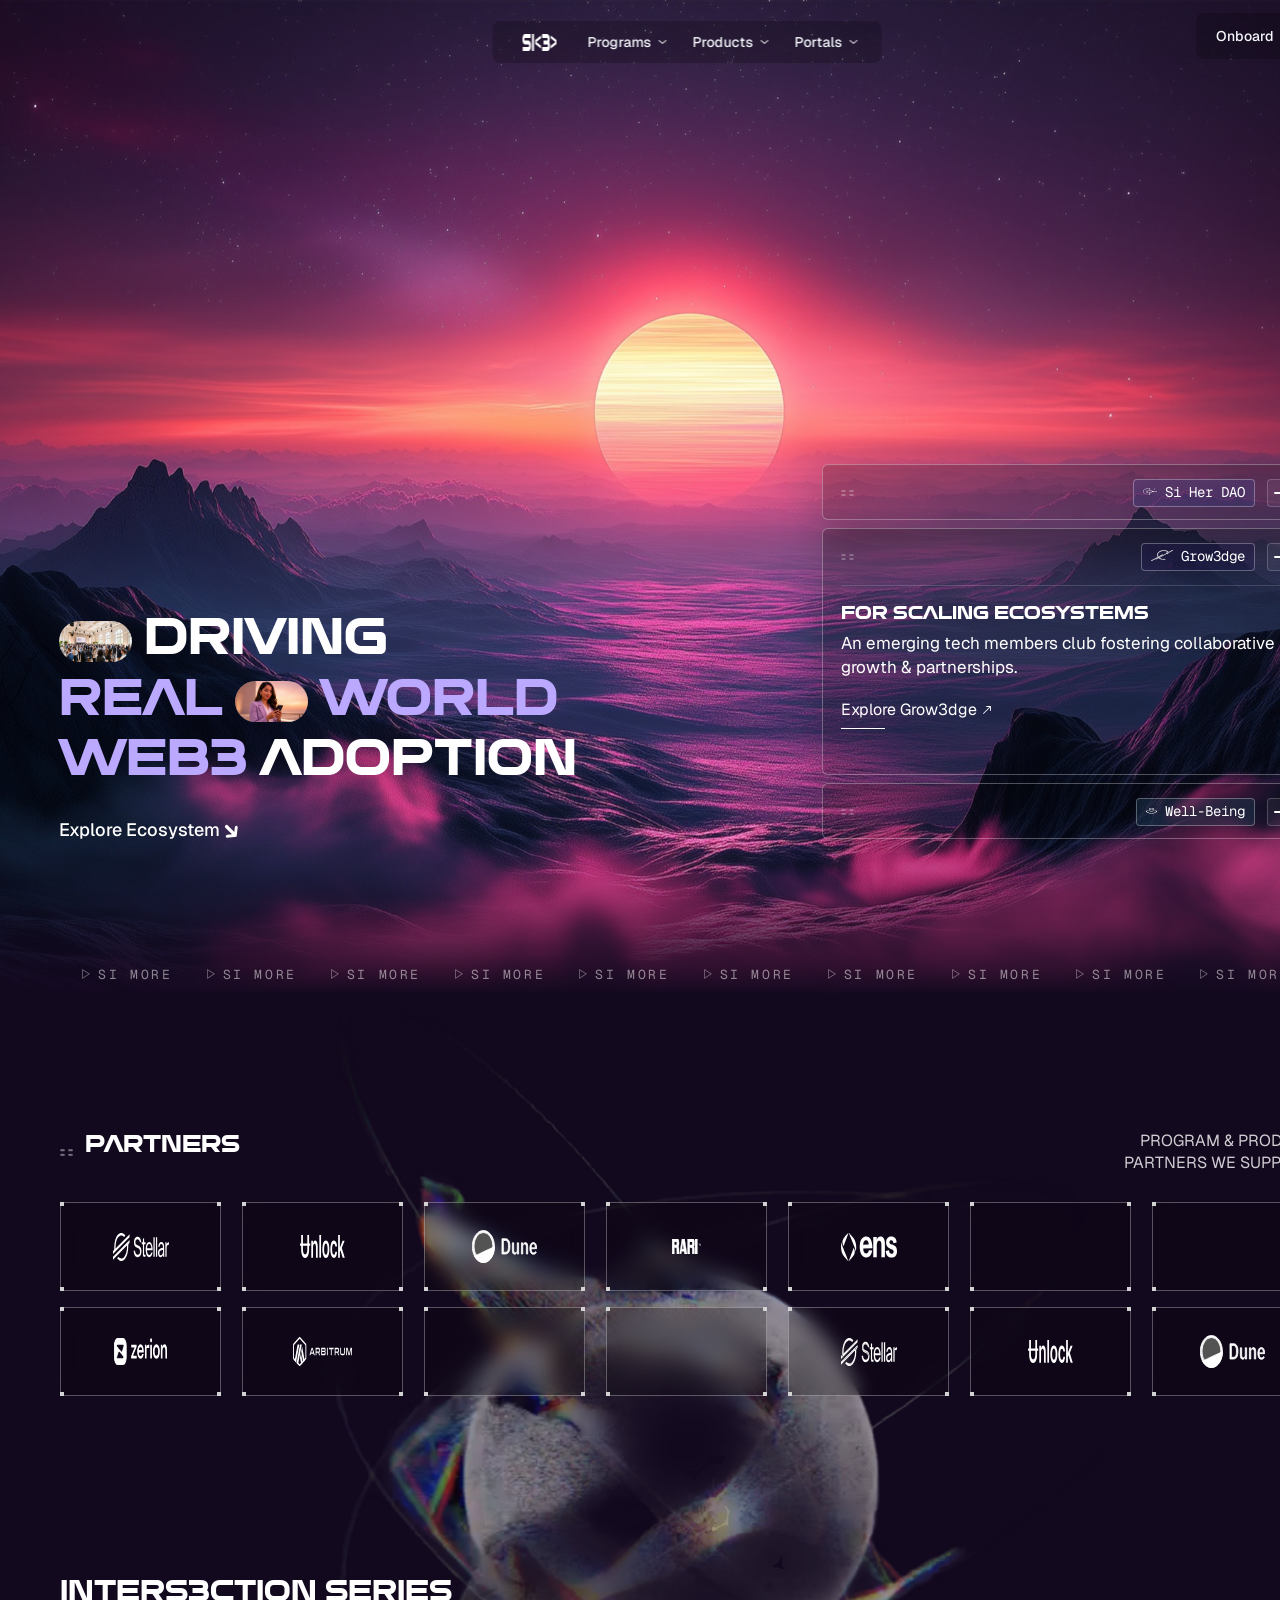
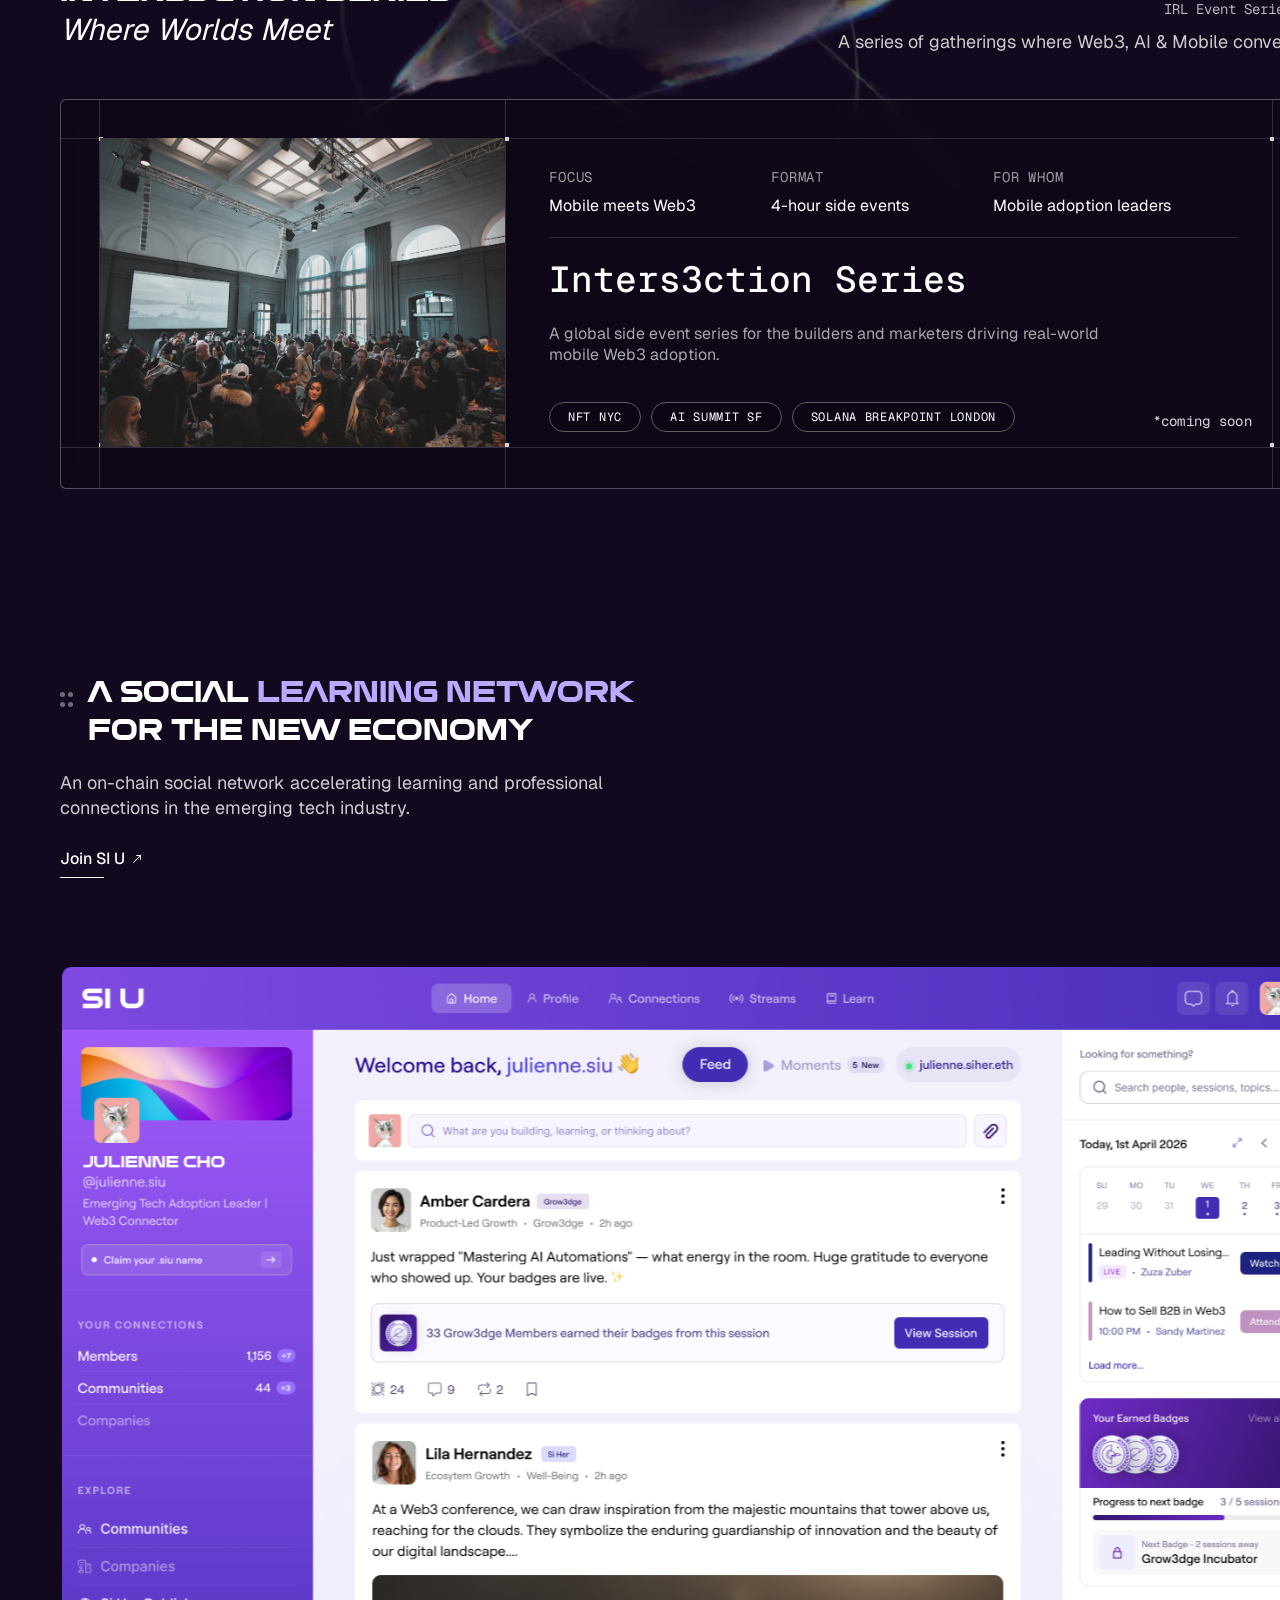
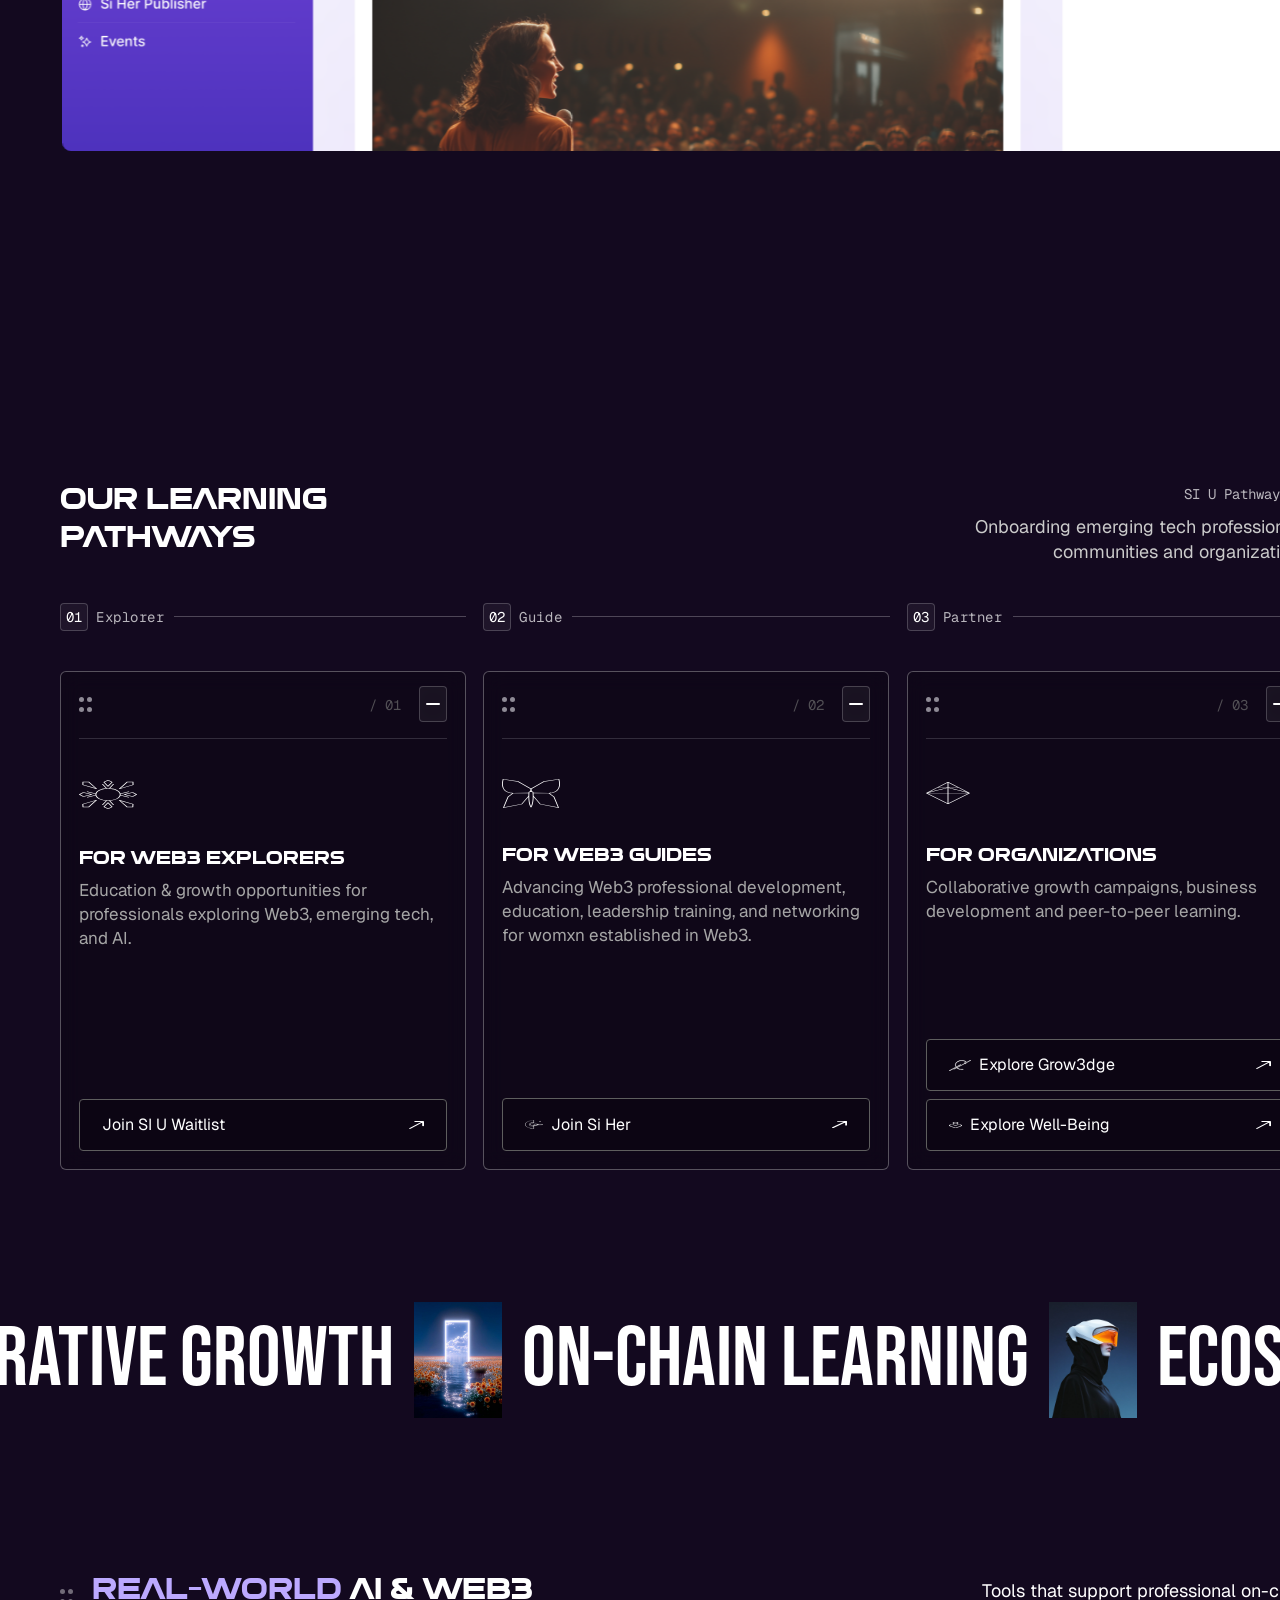
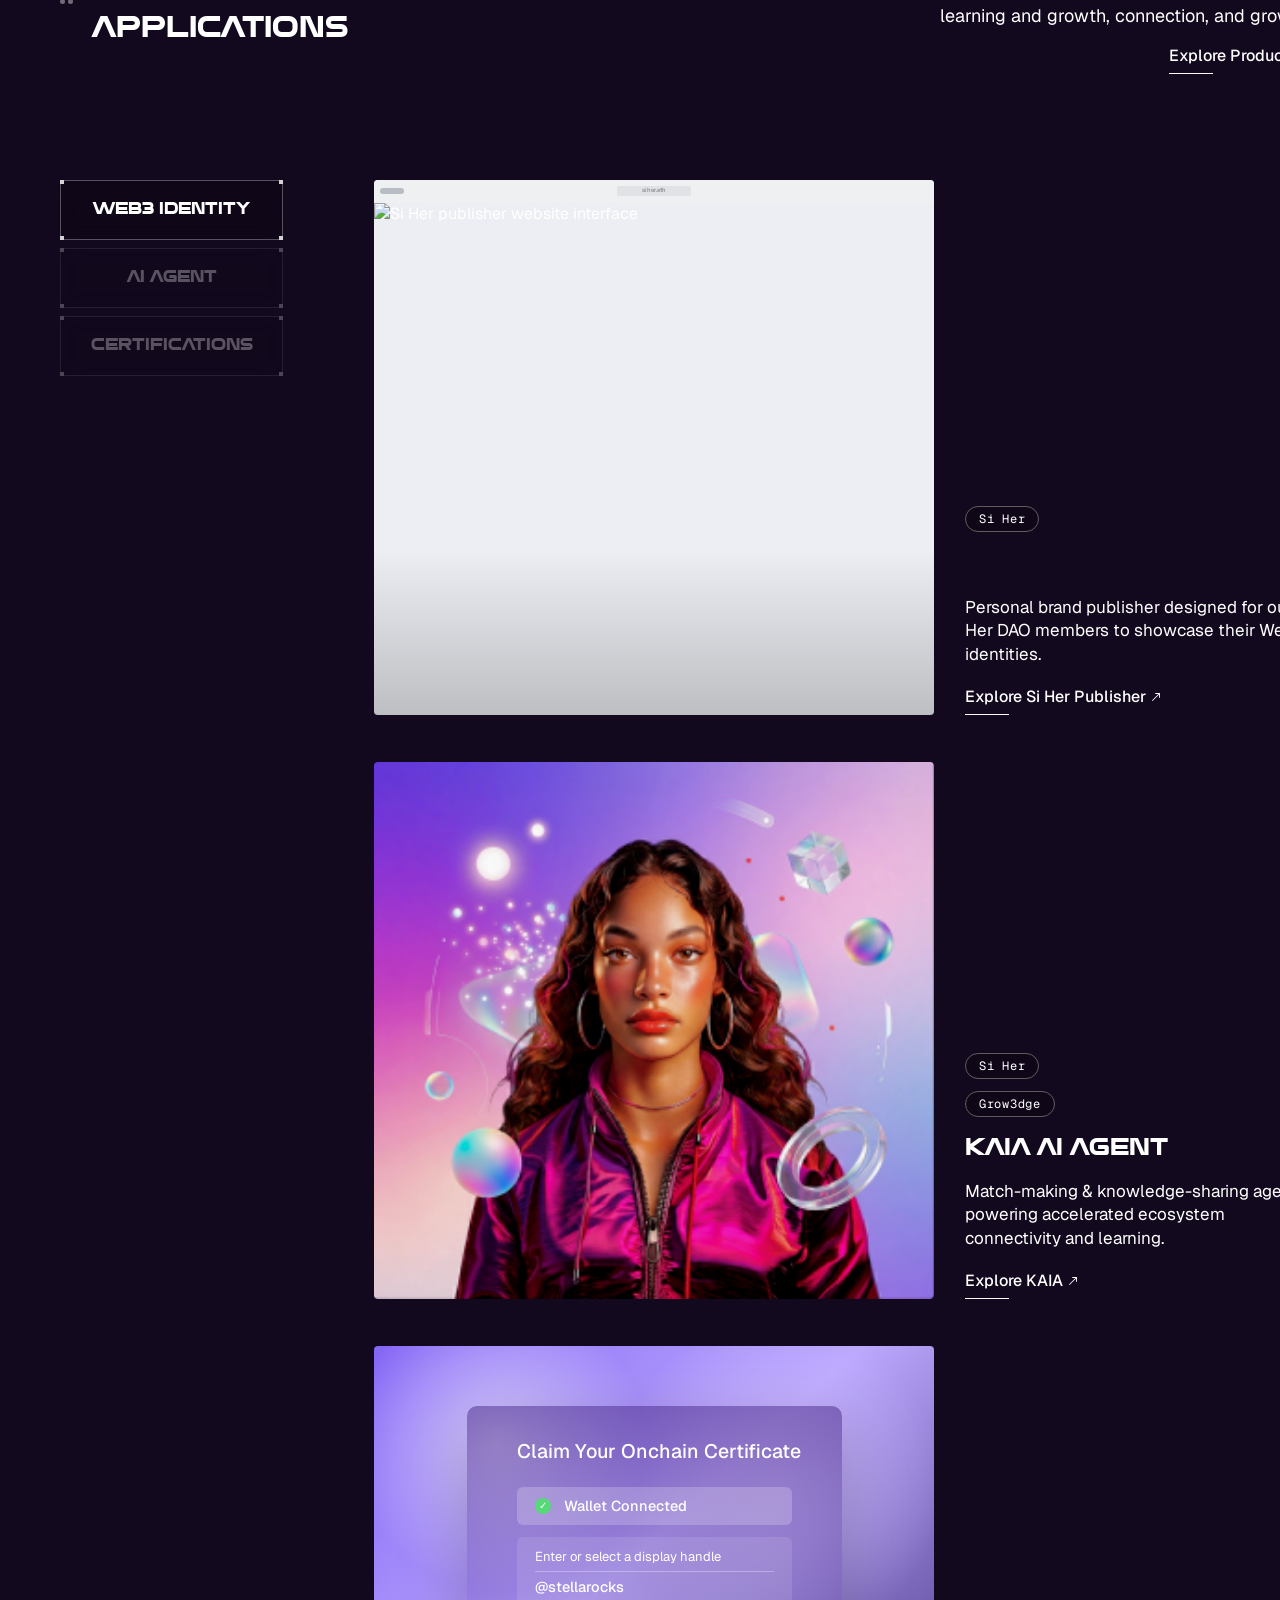
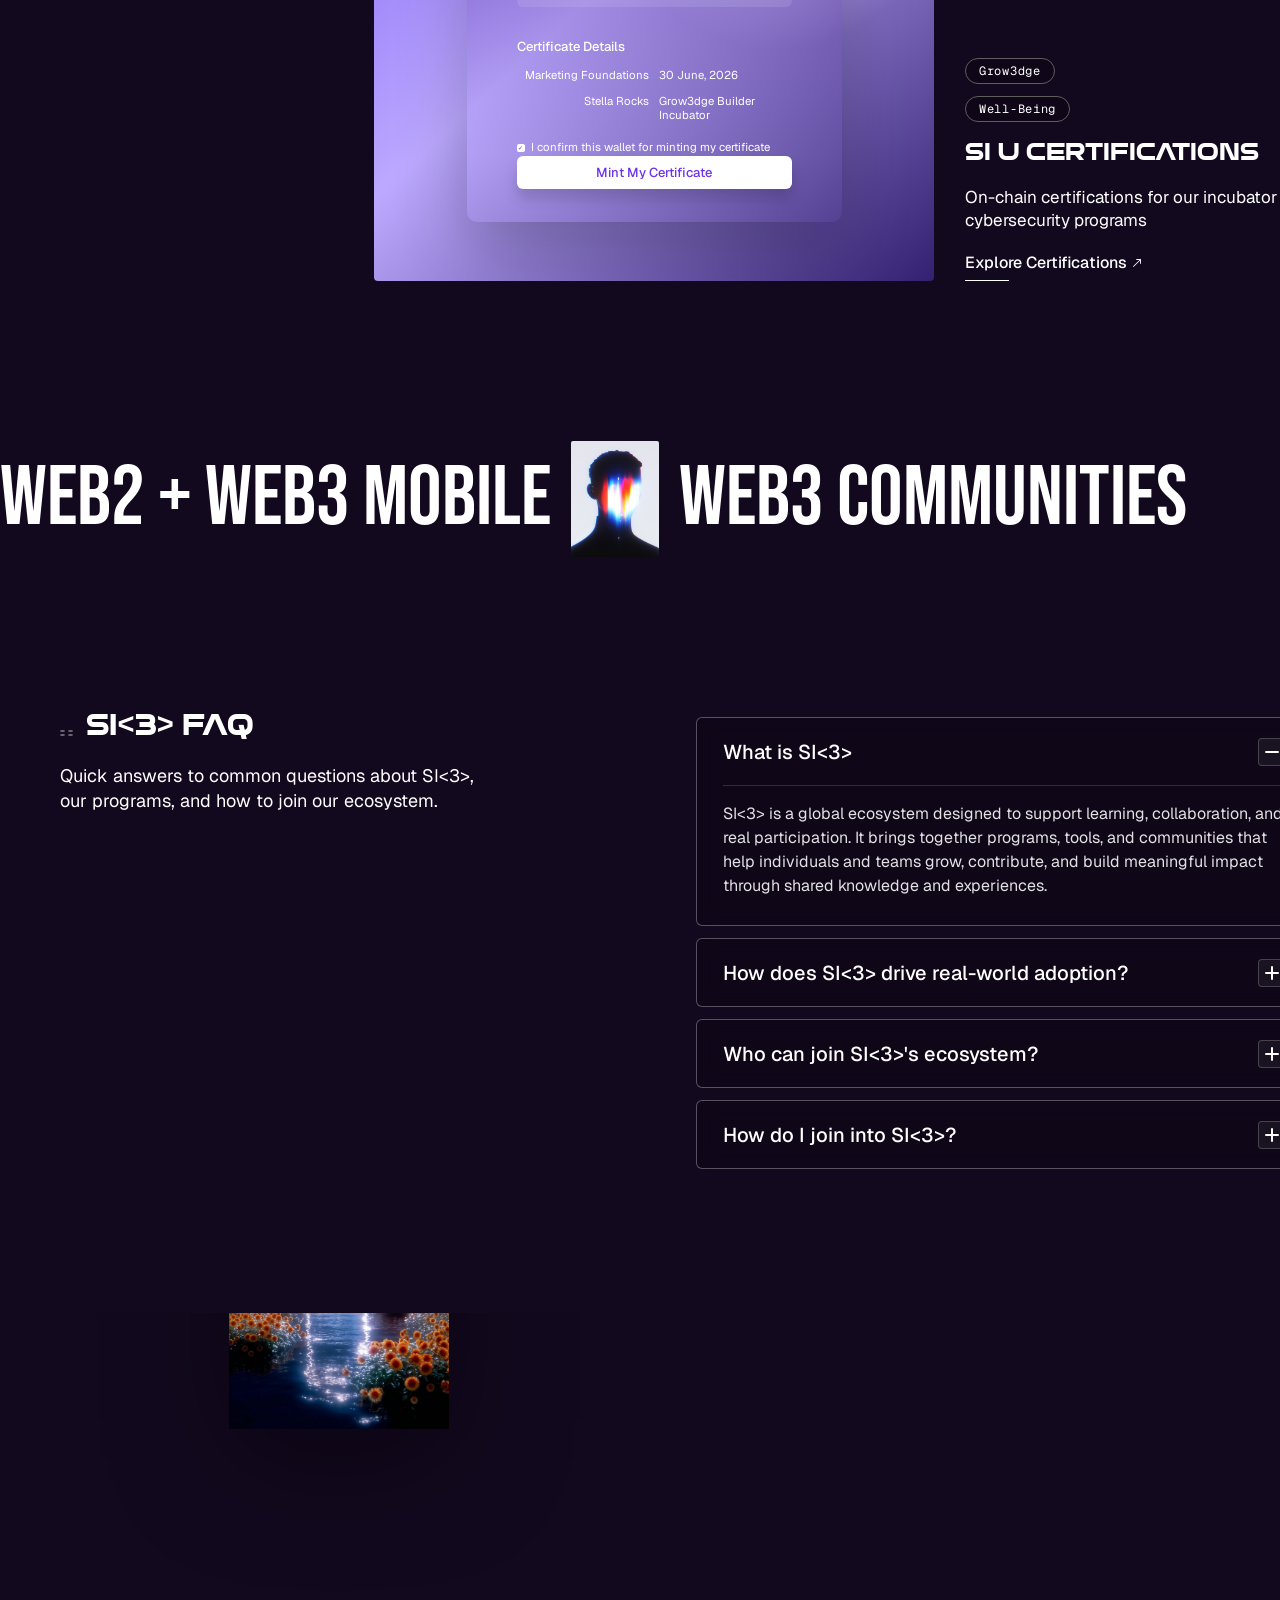
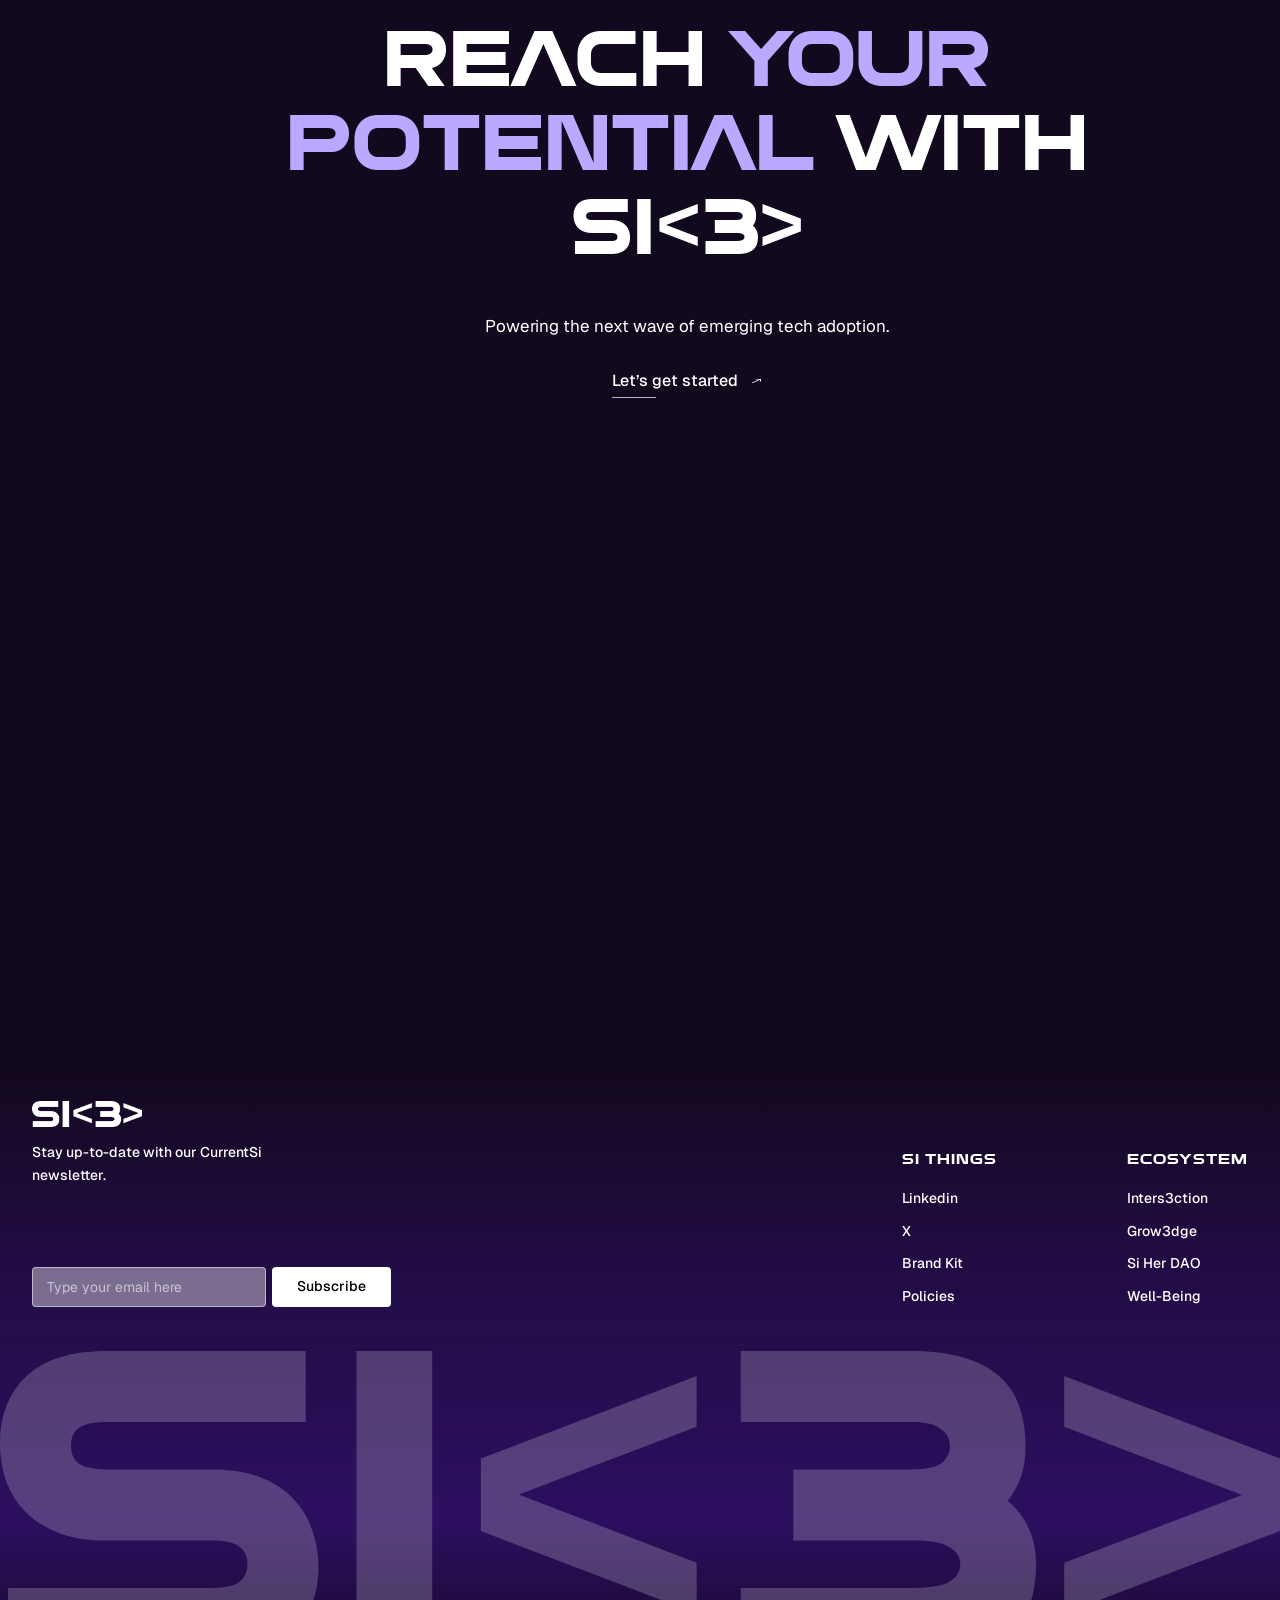
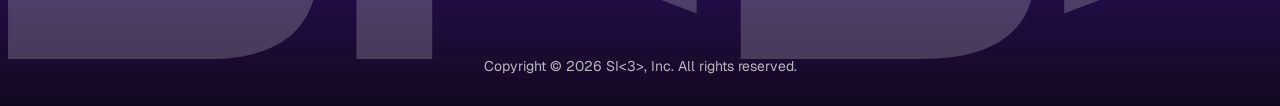
==== index.html @ c91e66c2 "feat: scramble-in the nav dropdown row titles as each panel opens Wires the existing scramble engine" ====
<!doctype html>
<html lang="en">
  <head>
    <meta charset="utf-8" />
    <meta name="viewport" content="width=device-width, initial-scale=1" />
    <title>SI Website Sections Preview</title>
    <link rel="stylesheet" href="./components/SiAudienceCards.module.css" />
    <link rel="stylesheet" href="./components/PartnerSection.module.css" />
    <link rel="stylesheet" href="./components/LoadingScreen.css" />
    <style>
      @import url("https://fonts.googleapis.com/css2?family=Bebas+Neue&family=Geist:wght@100..900&family=Geist+Mono:wght@100..900&display=swap");

      /* Local display font for headings — Clesmont Demo. The file ships
         a single regular cut; we accept any requested weight so font-weight
         declarations on .hero-title etc. don't trigger fake-bold synthesis. */
      @font-face {
        font-family: "Clesmont";
        src: url("./si-assets/clesmont.ttf") format("truetype");
        font-weight: 100 900;
        font-style: normal;
        font-display: swap;
      }

      :root {
        --font-geist: "Geist";
        --font-geist-mono: "Geist Mono";

        /* Page background — single source of truth for the dark surface. */
        --page-bg: #13091F;
        --page-bg-rgb: 19, 9, 31;

        /* Motion tokens — keep all animation timing/easing references here so
           variants can be A/B-tested by overriding under body.variant-X. */
        --ease-out-cubic: cubic-bezier(0.215, 0.61, 0.355, 1);
        --ease-out-quart: cubic-bezier(0.165, 0.84, 0.44, 1);
        --ease-in-out-cubic: cubic-bezier(0.645, 0.045, 0.355, 1);
        --ease-out-expo: cubic-bezier(0.19, 1, 0.22, 1);

        --motion-fast: 220ms;
        --motion-md: 600ms;
        --motion-slow: 720ms;

        --motion-rise-sm: 12px;
        --motion-rise-md: 24px;
        --motion-rise-lg: 48px;

        --reveal-stagger: 80ms;
      }

      /* Variant overrides land here, e.g.:
         body.variant-b { --motion-md: 600ms; --motion-rise-md: 32px; } */

      * {
        box-sizing: border-box;
      }

      /* ---------- Reveal-on-scroll primitives ----------
         Tag any element with data-anim="fade-up" (or "fade-in", "rise",
         "scale-in") to opt into a reveal animation. JS adds .is-revealed
         when the element enters the viewport. Variants can override timing
         via the tokens above without touching markup. */
      [data-anim] {
        opacity: 0;
        filter: blur(var(--anim-blur, 6px));
        transition:
          opacity var(--anim-duration, var(--motion-md)) var(--ease-out-cubic),
          transform var(--anim-duration, var(--motion-md)) var(--ease-out-cubic),
          filter var(--anim-duration, var(--motion-md)) var(--ease-out-cubic);
        transition-delay: var(--anim-delay, 0ms);
        will-change: opacity, transform, filter;
      }
      [data-anim="fade-up"] { transform: translate3d(0, var(--motion-rise-md), 0); }
      [data-anim="fade-in"] { transform: none; }
      [data-anim="rise"] { transform: translate3d(0, var(--motion-rise-lg), 0); }
      [data-anim="scale-in"] { transform: scale(0.94); transform-origin: center; }
      [data-anim].is-revealed {
        opacity: 1;
        transform: none;
        filter: blur(0px);
      }

      /* Headings — ported from the BlurFade component (magicui/21st.dev):
         6px blur, 6px rise, 400ms ease-out, settling 6px ABOVE rest
         (hidden at +6px, visible at -6px) rather than at 0 — that's a
         quirk of the source component, kept intentionally since it's
         the reference being matched. Same specificity as the generic
         .is-revealed rule above, so source order (this comes after) is
         what makes the override win. */
      [data-anim="blur-fade"] {
        --anim-duration: 600ms;
        --anim-delay: 40ms;
        transform: translate3d(0, 6px, 0);
      }
      [data-anim="blur-fade"].is-revealed {
        transform: translate3d(0, -6px, 0);
      }

      @media (prefers-reduced-motion: reduce) {
        [data-anim] {
          opacity: 1;
          transform: none;
          filter: none;
          transition: none;
        }
      }
      /* ?motion=off URL override is applied via body.motion-off (see JS). */
      body.motion-off [data-anim] {
        opacity: 1;
        transform: none;
        filter: none;
        transition: none;
      }

      html,
      body {
        min-height: 100%;
        margin: 0;
        background: var(--page-bg);
        font-family: "Geist", system-ui, -apple-system, "Helvetica Neue", Arial, sans-serif;
        color: #fff;
      }

      body {
        display: block;
      }

      .preview-stack {
        display: grid;
        gap: 96px;
        width: 100%;
        padding-bottom: 96px;
      }

      .root {
        order: 4;
      }

      .hero-preview-band {
        position: relative;
        order: 1;
        min-height: 760px;
        overflow: hidden;
        background: var(--page-bg);
        color: #fff;
      }

      .hero-sticky-frame {
        position: relative;
        top: 0;
        min-height: 760px;
        height: 100vh;
        overflow: hidden;
      }

      .hero-preview-bg {
        position: absolute;
        inset: 0;
        width: 100%;
        height: 100%;
        object-fit: cover;
      }

      .hero-sticky-frame::before {
        content: "";
        position: absolute;
        inset: 0;
        background: rgba(0, 0, 0, 0.1);
      }

      .hero-sticky-frame::after {
        content: "";
        position: absolute;
        right: 0;
        bottom: 0;
        left: 0;
        height: 154px;
        background: linear-gradient(180deg, rgba(var(--page-bg-rgb), 0) 0%, var(--page-bg) 100%);
      }

      .hero-nav {
        position: relative;
        z-index: 3;
        display: flex;
        align-items: center;
        justify-content: flex-end;
        width: min(1255px, calc(100% - 32px));
        height: 65px;
        margin: 0 auto;
        padding-top: 6px;
      }

      /* Floating glass pills — brand+links pill is centered independently
         of the onboard pill, matching the Figma navbar (two separate
         capsules rather than one full-width bar). */
      .hero-nav-pill {
        display: flex;
        align-items: center;
        border-radius: 8px;
        background: rgba(0, 0, 0, 0.2);
        backdrop-filter: blur(10px);
        -webkit-backdrop-filter: blur(10px);
      }

      .hero-nav-pill-brand {
        position: absolute;
        left: 50%;
        top: 21px;
        transform: translateX(-50%);
        padding: 6px 12px;
      }

      .hero-logo {
        display: inline-flex;
        align-items: center;
        width: 71px;
        height: 17px;
        padding: 0 10px;
      }

      .hero-logo img {
        display: block;
        width: 100%;
        height: 100%;
        object-fit: contain;
      }

      .hero-nav-items {
        display: flex;
        align-items: center;
        gap: 2px;
      }

      .hero-nav-item {
        display: inline-flex;
        align-items: center;
        gap: 7px;
        padding: 8px 12px;
        border: 0;
        border-radius: 11px;
        background: transparent;
        font-family: Geist, Arial, sans-serif;
        font-size: 14px;
        font-weight: 500;
        line-height: 1;
        color: #f4f7fb;
        cursor: pointer;
        transition: background var(--motion-fast) var(--ease-out-cubic);
      }

      .hero-nav-item:hover,
      .hero-nav-item:focus-visible,
      .hero-nav-item[aria-expanded="true"] {
        background: rgba(255, 255, 255, 0.08);
      }

      .hero-nav-chev {
        width: 8px;
        height: 4px;
        transition: transform var(--motion-fast) var(--ease-out-cubic);
      }

      .hero-nav-item[aria-expanded="true"] .hero-nav-chev {
        transform: rotate(180deg);
      }

      .hero-nav-pill-onboard,
      .hero-ecosystem-cta,
      .hero-card-cta {
        color: inherit;
        text-decoration: none;
      }

      .hero-nav-pill-onboard {
        gap: 2px;
        padding: 14px 20px;
        font-family: Geist, Arial, sans-serif;
        font-size: 14px;
        font-weight: 500;
        line-height: 1;
        color: #f4f7fb;
      }

      /* Fixed "stage" the arrow flies within — sized and clipped to match
         Figma (18px box around a ~6.5px glyph) so the hover swoosh below
         has the same runway and the same clip-at-the-edge look. */
      .hero-nav-onboard-icon {
        display: flex;
        flex: 0 0 auto;
        align-items: center;
        justify-content: center;
        width: 18px;
        height: 18px;
        overflow: hidden;
      }

      .hero-nav-onboard-arrow {
        width: 6.5px;
        height: 6.5px;
      }

      /* ---------- Nav dropdown panel ----------
         Hover/focus is driven by JS (see "Section: hero nav dropdown"),
         which toggles .is-open and aria-expanded — no gap-flicker between
         the trigger and panel since JS uses a grace-period timer rather
         than relying on continuous CSS :hover coverage.

         Motion tracks Figma node 76:3 exactly: the panel is a pure
         translateY slide (-100% -> 0, 400ms expo-out) clipped by an
         overflow:hidden wrapper — not a fade — so it reads as unrolling
         from behind the navbar. Rows + the preview pane cascade in on
         top of that with their own staggered fade/rise (120/180/240ms
         delays), so content is still settling in after the panel itself
         has finished sliding. Closing isn't in the Figma export — it
         reverses the slide but skips the stagger for a clean, quick
         close instead of replaying it backwards. */
      .hero-nav-panel-clip {
        position: absolute;
        z-index: 5;
        top: calc(100% + 8px);
        left: 50%;
        transform: translateX(-50%);
        width: 746px;
        max-width: calc(100vw - 32px);
        height: 300px;
        overflow: hidden;
        border-radius: 8px;
        pointer-events: none;
      }

      .hero-nav-panel {
        display: flex;
        align-items: stretch;
        width: 100%;
        height: 100%;
        border: 1px solid rgba(255, 255, 255, 0.3);
        border-radius: 8px;
        background: rgba(0, 0, 0, 0.4);
        backdrop-filter: blur(10px);
        -webkit-backdrop-filter: blur(10px);
        overflow: hidden;
        visibility: hidden;
        pointer-events: none;
        transform: translateY(-100%);
        transition: transform 0.12s var(--ease-out-cubic), visibility 0s linear 0.12s;
      }

      .hero-nav-panel.is-open {
        visibility: visible;
        pointer-events: auto;
        transform: translateY(0);
        transition: transform 0.4s cubic-bezier(0.16, 1, 0.3, 1), visibility 0s;
      }

      .hero-nav-panel-list {
        display: flex;
        flex: 0 0 auto;
        flex-direction: column;
        gap: 2px;
        width: 446px;
        padding: 22px 14px 22px 22px;
      }

      .hero-nav-row {
        display: flex;
        align-items: center;
        gap: 14px;
        padding: 13px 14px;
        border-radius: 6px;
        color: inherit;
        text-decoration: none;
        opacity: 0;
        transform: translateY(12px);
        transition: opacity 0.1s ease, transform 0.1s ease, background 0.18s ease;
      }

      .hero-nav-panel.is-open .hero-nav-row {
        opacity: 1;
        transform: translateY(0);
        transition: opacity 0.3s linear, transform 0.32s cubic-bezier(0.16, 1, 0.3, 1), background 0.18s ease;
      }

      .hero-nav-panel.is-open .hero-nav-row:nth-child(1) { transition-delay: 0.12s, 0.12s, 0s; }
      .hero-nav-panel.is-open .hero-nav-row:nth-child(2) { transition-delay: 0.18s, 0.18s, 0s; }
      .hero-nav-panel.is-open .hero-nav-row:nth-child(3) { transition-delay: 0.24s, 0.24s, 0s; }

      /* Default: every row's title is pure white. Hovering the list dims
         every row except the one under the pointer. */
      .hero-nav-panel-list:hover .hero-nav-row:not(:hover) {
        opacity: 0.6;
      }

      .hero-nav-row:hover {
        background: rgba(255, 255, 255, 0.07);
      }

      .hero-nav-row-text {
        display: flex;
        flex-direction: column;
        gap: 2px;
        white-space: nowrap;
      }

      .hero-nav-row-title {
        font-family: Geist, Arial, sans-serif;
        font-size: 15px;
        font-weight: 600;
        letter-spacing: 0.1px;
        color: #f4f7fb;
      }

      .hero-nav-row-desc {
        font-family: Geist, Arial, sans-serif;
        font-size: 12px;
        line-height: 18px;
        color: rgba(244, 247, 251, 0.62);
      }

      .hero-nav-row-rule {
        flex: 1 0 0;
        min-width: 12px;
        height: 1px;
        background: rgba(255, 255, 255, 0.12);
      }

      .hero-nav-row-arrow {
        flex: 0 0 auto;
        width: 14px;
        height: 14px;
        opacity: 0;
        transform: rotate(45deg) translate(-2px, 2px);
        transition: opacity 0.18s ease, transform 0.18s ease;
      }

      .hero-nav-row:hover .hero-nav-row-arrow {
        opacity: 1;
        transform: rotate(45deg) translate(0, 0);
      }

      .hero-nav-panel-preview {
        display: flex;
        flex: 1;
        flex-direction: column;
        gap: 14px;
        padding: 18px;
        border-left: 1px solid rgba(255, 255, 255, 0.08);
        opacity: 0;
        transform: translateY(15px);
        transition: opacity 0.1s ease, transform 0.1s ease;
      }

      .hero-nav-panel.is-open .hero-nav-panel-preview {
        opacity: 1;
        transform: translateY(0);
        transition: opacity 0.28s linear 0.18s, transform 0.3s cubic-bezier(0.16, 1, 0.3, 1) 0.18s;
      }

      .hero-nav-preview-stage {
        position: relative;
        height: 200px;
        border: 1px solid rgba(255, 255, 255, 0.08);
        border-radius: 6px;
        overflow: hidden;
        background: linear-gradient(180deg, #1a1030 0%, #0c0720 100%);
      }

      .hero-nav-preview-img {
        position: absolute;
        inset: 0;
        width: 100%;
        height: 100%;
        object-fit: cover;
      }

      .hero-nav-preview-tag {
        position: absolute;
        left: 13px;
        bottom: 13px;
        padding: 4px 9px;
        border-radius: 6px;
        background: rgba(0, 0, 0, 0.35);
        font-family: Clesmont, "Clesmont Demo", Geist, Arial, sans-serif;
        font-size: 20px;
        color: rgba(255, 255, 255, 0.9);
      }

      .hero-nav-preview-copy {
        width: 264px;
        max-width: 100%;
        margin: 0;
        font-family: Geist, Arial, sans-serif;
        font-size: 12.5px;
        line-height: 19px;
        color: rgba(255, 255, 255, 0.8);
      }

      @media (max-width: 900px) {
        .hero-nav-panel-preview {
          display: none;
        }
        .hero-nav-panel-clip {
          width: 380px;
          height: auto;
        }
        .hero-nav-panel {
          height: auto;
        }
        .hero-nav-panel-list {
          width: 100%;
        }
      }

      .hero-content {
        position: relative;
        z-index: 2;
        display: flex;
        align-items: flex-end;
        gap: 155px;
        width: min(1255px, calc(100% - 32px));
        margin: 0 auto;
        padding-top: 399px;
        padding-bottom: 88px;
      }

      .hero-copy {
        display: flex;
        flex-direction: column;
        gap: 28px;
        width: 608px;
        max-width: 100%;
      }

      .hero-title {
        margin: 0;
        font-family: Clesmont, "Clesmont Demo", Geist, Arial, sans-serif;
        font-size: clamp(42px, 4.3vw, 62px);
        font-weight: 700;
        line-height: 1.1;
        text-transform: uppercase;
      }

      .hero-title-line {
        display: flex;
        align-items: center;
        gap: 12px;
      }

      .hero-purple {
        color: #bba9ff;
      }

      .hero-title-image {
        display: inline-flex;
        flex: 0 0 auto;
        width: 73px;
        height: 41px;
        overflow: hidden;
        border-radius: 999px;
        vertical-align: middle;
        box-shadow: inset 0 0 0 1px rgba(255, 255, 255, 0.2);
      }

      .hero-title-image img {
        display: block;
        width: 100%;
        height: 100%;
        object-fit: cover;
      }

      .hero-ecosystem-cta {
        display: inline-flex;
        align-items: flex-end;
        gap: 3px;
        width: max-content;
        font-family: Geist, Arial, sans-serif;
        font-size: 18px;
        font-weight: 500;
        line-height: 1;
        color: #fff;
      }

      .hero-ecosystem-cta img {
        /* Figma asset is a solid up-arrow; rotated 135° clockwise so it
           points down-right (↘) — doubles as a "scroll to next section"
           hint without needing motion. */
        width: 16px;
        height: 16px;
        transform: rotate(135deg);
      }

      .hero-accordion {
        display: flex;
        flex-direction: column;
        gap: 8px;
        width: 492px;
        max-width: 100%;
      }

      .hero-card {
        height: 56px;
        overflow: hidden;
        border: 1px solid rgba(255, 255, 255, 0.3);
        border-radius: 6px;
        background: rgba(0, 0, 0, 0.2);
        color: #fff;
        box-shadow: 0 18px 44px rgba(0, 0, 0, 0.22);
        backdrop-filter: blur(10px);
        transition: height 300ms ease;
      }

      .hero-card.is-open {
        height: 247px;
      }

      .hero-card-trigger {
        display: flex;
        align-items: center;
        justify-content: space-between;
        width: 100%;
        height: 56px;
        padding: 14px 18px;
        border: 0;
        background: transparent;
        color: inherit;
        cursor: pointer;
      }

      .hero-card-mark {
        width: 13px;
        height: 15px;
        object-fit: contain;
        opacity: 0.7;
      }

      .hero-card-actions {
        display: inline-flex;
        align-items: center;
        gap: 12px;
        margin-left: auto;
      }

      .hero-card-pill {
        display: inline-flex;
        align-items: flex-end;
        gap: 8px;
        height: 28px;
        padding: 6px 9px 7px;
        border: 1px solid rgba(255, 255, 255, 0.3);
        border-radius: 4px;
        font-family: "Geist Mono", monospace;
        font-size: 14px;
        line-height: 1;
        color: #fff;
        backdrop-filter: blur(10px);
      }

      .hero-card-pill.si-her {
        background: rgba(77, 90, 197, 0.2);
      }

      .hero-card-pill.grow3dge {
        background: rgba(46, 25, 109, 0.2);
      }

      .hero-card-pill.well-being {
        background: rgba(42, 104, 134, 0.2);
      }

      .hero-card-pill img {
        flex: 0 0 auto;
        object-fit: contain;
      }

      .hero-card-icon-si-her {
        width: 14px;
        height: 15px;
      }

      .hero-card-icon-grow3dge {
        width: 22px;
        height: 15px;
      }

      .hero-card-icon-well-being {
        width: 11px;
        height: 14px;
      }

      .hero-card-toggle {
        position: relative;
        display: grid;
        width: 28px;
        height: 28px;
        place-items: center;
        border: 1px solid rgba(255, 255, 255, 0.2);
        border-radius: 4px;
        background: rgba(255, 255, 255, 0.05);
      }

      .hero-card-toggle::before,
      .hero-card-toggle::after {
        content: "";
        position: absolute;
        border-radius: 10px;
        background: #fff;
      }

      .hero-card-toggle::before {
        width: 14px;
        height: 2px;
      }

      .hero-card-toggle::after {
        width: 2px;
        height: 14px;
      }

      .hero-card.is-open .hero-card-toggle::after {
        display: none;
      }

      .hero-card-body {
        padding: 0 18px 20px;
      }

      .hero-card-divider {
        height: 1px;
        background: rgba(255, 255, 255, 0.15);
      }

      .hero-card-copy {
        padding-top: 16px;
      }

      .hero-card-copy h2 {
        margin: 0;
        font-family: Clesmont, "Clesmont Demo", Geist, Arial, sans-serif;
        font-size: 20px;
        font-weight: 700;
        line-height: 1.2;
        text-transform: uppercase;
      }

      .hero-card-copy p {
        margin: 6px 0 0;
        font-family: Geist, Arial, sans-serif;
        font-size: 17px;
        line-height: 1.4;
      }

      .hero-card-cta {
        display: inline-flex;
        flex-direction: column;
        align-items: flex-start;
        gap: 10px;
        margin-top: 22px;
        font-family: Geist, Arial, sans-serif;
        font-size: 16px;
        line-height: 1;
        color: #fff;
      }

      .hero-card-cta span:first-child {
        display: inline-flex;
        align-items: center;
        gap: 6px;
      }

      .hero-card-cta img {
        width: 8px;
        height: 8px;
      }

      .hero-card-cta-line {
        width: 44px;
        height: 1px;
        background: #fff;
      }

      .hero-ticker {
        position: absolute;
        right: 0;
        bottom: 12px;
        left: 0;
        z-index: 2;
        display: flex;
        align-items: center;
        justify-content: center;
        gap: 34px;
        height: 16px;
        overflow: hidden;
        opacity: 0.5;
        white-space: nowrap;
      }

      .hero-ticker span {
        display: inline-flex;
        align-items: center;
        gap: 8px;
        font-family: "Geist Mono", monospace;
        font-size: 13px;
        line-height: 1;
        letter-spacing: 2.6px;
        color: #fff;
      }

      .hero-ticker img {
        width: 8px;
        height: 10px;
      }

      .crystal-content-stage {
        position: relative;
        order: 2;
        margin-top: -96px;
        isolation: isolate;
        display: grid;
        gap: 96px;
        background: var(--page-bg);
        padding-bottom: 96px;
      }

      .crystal-backdrop-frame {
        position: sticky;
        top: 0;
        z-index: 0;
        order: 0;
        display: grid;
        height: 100vh;
        min-height: 760px;
        margin-bottom: calc(-100vh - 96px);
        place-items: center;
        overflow: hidden;
        pointer-events: none;
      }

      .crystal-sticky-asset {
        width: min(82vw, 860px);
        height: min(82vw, 860px);
        opacity: var(--sticky-crystal-opacity, 0.18);
        transform: translateY(var(--sticky-crystal-y, 190px)) scale(var(--sticky-crystal-scale, 0.42));
        transition: transform 200ms ease-out, opacity 200ms ease-out;
        will-change: transform, opacity;
      }

      .crystal-sticky-asset img {
        display: block;
        width: 100%;
        height: 100%;
        object-fit: contain;
      }

      .crystal-content-stage > :not(.crystal-backdrop-frame) {
        position: relative;
        z-index: 1;
      }

      .crystal-content-stage .partner-preview-band,
      .crystal-content-stage .inters3ction-preview-band,
      .crystal-content-stage .si-u-preview-band,
      .crystal-content-stage .growth-ticker-preview-band,
      .crystal-content-stage .products-preview-band,
      .crystal-content-stage .applications-ticker-band,
      .crystal-content-stage .faq-preview-band,
      .crystal-content-stage .cta-preview-band,
      .crystal-content-stage .root,
      .crystal-content-stage .partnerSection {
        background: transparent;
      }

      @media (min-width: 1101px) {
        .hero-sticky-frame {
          min-height: 994px;
        }
      }

      .partner-preview-band {
        order: 1;
        width: 100%;
        padding: 40px 60px;
      }

      .inters3ction-preview-band {
        order: 2;
        width: 100%;
        padding: 48px 60px;
      }

      .inters3ction-preview {
        display: flex;
        flex-direction: column;
        gap: 45px;
        max-width: 1254px;
        margin: 0 auto;
        color: #fff;
      }

      .inters3ction-header {
        display: flex;
        align-items: flex-end;
        justify-content: space-between;
        gap: 48px;
      }

      .inters3ction-title {
        margin: 0;
        font-family: Clesmont, "Clesmont Demo", Geist, Arial, sans-serif;
        font-weight: 700;
        line-height: 1.2;
        text-transform: uppercase;
        white-space: nowrap;
      }

      .inters3ction-title span:first-child {
        display: block;
        font-size: 32px;
      }

      .inters3ction-title span:last-child {
        display: block;
        font-family: Geist, Arial, sans-serif;
        font-size: 30px;
        font-style: italic;
        font-weight: 400;
        text-transform: none;
      }

      .inters3ction-copy {
        display: flex;
        flex-direction: column;
        align-items: flex-end;
        gap: 12px;
        width: 493px;
        max-width: 100%;
      }

      .inters3ction-eyebrow {
        display: inline-flex;
        align-items: center;
        gap: 8px;
        font-family: "Geist Mono", monospace;
        font-size: 14px;
        line-height: 1;
        color: rgba(255, 255, 255, 0.7);
        white-space: nowrap;
      }

      .inters3ction-eyebrow img {
        width: 13px;
        height: 15px;
      }

      .inters3ction-copy p {
        margin: 0;
        font-family: Geist, Arial, sans-serif;
        font-size: 18px;
        line-height: 1.4;
        color: #cbcbcb;
        text-align: right;
      }

      .inters3ction-card {
        position: relative;
        display: grid;
        grid-template-columns: 405px minmax(0, 1fr);
        gap: 44px;
        height: 390px;
        overflow: hidden;
        padding: 38px 39px 40px;
        border: 1px solid rgba(255, 255, 255, 0.3);
        border-radius: 6px;
        background: rgba(0, 0, 0, 0.2);
        backdrop-filter: blur(10px);
      }

      .inters3ction-card::before,
      .inters3ction-card::after {
        content: "";
        position: absolute;
        right: 0;
        left: 0;
        height: 1px;
        background: rgba(255, 255, 255, 0.15);
      }

      .inters3ction-card::before {
        top: 38px;
      }

      .inters3ction-card::after {
        bottom: 40px;
      }

      .inters3ction-vline {
        position: absolute;
        top: 0;
        bottom: 0;
        width: 1px;
        background: rgba(255, 255, 255, 0.15);
      }

      .inters3ction-vline.left {
        left: 38px;
      }

      .inters3ction-vline.middle {
        left: 444px;
      }

      .inters3ction-vline.right {
        right: 39px;
      }

      .inters3ction-corner {
        position: absolute;
        width: 4px;
        height: 4px;
        background: #d3d3d3;
      }

      .inters3ction-corner.one {
        top: 37px;
        left: 38px;
      }

      .inters3ction-corner.two {
        bottom: 41px;
        left: 38px;
      }

      .inters3ction-corner.three {
        top: 37px;
        left: 444px;
      }

      .inters3ction-corner.four {
        bottom: 41px;
        left: 444px;
      }

      .inters3ction-corner.five {
        top: 37px;
        right: 38px;
      }

      .inters3ction-corner.six {
        bottom: 41px;
        right: 38px;
      }

      .inters3ction-image,
      .inters3ction-content {
        position: relative;
        z-index: 1;
      }

      .inters3ction-image img {
        display: block;
        width: 405px;
        height: 309px;
        object-fit: cover;
      }

      .inters3ction-content {
        display: flex;
        flex-direction: column;
        min-width: 0;
        padding-top: 32px;
      }

      .inters3ction-stats {
        display: grid;
        grid-template-columns: repeat(3, minmax(0, 1fr));
        gap: 34px;
        max-width: 632px;
      }

      .inters3ction-stat {
        display: flex;
        flex-direction: column;
        gap: 14px;
      }

      .inters3ction-stat span:first-child {
        font-family: "Geist Mono", monospace;
        font-size: 14px;
        line-height: 1;
        letter-spacing: 0.84px;
        color: #9a9a9b;
      }

      .inters3ction-stat span:last-child {
        font-family: Geist, Arial, sans-serif;
        font-size: 16px;
        line-height: 1;
        color: #fff;
        white-space: nowrap;
      }

      .inters3ction-divider {
        width: 100%;
        max-width: 689px;
        height: 1px;
        margin-top: 23px;
        background: rgba(255, 255, 255, 0.15);
      }

      .inters3ction-content h3 {
        margin: 24px 0 0;
        font-family: "Geist Mono", monospace;
        font-size: 36px;
        font-weight: 500;
        line-height: normal;
      }

      .inters3ction-content p {
        width: 565px;
        max-width: 100%;
        margin: 15px 0 0;
        font-family: Geist, Arial, sans-serif;
        font-size: 16px;
        line-height: 1.3;
        color: #a7a7a7;
      }

      .inters3ction-tags {
        display: flex;
        flex-wrap: wrap;
        gap: 10px;
        margin-top: 36px;
        padding-right: 86px;
      }

      .inters3ction-tags span {
        display: inline-flex;
        align-items: center;
        justify-content: center;
        height: 30px;
        padding: 0 18px;
        border: 1px solid #5e5e5e;
        border-radius: 100px;
        background: rgba(0, 0, 0, 0.2);
        font-family: "Geist Mono", monospace;
        font-size: 12px;
        line-height: 1;
        letter-spacing: 0.72px;
        color: #fff;
        white-space: nowrap;
      }

      .inters3ction-coming-soon {
        position: absolute;
        right: 60px;
        bottom: 60px;
        z-index: 2;
        font-family: "Geist Mono", ui-monospace, SFMono-Regular, Menlo, monospace;
        font-size: 14px;
        font-weight: 400;
        line-height: 1;
        letter-spacing: 0.02em;
        color: rgba(255, 255, 255, 0.85);
        white-space: nowrap;
      }

      .si-u-preview-band {
        order: 3;
        width: 100%;
        min-height: 145vh;
        padding: 48px 60px;
      }

      .si-u-preview {
        display: flex;
        align-items: flex-start;
        gap: 92px;
        max-width: 1254px;
        margin: 0 auto;
        color: #fff;
      }

      @media (min-width: 1101px) {
        .si-u-preview {
          position: sticky;
          top: 12vh;
        }
      }

      .si-u-copy {
        display: flex;
        flex-direction: column;
        gap: 31px;
        width: 582px;
        max-width: 100%;
      }

      .si-u-text {
        display: flex;
        flex-direction: column;
        gap: 12px;
      }

      .si-u-title-wrap {
        position: relative;
      }

      .si-u-title-wrap img {
        position: absolute;
        top: 11px;
        left: 0;
        width: 13px;
        height: 15px;
      }

      .si-u-title {
        margin: 0;
        padding-left: 28px;
        font-family: Clesmont, "Clesmont Demo", Geist, Arial, sans-serif;
        font-size: 32px;
        font-weight: 700;
        line-height: 1.2;
        text-transform: uppercase;
      }

      .si-u-title span {
        color: #bca9ff;
      }

      .si-u-copy p {
        margin: 0;
        font-family: Geist, Arial, sans-serif;
        font-size: 18px;
        line-height: 1.4;
        color: rgba(255, 255, 255, 0.8);
      }

      .si-u-cta {
        display: inline-flex;
        flex-direction: column;
        align-items: flex-start;
        gap: 10px;
        width: max-content;
        color: #fff;
        font-family: Geist, Arial, sans-serif;
        font-size: 16px;
        font-weight: 500;
        line-height: 1;
        text-decoration: none;
      }

      .si-u-cta span:first-child {
        display: inline-flex;
        align-items: center;
        gap: 8px;
      }

      .si-u-cta img {
        width: 8px;
        height: 8px;
      }

      .si-u-cta-line {
        display: block;
        width: 44px;
        height: 1px;
        background: #fff;
      }

      .si-u-feed-shell {
        width: 579px;
        height: 1070px;
        flex: 0 0 auto;
        margin-left: auto;
      }

      .si-u-feed {
        width: 579px;
        height: 363px;
        overflow: hidden;
        margin-left: auto;
        border-radius: 4px;
        transform: translateY(var(--si-u-feed-y, 0px)) scale(var(--si-u-feed-scale, 1));
        transform-origin: right top;
        transition: transform 75ms ease-out;
        z-index: 1;
        will-change: transform;
      }

      .si-u-feed img {
        display: block;
        width: 100%;
        height: 113.65%;
        object-fit: cover;
        object-position: top;
      }

      .growth-ticker-preview-band {
        order: 5;
        width: 100%;
        overflow: hidden;
        padding: 16px 0;
      }

      .growth-ticker-track {
        display: flex;
        align-items: center;
        gap: 20px;
        width: max-content;
        transform: translateX(-232px);
        color: #fff;
      }

      .growth-ticker-track p {
        flex: 0 0 auto;
        margin: 0;
        font-family: "Bebas Neue", Clesmont, "Clesmont Demo", Geist, Arial, sans-serif;
        font-size: 84px;
        font-weight: 400;
        line-height: 1;
        text-transform: uppercase;
        white-space: nowrap;
      }

      .growth-ticker-track img {
        display: block;
        width: 88px;
        height: 116px;
        flex: 0 0 auto;
        object-fit: cover;
      }

      .products-preview-band {
        order: 6;
        width: 100%;
        padding: 48px 60px;
      }

      .products-preview {
        display: flex;
        flex-direction: column;
        gap: 106px;
        max-width: 1256px;
        margin: 0 auto;
        color: #fff;
      }

      .products-header {
        display: flex;
        align-items: flex-start;
        justify-content: space-between;
        gap: 48px;
      }

      .products-title-wrap {
        position: relative;
        width: 488px;
        max-width: 100%;
      }

      .products-title-wrap img {
        position: absolute;
        top: 11px;
        left: 0;
        width: 13px;
        height: 15px;
      }

      .products-title {
        margin: 0;
        padding-left: 32px;
        font-family: Clesmont, "Clesmont Demo", Geist, Arial, sans-serif;
        font-size: 32px;
        font-weight: 700;
        line-height: 1.2;
        text-transform: uppercase;
      }

      .products-title span {
        color: #bca9ff;
      }

      .products-copy {
        display: flex;
        flex-direction: column;
        align-items: flex-end;
        gap: 20px;
        width: 379px;
        max-width: 100%;
      }

      .products-copy p {
        margin: 0;
        font-family: Geist, Arial, sans-serif;
        font-size: 18px;
        line-height: 1.4;
        text-align: right;
      }

      .product-link {
        display: inline-flex;
        flex-direction: column;
        align-items: flex-start;
        gap: 9px;
        width: max-content;
        color: #fff;
        font-family: Geist, Arial, sans-serif;
        font-size: 16px;
        font-weight: 500;
        line-height: 1;
        text-decoration: none;
      }

      .product-link span:first-child {
        display: inline-flex;
        align-items: center;
        gap: 6px;
      }

      .product-link img {
        width: 8px;
        height: 8px;
        transition: transform 150ms ease;
      }

      .product-link:hover img,
      .product-link:focus-visible img {
        transform: translate(2px, -2px);
      }

      .product-link-line {
        width: 44px;
        height: 1px;
        background: #fff;
        transition: width 150ms ease;
      }

      .product-link:hover .product-link-line,
      .product-link:focus-visible .product-link-line {
        width: 100%;
      }

      .products-body {
        display: flex;
        align-items: flex-start;
        gap: 91px;
      }

      .products-tabs {
        position: sticky;
        top: 96px;
        display: flex;
        width: 223px;
        flex: 0 0 auto;
        flex-direction: column;
        gap: 8px;
      }

      .product-tab {
        position: relative;
        width: 223px;
        height: 60px;
        border: 1px solid rgba(255, 255, 255, 0.3);
        background: rgba(0, 0, 0, 0.2);
        backdrop-filter: blur(10px);
        color: #fff;
        font-family: Clesmont, "Clesmont Demo", Geist, Arial, sans-serif;
        font-size: 18px;
        line-height: 1.3;
        text-transform: uppercase;
      }

      .product-tab.is-muted {
        opacity: 0.3;
      }

      .product-corner {
        position: absolute;
        width: 4px;
        height: 4px;
        background: #d3d3d3;
      }

      .product-corner.top-left {
        top: -1px;
        left: -1px;
      }

      .product-corner.top-right {
        top: -1px;
        right: -1px;
      }

      .product-corner.bottom-left {
        bottom: -1px;
        left: -1px;
      }

      .product-corner.bottom-right {
        right: -1px;
        bottom: -1px;
      }

      .products-list {
        display: flex;
        min-width: 0;
        flex: 1;
        flex-direction: column;
        gap: 47px;
      }

      .product-row {
        display: grid;
        grid-template-columns: minmax(360px, 562px) minmax(260px, 348px);
        align-items: end;
        gap: 31px;
      }

      .product-visual {
        position: relative;
        width: 100%;
        max-width: 562px;
        overflow: hidden;
        border-radius: 4px;
      }

      .product-browser {
        aspect-ratio: 562 / 537;
        background: #eceef3;
      }

      .product-browser-top {
        position: relative;
        height: 23px;
        background: #eef0f2;
      }

      .product-browser-dots {
        position: absolute;
        top: 8px;
        left: 6px;
        width: 24px;
        height: 6px;
        border-radius: 999px;
        background: #b8bcc5;
      }

      .product-browser-address {
        position: absolute;
        top: 6px;
        left: 50%;
        width: 74px;
        height: 10px;
        transform: translateX(-50%);
        border-radius: 2px;
        background: #e0e2e6;
      }

      .product-browser-url {
        position: absolute;
        top: 7px;
        left: 50%;
        transform: translateX(-50%);
        color: rgba(0, 0, 0, 0.4);
        font-family: Geist, Arial, sans-serif;
        font-size: 6px;
        font-weight: 500;
        line-height: 1;
      }

      .product-browser-body {
        position: relative;
        height: calc(100% - 23px);
      }

      .product-browser-body img,
      .product-kaia img {
        display: block;
        width: 100%;
        height: 100%;
        object-fit: cover;
      }

      .product-browser-body img {
        object-position: top;
      }

      .product-browser-fade {
        position: absolute;
        right: 0;
        bottom: 0;
        left: 0;
        height: 166px;
        background: linear-gradient(180deg, rgba(0, 0, 0, 0) 0%, rgba(0, 0, 0, 0.2) 100%);
      }

      .product-kaia {
        aspect-ratio: 562 / 539;
        background: #a78eff;
      }

      .product-certificate {
        display: grid;
        aspect-ratio: 562 / 537;
        place-items: center;
        background:
          radial-gradient(circle at 22% 18%, rgba(255, 255, 255, 0.56), transparent 24%),
          radial-gradient(circle at 72% 26%, rgba(207, 188, 255, 0.78), transparent 29%),
          linear-gradient(137deg, #8465f5 0%, #bca9ff 43%, #332070 100%);
      }

      .certificate-form {
        position: relative;
        display: flex;
        width: 375px;
        max-width: 78%;
        height: 416px;
        flex-direction: column;
        padding: 33px 50px;
        border-radius: 10px;
        background: linear-gradient(180deg, rgba(51, 17, 113, 0.45) 0%, rgba(167, 142, 255, 0) 84%);
        box-shadow: 0 24px 70px rgba(0, 0, 0, 0.24);
        color: #fff;
      }

      .certificate-form h3 {
        margin: 0;
        font-family: Geist, Arial, sans-serif;
        font-size: 19.5px;
        font-weight: 500;
        line-height: 1.25;
        white-space: nowrap;
      }

      .certificate-wallet {
        display: flex;
        align-items: center;
        gap: 13px;
        height: 38px;
        margin-top: 24px;
        padding: 0 18px;
        border-radius: 6px;
        background: rgba(255, 255, 255, 0.2);
        font-family: Geist, Arial, sans-serif;
        font-size: 14.5px;
        font-weight: 500;
      }

      .certificate-wallet span {
        display: grid;
        width: 16px;
        height: 16px;
        place-items: center;
        border-radius: 999px;
        background: #58d979;
        font-size: 10px;
      }

      .certificate-handle {
        margin-top: 12px;
        padding: 13px 18px;
        border-radius: 6px;
        background: rgba(255, 255, 255, 0.1);
        font-family: Geist, Arial, sans-serif;
      }

      .certificate-handle p {
        margin: 0;
        font-size: 13px;
        line-height: 1;
      }

      .certificate-handle p:last-child {
        font-size: 14.5px;
        font-weight: 500;
      }

      .certificate-handle-line {
        height: 1px;
        margin: 8px 0;
        background: rgba(255, 255, 255, 0.3);
      }

      .certificate-details {
        display: grid;
        grid-template-columns: 1fr 1fr;
        gap: 12px 10px;
        margin-top: 32px;
        font-family: Geist, Arial, sans-serif;
        font-size: 11.4px;
        line-height: 1.25;
      }

      .certificate-details p {
        margin: 0;
      }

      .certificate-details p:first-child {
        grid-column: 1 / -1;
        font-size: 13px;
        font-weight: 500;
      }

      .certificate-details p:nth-child(even) {
        text-align: right;
      }

      .certificate-confirm {
        display: inline-flex;
        align-items: center;
        gap: 6px;
        margin-top: 20px;
        font-family: Geist, Arial, sans-serif;
        font-size: 11.4px;
        line-height: 1;
      }

      .certificate-confirm span {
        display: grid;
        width: 8px;
        height: 8px;
        place-items: center;
        border-radius: 2px;
        background: #fff;
        color: #6d32ea;
        font-size: 6px;
      }

      .certificate-button {
        height: 33px;
        margin-top: auto;
        border: 0;
        border-radius: 6px;
        background: #fff;
        box-shadow: 0 10px 13px rgba(0, 0, 0, 0.15);
        color: #6d32ea;
        font-family: Geist, Arial, sans-serif;
        font-size: 13px;
        font-weight: 500;
      }

      .product-info {
        display: flex;
        width: 100%;
        flex-direction: column;
        align-items: flex-start;
        gap: 22px;
      }

      .product-tags {
        display: flex;
        flex-direction: column;
        align-items: flex-start;
        gap: 12px;
      }

      .product-tag {
        display: inline-flex;
        align-items: center;
        justify-content: center;
        height: 26px;
        border: 1px solid #5e5e5e;
        border-radius: 999px;
        background: rgba(0, 0, 0, 0.2);
        padding: 0 13px;
        font-family: "Geist Mono", monospace;
        font-size: 12px;
        line-height: 1;
        letter-spacing: 0.72px;
      }

      .product-info h3 {
        margin: 0;
        font-family: Clesmont, "Clesmont Demo", Geist, Arial, sans-serif;
        font-size: 26px;
        font-weight: 700;
        line-height: 1.2;
        text-transform: uppercase;
      }

      .product-info p {
        margin: 10px 0 0;
        font-family: Geist, Arial, sans-serif;
        font-size: 17px;
        line-height: 1.4;
      }

      @media (max-width: 1100px) {
        .hero-content {
          flex-direction: column;
          align-items: flex-start;
          gap: 40px;
          padding-top: 260px;
        }

        .hero-accordion {
          width: 100%;
        }

        .inters3ction-header {
          align-items: flex-start;
          flex-direction: column;
        }

        .inters3ction-copy {
          align-items: flex-start;
        }

        .inters3ction-copy p {
          text-align: left;
        }

        .inters3ction-card {
          display: flex;
          flex-direction: column;
          height: auto;
          gap: 0;
          padding: 0;
        }

        .inters3ction-card::before,
        .inters3ction-card::after,
        .inters3ction-vline,
        .inters3ction-corner {
          display: none;
        }

        .inters3ction-image img {
          width: 100%;
          height: auto;
          aspect-ratio: 405 / 309;
        }

        .inters3ction-content {
          padding: 24px;
        }

        .inters3ction-stats {
          gap: 18px;
        }

        .inters3ction-tags {
          margin-top: 28px;
          padding-right: 0;
        }

        .inters3ction-coming-soon {
          position: static;
          margin: 20px 0 0;
        }

        .si-u-preview {
          flex-direction: column;
          gap: 40px;
        }

        .si-u-feed-shell {
          width: 100%;
          max-width: 579px;
          height: auto;
          margin-left: auto;
        }

        .si-u-feed {
          width: 100%;
          height: auto;
        }

        .si-u-feed img {
          aspect-ratio: 579 / 363;
          height: auto;
        }

        .growth-ticker-track {
          transform: none;
        }

        .growth-ticker-track p {
          font-size: 64px;
        }

        .products-preview {
          gap: 56px;
        }

        .products-header,
        .products-body {
          flex-direction: column;
        }

        .products-copy {
          align-items: flex-start;
        }

        .products-copy p {
          text-align: left;
        }

        .products-tabs {
          position: static;
          width: 100%;
          flex-direction: row;
          overflow-x: auto;
        }

        .product-row {
          grid-template-columns: minmax(0, 1fr);
          align-items: start;
        }

        .product-info {
          max-width: 562px;
        }
      }

      @media (max-width: 640px) {
        .hero-preview-band {
          min-height: 920px;
        }

        .hero-sticky-frame {
          min-height: 920px;
        }

        .hero-nav-items,
        .hero-nav-pill-onboard {
          display: none;
        }

        .hero-content {
          padding-top: 250px;
          padding-bottom: 72px;
        }

        .hero-title {
          font-size: 42px;
        }

        .hero-title-image,
        .hero-ticker {
          display: none;
        }

        .hero-card-pill {
          max-width: 190px;
          overflow: hidden;
          text-overflow: ellipsis;
          white-space: nowrap;
        }

        .partner-preview-band,
        .inters3ction-preview-band,
        .si-u-preview-band,
        .products-preview-band {
          padding-inline: 16px;
        }

        .growth-ticker-track p {
          font-size: 52px;
        }

        .growth-ticker-track img {
          width: 70px;
          height: 92px;
        }

        .inters3ction-title span:first-child,
        .si-u-title,
        .products-title {
          font-size: 30px;
        }

        .inters3ction-title span:last-child {
          font-size: 26px;
        }

        .inters3ction-stats {
          grid-template-columns: 1fr;
        }

        .inters3ction-content h3 {
          font-size: 29px;
        }

        .certificate-form {
          width: 88%;
          max-width: 88%;
          height: auto;
          padding: 28px;
        }

        .certificate-form h3 {
          font-size: 16px;
          white-space: normal;
        }
      }

      /* ---------- Applications ticker (after products) ---------- */
      .applications-ticker-band {
        order: 7;
        width: 100%;
        overflow: hidden;
        padding: 16px 0;
      }
      .applications-ticker-track {
        display: flex;
        align-items: center;
        gap: 20px;
        width: max-content;
        color: #fff;
        animation: applications-ticker-marquee 38s linear infinite;
        will-change: transform;
      }
      .applications-ticker-track p {
        flex: 0 0 auto;
        margin: 0;
        font-family: "Bebas Neue", Clesmont, "Clesmont Demo", Geist, Arial, sans-serif;
        font-size: 84px;
        font-weight: 400;
        line-height: 1;
        text-transform: uppercase;
        white-space: nowrap;
      }
      .applications-ticker-track img {
        display: block;
        width: 88px;
        height: 116px;
        flex: 0 0 auto;
        object-fit: cover;
        border-radius: 2px;
      }
      @keyframes applications-ticker-marquee {
        from { transform: translateX(0); }
        to   { transform: translateX(-50%); }
      }
      @media (prefers-reduced-motion: reduce) {
        .applications-ticker-track {
          animation: none;
          transform: translateX(-232px);
        }
      }

      /* ---------- FAQ section ---------- */
      .faq-preview-band {
        order: 8;
        width: 100%;
        padding: 48px 60px;
      }
      .faq-preview {
        display: grid;
        grid-template-columns: 1fr;
        gap: 48px;
        max-width: 1269px;
        margin: 0 auto;
        color: #fff;
      }
      @media (min-width: 981px) {
        .faq-preview {
          grid-template-columns: 430px 1fr;
          gap: 206px;
        }
      }
      .faq-intro {
        display: flex;
        flex-direction: column;
        align-items: flex-start;
        gap: 14px;
        width: 100%;
        max-width: 430px;
      }
      .faq-intro-title {
        display: flex;
        align-items: center;
        gap: 13px;
      }
      .faq-intro-title img {
        display: block;
        width: 13px;
        height: 15px;
        flex-shrink: 0;
        object-fit: contain;
      }
      .faq-intro-title h2 {
        margin: 0;
        font-family: "Clesmont", "Clesmont Demo", "Geist", Arial, sans-serif;
        font-size: 32px;
        font-weight: 700;
        line-height: 1;
        text-transform: uppercase;
        color: #fff;
      }
      .faq-intro p {
        margin: 0;
        font-family: "Geist", system-ui, -apple-system, "Helvetica Neue", Arial, sans-serif;
        font-size: 18px;
        font-weight: 400;
        line-height: 1.4;
        color: #fff;
      }

      .faq-list {
        display: flex;
        flex-direction: column;
        gap: 12px;
        width: 100%;
      }
      .faq-item {
        position: relative;
        width: 100%;
        margin: 0;
        border: 1px solid rgba(255, 255, 255, 0.3);
        border-radius: 6px;
        background: rgba(0, 0, 0, 0.2);
        backdrop-filter: blur(10px);
        -webkit-backdrop-filter: blur(10px);
        padding: 0;
        overflow: hidden;
      }
      .faq-item > summary {
        display: flex;
        align-items: center;
        justify-content: space-between;
        gap: 16px;
        padding: 20px 26px 19px;
        cursor: pointer;
        list-style: none;
        outline: none;
      }
      .faq-item > summary::-webkit-details-marker { display: none; }
      .faq-item > summary::marker { content: ""; }
      .faq-question {
        margin: 0;
        font-family: "Geist", system-ui, -apple-system, "Helvetica Neue", Arial, sans-serif;
        font-size: 20px;
        font-weight: 500;
        line-height: 1.4;
        color: #fff;
        flex: 1 1 auto;
      }
      .faq-toggle {
        position: relative;
        width: 28px;
        height: 28px;
        flex-shrink: 0;
        border: 1px solid rgba(255, 255, 255, 0.2);
        border-radius: 4px;
        background: rgba(255, 255, 255, 0.05);
        backdrop-filter: blur(10px);
        -webkit-backdrop-filter: blur(10px);
      }
      .faq-toggle::before,
      .faq-toggle::after {
        content: "";
        position: absolute;
        background: #fff;
        border-radius: 10px;
        top: 50%;
        left: 50%;
      }
      .faq-toggle::before {
        width: 14px;
        height: 2px;
        transform: translate(-50%, -50%);
      }
      .faq-toggle::after {
        width: 2px;
        height: 14px;
        transform: translate(-50%, -50%);
        transition: opacity 0.15s ease;
      }
      .faq-item[open] .faq-toggle::after { opacity: 0; }
      .faq-answer-wrap {
        padding: 0 26px 27px;
      }
      .faq-answer-wrap hr {
        margin: 0 0 16px;
        border: 0;
        border-top: 1px solid rgba(255, 255, 255, 0.15);
      }
      .faq-answer {
        margin: 0;
        font-family: "Geist", system-ui, -apple-system, "Helvetica Neue", Arial, sans-serif;
        font-size: 16px;
        font-weight: 400;
        line-height: 1.5;
        color: rgba(255, 255, 255, 0.88);
      }

      @media (max-width: 720px) {
        .faq-preview-band { padding: 32px 24px; }
        .faq-intro-title h2 { font-size: 26px; }
        .faq-question { font-size: 17px; }
        .faq-item > summary { padding: 16px 20px 15px; }
        .faq-answer-wrap { padding: 0 20px 20px; }
        .applications-ticker-track p { font-size: 56px; }
        .applications-ticker-track img { width: 60px; height: 80px; }
      }

      /* ---------- Final CTA section ("Reach your potential with SI<3>") ---------- */
      .cta-preview-band {
        order: 9;
        position: relative;
        width: 100%;
        padding: 96px 60px 120px;
        overflow: hidden;
      }
      .cta-preview {
        position: relative;
        max-width: 1440px;
        margin: 0 auto;
        min-height: 920px;
      }
      .cta-text {
        position: relative;
        z-index: 2;
        width: 100%;
        max-width: 830px;
        margin: 220px auto 0;
        display: flex;
        flex-direction: column;
        align-items: center;
        gap: 34px;
        text-align: center;
        color: #fff;
      }
      .cta-title {
        margin: 0;
        font-family: "Clesmont", "Clesmont Demo", "Geist", Arial, sans-serif;
        font-size: 84px;
        font-weight: 700;
        line-height: 1;
        text-transform: uppercase;
        letter-spacing: 0;
        color: #fff;
        word-break: break-word;
      }
      .cta-title .cta-accent { color: #bba9ff; }
      .cta-subtitle {
        margin: 0;
        font-family: "Geist", system-ui, -apple-system, "Helvetica Neue", Arial, sans-serif;
        font-size: 17px;
        font-weight: 400;
        line-height: 1.4;
        color: #fff;
      }
      .cta-action {
        display: inline-flex;
        flex-direction: column;
        align-items: flex-start;
        gap: 8px;
        text-decoration: none;
        color: #fff;
      }
      .cta-action-link {
        display: inline-flex;
        align-items: center;
        gap: 14px;
        font-family: "Geist", system-ui, -apple-system, "Helvetica Neue", Arial, sans-serif;
        font-size: 16px;
        font-weight: 500;
        line-height: 1;
        color: #fff;
      }
      .cta-action-link img {
        display: block;
        width: 9px;
        height: 9px;
        object-fit: contain;
        filter: brightness(0) invert(1);
      }
      .cta-action-line {
        display: block;
        width: 44px;
        height: 1px;
        background: rgba(255, 255, 255, 0.7);
      }

      .cta-floating {
        position: absolute;
        z-index: 1;
        pointer-events: none;
        display: block;
        object-fit: cover;
        will-change: transform;
        filter: drop-shadow(0 30px 60px rgba(0, 0, 0, 0.45));
      }
      .cta-img-1 { /* VR portrait — top-left */
        left: 11.4%;
        top: 0;
        width: 171px;
        height: 227px;
      }
      .cta-img-2 { /* Saturn alien — right side */
        right: 6.5%;
        top: 230px;
        width: 276px;
        height: 276px;
      }
      .cta-img-3 { /* Sunflowers portal — bottom-left */
        left: 13.5%;
        top: 460px;
        width: 220px;
        height: 293px;
      }
      .cta-img-4 { /* Sunset profile — bottom-center */
        left: 46.8%;
        top: 588px;
        width: 92px;
        height: 115px;
      }

      @media (max-width: 1100px) {
        .cta-title { font-size: 64px; }
        .cta-text { margin-top: 160px; }
        .cta-preview { min-height: 820px; }
        .cta-img-1 { width: 130px; height: 173px; left: 4%; }
        .cta-img-2 { width: 210px; height: 210px; right: 3%; top: 200px; }
        .cta-img-3 { width: 170px; height: 226px; left: 5%; top: 430px; }
        .cta-img-4 { width: 76px; height: 95px; top: 560px; }
      }

      @media (max-width: 720px) {
        .cta-preview-band { padding: 64px 24px 80px; }
        .cta-title { font-size: 44px; }
        .cta-subtitle { font-size: 15px; }
        .cta-text { margin-top: 120px; max-width: none; gap: 24px; }
        .cta-preview { min-height: 720px; }
        .cta-img-1 { width: 96px; height: 128px; left: 4%; top: 0; }
        .cta-img-2 { width: 140px; height: 140px; right: 4%; top: 100px; }
        .cta-img-3 { width: 120px; height: 160px; left: 6%; top: 470px; }
        .cta-img-4 { width: 60px; height: 75px; left: 60%; top: 580px; }
      }

      /* When the stack is followed by the site footer, drop its trailing
         padding — the footer handles its own top spacing. Using an explicit
         class instead of :has() so the rule survives future DOM changes. */
      .preview-stack.has-footer {
        padding-bottom: 0;
      }

      /* Smooth-scroll target hygiene */
      #after-hero {
        scroll-margin-top: 32px;
      }
      #after-hero:focus {
        outline: none; /* programmatic focus shouldn't draw a ring */
      }

      .site-footer {
        position: relative;
        display: flex;
        flex-direction: column;
        align-items: center;
        margin-top: -96px;
        padding: 32px 0 0;
        background: linear-gradient(
          180deg,
          rgba(51, 17, 113, 0) 0%,
          rgba(51, 17, 113, 0.45) 30%,
          rgba(51, 17, 113, 0.8) 70.68%,
          rgba(51, 17, 113, 0) 100%
        );
        color: #fff;
        overflow: hidden;
      }

      .footer-inner {
        width: min(1264px, calc(100% - 64px));
        display: flex;
        align-items: flex-end;
        justify-content: space-between;
        gap: 48px;
      }

      .footer-brand {
        display: flex;
        flex-direction: column;
        gap: 81px;
        max-width: 359px;
      }

      .footer-brand-top {
        display: flex;
        flex-direction: column;
        gap: 14px;
        width: 295px;
        max-width: 100%;
      }

      .footer-brand-logo {
        width: 110px;
        height: 26px;
        display: inline-flex;
      }

      .footer-brand-logo img {
        display: block;
        width: 100%;
        height: 100%;
        object-fit: contain;
      }

      .footer-brand-tagline {
        margin: 0;
        font-family: Geist, Arial, sans-serif;
        font-size: 14px;
        font-weight: 500;
        line-height: 1.6;
        color: #fff;
      }

      .footer-newsletter {
        position: relative;
        display: flex;
        align-items: center;
        gap: 6px;
        width: 359px;
        max-width: 100%;
      }

      .footer-newsletter-input {
        flex: 1 1 auto;
        height: 40px;
        padding: 0 14px;
        border: 1px solid rgba(255, 255, 255, 0.5);
        border-radius: 4px;
        background: rgba(255, 255, 255, 0.4);
        backdrop-filter: blur(3px);
        -webkit-backdrop-filter: blur(3px);
        font-family: Geist, Arial, sans-serif;
        font-size: 14px;
        line-height: 1.25;
        color: #fff;
        outline: none;
        transition: border-color 0.2s ease, background 0.2s ease;
      }

      .footer-newsletter-input::placeholder {
        color: rgba(255, 255, 255, 0.6);
      }

      .footer-newsletter-input:focus {
        border-color: rgba(255, 255, 255, 0.9);
        background: rgba(255, 255, 255, 0.5);
      }

      .footer-newsletter-submit {
        flex: 0 0 auto;
        width: 119px;
        height: 40px;
        border: 1px solid rgba(255, 255, 255, 0.5);
        border-radius: 4px;
        background: #fff;
        font-family: Geist, Arial, sans-serif;
        font-size: 14px;
        font-weight: 500;
        line-height: 1.25;
        color: #000;
        cursor: pointer;
        transition: transform 0.2s ease, background 0.2s ease;
      }

      .footer-newsletter-submit:hover {
        background: rgba(255, 255, 255, 0.92);
        transform: translateY(-1px);
      }

      .footer-links {
        display: flex;
        align-items: flex-start;
        justify-content: space-between;
        gap: 60px;
        width: 346px;
      }

      .footer-links-col {
        display: flex;
        flex-direction: column;
        gap: 18px;
      }

      .footer-links-col-title {
        margin: 0;
        font-family: Clesmont, "Bebas Neue", Geist, Arial, sans-serif;
        font-size: 16px;
        font-weight: 400;
        line-height: 1.1;
        letter-spacing: 0.06em;
        text-transform: uppercase;
        color: #fff;
      }

      .footer-links-col ul {
        display: flex;
        flex-direction: column;
        gap: 10px;
        margin: 0;
        padding: 0;
        list-style: none;
      }

      .footer-links-col a {
        font-family: Geist, Arial, sans-serif;
        font-size: 14px;
        font-weight: 500;
        line-height: 1.6;
        color: #fff;
        text-decoration: none;
        transition: opacity 0.2s ease;
      }

      .footer-links-col a:hover {
        opacity: 0.7;
      }

      .footer-watermark {
        position: relative;
        display: block;
        width: 100%;
        margin-top: 44px;
        line-height: 0;
        pointer-events: none;
        user-select: none;
      }

      .footer-watermark img {
        display: block;
        width: 100%;
        height: auto;
        aspect-ratio: 1439 / 346;
      }

      .footer-copyright {
        margin: 0 0 32px;
        font-family: Geist, Arial, sans-serif;
        font-size: 14px;
        font-weight: 400;
        line-height: 1.1;
        color: rgba(255, 255, 255, 0.7);
        text-align: center;
      }

      @media (max-width: 900px) {
        .site-footer { padding-top: 64px; }
        .footer-inner {
          flex-direction: column;
          align-items: stretch;
          gap: 56px;
        }
        .footer-brand { gap: 36px; max-width: none; }
        .footer-brand-top { width: 100%; }
        .footer-newsletter { width: 100%; }
        .footer-links { width: 100%; }
      }

      @media (max-width: 480px) {
        .site-footer { padding-top: 48px; }
        .footer-newsletter { flex-direction: column; align-items: stretch; gap: 10px; }
        .footer-newsletter-submit { width: 100%; }
        .footer-links { gap: 32px; }
      }
    </style>
  </head>
  <body>
    <div id="si3-loading-screen" aria-hidden="true">
      <div class="si3-loader-row" id="si3-loader-row">
        <span>Driving Real-World Adoption</span>
        <span id="si3-loader-count">0</span>
      </div>
      <div class="si3-loader-frame">
        <img data-role="tekegram" src="./si-assets/loading-screen/tekegram-post.jpg" alt="" />
        <img data-role="sunset-2" src="./si-assets/loading-screen/sunset-mirror-2.jpg" alt="" />
        <img data-role="mirror" src="./si-assets/loading-screen/mirror-dreamy-landscape.jpg" alt="" />
        <img data-role="sunset-3" src="./si-assets/loading-screen/sunset-mirror-3.jpg" alt="" />
        <img data-role="sunset-4" src="./si-assets/loading-screen/sunset-mirror-4.jpg" alt="" />
      </div>
    </div>
    <noscript>
      <style>
        #si3-loading-screen {
          display: none !important;
        }
        [data-anim] {
          opacity: 1 !important;
          transform: none !important;
          filter: none !important;
        }
      </style>
    </noscript>
    <script>
      (function () {
        // Hero elements are tagged [data-anim-group="hero"] and stay hidden
        // (see the [data-anim] CSS) until this fires, right as the loader
        // dissolves. The loader plays on every load — no session skip.
        function revealHero() {
          document.querySelectorAll('[data-anim-group="hero"]').forEach(function (el) {
            el.classList.add("is-revealed");
          });
          document.dispatchEvent(new CustomEvent("si:hero-revealed"));
        }

        var root = document.getElementById("si3-loading-screen");
        if (!root) return;

        document.body.classList.add("si3-loading");

        var D = 3950; // total timeline duration, ms — matches Figma "SI<3> Animations" node 19:2
        var EASE_A = "cubic-bezier(0.5,0,0.5,1)";
        var EASE_B = "cubic-bezier(0.16,1,0.3,1)";
        var EASE_C = "cubic-bezier(0.7,0,0.84,0)";

        function img(role) {
          return root.querySelector('[data-role="' + role + '"]');
        }

        function play(el, prop, offsets, values, easings) {
          if (!el) return;
          var frames = offsets.map(function (offset, i) {
            var frame = { offset: offset };
            frame[prop] = prop === "opacity" ? values[i] : "translateY(" + values[i] + "px)";
            if (easings[i]) frame.easing = easings[i];
            return frame;
          });
          el.animate(frames, { duration: D, fill: "forwards", easing: "linear" });
        }

        // Tekegram Post — first frame, rises into place, holds, then fades out with the rest of the stack.
        play(img("tekegram"), "opacity", [0, 0.0094, 0.0997, 0.6595, 0.7149, 1], [0, 0.8, 1, 1, 0, 0], [EASE_A, EASE_B, "linear", EASE_A, "linear"]);
        play(img("tekegram"), "transform", [0, 0.0997, 1], [372, 0, 0], [EASE_B, "linear"]);

        // Crossfade sequence — each image hard-cuts in on top of the last, then the whole stack fades out together.
        play(img("sunset-2"), "opacity", [0, 0.2281, 0.2282, 0.6595, 0.7149, 1], [0, 0, 1, 1, 0, 0], ["linear", "linear", "linear", EASE_A, "linear"]);
        play(img("mirror"), "opacity", [0, 0.3446, 0.3447, 0.6595, 0.7149, 1], [0, 0, 1, 1, 0, 0], ["linear", "linear", "linear", EASE_A, "linear"]);
        play(img("sunset-3"), "opacity", [0, 0.461, 0.4611, 0.6595, 0.7149, 1], [0, 0, 1, 1, 0, 0], ["linear", "linear", "linear", EASE_A, "linear"]);

        // Final image — hard-cuts in on top, holds, then accelerates up and out (no separate hero frame anymore).
        play(img("sunset-4"), "opacity", [0, 0.5776, 0.5777, 0.7343, 0.8608, 1], [0, 0, 1, 1, 0, 0], ["linear", EASE_B, "linear", EASE_C, "linear"]);
        play(img("sunset-4"), "transform", [0, 0.5776, 0.5777, 0.5778, 0.7343, 0.8608, 1], [0, 0, 60, 0, 0, -187, -187], ["linear", "linear", "linear", "linear", EASE_C, "linear"]);

        // Label row: rises into place immediately, holds, exits with the counter at the end.
        var row = document.getElementById("si3-loader-row");
        requestAnimationFrame(function () {
          row.classList.add("si3-loader-row-in");
        });

        // Counter ticks 0 -> 100 on the same cadence as the Figma tick marks (~134ms/step).
        var counter = document.getElementById("si3-loader-count");
        var ticks = [0, 311, 445, 580, 715, 849, 984, 1119, 1253, 1388, 1523, 1657, 1792, 1927, 2061, 2196, 2331, 2465, 2600, 2735, 2869];
        var values = ["0", "5", "10", "15", "20", "25", "30", "35", "40", "45", "50", "55", "60", "65", "70", "75", "80", "85", "90", "95", "100"];
        var timers = ticks.map(function (t, i) {
          return setTimeout(function () {
            counter.textContent = values[i];
          }, t);
        });

        // Exit: label + counter fade/rise out together, then the whole overlay dissolves.
        setTimeout(function () {
          row.classList.remove("si3-loader-row-in");
          row.classList.add("si3-loader-row-exit");
        }, 0.9215 * D);

        setTimeout(function () {
          root.classList.add("si3-loader-exit");
          document.body.classList.remove("si3-loading");
          revealHero();
          setTimeout(function () {
            root.remove();
          }, 400);
        }, D);
      })();
    </script>
    <main class="preview-stack has-footer">
      <section class="hero-preview-band" aria-labelledby="hero-preview-title">
        <div class="hero-sticky-frame">
          <img class="hero-preview-bg" src="./si-assets/hero-bg-home.jpg" alt=""  fetchpriority="high" decoding="sync" data-anim="fade-in" data-anim-group="hero" style="--anim-duration:900ms"/>
          <nav class="hero-nav" aria-label="Primary" data-anim="fade-up" data-anim-group="hero" style="--anim-delay:600ms;--anim-duration:700ms">
            <div class="hero-nav-pill hero-nav-pill-brand" data-nav-root>
              <a class="hero-logo" href="#" aria-label="SI home">
                <img src="./si-assets/nav-si3-logo.svg" alt="SI&lt;3"/>
              </a>
              <div class="hero-nav-items">
                <button class="hero-nav-item" type="button" data-nav-trigger="programs" aria-haspopup="true" aria-expanded="false">
                  <span>Programs</span>
                  <img class="hero-nav-chev" src="./si-assets/nav-chev.svg" alt="" aria-hidden="true"/>
                </button>
                <button class="hero-nav-item" type="button" data-nav-trigger="products" aria-haspopup="true" aria-expanded="false">
                  <span>Products</span>
                  <img class="hero-nav-chev" src="./si-assets/nav-chev.svg" alt="" aria-hidden="true"/>
                </button>
                <button class="hero-nav-item" type="button" data-nav-trigger="portals" aria-haspopup="true" aria-expanded="false">
                  <span>Portals</span>
                  <img class="hero-nav-chev" src="./si-assets/nav-chev.svg" alt="" aria-hidden="true"/>
                </button>
              </div>

              <div class="hero-nav-panel-clip">
              <div class="hero-nav-panel" data-nav-panel="programs" role="menu" aria-label="Programs">
                <div class="hero-nav-panel-list">
                  <a class="hero-nav-row" href="./grow3dge.html" role="menuitem">
                    <span class="hero-nav-row-text">
                      <span class="hero-nav-row-title">Grow3dge</span>
                      <span class="hero-nav-row-desc">Web3 builder growth &amp; incubation</span>
                    </span>
                    <span class="hero-nav-row-rule" aria-hidden="true"></span>
                    <img class="hero-nav-row-arrow" src="./si-assets/nav-panel-go-arrow.svg" alt="" aria-hidden="true"/>
                  </a>
                  <a class="hero-nav-row" href="#" role="menuitem">
                    <span class="hero-nav-row-text">
                      <span class="hero-nav-row-title">Well-Being</span>
                      <span class="hero-nav-row-desc">Workplace resilience &amp; safety</span>
                    </span>
                    <span class="hero-nav-row-rule" aria-hidden="true"></span>
                    <img class="hero-nav-row-arrow" src="./si-assets/nav-panel-go-arrow.svg" alt="" aria-hidden="true"/>
                  </a>
                  <a class="hero-nav-row" href="./dao.html" role="menuitem">
                    <span class="hero-nav-row-text">
                      <span class="hero-nav-row-title">Si Her DAO</span>
                      <span class="hero-nav-row-desc">Global community circles</span>
                    </span>
                    <span class="hero-nav-row-rule" aria-hidden="true"></span>
                    <img class="hero-nav-row-arrow" src="./si-assets/nav-panel-go-arrow.svg" alt="" aria-hidden="true"/>
                  </a>
                </div>
                <div class="hero-nav-panel-preview">
                  <div class="hero-nav-preview-stage">
                    <img class="hero-nav-preview-img" src="./si-assets/nav-panel-grow3dge-preview.jpg" alt=""/>
                    <span class="hero-nav-preview-tag">GROW3DGE</span>
                  </div>
                  <p class="hero-nav-preview-copy">A full-funnel growth engine for promising projects &amp; builders</p>
                </div>
              </div>
              </div>

              <div class="hero-nav-panel-clip">
              <div class="hero-nav-panel" data-nav-panel="products" role="menu" aria-label="Products">
                <div class="hero-nav-panel-list">
                  <a class="hero-nav-row" href="#products-preview-title" data-scroll-to="#products-preview-title" role="menuitem">
                    <span class="hero-nav-row-text">
                      <span class="hero-nav-row-title">KAIA AI Agent</span>
                      <span class="hero-nav-row-desc">AI-powered match-making &amp; learning</span>
                    </span>
                    <span class="hero-nav-row-rule" aria-hidden="true"></span>
                    <img class="hero-nav-row-arrow" src="./si-assets/nav-panel-go-arrow.svg" alt="" aria-hidden="true"/>
                  </a>
                  <a class="hero-nav-row" href="#products-preview-title" data-scroll-to="#products-preview-title" role="menuitem">
                    <span class="hero-nav-row-text">
                      <span class="hero-nav-row-title">SIHER.ETH</span>
                      <span class="hero-nav-row-desc">Web3 identity publisher for Si Her</span>
                    </span>
                    <span class="hero-nav-row-rule" aria-hidden="true"></span>
                    <img class="hero-nav-row-arrow" src="./si-assets/nav-panel-go-arrow.svg" alt="" aria-hidden="true"/>
                  </a>
                  <a class="hero-nav-row" href="#products-preview-title" data-scroll-to="#products-preview-title" role="menuitem">
                    <span class="hero-nav-row-text">
                      <span class="hero-nav-row-title">SI U Certifications</span>
                      <span class="hero-nav-row-desc">On-chain incubator certifications</span>
                    </span>
                    <span class="hero-nav-row-rule" aria-hidden="true"></span>
                    <img class="hero-nav-row-arrow" src="./si-assets/nav-panel-go-arrow.svg" alt="" aria-hidden="true"/>
                  </a>
                </div>
                <div class="hero-nav-panel-preview">
                  <div class="hero-nav-preview-stage">
                    <img class="hero-nav-preview-img" src="./si-assets/products-kaia-agent.png" alt=""/>
                    <span class="hero-nav-preview-tag">KAIA AGENT</span>
                  </div>
                  <p class="hero-nav-preview-copy">Match-making &amp; knowledge-sharing agent powering accelerated ecosystem connectivity and learning.</p>
                </div>
              </div>
              </div>

              <div class="hero-nav-panel-clip">
              <div class="hero-nav-panel" data-nav-panel="portals" role="menu" aria-label="Portals">
                <div class="hero-nav-panel-list">
                  <a class="hero-nav-row" href="#si-u-social-learning-preview-title" data-scroll-to="#si-u-social-learning-preview-title" role="menuitem">
                    <span class="hero-nav-row-text">
                      <span class="hero-nav-row-title">SI U</span>
                      <span class="hero-nav-row-desc">Social learning network for Web3</span>
                    </span>
                    <span class="hero-nav-row-rule" aria-hidden="true"></span>
                    <img class="hero-nav-row-arrow" src="./si-assets/nav-panel-go-arrow.svg" alt="" aria-hidden="true"/>
                  </a>
                  <a class="hero-nav-row" href="#inters3ction-preview-title" data-scroll-to="#inters3ction-preview-title" role="menuitem">
                    <span class="hero-nav-row-text">
                      <span class="hero-nav-row-title">Inters3ction</span>
                      <span class="hero-nav-row-desc">IRL gatherings across Web3, AI &amp; Mobile</span>
                    </span>
                    <span class="hero-nav-row-rule" aria-hidden="true"></span>
                    <img class="hero-nav-row-arrow" src="./si-assets/nav-panel-go-arrow.svg" alt="" aria-hidden="true"/>
                  </a>
                </div>
                <div class="hero-nav-panel-preview">
                  <div class="hero-nav-preview-stage">
                    <img class="hero-nav-preview-img" src="./si-assets/nav-panel-siu-preview.jpg" alt=""/>
                    <span class="hero-nav-preview-tag">SI U</span>
                  </div>
                  <p class="hero-nav-preview-copy">An on-chain social network accelerating learning and professional connections in emerging tech.</p>
                </div>
              </div>
              </div>
            </div>
            <a class="hero-nav-pill hero-nav-pill-onboard" href="#">
              <span>Onboard</span>
              <span class="hero-nav-onboard-icon">
                <img class="hero-nav-onboard-arrow" src="./si-assets/nav-onboard-arrow.svg" alt="" aria-hidden="true"/>
              </span>
            </a>
          </nav>

          <div class="hero-content">
            <div class="hero-copy" data-anim="fade-up" data-anim-group="hero" style="--anim-delay:260ms;--anim-duration:700ms">
              <h1 class="hero-title" id="hero-preview-title">
                <span class="hero-title-line">
                  <span class="hero-title-image"><img src="./si-assets/hero-title-vr-1.png" alt=""/></span>
                  <span>Driving</span>
                </span>
                <span class="hero-title-line hero-purple">
                  <span>Real</span>
                  <span class="hero-title-image"><img src="./si-assets/hero-title-planet-1.png" alt=""/></span>
                  <span>World</span>
                </span>
                <span class="hero-title-line">
                  <span class="hero-purple">Web3</span>
                  <span>Adoption</span>
                </span>
              </h1>
              <a
                class="hero-ecosystem-cta"
                href="#after-hero"
                data-scroll-to="#after-hero"
                aria-label="Explore Ecosystem — scroll to next section"
              >
                <span>Explore Ecosystem</span>
                <img src="./si-assets/hero-cta-arrow.svg" alt="" aria-hidden="true" />
              </a>
            </div>

            <div class="hero-accordion" data-hero-accordion data-anim="fade-up" data-anim-group="hero" style="--anim-delay:440ms;--anim-duration:700ms">
              <article class="hero-card" data-hero-card="si-her">
                <button class="hero-card-trigger" type="button" aria-expanded="false">
                  <img class="hero-card-mark" src="./si-assets/partner-mark.svg" alt=""/>
                  <span class="hero-card-actions">
                    <span class="hero-card-pill si-her">
                      <img class="hero-card-icon-si-her" src="./si-assets/cta-guide.svg" alt=""/>
                      <span data-scramble-hero>Si Her DAO</span>
                    </span>
                    <span class="hero-card-toggle" aria-hidden="true"></span>
                  </span>
                </button>
                <div class="hero-card-body">
                  <div class="hero-card-divider"></div>
                  <div class="hero-card-copy">
                    <h2>For Web3 Leaders</h2>
                    <p>Professional development, education and leadership paths for womxn established in Web3.</p>
                    <a class="hero-card-cta" href="./dao.html">
                      <span>Explore Si Her DAO <img src="./si-assets/si-inline-arrow.svg" alt=""/></span>
                      <span class="hero-card-cta-line" aria-hidden="true"></span>
                    </a>
                  </div>
                </div>
              </article>

              <article class="hero-card is-open" data-hero-card="grow3dge">
                <button class="hero-card-trigger" type="button" aria-expanded="true">
                  <img class="hero-card-mark" src="./si-assets/partner-mark.svg" alt=""/>
                  <span class="hero-card-actions">
                    <span class="hero-card-pill grow3dge">
                      <img class="hero-card-icon-grow3dge" src="./si-assets/cta-grow3dge.svg" alt=""/>
                      <span data-scramble-hero>Grow3dge</span>
                    </span>
                    <span class="hero-card-toggle" aria-hidden="true"></span>
                  </span>
                </button>
                <div class="hero-card-body">
                  <div class="hero-card-divider"></div>
                  <div class="hero-card-copy">
                    <h2>For Scaling Ecosystems</h2>
                    <p>An emerging tech members club fostering collaborative growth &amp; partnerships.</p>
                    <a class="hero-card-cta" href="#">
                      <span>Explore Grow3dge <img src="./si-assets/si-inline-arrow.svg" alt=""/></span>
                      <span class="hero-card-cta-line" aria-hidden="true"></span>
                    </a>
                  </div>
                </div>
              </article>

              <article class="hero-card" data-hero-card="well-being">
                <button class="hero-card-trigger" type="button" aria-expanded="false">
                  <img class="hero-card-mark" src="./si-assets/partner-mark.svg" alt=""/>
                  <span class="hero-card-actions">
                    <span class="hero-card-pill well-being">
                      <img class="hero-card-icon-well-being" src="./si-assets/cta-wellbeing.svg" alt=""/>
                      <span data-scramble-hero>Well-Being</span>
                    </span>
                    <span class="hero-card-toggle" aria-hidden="true"></span>
                  </span>
                </button>
                <div class="hero-card-body">
                  <div class="hero-card-divider"></div>
                  <div class="hero-card-copy">
                    <h2>For Sustainable Growth</h2>
                    <p>Programs and community experiences supporting well-being for builders in emerging tech.</p>
                    <a class="hero-card-cta" href="#">
                      <span>Explore Well-Being <img src="./si-assets/si-inline-arrow.svg" alt=""/></span>
                      <span class="hero-card-cta-line" aria-hidden="true"></span>
                    </a>
                  </div>
                </div>
              </article>
            </div>
          </div>

          <div class="hero-ticker" aria-hidden="true">
            <span><img src="./si-assets/hero-si-more-mark.svg" alt=""/>SI MORE</span>
            <span><img src="./si-assets/hero-si-more-mark.svg" alt=""/>SI MORE</span>
            <span><img src="./si-assets/hero-si-more-mark.svg" alt=""/>SI MORE</span>
            <span><img src="./si-assets/hero-si-more-mark.svg" alt=""/>SI MORE</span>
            <span><img src="./si-assets/hero-si-more-mark.svg" alt=""/>SI MORE</span>
            <span><img src="./si-assets/hero-si-more-mark.svg" alt=""/>SI MORE</span>
            <span><img src="./si-assets/hero-si-more-mark.svg" alt=""/>SI MORE</span>
            <span><img src="./si-assets/hero-si-more-mark.svg" alt=""/>SI MORE</span>
            <span><img src="./si-assets/hero-si-more-mark.svg" alt=""/>SI MORE</span>
            <span><img src="./si-assets/hero-si-more-mark.svg" alt=""/>SI MORE</span>
          </div>
        </div>
      </section>

      <div class="crystal-content-stage" id="after-hero" tabindex="-1">
        <div class="crystal-backdrop-frame" aria-hidden="true">
          <div class="crystal-sticky-asset" data-sticky-crystal>
            <img src="./si-assets/hero-sticky-crystal.png" alt=""  loading="lazy" decoding="async"/>
          </div>
        </div>

        <section class="root" aria-label="SI audience paths">
        <header class="pathwaysIntro">
          <h2 data-anim="blur-fade">
            OUR LEARNING
            <br />
            PATHWAYS
          </h2>
          <div class="pathwaysCopy">
            <div class="pathwaysEyebrow">
              <span data-scramble>SI U Pathways</span>
              <img src="./si-assets/partner-mark.svg" alt=""  loading="lazy" decoding="async"/>
            </div>
            <p>Onboarding emerging tech professionals, communities and organizations.</p>
          </div>
        </header>
        <div class="grid">
        <div class="column">
          <div class="sectionHeader">
            <div class="sectionTitle">
              <span class="sectionNumber">01</span>
              <span class="sectionLabel">Explorer</span>
            </div>
            <span class="sectionLine" aria-hidden="true"></span>
          </div>

          <article class="card">
            <div class="cardHeader">
              <div class="cardHeaderMain">
                <span class="dragDots" aria-hidden="true"><span></span><span></span><span></span><span></span></span>
                <span class="cardNumber">/ 01</span>
              </div>
              <button class="minimizeButton" type="button" aria-expanded="true" aria-label="Collapse Explorer card"><span></span></button>
            </div>
            <div class="cardDivider"></div>
            <div class="cardBody">
              <div class="copyBlock">
                <img
                  class="cardIcon iconExplorer"
                  src="./si-assets/card-explorer.svg"
                  alt=""
                 loading="lazy" decoding="async"/>
                <div class="textBlock">
                  <h3>FOR WEB3 EXPLORERS</h3>
                  <p>Education &amp; growth opportunities for professionals exploring Web3, emerging tech, and AI.</p>
                </div>
              </div>
              <div class="actions">
                <button class="actionButton" type="button">
                  <span class="actionLabelWrap"><span>Join SI U Waitlist</span></span>
                  <img class="arrowIcon" src="./si-assets/cta-arrow.svg" alt="" aria-hidden="true"  loading="lazy" decoding="async"/>
                </button>
              </div>
            </div>
          </article>
        </div>

        <div class="column">
          <div class="sectionHeader">
            <div class="sectionTitle">
              <span class="sectionNumber">02</span>
              <span class="sectionLabel">Guide</span>
            </div>
            <span class="sectionLine" aria-hidden="true"></span>
          </div>

          <article class="card">
            <div class="cardHeader">
              <div class="cardHeaderMain">
                <span class="dragDots" aria-hidden="true"><span></span><span></span><span></span><span></span></span>
                <span class="cardNumber">/ 02</span>
              </div>
              <button class="minimizeButton" type="button" aria-expanded="true" aria-label="Collapse Guide card"><span></span></button>
            </div>
            <div class="cardDivider"></div>
            <div class="cardBody">
              <div class="copyBlock">
                <img
                  class="cardIcon iconGuide"
                  src="./si-assets/card-guide.svg"
                  alt=""
                 loading="lazy" decoding="async"/>
                <div class="textBlock">
                  <h3>FOR WEB3 GUIDES</h3>
                  <p>
                    Advancing Web3 professional development, education, leadership training, and networking for womxn
                    established in Web3.
                  </p>
                </div>
              </div>
              <div class="actions">
                <button class="actionButton" type="button">
                  <span class="actionLabelWrap">
                    <img
                      class="actionIcon actionIconGuide"
                      src="./si-assets/cta-guide.svg"
                      alt=""
                     loading="lazy" decoding="async"/>
                    <span>Join Si Her</span>
                  </span>
                  <img class="arrowIcon" src="./si-assets/cta-arrow.svg" alt="" aria-hidden="true"  loading="lazy" decoding="async"/>
                </button>
              </div>
            </div>
          </article>
        </div>

        <div class="column">
          <div class="sectionHeader">
            <div class="sectionTitle">
              <span class="sectionNumber">03</span>
              <span class="sectionLabel">Partner</span>
            </div>
            <span class="sectionLine" aria-hidden="true"></span>
          </div>

          <article class="card">
            <div class="cardHeader">
              <div class="cardHeaderMain">
                <span class="dragDots" aria-hidden="true"><span></span><span></span><span></span><span></span></span>
                <span class="cardNumber">/ 03</span>
              </div>
              <button class="minimizeButton" type="button" aria-expanded="true" aria-label="Collapse Partner card"><span></span></button>
            </div>
            <div class="cardDivider"></div>
            <div class="cardBody">
              <div class="copyBlock">
                <img
                  class="cardIcon iconPartner"
                  src="./si-assets/card-partner.svg"
                  alt=""
                 loading="lazy" decoding="async"/>
                <div class="textBlock">
                  <h3>FOR ORGANIZATIONS</h3>
                  <p>Collaborative growth campaigns, business development and peer-to-peer learning.</p>
                </div>
              </div>
              <div class="actions">
                <button class="actionButton" type="button">
                  <span class="actionLabelWrap">
                    <img
                      class="actionIcon actionIconGrow"
                      src="./si-assets/cta-grow3dge.svg"
                      alt=""
                     loading="lazy" decoding="async"/>
                    <span>Explore Grow3dge</span>
                  </span>
                  <img class="arrowIcon" src="./si-assets/cta-arrow.svg" alt="" aria-hidden="true"  loading="lazy" decoding="async"/>
                </button>
                <button class="actionButton" type="button">
                  <span class="actionLabelWrap">
                    <img
                      class="actionIcon actionIconWellbeing"
                      src="./si-assets/cta-wellbeing.svg"
                      alt=""
                     loading="lazy" decoding="async"/>
                    <span>Explore Well-Being</span>
                  </span>
                  <img class="arrowIcon" src="./si-assets/cta-arrow.svg" alt="" aria-hidden="true"  loading="lazy" decoding="async"/>
                </button>
              </div>
            </div>
          </article>
        </div>
        </div>
      </section>

      <div class="partner-preview-band">
        <section class="partnerSection" aria-labelledby="partners-title">
          <header class="partnerHeader">
            <div class="titleWrap">
              <img class="sectionMark" src="./si-assets/partner-mark.svg" alt=""  loading="lazy" decoding="async"/>
              <h2 id="partners-title" data-anim="blur-fade">PARTNERS</h2>
            </div>
            <p>
              PROGRAM &amp; PRODUCT
              <br />
              PARTNERS WE SUPPORT
            </p>
          </header>

          <div class="logoGrid">
            <button class="logoTile" type="button" aria-label="Stellar">
              <span class="cornerTopLeft"></span><span class="cornerTopRight"></span><span class="cornerBottomLeft"></span><span class="cornerBottomRight"></span>
              <img class="logoImage logoStellar" src="./si-assets/logo-stellar.svg" alt="Stellar"  loading="lazy" decoding="async"/>
            </button>
            <button class="logoTile" type="button" aria-label="Unlock">
              <span class="cornerTopLeft"></span><span class="cornerTopRight"></span><span class="cornerBottomLeft"></span><span class="cornerBottomRight"></span>
              <img class="logoImage logoUnlock" src="./si-assets/logo-unlock.svg" alt="Unlock"  loading="lazy" decoding="async"/>
            </button>
            <button class="logoTile" type="button" aria-label="Dune">
              <span class="cornerTopLeft"></span><span class="cornerTopRight"></span><span class="cornerBottomLeft"></span><span class="cornerBottomRight"></span>
              <img class="logoImage logoDune" src="./si-assets/logo-dune.svg" alt="Dune"  loading="lazy" decoding="async"/>
            </button>
            <button class="logoTile" type="button" aria-label="RARI">
              <span class="cornerTopLeft"></span><span class="cornerTopRight"></span><span class="cornerBottomLeft"></span><span class="cornerBottomRight"></span>
              <img class="logoImage logoRari" src="./si-assets/logo-rari.svg" alt="RARI"  loading="lazy" decoding="async"/>
            </button>
            <button class="logoTile" type="button" aria-label="ENS">
              <span class="cornerTopLeft"></span><span class="cornerTopRight"></span><span class="cornerBottomLeft"></span><span class="cornerBottomRight"></span>
              <img class="logoImage logoEns" src="./si-assets/logo-ens.svg" alt="ENS"  loading="lazy" decoding="async"/>
            </button>
            <button class="logoTile" type="button" aria-label="Uniswap Foundation">
              <span class="cornerTopLeft"></span><span class="cornerTopRight"></span><span class="cornerBottomLeft"></span><span class="cornerBottomRight"></span>
              <img class="logoImage logoUniswap" src="./si-assets/logo-uniswap.png" alt="Uniswap Foundation"  loading="lazy" decoding="async"/>
            </button>
            <button class="logoTile" type="button" aria-label="Hacken">
              <span class="cornerTopLeft"></span><span class="cornerTopRight"></span><span class="cornerBottomLeft"></span><span class="cornerBottomRight"></span>
              <img class="logoImage logoHacken" src="./si-assets/logo-hacken.png" alt="Hacken"  loading="lazy" decoding="async"/>
            </button>
            <button class="logoTile" type="button" aria-label="Zerion">
              <span class="cornerTopLeft"></span><span class="cornerTopRight"></span><span class="cornerBottomLeft"></span><span class="cornerBottomRight"></span>
              <img class="logoImage logoZerion" src="./si-assets/logo-zerion.svg" alt="Zerion"  loading="lazy" decoding="async"/>
            </button>
            <button class="logoTile" type="button" aria-label="Arbitrum">
              <span class="cornerTopLeft"></span><span class="cornerTopRight"></span><span class="cornerBottomLeft"></span><span class="cornerBottomRight"></span>
              <img class="logoImage logoArbitrum" src="./si-assets/logo-arbitrum.svg" alt="Arbitrum"  loading="lazy" decoding="async"/>
            </button>
            <button class="logoTile" type="button" aria-label="MoonDAO">
              <span class="cornerTopLeft"></span><span class="cornerTopRight"></span><span class="cornerBottomLeft"></span><span class="cornerBottomRight"></span>
              <span class="logoMoonDao">
                <img class="logoMoonDaoMark" src="./si-assets/logo-moondao-mark.png" alt=""  loading="lazy" decoding="async"/>
                <img class="logoMoonDaoWordmark" src="./si-assets/logo-moondao-wordmark.png" alt="MoonDAO"  loading="lazy" decoding="async"/>
              </span>
            </button>
            <button class="logoTile" type="button" aria-label="Starknet">
              <span class="cornerTopLeft"></span><span class="cornerTopRight"></span><span class="cornerBottomLeft"></span><span class="cornerBottomRight"></span>
              <img class="logoImage logoStarknet" src="./si-assets/logo-starknet.png" alt="Starknet"  loading="lazy" decoding="async"/>
            </button>
            <button class="logoTile" type="button" aria-label="Stellar">
              <span class="cornerTopLeft"></span><span class="cornerTopRight"></span><span class="cornerBottomLeft"></span><span class="cornerBottomRight"></span>
              <img class="logoImage logoStellar" src="./si-assets/logo-stellar-repeat.svg" alt="Stellar"  loading="lazy" decoding="async"/>
            </button>
            <button class="logoTile" type="button" aria-label="Unlock">
              <span class="cornerTopLeft"></span><span class="cornerTopRight"></span><span class="cornerBottomLeft"></span><span class="cornerBottomRight"></span>
              <img class="logoImage logoUnlock" src="./si-assets/logo-unlock.svg" alt="Unlock"  loading="lazy" decoding="async"/>
            </button>
            <button class="logoTile" type="button" aria-label="Dune">
              <span class="cornerTopLeft"></span><span class="cornerTopRight"></span><span class="cornerBottomLeft"></span><span class="cornerBottomRight"></span>
              <img class="logoImage logoDune" src="./si-assets/logo-dune.svg" alt="Dune"  loading="lazy" decoding="async"/>
            </button>
          </div>
        </section>
      </div>

      <div class="inters3ction-preview-band">
        <section class="inters3ction-preview" aria-labelledby="inters3ction-preview-title">
          <header class="inters3ction-header">
            <h2 class="inters3ction-title" id="inters3ction-preview-title" data-anim="blur-fade">
              <span>INTERS3CTION SERIES</span>
              <span>Where Worlds Meet</span>
            </h2>
            <div class="inters3ction-copy">
              <div class="inters3ction-eyebrow">
                <span data-scramble>IRL Event Series</span>
                <img src="./si-assets/partner-mark.svg" alt=""  loading="lazy" decoding="async"/>
              </div>
              <p>A series of gatherings where Web3, AI &amp; Mobile converge.</p>
            </div>
          </header>

          <article class="inters3ction-card">
            <span class="inters3ction-vline left" aria-hidden="true"></span>
            <span class="inters3ction-vline middle" aria-hidden="true"></span>
            <span class="inters3ction-vline right" aria-hidden="true"></span>
            <span class="inters3ction-corner one" aria-hidden="true"></span>
            <span class="inters3ction-corner two" aria-hidden="true"></span>
            <span class="inters3ction-corner three" aria-hidden="true"></span>
            <span class="inters3ction-corner four" aria-hidden="true"></span>
            <span class="inters3ction-corner five" aria-hidden="true"></span>
            <span class="inters3ction-corner six" aria-hidden="true"></span>

            <div class="inters3ction-image">
              <img src="./si-assets/inters3ction-event.jpg" alt="Inters3ction event gathering"  loading="lazy" decoding="async"/>
            </div>
            <div class="inters3ction-content">
              <div class="inters3ction-stats">
                <div class="inters3ction-stat">
                  <span>FOCUS</span>
                  <span>Mobile meets Web3</span>
                </div>
                <div class="inters3ction-stat">
                  <span>FORMAT</span>
                  <span>4-hour side events</span>
                </div>
                <div class="inters3ction-stat">
                  <span>FOR WHOM</span>
                  <span>Mobile adoption leaders</span>
                </div>
              </div>
              <div class="inters3ction-divider" aria-hidden="true"></div>
              <h3 data-anim="blur-fade">Inters3ction Series</h3>
              <p>A global side event series for the builders and marketers driving real-world mobile Web3 adoption.</p>
              <div class="inters3ction-tags">
                <span>NFT NYC</span>
                <span>AI SUMMIT SF</span>
                <span>SOLANA BREAKPOINT LONDON</span>
              </div>
            </div>
            <span class="inters3ction-coming-soon" aria-label="Coming soon">*coming soon</span>
          </article>
        </section>
      </div>

      <div class="si-u-preview-band">
        <section class="si-u-preview" aria-labelledby="si-u-social-learning-preview-title">
          <div class="si-u-copy">
            <div class="si-u-text">
              <div class="si-u-title-wrap">
                <img src="./si-assets/si-section-mark.svg" alt=""  loading="lazy" decoding="async"/>
                <h2 class="si-u-title" id="si-u-social-learning-preview-title" data-anim="blur-fade">
                  A Social <span>Learning Network</span> For The New Economy
                </h2>
              </div>
              <p>
                An on-chain social network accelerating learning and professional connections in the emerging tech
                industry.
              </p>
            </div>
            <a class="si-u-cta" href="#">
              <span>
                Join SI U
                <img src="./si-assets/si-inline-arrow.svg" alt=""  loading="lazy" decoding="async"/>
              </span>
              <span class="si-u-cta-line" aria-hidden="true"></span>
            </a>
          </div>
          <div class="si-u-feed-shell">
            <div class="si-u-feed">
              <img src="./si-assets/si-u-feed.png" alt="SI U social learning feed interface"  loading="lazy" decoding="async"/>
            </div>
          </div>
        </section>
      </div>

      <div class="growth-ticker-preview-band">
        <section class="growth-ticker-preview" aria-label="SI growth themes">
          <div class="growth-ticker-track">
            <p>COLLABORATIVE GROWTH</p>
            <img src="./si-assets/ticker-collaborative-growth.png" alt=""  loading="lazy" decoding="async"/>
            <p>ON-CHAIN LEARNING</p>
            <img src="./si-assets/ticker-onchain-learning.png" alt=""  loading="lazy" decoding="async"/>
            <p>ECOSYSTEM PARTNERSHIPS</p>
          </div>
        </section>
      </div>

      <div class="products-preview-band">
        <section class="products-preview" aria-labelledby="products-preview-title">
          <header class="products-header">
            <div class="products-title-wrap">
              <img src="./si-assets/partner-mark.svg" alt=""  loading="lazy" decoding="async"/>
              <h2 class="products-title" id="products-preview-title" data-anim="blur-fade">
                <span>REAL-WORLD</span> AI &amp; WEB3
                <br />
                APPLICATIONS
              </h2>
            </div>
            <div class="products-copy">
              <p>Tools that support professional on-chain learning and growth, connection, and growth.</p>
              <a class="product-link" href="#">
                <span>
                  Explore Products
                  <img src="./si-assets/si-inline-arrow.svg" alt=""  loading="lazy" decoding="async"/>
                </span>
                <span class="product-link-line" aria-hidden="true"></span>
              </a>
            </div>
          </header>

          <div class="products-body">
            <div class="products-tabs" aria-label="Product categories">
              <button class="product-tab" type="button" aria-pressed="true">
                <span class="product-corner top-left"></span>
                <span class="product-corner top-right"></span>
                <span class="product-corner bottom-left"></span>
                <span class="product-corner bottom-right"></span>
                WEB3 IDENTITY
              </button>
              <button class="product-tab is-muted" type="button" aria-pressed="false">
                <span class="product-corner top-left"></span>
                <span class="product-corner top-right"></span>
                <span class="product-corner bottom-left"></span>
                <span class="product-corner bottom-right"></span>
                AI AGENT
              </button>
              <button class="product-tab is-muted" type="button" aria-pressed="false">
                <span class="product-corner top-left"></span>
                <span class="product-corner top-right"></span>
                <span class="product-corner bottom-left"></span>
                <span class="product-corner bottom-right"></span>
                CERTIFICATIONS
              </button>
            </div>

            <div class="products-list">
              <article class="product-row">
                <div class="product-visual product-browser">
                  <div class="product-browser-top">
                    <span class="product-browser-dots" aria-hidden="true"></span>
                    <span class="product-browser-address" aria-hidden="true"></span>
                    <span class="product-browser-url">siher.eth</span>
                  </div>
                  <div class="product-browser-body">
                    <img src="./si-assets/products-siher-publisher.png" alt="Si Her publisher website interface"  loading="lazy" decoding="async"/>
                    <span class="product-browser-fade" aria-hidden="true"></span>
                  </div>
                </div>
                <div class="product-info">
                  <div class="product-tags"><span class="product-tag">Si Her</span></div>
                  <div>
                    <h3 data-anim="blur-fade">SIHER.ETH</h3>
                    <p>Personal brand publisher designed for our Si Her DAO members to showcase their Web3 identities.</p>
                  </div>
                  <a class="product-link" href="#">
                    <span>
                      Explore Si Her Publisher
                      <img src="./si-assets/si-inline-arrow.svg" alt=""  loading="lazy" decoding="async"/>
                    </span>
                    <span class="product-link-line" aria-hidden="true"></span>
                  </a>
                </div>
              </article>

              <article class="product-row">
                <div class="product-visual product-kaia">
                  <img src="./si-assets/products-kaia-agent.png" alt="KAIA AI agent portrait"  loading="lazy" decoding="async"/>
                </div>
                <div class="product-info">
                  <div class="product-tags">
                    <span class="product-tag">Si Her</span>
                    <span class="product-tag">Grow3dge</span>
                  </div>
                  <div>
                    <h3 data-anim="blur-fade">KAIA AI AGENT</h3>
                    <p>Match-making &amp; knowledge-sharing agent powering accelerated ecosystem connectivity and learning.</p>
                  </div>
                  <a class="product-link" href="#">
                    <span>
                      Explore KAIA
                      <img src="./si-assets/si-inline-arrow.svg" alt=""  loading="lazy" decoding="async"/>
                    </span>
                    <span class="product-link-line" aria-hidden="true"></span>
                  </a>
                </div>
              </article>

              <article class="product-row">
                <div class="product-visual product-certificate">
                  <div class="certificate-form">
                    <h3>Claim Your Onchain Certificate</h3>
                    <div class="certificate-wallet"><span>&#10003;</span> Wallet Connected</div>
                    <div class="certificate-handle">
                      <p>Enter or select a display handle</p>
                      <div class="certificate-handle-line" aria-hidden="true"></div>
                      <p>@stellarocks</p>
                    </div>
                    <div class="certificate-details">
                      <p>Certificate Details</p>
                      <p>Marketing Foundations</p>
                      <p>30 June, 2026</p>
                      <p>Stella Rocks</p>
                      <p>Grow3dge Builder Incubator</p>
                    </div>
                    <div class="certificate-confirm"><span>&#10003;</span> I confirm this wallet for minting my certificate</div>
                    <button class="certificate-button" type="button">Mint My Certificate</button>
                  </div>
                </div>
                <div class="product-info">
                  <div class="product-tags">
                    <span class="product-tag">Grow3dge</span>
                    <span class="product-tag">Well-Being</span>
                  </div>
                  <div>
                    <h3 data-anim="blur-fade">SI U CERTIFICATIONS</h3>
                    <p>On-chain certifications for our incubator and cybersecurity programs</p>
                  </div>
                  <a class="product-link" href="#">
                    <span>
                      Explore Certifications
                      <img src="./si-assets/si-inline-arrow.svg" alt=""  loading="lazy" decoding="async"/>
                    </span>
                    <span class="product-link-line" aria-hidden="true"></span>
                  </a>
                </div>
              </article>
            </div>
          </div>
        </section>
      </div>

      <div class="applications-ticker-band">
        <section class="applications-ticker" aria-label="SI applications themes">
          <div class="applications-ticker-track">
            <p>WEB2 + WEB3 MOBILE</p>
            <img src="./si-assets/ticker-web3-mobile-head.png" alt=""  loading="lazy" decoding="async"/>
            <p>WEB3 COMMUNITIES</p>
            <img src="./si-assets/ticker-emerging-tech-window.png" alt=""  loading="lazy" decoding="async"/>
            <p>EMERGING TECH ECOSYSTEMS</p>
            <img src="./si-assets/ticker-web3-mobile-head.png" alt="" aria-hidden="true"  loading="lazy" decoding="async"/>
            <p aria-hidden="true">WEB2 + WEB3 MOBILE</p>
            <img src="./si-assets/ticker-emerging-tech-window.png" alt="" aria-hidden="true"  loading="lazy" decoding="async"/>
            <p aria-hidden="true">WEB3 COMMUNITIES</p>
            <img src="./si-assets/ticker-web3-mobile-head.png" alt="" aria-hidden="true"  loading="lazy" decoding="async"/>
            <p aria-hidden="true">EMERGING TECH ECOSYSTEMS</p>
            <img src="./si-assets/ticker-emerging-tech-window.png" alt="" aria-hidden="true"  loading="lazy" decoding="async"/>
          </div>
        </section>
      </div>

      <div class="faq-preview-band">
        <section class="faq-preview" aria-labelledby="faq-title">
          <header class="faq-intro">
            <div class="faq-intro-title">
              <img src="./si-assets/faq-mark.svg" alt=""  loading="lazy" decoding="async"/>
              <h2 id="faq-title" data-anim="blur-fade">SI&lt;3&gt; FAQ</h2>
            </div>
            <p>Quick answers to common questions about SI&lt;3&gt;, our programs, and how to join our ecosystem.</p>
          </header>

          <div class="faq-list">
            <details class="faq-item" open>
              <summary>
                <span class="faq-question">What is SI&lt;3&gt;</span>
                <span class="faq-toggle" aria-hidden="true"></span>
              </summary>
              <div class="faq-answer-wrap">
                <hr />
                <p class="faq-answer">SI&lt;3&gt; is a global ecosystem designed to support learning, collaboration, and real participation. It brings together programs, tools, and communities that help individuals and teams grow, contribute, and build meaningful impact through shared knowledge and experiences.</p>
              </div>
            </details>

            <details class="faq-item">
              <summary>
                <span class="faq-question">How does SI&lt;3&gt; drive real-world adoption?</span>
                <span class="faq-toggle" aria-hidden="true"></span>
              </summary>
              <div class="faq-answer-wrap">
                <hr />
                <p class="faq-answer">SI&lt;3&gt; drives adoption through partner programs, IRL event series, and on-chain learning paths that move people from curiosity to active contribution across Web3, AI, and emerging tech.</p>
              </div>
            </details>

            <details class="faq-item">
              <summary>
                <span class="faq-question">Who can join SI&lt;3&gt;'s ecosystem?</span>
                <span class="faq-toggle" aria-hidden="true"></span>
              </summary>
              <div class="faq-answer-wrap">
                <hr />
                <p class="faq-answer">Web3 explorers, established Web3 builders and Si Her members, and partner organizations looking for collaborative growth, education, and peer-to-peer learning.</p>
              </div>
            </details>

            <details class="faq-item">
              <summary>
                <span class="faq-question">How do I join into SI&lt;3&gt;?</span>
                <span class="faq-toggle" aria-hidden="true"></span>
              </summary>
              <div class="faq-answer-wrap">
                <hr />
                <p class="faq-answer">Start by joining the SI U waitlist or exploring a pathway that fits you — Explorer, Guide, or Partner. Each path opens onboarding into the relevant communities, programs, and on-chain credentials.</p>
              </div>
            </details>
          </div>
        </section>
      </div>

      <div class="cta-preview-band" data-cta-parallax>
        <section class="cta-preview" aria-labelledby="cta-final-title">
          <img class="cta-floating cta-img-1" data-parallax-speed="0.20" src="./si-assets/cta-vr-portrait.png" alt="" aria-hidden="true"  loading="lazy" decoding="async"/>
          <img class="cta-floating cta-img-2" data-parallax-speed="-0.16" src="./si-assets/cta-saturn-alien.png" alt="" aria-hidden="true"  loading="lazy" decoding="async"/>
          <img class="cta-floating cta-img-3" data-parallax-speed="0.12" src="./si-assets/cta-sunflowers-portal.png" alt="" aria-hidden="true"  loading="lazy" decoding="async"/>
          <img class="cta-floating cta-img-4" data-parallax-speed="-0.08" src="./si-assets/cta-sunset-profile.png" alt="" aria-hidden="true"  loading="lazy" decoding="async"/>

          <div class="cta-text">
            <h2 class="cta-title" id="cta-final-title" data-anim="blur-fade">
              REACH <span class="cta-accent">YOUR<br />POTENTIAL</span> WITH<br />SI&lt;3&gt;
            </h2>
            <p class="cta-subtitle">Powering the next wave of emerging tech adoption.</p>
            <a class="cta-action" href="#">
              <span class="cta-action-link">
                <span>Let&rsquo;s get started</span>
                <img src="./si-assets/cta-arrow-up-right.svg" alt="" aria-hidden="true"  loading="lazy" decoding="async"/>
              </span>
              <span class="cta-action-line" aria-hidden="true"></span>
            </a>
          </div>
        </section>
      </div>
      </div>
    </main>
    <footer class="site-footer" aria-labelledby="footer-newsletter-title">
      <div class="footer-inner">
        <div class="footer-brand">
          <div class="footer-brand-top">
            <span class="footer-brand-logo" aria-label="SI<3>">
              <img src="./si-assets/hero-logo.png" alt="SI<3>" />
            </span>
            <p class="footer-brand-tagline" id="footer-newsletter-title">
              Stay up-to-date with our CurrentSi newsletter.
            </p>
          </div>
          <form class="footer-newsletter" novalidate>
            <label class="sr-only" for="footer-email" style="position:absolute;width:1px;height:1px;overflow:hidden;clip:rect(0 0 0 0);">Email</label>
            <input
              id="footer-email"
              class="footer-newsletter-input"
              type="email"
              placeholder="Type your email here"
              autocomplete="email"
            />
            <button class="footer-newsletter-submit" type="submit">Subscribe</button>
          </form>
        </div>
        <nav class="footer-links" aria-label="Footer">
          <div class="footer-links-col">
            <h3 class="footer-links-col-title">SI Things</h3>
            <ul>
              <li><a href="#">Linkedin</a></li>
              <li><a href="#">X</a></li>
              <li><a href="#">Brand Kit</a></li>
              <li><a href="#">Policies</a></li>
            </ul>
          </div>
          <div class="footer-links-col">
            <h3 class="footer-links-col-title">Ecosystem</h3>
            <ul>
              <li><a href="#">Inters3ction</a></li>
              <li><a href="./grow3dge.html">Grow3dge</a></li>
              <li><a href="./dao.html">Si Her DAO</a></li>
              <li><a href="#">Well-Being</a></li>
            </ul>
          </div>
        </nav>
      </div>
      <div class="footer-watermark" aria-hidden="true">
        <img src="./si-assets/footer-si3-wordmark.svg" alt=""  loading="lazy" decoding="async"/>
      </div>
      <p class="footer-copyright">Copyright &copy; 2026 SI&lt;3&gt;, Inc. All rights reserved.</p>
    </footer>
    <script>
      /* ============================================================
         window.SI — site-wide animation, motion, and A/B toolkit.

         Goals:
           1. ONE shared rAF + scroll listener pool (not N per section).
           2. ONE consistent prefers-reduced-motion policy: in reduced-motion
              the per-section "rest" state is applied via opts.atRest(), then
              we bail. No section is ever left in a half-animated state.
           3. IntersectionObserver activation — off-screen sections don't run
              progress math, so adding more animations stays cheap.
           4. A/B variant hooks (URL ?variant=… + localStorage stable bucket)
              expose `body.variant-X` plus per-experiment `body.exp-NAME-X`
              classes so CSS can fork without touching markup.
           5. URL overrides for QA: ?motion=off forces reduced-motion,
              ?motion=on overrides the OS preference (useful when testing
              animations on a machine that has them disabled).
           6. Reveal-on-scroll for any element tagged with [data-anim] —
              just add the attribute, no JS required per section.

         Read SI.* anywhere. Don't reimplement scroll listeners.
         ============================================================ */
      (() => {
        const params = new URLSearchParams(location.search);
        const motionParam = params.get("motion");
        const variantParam = params.get("variant");

        const prefersReduced =
          motionParam === "off"
            ? true
            : motionParam === "on"
              ? false
              : window.matchMedia("(prefers-reduced-motion: reduce)").matches;

        if (motionParam === "off") {
          document.body.classList.add("motion-off");
        }

        // ----- A/B variant bucketing -----
        // Visitors get a stable bucket in localStorage. `?variant=…` overrides
        // for QA but is NOT persisted, so designers can preview without
        // contaminating the user's real bucket.
        const VARIANT_KEY = "si.variant";
        const VARIANTS = ["a", "b"];
        let storedVariant = null;
        try {
          storedVariant = localStorage.getItem(VARIANT_KEY);
        } catch (_) {
          /* private mode etc. — fall through to fresh pick */
        }
        let variant = variantParam && VARIANTS.includes(variantParam) ? variantParam : storedVariant;
        if (!variant || !VARIANTS.includes(variant)) {
          variant = VARIANTS[Math.floor(Math.random() * VARIANTS.length)];
          try {
            localStorage.setItem(VARIANT_KEY, variant);
          } catch (_) {
            /* ignore */
          }
        }
        document.body.classList.add(`variant-${variant}`);
        document.body.dataset.variant = variant;

        // ----- Shared scroll/resize rAF pump -----
        // Every progress task registers a tick fn here. We only listen to
        // scroll/resize once for the whole page and coalesce into a single
        // animation frame. Tasks gated by IntersectionObserver are skipped
        // when off-screen.
        const tasks = new Set();
        let frame = 0;
        const flush = () => {
          frame = 0;
          tasks.forEach((task) => {
            if (task._active) task._tick();
          });
        };
        const requestFlush = () => {
          if (frame) return;
          frame = requestAnimationFrame(flush);
        };
        window.addEventListener("scroll", requestFlush, { passive: true });
        window.addEventListener("resize", requestFlush);

        // ----- onScrollProgress(target, opts) -----
        // Registers a task that gets called with progress 0→1 as `target`
        // moves through the viewport. opts:
        //   start, end:  fns receiving (rect, vh) and returning progress 0..1.
        //                Default: section bottom enters → section top exits.
        //   onProgress:  callback(progress, eased, rect)
        //   ease:        progress → eased (default: easeOutCubic)
        //   atRest:      callback() applied once when reduced-motion is on,
        //                so the section settles at its "after" state.
        //   skipReducedMotion: if true, do nothing under reduced-motion.
        const easeOutCubic = (p) => 1 - Math.pow(1 - p, 3);
        const clamp01 = (v) => Math.min(Math.max(v, 0), 1);

        function onScrollProgress(target, opts) {
          if (!target) return null;
          const ease = opts.ease || easeOutCubic;
          const compute = opts.compute; // (rect, vh) => progress 0..1

          if (prefersReduced) {
            if (typeof opts.atRest === "function") opts.atRest();
            return null;
          }

          // `clamp` defaults to true (treat compute as 0..1 progress).
          // Set to false for drift/parallax math that needs negative values.
          const shouldClamp = opts.clamp !== false;
          const task = {
            _active: true, // toggled by IO
            _tick() {
              const rect = target.getBoundingClientRect();
              const vh = window.innerHeight || 1;
              const computed = compute(rect, vh);
              const raw = shouldClamp ? clamp01(computed) : computed;
              const eased = ease(raw);
              opts.onProgress(raw, eased, rect);
            },
          };
          tasks.add(task);

          // IntersectionObserver gates the task so off-screen work is free.
          // We expand the rootMargin so tasks fire slightly before they need
          // to (avoids a "snap" at the entry threshold). On leave, we tick
          // ONCE more so the section settles into whichever endpoint state
          // its compute() resolves to off-screen — this prevents sections
          // from being frozen mid-animation when the user scrolls fast.
          if ("IntersectionObserver" in window) {
            task._active = false;
            const io = new IntersectionObserver(
              (entries) => {
                entries.forEach((e) => {
                  if (e.isIntersecting) {
                    task._active = true;
                    requestFlush();
                  } else {
                    // settle, then deactivate
                    task._tick();
                    task._active = false;
                  }
                });
              },
              { rootMargin: "200px 0px 200px 0px" },
            );
            io.observe(target);
          }

          task._tick();
          return task;
        }

        // ----- Reveal-on-scroll for [data-anim] -----
        // Anything tagged with data-anim="…" fades/rises in once when it
        // first crosses the viewport. Optional data-anim-delay="120" adds
        // a per-element delay in ms; CSS reads it via --anim-delay.
        // SI.refreshReveals(root) lets dynamically-injected content
        // (e.g., an A/B variant swapped in after load) pick up reveals.
        let revealIO = null;
        function ensureRevealIO() {
          if (revealIO || prefersReduced) return revealIO;
          revealIO = new IntersectionObserver(
            (entries) => {
              entries.forEach((e) => {
                if (!e.isIntersecting) return;
                const delay = e.target.dataset.animDelay;
                if (delay) e.target.style.setProperty("--anim-delay", `${delay}ms`);
                e.target.classList.add("is-revealed");
                revealIO.unobserve(e.target);
              });
            },
            { rootMargin: "0px 0px -8% 0px", threshold: 0.05 },
          );
          return revealIO;
        }
        function refreshReveals(root) {
          const scope = root || document;
          // Hero elements are revealed by the loading-screen script directly
          // (they're above the fold and shouldn't wait on IntersectionObserver).
          const els = scope.querySelectorAll('[data-anim]:not(.is-revealed):not([data-anim-group="hero"])');
          if (!els.length) return 0;
          if (prefersReduced || document.body.classList.contains("motion-off")) {
            els.forEach((el) => el.classList.add("is-revealed"));
            return els.length;
          }
          const io = ensureRevealIO();
          els.forEach((el) => io.observe(el));
          return els.length;
        }

        // ----- Experiment helper -----
        // SI.experiment("hero-headline", ["control", "variantB"]) returns
        // the bucketed variant and adds body.exp-hero-headline-VARIANT.
        // Stored independently from the master variant so experiments can
        // overlap without colliding.
        function experiment(name, variants) {
          if (!Array.isArray(variants) || !variants.length) return null;
          const key = `si.exp.${name}`;
          let picked = null;
          try {
            picked = localStorage.getItem(key);
          } catch (_) {
            /* ignore */
          }
          const urlPick = params.get(`exp.${name}`);
          if (urlPick && variants.includes(urlPick)) picked = urlPick;
          if (!picked || !variants.includes(picked)) {
            picked = variants[Math.floor(Math.random() * variants.length)];
            try {
              localStorage.setItem(key, picked);
            } catch (_) {
              /* ignore */
            }
          }
          document.body.classList.add(`exp-${name}-${picked}`);
          return picked;
        }

        window.SI = {
          prefersReducedMotion: prefersReduced,
          variant,
          experiment,
          onScrollProgress,
          refreshReveals,
          easings: { easeOutCubic, clamp01 },
          // Expose flush so a section that just mutated layout can ask for a
          // tick without waiting for the next scroll event.
          tick: requestFlush,
        };

        // ----- Auto-tag card grids for reveal-on-scroll -----
        // Below-the-fold repeating cards opt into [data-anim] automatically
        // (with a small per-card stagger) instead of hand-tagging each one.
        function autoTagCardReveals() {
          const groups = [
            { sel: '.root[aria-label="SI audience paths"] .card', stagger: 90 },
            { sel: ".partnerSection .logoTile", stagger: 35 },
            { sel: ".faq-item", stagger: 70 },
            { sel: ".inters3ction-stat", stagger: 90 },
          ];
          groups.forEach(({ sel, stagger }) => {
            document.querySelectorAll(sel).forEach((el, i) => {
              if (el.hasAttribute("data-anim")) return;
              el.setAttribute("data-anim", "fade-up");
              el.style.setProperty("--anim-delay", `${i * stagger}ms`);
            });
          });
        }

        function init() {
          autoTagCardReveals();
          refreshReveals();
        }

        if (document.readyState === "loading") {
          document.addEventListener("DOMContentLoaded", init);
        } else {
          init();
        }
      })();

      /* ---------- Section: hero nav dropdown ----------
         Hover-driven (per spec) with a short close grace-period so moving
         the pointer from the trigger down into the panel — across the
         gap between them — doesn't flicker-close it. Keyboard focus opens
         it too. Triggers without a matching [data-nav-panel] (Products,
         Portals — no content yet) are left as inert buttons. */
      (() => {
        const root = document.querySelector("[data-nav-root]");
        if (!root) return;

        const triggers = Array.from(root.querySelectorAll("[data-nav-trigger]"));
        const panels = Array.from(root.querySelectorAll("[data-nav-panel]"));
        let closeTimer = null;

        function openPanel(name) {
          clearTimeout(closeTimer);
          triggers.forEach((t) => t.setAttribute("aria-expanded", String(t.dataset.navTrigger === name)));
          panels.forEach((p) => p.classList.toggle("is-open", p.dataset.navPanel === name));
          document.dispatchEvent(new CustomEvent("si:nav-panel-opened", { detail: { name } }));
        }

        function scheduleClose() {
          clearTimeout(closeTimer);
          closeTimer = setTimeout(() => {
            triggers.forEach((t) => t.setAttribute("aria-expanded", "false"));
            panels.forEach((p) => p.classList.remove("is-open"));
          }, 150);
        }

        triggers.forEach((trigger) => {
          const name = trigger.dataset.navTrigger;
          if (!root.querySelector(`[data-nav-panel="${name}"]`)) return;
          trigger.addEventListener("mouseenter", () => openPanel(name));
          trigger.addEventListener("focus", () => openPanel(name));
        });

        panels.forEach((panel) => {
          panel.addEventListener("mouseenter", () => clearTimeout(closeTimer));
          panel.addEventListener("mouseleave", scheduleClose);
        });

        root.addEventListener("mouseleave", scheduleClose);
        root.addEventListener("focusout", (e) => {
          if (!root.contains(e.relatedTarget)) scheduleClose();
        });
      })();

      /* ---------- Section: onboard CTA arrow swoosh (Figma 82:544) -----
         On hover the arrow flies out along its own diagonal (0,0 -> 14,-14),
         holds for an instant, teleports to the opposite corner (-14,14) —
         no visible transition, matching the Figma keyframe's near-zero-
         duration jump — then slides back to rest. The 18px icon box clips
         it the same way Figma's does, so mid-flight it's mostly hidden and
         only peeks in at the edges. One-shot per hover-enter, not a loop. */
      (() => {
        const pill = document.querySelector(".hero-nav-pill-onboard");
        const arrow = document.querySelector(".hero-nav-onboard-arrow");
        if (!pill || !arrow) return;

        let anim = null;
        pill.addEventListener("mouseenter", () => {
          if (anim) anim.cancel();
          anim = arrow.animate(
            [
              { offset: 0, transform: "translate(0px, 0px)", easing: "cubic-bezier(0.4,0,0.2,1)" },
              { offset: 0.225, transform: "translate(14px, -14px)", easing: "linear" },
              { offset: 0.2374, transform: "translate(14px, -14px)", easing: "linear" },
              { offset: 0.2375, transform: "translate(-14px, 14px)", easing: "cubic-bezier(0.15,0.9,0.3,1)" },
              { offset: 0.475, transform: "translate(0px, 0px)", easing: "linear" },
              { offset: 1, transform: "translate(0px, 0px)" },
            ],
            { duration: 800, fill: "forwards" },
          );
        });
      })();

      /* ---------- Section: scramble-reveal text (ports ScrambleHover) ----
         Three triggers, one engine: the hero pill labels (Si Her DAO /
         Grow3dge / Well-Being) fire once on the "si:hero-revealed" event
         the loader dispatches when it hands off — delayed 500ms so they
         start scrambling only once .hero-accordion has actually faded
         into view, not while it's still hidden behind opacity/blur.
         [data-scramble] (the small eyebrow labels) fires once on scroll
         via the same IntersectionObserver pattern used elsewhere on the
         page. Nav dropdown row titles fire on "si:nav-panel-opened" —
         unlike the other two, this one REPLAYS every time a panel opens
         (hover in/out is repeatable), staggered to match the CSS
         entrance delay already on those rows (120/180/240ms), so the
         text is still resolving as the row fades into place rather than
         popping in fully-formed and then scrambling.
         useOriginalCharsOnly-style throughout: the scramble pool is
         drawn from the string's own letters, not a random symbol set. */
      (() => {
        const reduced = (window.SI && window.SI.prefersReducedMotion) || document.body.classList.contains("motion-off");

        function scramble(el, speed, maxIterations) {
          if (reduced) return;
          if (el._scrambleCancel) el._scrambleCancel();
          // Cache the true final text on first run — if this element gets
          // re-triggered while mid-scramble, el.textContent would otherwise
          // read back a scrambled snapshot instead of the real word.
          if (!el.dataset.scrambleText) el.dataset.scrambleText = el.textContent;
          const finalText = el.dataset.scrambleText;
          const pool = finalText.replace(/\s/g, "").split("");
          const length = finalText.length;
          let iteration = 0;
          let cancelled = false;
          let timer = null;
          el._scrambleCancel = () => {
            cancelled = true;
            clearTimeout(timer);
          };
          (function frame() {
            if (cancelled) return;
            const revealCount = Math.floor((iteration / maxIterations) * length);
            let out = "";
            for (let i = 0; i < length; i++) {
              if (finalText[i] === " ") {
                out += " ";
                continue;
              }
              out += i < revealCount ? finalText[i] : pool[Math.floor(Math.random() * pool.length)];
            }
            el.textContent = out;
            iteration++;
            if (iteration <= maxIterations) {
              timer = setTimeout(frame, speed);
            } else {
              el.textContent = finalText;
            }
          })();
        }

        if (!reduced) {
          const scrollTargets = document.querySelectorAll("[data-scramble]");
          if (scrollTargets.length && "IntersectionObserver" in window) {
            const io = new IntersectionObserver(
              (entries) => {
                entries.forEach((entry) => {
                  if (!entry.isIntersecting) return;
                  scramble(entry.target, 50, 8);
                  io.unobserve(entry.target);
                });
              },
              { rootMargin: "0px 0px -8% 0px", threshold: 0.05 },
            );
            scrollTargets.forEach((el) => io.observe(el));
          }
        }

        document.addEventListener("si:hero-revealed", () => {
          setTimeout(() => {
            document.querySelectorAll("[data-scramble-hero]").forEach((el) => scramble(el, 50, 8));
          }, 500);
        });

        document.addEventListener("si:nav-panel-opened", (e) => {
          if (reduced) return;
          const panel = document.querySelector(`[data-nav-panel="${e.detail.name}"]`);
          if (!panel) return;
          const rowDelays = [120, 180, 240];
          panel.querySelectorAll(".hero-nav-row-title").forEach((el, i) => {
            if (el._scrambleStartTimer) clearTimeout(el._scrambleStartTimer);
            el._scrambleStartTimer = setTimeout(() => scramble(el, 50, 8), rowDelays[i] || 240);
          });
        });
      })();

      /* ---------- Section: sticky crystal ---------- */
      (() => {
        const section = document.querySelector(".crystal-content-stage");
        const crystal = document.querySelector("[data-sticky-crystal]");
        if (!section || !crystal) return;

        const setRest = () => {
          crystal.style.setProperty("--sticky-crystal-scale", "1");
          crystal.style.setProperty("--sticky-crystal-y", "0px");
          crystal.style.setProperty("--sticky-crystal-opacity", "1");
        };

        SI.onScrollProgress(section, {
          atRest: setRest,
          compute: (rect, vh) => (vh * 0.84 - rect.top) / (vh * 0.34),
          onProgress: (_raw, eased) => {
            crystal.style.setProperty("--sticky-crystal-scale", String(0.42 + eased * 0.58));
            crystal.style.setProperty("--sticky-crystal-y", `${(1 - eased) * 190}px`);
            crystal.style.setProperty("--sticky-crystal-opacity", String(0.18 + eased * 0.82));
          },
        });
      })();

      /* ---------- Section: hero accordion (no animation, just behavior) ---------- */
      (() => {
        const accordion = document.querySelector("[data-hero-accordion]");
        if (!accordion) return;

        const cards = Array.from(accordion.querySelectorAll("[data-hero-card]"));
        cards.forEach((card) => {
          const trigger = card.querySelector(".hero-card-trigger");
          trigger?.addEventListener("click", () => {
            const shouldOpen = !card.classList.contains("is-open");
            cards.forEach((item) => {
              item.classList.remove("is-open");
              item.querySelector(".hero-card-trigger")?.setAttribute("aria-expanded", "false");
            });

            if (shouldOpen) {
              card.classList.add("is-open");
              trigger.setAttribute("aria-expanded", "true");
            }
          });
        });
      })();

      /* ---------- Section: si-u feed scale ---------- */
      (() => {
        const section = document.querySelector(".si-u-preview-band");
        const image = document.querySelector(".si-u-feed");
        if (!section || !image) return;

        const setRest = () => {
          image.style.setProperty("--si-u-feed-scale", "1");
          image.style.setProperty("--si-u-feed-y", "0px");
        };
        setRest(); // initialize default before any motion runs

        SI.onScrollProgress(section, {
          atRest: setRest,
          compute: (rect, vh) => {
            const scrollRange = Math.max(rect.height - vh * 0.45, 1);
            const raw = (vh * 0.72 - rect.top) / scrollRange;
            // gate the lower 14% out, then re-normalize — preserves original
            // visual behavior exactly.
            return (SI.easings.clamp01(raw) - 0.14) / 0.86;
          },
          onProgress: (_raw, eased) => {
            image.style.setProperty("--si-u-feed-scale", String(1 + eased * 1.16));
            image.style.setProperty("--si-u-feed-y", `${eased * 286}px`);
          },
        });
      })();

      /* ---------- Section: CTA parallax floaters ---------- */
      (() => {
        const band = document.querySelector("[data-cta-parallax]");
        if (!band) return;
        const images = Array.from(band.querySelectorAll(".cta-floating"));
        if (!images.length) return;

        const setRest = () => {
          images.forEach((img) => {
            img.style.transform = "translate3d(0, 0, 0)";
          });
        };

        SI.onScrollProgress(band, {
          atRest: setRest,
          // This effect is a drift (not a 0..1 progress) — section center
          // moves through viewport center, value can be negative or >1.
          // Disable clamping so negative offsets reach the callback.
          clamp: false,
          ease: (p) => p,
          compute: (rect, vh) => {
            const sectionCenter = rect.top + rect.height / 2;
            const offset = vh / 2 - sectionCenter;
            return offset / vh; // normalized; recover px = value * vh
          },
          onProgress: (raw) => {
            const vh = window.innerHeight || 1;
            const offsetPx = raw * vh;
            images.forEach((img) => {
              const speed = parseFloat(img.dataset.parallaxSpeed || "0.1");
              img.style.transform = `translate3d(0, ${(offsetPx * speed).toFixed(2)}px, 0)`;
            });
          },
        });
      })();

      /* ---------- Smooth scroll for [data-scroll-to] ---------- */
      (() => {
        const links = document.querySelectorAll("[data-scroll-to]");
        if (!links.length) return;
        links.forEach((link) => {
          link.addEventListener("click", (e) => {
            const sel = link.getAttribute("data-scroll-to") || link.getAttribute("href");
            if (!sel || !sel.startsWith("#")) return;
            const target = document.querySelector(sel);
            if (!target) return;
            e.preventDefault();
            const reduced = SI?.prefersReducedMotion || document.body.classList.contains("motion-off");
            target.scrollIntoView({
              behavior: reduced ? "auto" : "smooth",
              block: "start",
            });
            // Keep the URL hash in sync without an additional scroll jump.
            history.replaceState(null, "", sel);
            // Move focus to the target for keyboard/screen-reader users.
            if (typeof target.focus === "function") {
              target.focus({ preventScroll: true });
            }
          });
        });
      })();

      /* ---------- Footer: newsletter form ---------- */
      (() => {
        const form = document.querySelector(".footer-newsletter");
        if (!form) return;
        form.addEventListener("submit", (e) => {
          e.preventDefault();
          // Hook for the real subscribe handler. Until that's wired up we
          // just keep the page from doing a GET-reload and losing state.
          const input = form.querySelector(".footer-newsletter-input");
          if (input && input.value) {
            // TODO: POST to subscribe endpoint.
            input.value = "";
          }
        });
      })();

      /* ---------- Section: SI audience pathway cards (collapse/expand) ---------- */
      (() => {
        const root = document.querySelector('.root[aria-label="SI audience paths"]');
        if (!root) return;
        const buttons = root.querySelectorAll(".minimizeButton");
        buttons.forEach((btn) => {
          const card = btn.closest(".card");
          if (!card) return;
          btn.addEventListener("click", () => {
            const expanded = btn.getAttribute("aria-expanded") !== "false";
            const next = !expanded;
            btn.setAttribute("aria-expanded", next ? "true" : "false");
            card.classList.toggle("isCollapsed", !next);
            const labelBase = (btn.getAttribute("aria-label") || "")
              .replace(/^Collapse\s+/i, "")
              .replace(/^Expand\s+/i, "");
            btn.setAttribute(
              "aria-label",
              (next ? "Collapse " : "Expand ") + labelBase
            );
          });
        });
      })();
    </script>
  </body>
</html>
---- components/SiAudienceCards.module.css ----
/* Reconstructed from tailwind-handoff/SiAudienceCardsTailwind.tsx.
   All rules scoped to .root[aria-label="SI audience paths"] so generic
   class names (.card, .grid, .column, etc.) do not leak elsewhere. */

.root[aria-label="SI audience paths"] {
  width: 100%;
  background: transparent;
  color: #fff;
  padding: 40px 16px;
  box-sizing: border-box;
}

@media (min-width: 640px) {
  .root[aria-label="SI audience paths"] { padding-left: 24px; padding-right: 24px; }
}

@media (min-width: 1024px) {
  .root[aria-label="SI audience paths"] { padding: 53px 60px 20px; }
}

.root[aria-label="SI audience paths"] .pathwaysIntro {
  max-width: 1255px;
  margin: 0 auto 38px;
  display: flex;
  flex-direction: column;
  align-items: flex-start;
  justify-content: space-between;
  gap: 24px;
}

@media (min-width: 820px) {
  .root[aria-label="SI audience paths"] .pathwaysIntro {
    flex-direction: row;
    align-items: flex-end;
  }
}

.root[aria-label="SI audience paths"] .pathwaysIntro h2 {
  margin: 0;
  white-space: nowrap;
  font-family: "Clesmont", "Geist", Arial, sans-serif;
  font-size: 32px;
  font-weight: 700;
  line-height: 1.2;
  text-transform: uppercase;
  color: #fff;
}

.root[aria-label="SI audience paths"] .pathwaysCopy {
  display: flex;
  flex-direction: column;
  align-items: flex-start;
  gap: 12px;
  width: 100%;
  max-width: 364px;
}

@media (min-width: 820px) {
  .root[aria-label="SI audience paths"] .pathwaysCopy { align-items: flex-end; }
}

.root[aria-label="SI audience paths"] .pathwaysEyebrow {
  display: flex;
  align-items: flex-start;
  gap: 12px;
}

.root[aria-label="SI audience paths"] .pathwaysEyebrow span {
  white-space: nowrap;
  text-align: right;
  font-family: var(--font-geist-mono), "Geist Mono", ui-monospace, monospace;
  font-size: 14px;
  line-height: 1;
  color: rgba(255, 255, 255, 0.7);
}

.root[aria-label="SI audience paths"] .pathwaysEyebrow img {
  width: 13px;
  height: 15px;
  object-fit: contain;
}

.root[aria-label="SI audience paths"] .pathwaysCopy p {
  margin: 0;
  font-family: var(--font-geist), "Geist", Arial, sans-serif;
  font-size: 18px;
  line-height: 1.4;
  color: #cbcbcb;
}

@media (min-width: 820px) {
  .root[aria-label="SI audience paths"] .pathwaysCopy p { text-align: right; }
}

.root[aria-label="SI audience paths"] .grid {
  max-width: 1255px;
  margin: 0 auto;
  display: grid;
  grid-template-columns: 1fr;
  gap: 17px;
  justify-content: center;
}

@media (min-width: 981px) {
  .root[aria-label="SI audience paths"] .grid {
    grid-template-columns: repeat(3, minmax(0, 1fr));
  }
}

.root[aria-label="SI audience paths"] .column {
  display: grid;
  grid-template-rows: 28px auto;
  gap: 24px;
  min-width: 0;
}

@media (min-width: 981px) {
  .root[aria-label="SI audience paths"] .column { gap: 40px; }
}

.root[aria-label="SI audience paths"] .sectionHeader {
  display: flex;
  align-items: center;
  gap: 10px;
  min-width: 0;
}

.root[aria-label="SI audience paths"] .sectionTitle {
  display: inline-flex;
  align-items: center;
  gap: 8px;
  flex-shrink: 0;
}

.root[aria-label="SI audience paths"] .sectionNumber {
  display: grid;
  place-items: center;
  width: 28px;
  height: 28px;
  border-radius: 4px;
  border: 1px solid rgba(255, 255, 255, 0.2);
  background: rgba(255, 255, 255, 0.05);
  backdrop-filter: blur(10px);
  -webkit-backdrop-filter: blur(10px);
  font-family: var(--font-geist-mono), "Geist Mono", ui-monospace, monospace;
  font-size: 14px;
  line-height: 1;
  color: #fff;
}

.root[aria-label="SI audience paths"] .sectionLabel {
  font-family: var(--font-geist-mono), "Geist Mono", ui-monospace, monospace;
  font-size: 14px;
  line-height: 1;
  letter-spacing: 0.56px;
  color: rgba(255, 255, 255, 0.7);
}

.root[aria-label="SI audience paths"] .sectionLine {
  height: 1px;
  min-width: 40px;
  flex: 1;
  background: rgba(255, 255, 255, 0.25);
}

.root[aria-label="SI audience paths"] .card {
  display: flex;
  flex-direction: column;
  min-height: 499px;
  border-radius: 6px;
  border: 1px solid rgba(255, 255, 255, 0.3);
  background: rgba(0, 0, 0, 0.2);
  padding: 14px 18px 18px;
  color: #fff;
  backdrop-filter: blur(10px);
  -webkit-backdrop-filter: blur(10px);
  box-sizing: border-box;
}

.root[aria-label="SI audience paths"] .cardHeader {
  display: flex;
  align-items: center;
  gap: 18px;
}

.root[aria-label="SI audience paths"] .cardHeaderMain {
  display: flex;
  flex: 1;
  min-width: 0;
  align-items: flex-end;
  justify-content: space-between;
}

.root[aria-label="SI audience paths"] .dragDots {
  display: grid;
  grid-template-columns: repeat(2, 1fr);
  column-gap: 3px;
  row-gap: 5px;
  width: 13px;
  height: 15px;
}

.root[aria-label="SI audience paths"] .dragDots > span {
  width: 5px;
  height: 5px;
  border-radius: 9999px;
  background: #8e8a95;
}

.root[aria-label="SI audience paths"] .cardNumber {
  white-space: nowrap;
  font-family: var(--font-geist-mono), "Geist Mono", ui-monospace, monospace;
  font-size: 14px;
  line-height: 1;
  color: rgba(109, 109, 110, 0.7);
}

.root[aria-label="SI audience paths"] .minimizeButton {
  display: flex;
  align-items: center;
  justify-content: center;
  width: 28px;
  height: 36px;
  border-radius: 4px;
  border: 1px solid rgba(255, 255, 255, 0.2);
  background: rgba(255, 255, 255, 0.05);
  padding: 0;
  cursor: pointer;
  backdrop-filter: blur(10px);
  -webkit-backdrop-filter: blur(10px);
  transition: background 160ms ease, border-color 160ms ease;
}

.root[aria-label="SI audience paths"] .minimizeButton:hover,
.root[aria-label="SI audience paths"] .minimizeButton:focus-visible {
  background: rgba(255, 255, 255, 0.1);
  border-color: rgba(255, 255, 255, 0.35);
}

/* The button's child span is the horizontal bar of the icon; the ::before
   pseudo on it is the vertical bar that only appears when the card is
   collapsed, turning the minus into a plus. */
.root[aria-label="SI audience paths"] .minimizeButton > span {
  position: relative;
  display: block;
  width: 14px;
  height: 2px;
  border-radius: 10px;
  background: #fff;
}

.root[aria-label="SI audience paths"] .minimizeButton > span::before {
  content: "";
  position: absolute;
  top: 50%;
  left: 50%;
  width: 2px;
  height: 14px;
  border-radius: 10px;
  background: #fff;
  transform: translate(-50%, -50%) scaleY(0);
  transform-origin: center;
  transition: transform 200ms ease;
}

.root[aria-label="SI audience paths"] .card.isCollapsed .minimizeButton > span::before {
  transform: translate(-50%, -50%) scaleY(1);
}

/* Collapse the card body to just the header row. The column it sits in
   is a single-cell grid that would otherwise stretch the card to fill;
   align-self:start releases it so the card actually shrinks. */
.root[aria-label="SI audience paths"] .card.isCollapsed {
  min-height: 0;
  align-self: start;
}

.root[aria-label="SI audience paths"] .card.isCollapsed .cardDivider,
.root[aria-label="SI audience paths"] .card.isCollapsed .cardBody {
  display: none;
}

.root[aria-label="SI audience paths"] .cardDivider {
  margin-top: 16px;
  width: 100%;
  height: 1px;
  background: rgba(255, 255, 255, 0.15);
}

.root[aria-label="SI audience paths"] .cardBody {
  display: flex;
  flex: 1;
  flex-direction: column;
  justify-content: space-between;
  gap: 32px;
  padding-top: 28px;
}

.root[aria-label="SI audience paths"] .copyBlock {
  display: flex;
  flex-direction: column;
  align-items: flex-start;
  gap: 25px;
}

.root[aria-label="SI audience paths"] .cardIcon {
  display: block;
  object-fit: contain;
}

.root[aria-label="SI audience paths"] .iconExplorer { width: 58px; height: 55px; }
.root[aria-label="SI audience paths"] .iconGuide    { width: 58px; height: 52px; }
.root[aria-label="SI audience paths"] .iconPartner  { width: 44px; height: 52px; }

.root[aria-label="SI audience paths"] .textBlock {
  display: flex;
  flex-direction: column;
  gap: 8px;
  width: 100%;
}

.root[aria-label="SI audience paths"] .textBlock h3 {
  margin: 0;
  font-family: "Clesmont", "Geist", Arial, sans-serif;
  font-size: 20px;
  font-weight: 700;
  line-height: 1.2;
  text-transform: uppercase;
  color: #fff;
}

.root[aria-label="SI audience paths"] .textBlock p {
  margin: 0;
  max-width: 360px;
  font-family: var(--font-geist), "Geist", Arial, sans-serif;
  font-size: 17px;
  line-height: 1.4;
  color: #a6a6a6;
}

.root[aria-label="SI audience paths"] .actions {
  display: flex;
  flex-direction: column;
  gap: 8px;
}

.root[aria-label="SI audience paths"] .actionButton {
  display: flex;
  align-items: center;
  justify-content: space-between;
  width: 100%;
  min-height: 52px;
  border-radius: 4px;
  border: 1px solid #5e5e5e;
  background: rgba(0, 0, 0, 0.2);
  padding: 16px 22px;
  text-align: left;
  font-family: var(--font-geist), "Geist", Arial, sans-serif;
  font-size: 16px;
  line-height: 1;
  color: #fff;
  cursor: pointer;
  transition: background 0.15s ease;
  box-sizing: border-box;
}

.root[aria-label="SI audience paths"] .actionButton:hover,
.root[aria-label="SI audience paths"] .actionButton:focus-visible {
  background: rgba(41, 41, 41, 0.2);
  outline: none;
}

.root[aria-label="SI audience paths"] .actionLabelWrap {
  display: inline-flex;
  align-items: center;
  gap: 8px;
  min-width: 0;
}

.root[aria-label="SI audience paths"] .actionLabelWrap img {
  display: block;
  flex-shrink: 0;
  object-fit: contain;
}

.root[aria-label="SI audience paths"] .actionIcon         { display: block; flex-shrink: 0; object-fit: contain; }
.root[aria-label="SI audience paths"] .actionIconGuide     { width: 18px; height: 19px; }
.root[aria-label="SI audience paths"] .actionIconGrow      { width: 22px; height: 15px; }
.root[aria-label="SI audience paths"] .actionIconWellbeing { width: 13px; height: 16px; }

.root[aria-label="SI audience paths"] .arrowIcon {
  display: block;
  width: 15.578px;
  height: 15.578px;
  flex-shrink: 0;
  object-fit: contain;
}
---- components/PartnerSection.module.css ----
/* Reconstructed from tailwind-handoff/PartnerSectionTailwind.tsx. */

.partnerSection {
  width: 100%;
  max-width: 1253px;
  margin: 0 auto;
  background: transparent;
  color: #fff;
}

.partnerSection .partnerHeader {
  display: flex;
  flex-direction: column;
  align-items: flex-start;
  justify-content: space-between;
  gap: 14px;
  margin-bottom: 27px;
  width: 100%;
}

@media (min-width: 640px) {
  .partnerSection .partnerHeader {
    flex-direction: row;
    align-items: center;
    gap: 32px;
  }
}

.partnerSection .titleWrap {
  display: inline-flex;
  align-items: center;
  gap: 12px;
  min-width: 0;
}

.partnerSection .sectionMark {
  display: block;
  width: 13px;
  height: 15px;
  flex-shrink: 0;
  object-fit: contain;
}

.partnerSection .partnerHeader h2 {
  margin: 0;
  white-space: nowrap;
  font-family: "Clesmont", "Geist", Arial, sans-serif;
  font-size: 26px;
  font-weight: 700;
  line-height: 1.1;
  text-transform: uppercase;
  color: #fff;
}

@media (max-width: 420px) {
  .partnerSection .partnerHeader h2 { font-size: 24px; }
}

.partnerSection .partnerHeader p {
  margin: 0;
  white-space: nowrap;
  text-align: left;
  font-family: var(--font-geist), "Geist", Arial, sans-serif;
  font-size: 16px;
  line-height: 1.4;
  color: rgba(255, 255, 255, 0.8);
}

@media (min-width: 640px) {
  .partnerSection .partnerHeader p { text-align: right; }
}

@media (max-width: 420px) {
  .partnerSection .partnerHeader p { font-size: 14px; }
}

.partnerSection .logoGrid {
  display: grid;
  grid-template-columns: 1fr;
  gap: 14px;
  width: 100%;
}

@media (min-width: 421px) {
  .partnerSection .logoGrid { grid-template-columns: repeat(2, minmax(0, 1fr)); }
}

@media (min-width: 721px) {
  .partnerSection .logoGrid { grid-template-columns: repeat(4, minmax(0, 1fr)); }
}

@media (min-width: 1201px) {
  .partnerSection .logoGrid {
    grid-template-columns: repeat(7, minmax(0, 1fr));
    column-gap: 21px;
    row-gap: 16px;
  }
}

.partnerSection .logoTile {
  position: relative;
  display: grid;
  place-items: center;
  height: 89px;
  min-width: 0;
  border: 1px solid rgba(255, 255, 255, 0.3);
  background: rgba(0, 0, 0, 0.2);
  padding: 0;
  opacity: 1;
  cursor: pointer;
  font: inherit;
  color: inherit;
  backdrop-filter: blur(10px);
  -webkit-backdrop-filter: blur(10px);
  transition: opacity 0.2s ease;
}

.partnerSection .logoGrid:hover .logoTile { opacity: 0.4; }
.partnerSection .logoGrid:hover .logoTile:hover,
.partnerSection .logoTile:focus-visible { opacity: 1; }
.partnerSection .logoTile:focus-visible { outline: none; }

.partnerSection .cornerTopLeft,
.partnerSection .cornerTopRight,
.partnerSection .cornerBottomLeft,
.partnerSection .cornerBottomRight {
  position: absolute;
  width: 4px;
  height: 4px;
  background: #d3d3d3;
}

.partnerSection .cornerTopLeft    { top: -1px;    left: -1px;  }
.partnerSection .cornerTopRight   { top: -1px;    right: -1px; }
.partnerSection .cornerBottomLeft { bottom: -1px; left: -1px;  }
.partnerSection .cornerBottomRight{ bottom: -1px; right: -1px; }

.partnerSection .logoImage {
  display: block;
  max-width: calc(100% - 28px);
  object-fit: contain;
}

.partnerSection .logoStellar  { width: 106px;     height: 28px;     }
.partnerSection .logoUnlock   { width: 101.703px; height: 22.476px; }
.partnerSection .logoDune     { width: 94.071px;  height: 32.98px;  }
.partnerSection .logoRari     { width: 107.876px; height: 14.046px; }
.partnerSection .logoEns      { width: 94px;      height: 28px;     }
.partnerSection .logoUniswap  { width: 122.176px; height: 29px;     }
.partnerSection .logoHacken   { width: 115.048px; height: 32px;     }
.partnerSection .logoZerion   { width: 111.524px; height: 26.624px; }
.partnerSection .logoArbitrum { width: 115px;     height: 29.286px; }
.partnerSection .logoStarknet { width: 132px;     height: 35px;     }

.partnerSection .logoMoonDao {
  display: inline-grid;
  grid-template-columns: auto auto;
  align-items: center;
  justify-content: center;
  width: 123px;
  height: 24px;
}

.partnerSection .logoMoonDaoMark {
  display: block;
  width: 24.456px;
  height: 23.978px;
  object-fit: contain;
}

.partnerSection .logoMoonDaoWordmark {
  display: block;
  width: 98.539px;
  height: 14.434px;
  object-fit: contain;
}
---- components/LoadingScreen.css ----
/* Intro loading screen — ported from Figma "SI<3> Animations" node 19:2.
   Image crossfade timings/easings are driven from JS (Web Animations API)
   to match the exact Figma keyframes; this file only holds static layout. */

body.si3-loading {
  overflow: hidden;
}

#si3-loading-screen {
  position: fixed;
  inset: 0;
  z-index: 9999;
  display: flex;
  flex-direction: column;
  align-items: center;
  justify-content: center;
  gap: 12px;
  background: #0d0816;
  transition: opacity 0.4s ease;
}

#si3-loading-screen.si3-loader-exit {
  opacity: 0;
  pointer-events: none;
}

.si3-loader-row {
  display: flex;
  align-items: center;
  justify-content: space-between;
  width: min(320px, 70vw);
  font-family: var(--font-geist-mono, "Geist Mono", monospace);
  font-size: 12px;
  letter-spacing: 0.02em;
  text-transform: uppercase;
  color: #fff;
  transform: translateY(18px);
}

.si3-loader-row.si3-loader-row-in {
  transition: transform 0.2s cubic-bezier(0.16, 1, 0.3, 1);
  transform: translateY(0);
}

.si3-loader-row.si3-loader-row-exit {
  transition: opacity 0.145s cubic-bezier(0.5, 0, 0.5, 1), transform 0.145s cubic-bezier(0.5, 0, 0.5, 1);
  opacity: 0;
  transform: translateY(-23px);
}

.si3-loader-frame {
  position: relative;
  width: min(320px, 70vw);
  aspect-ratio: 318 / 404;
  overflow: hidden;
  background: #0d0816;
}

.si3-loader-frame img {
  position: absolute;
  inset: 0;
  width: 100%;
  height: 100%;
  object-fit: cover;
  opacity: 0;
  will-change: opacity, transform;
}
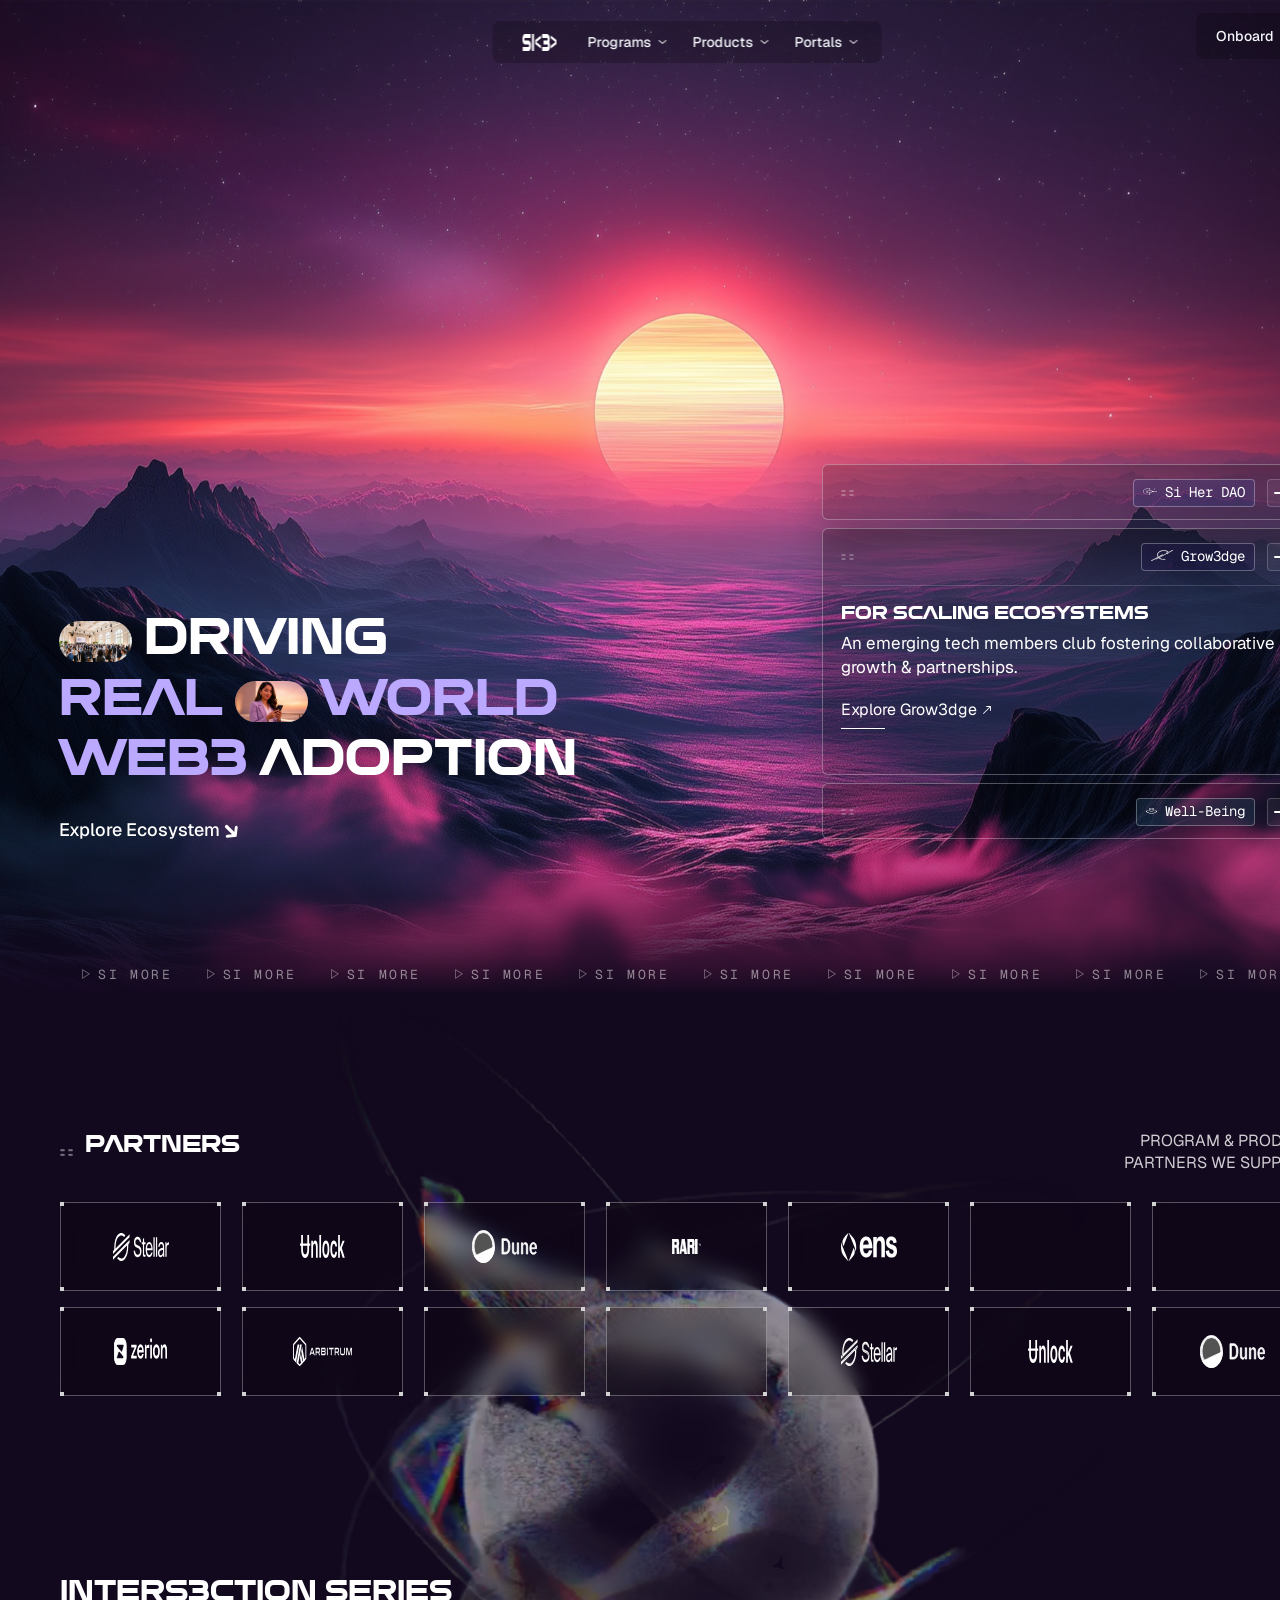
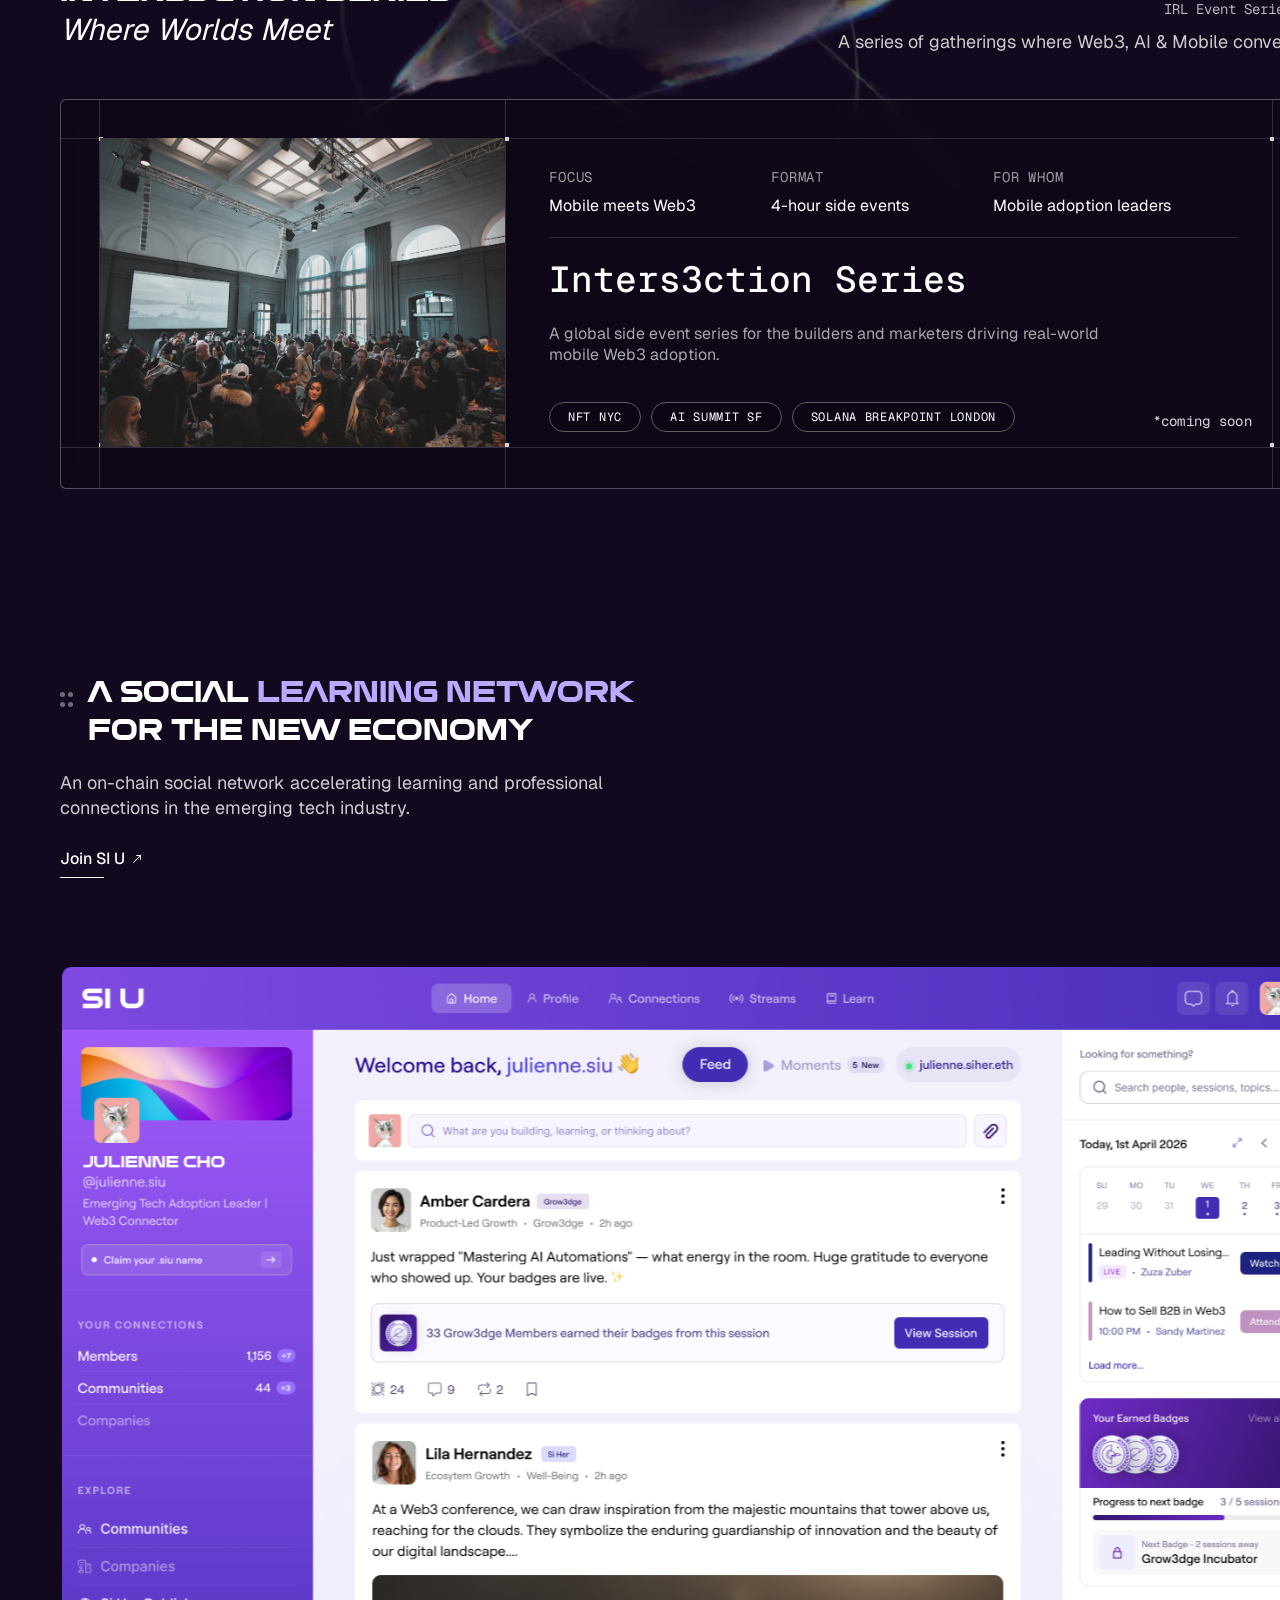
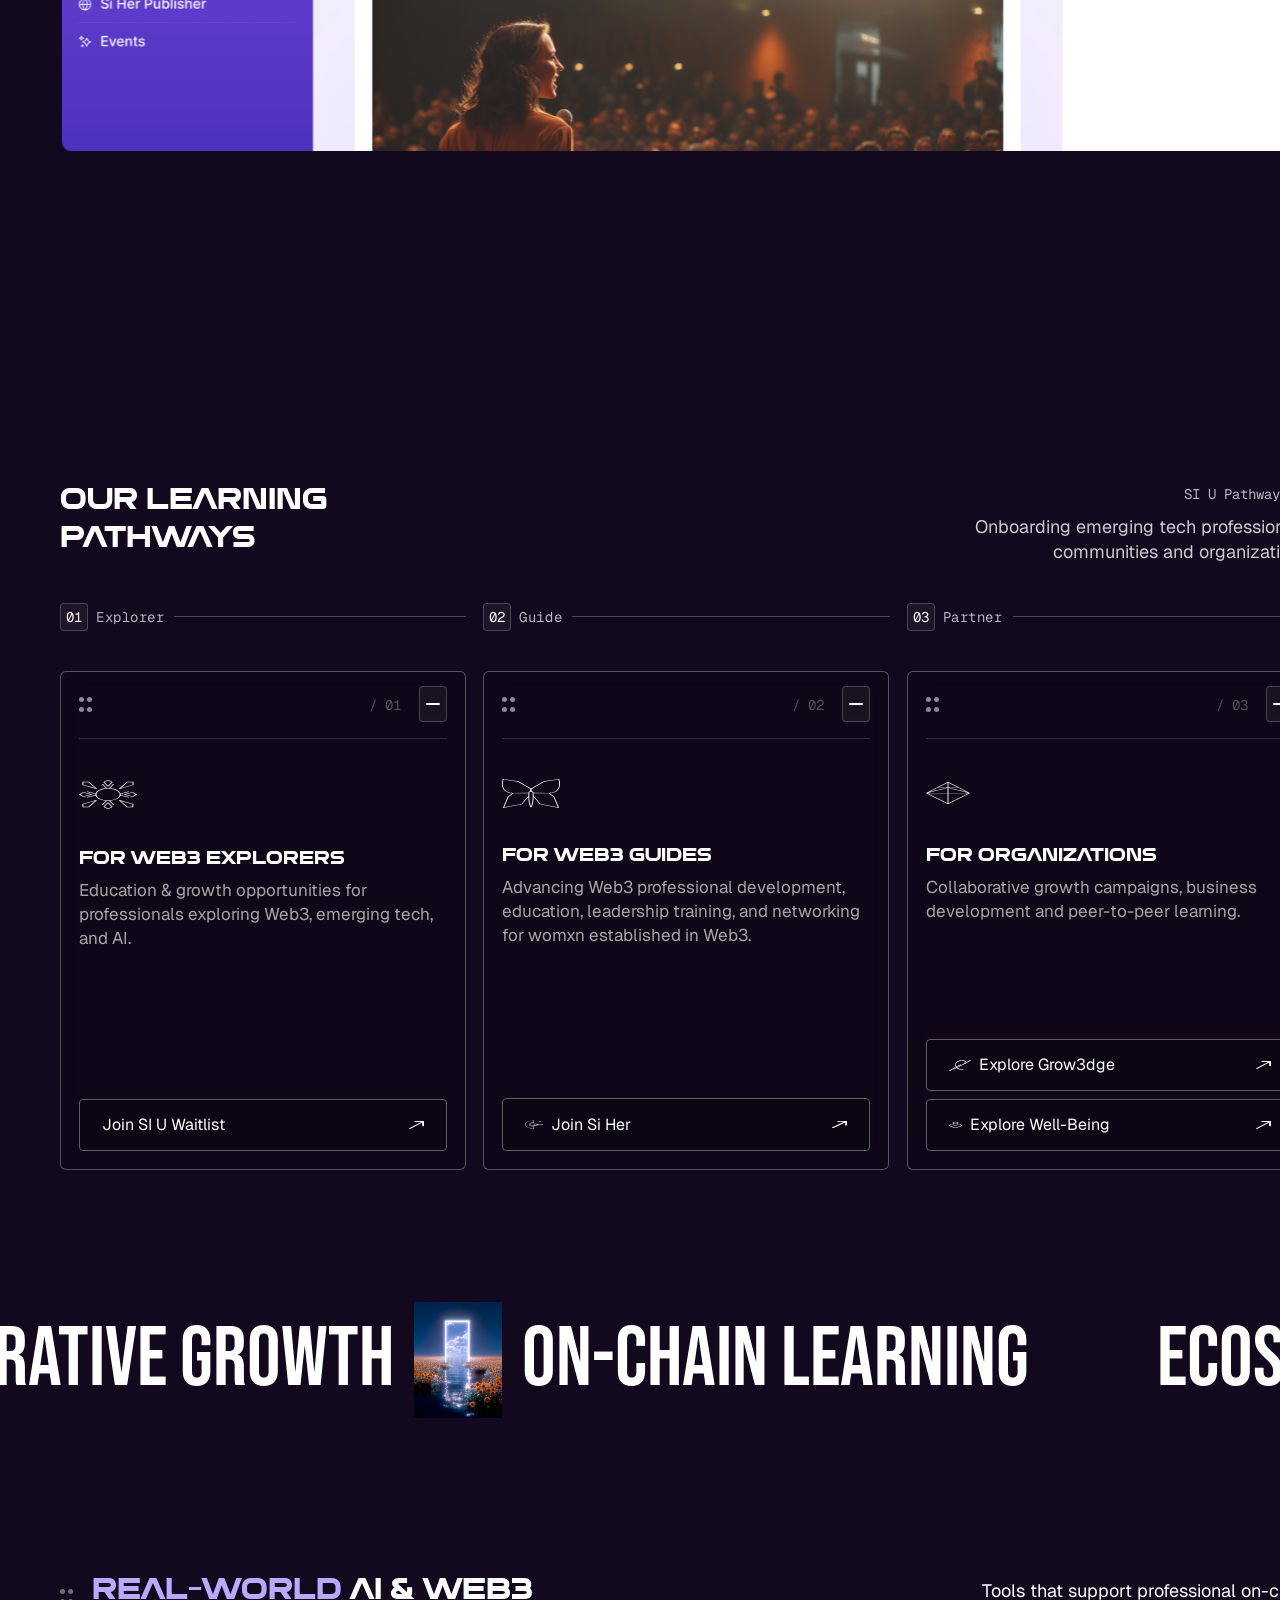
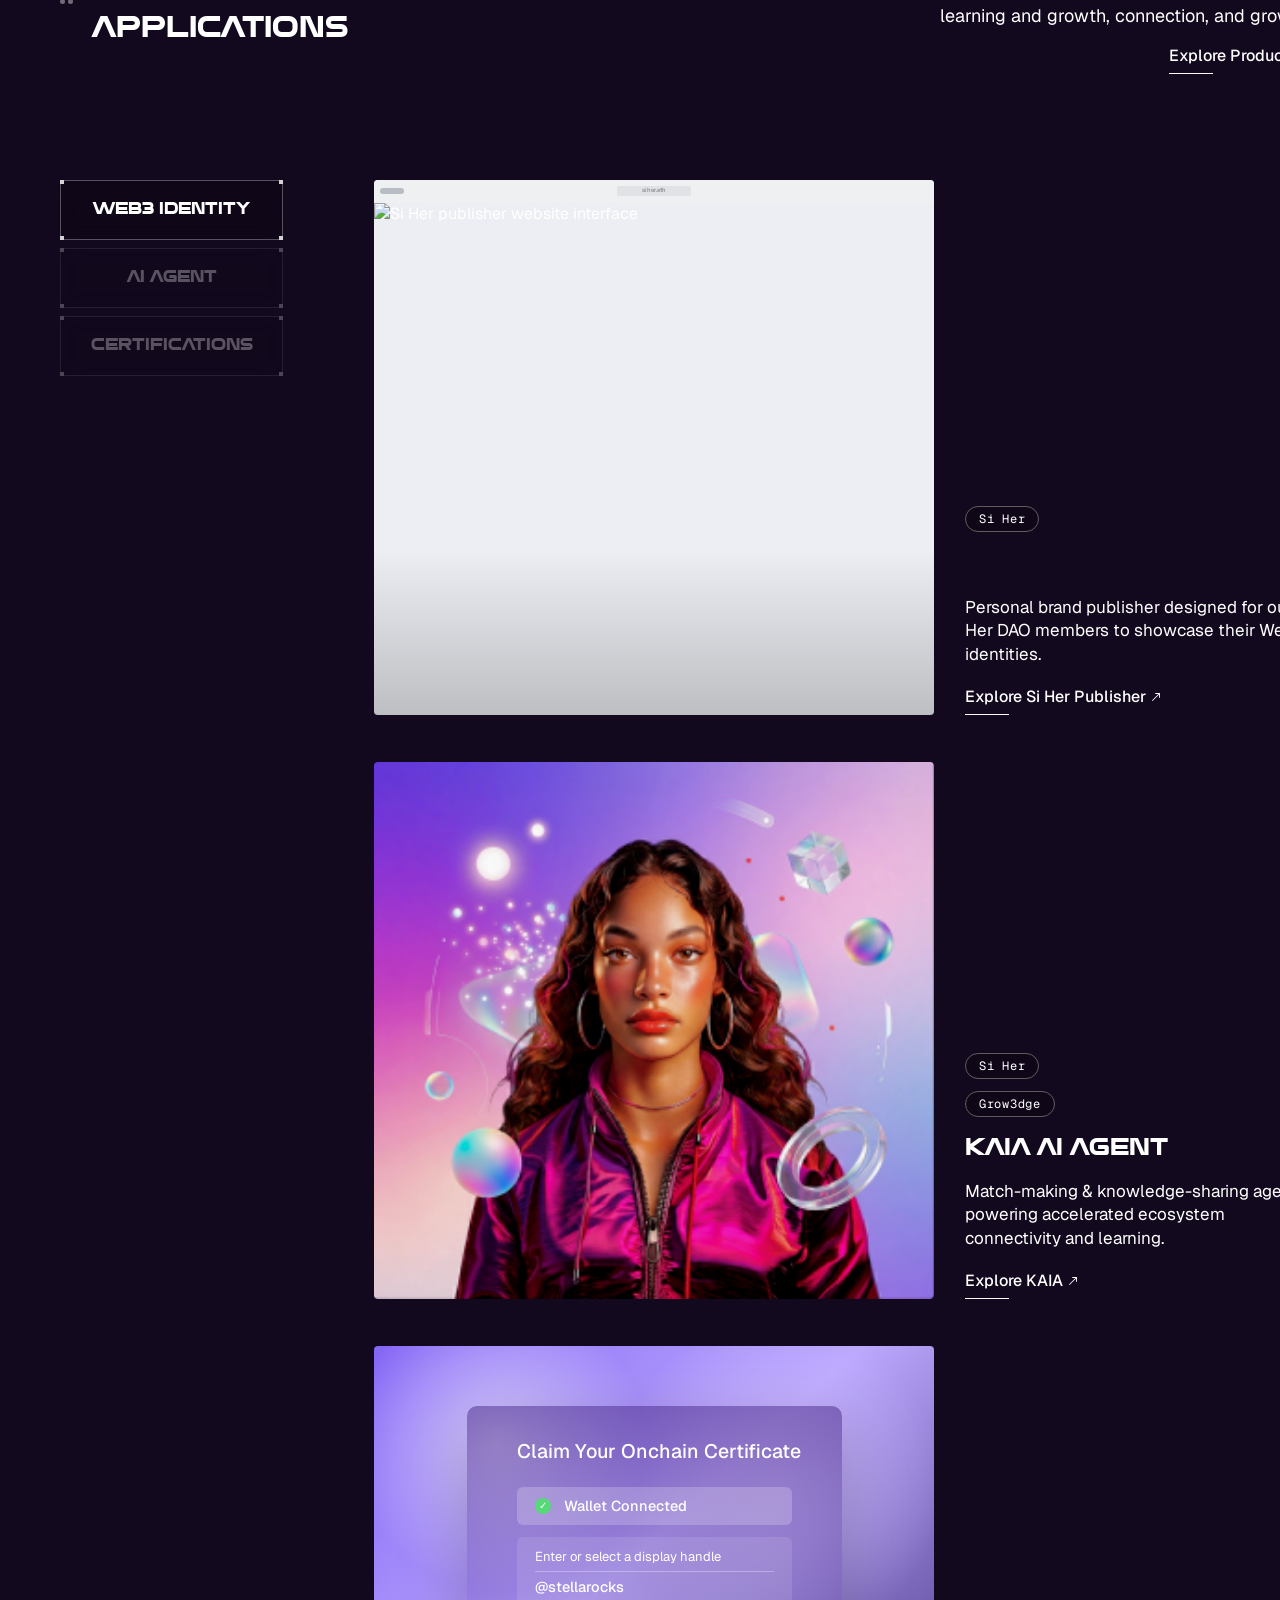
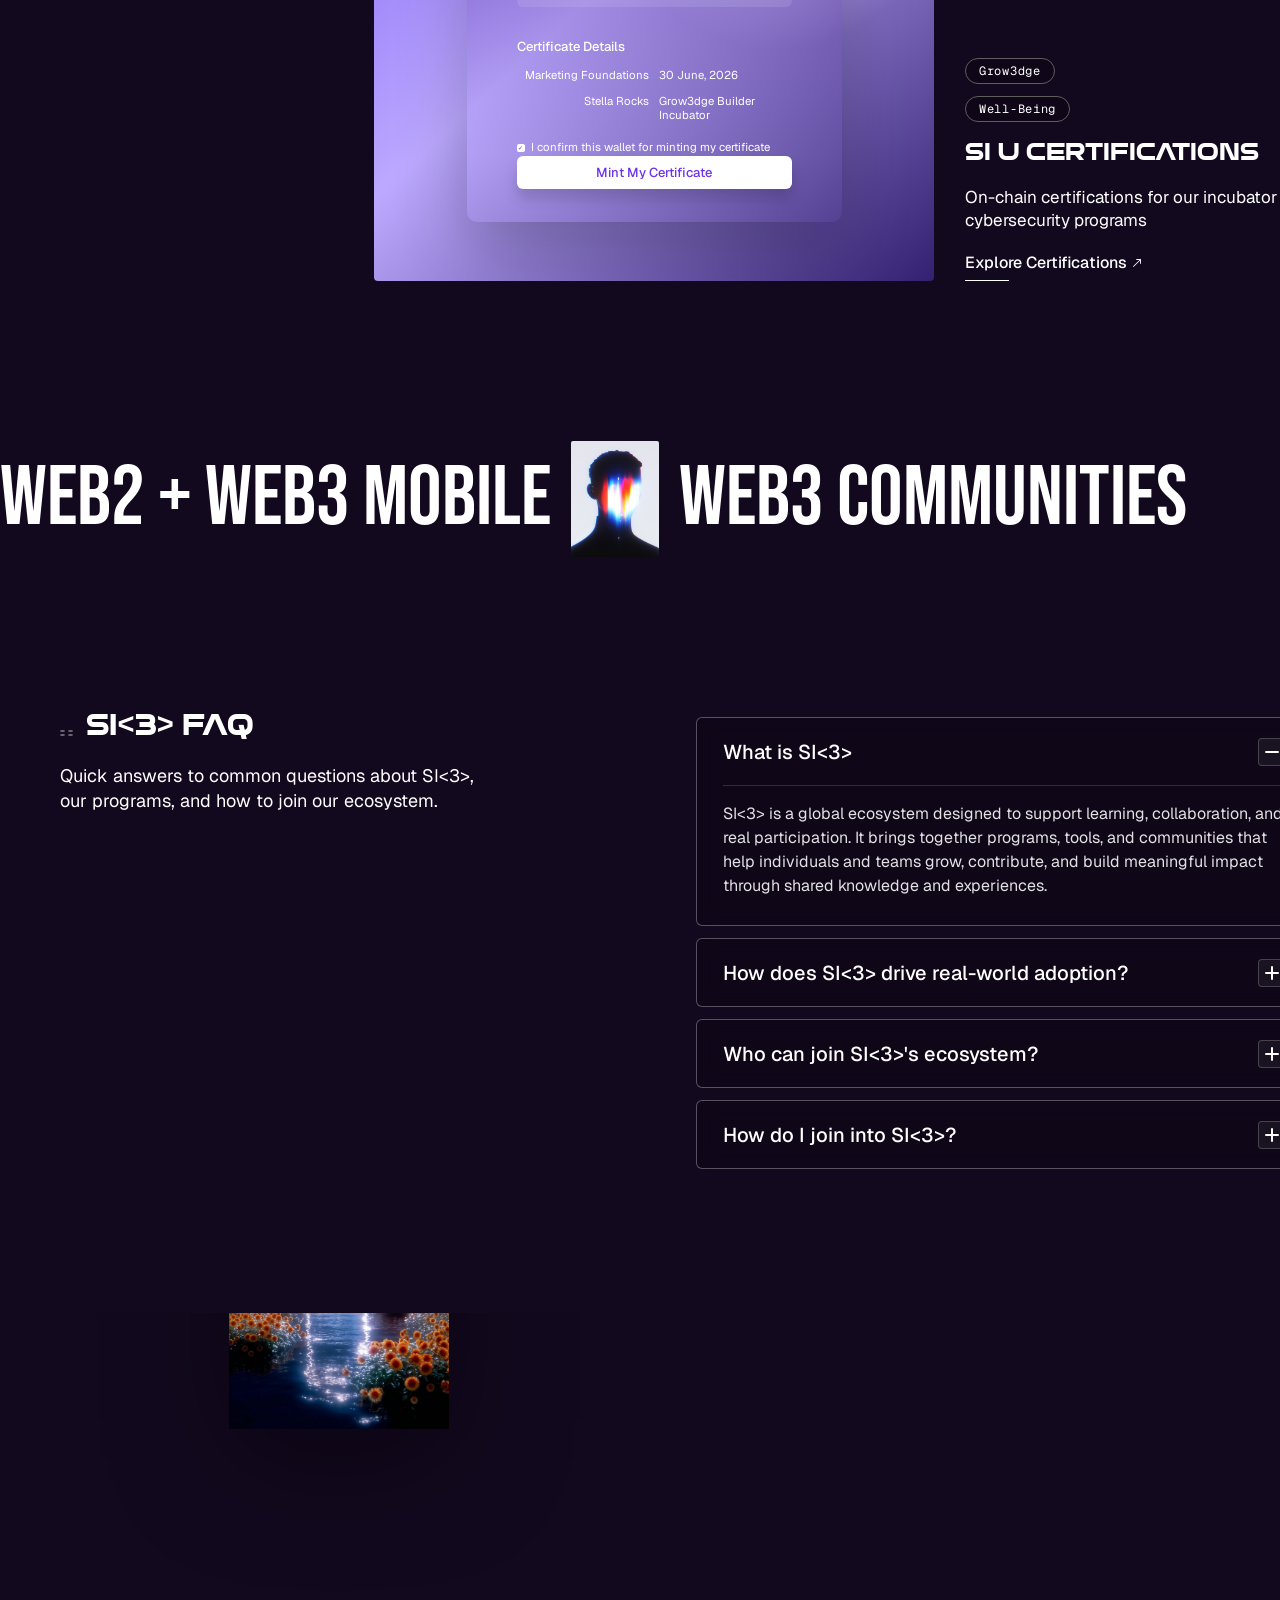
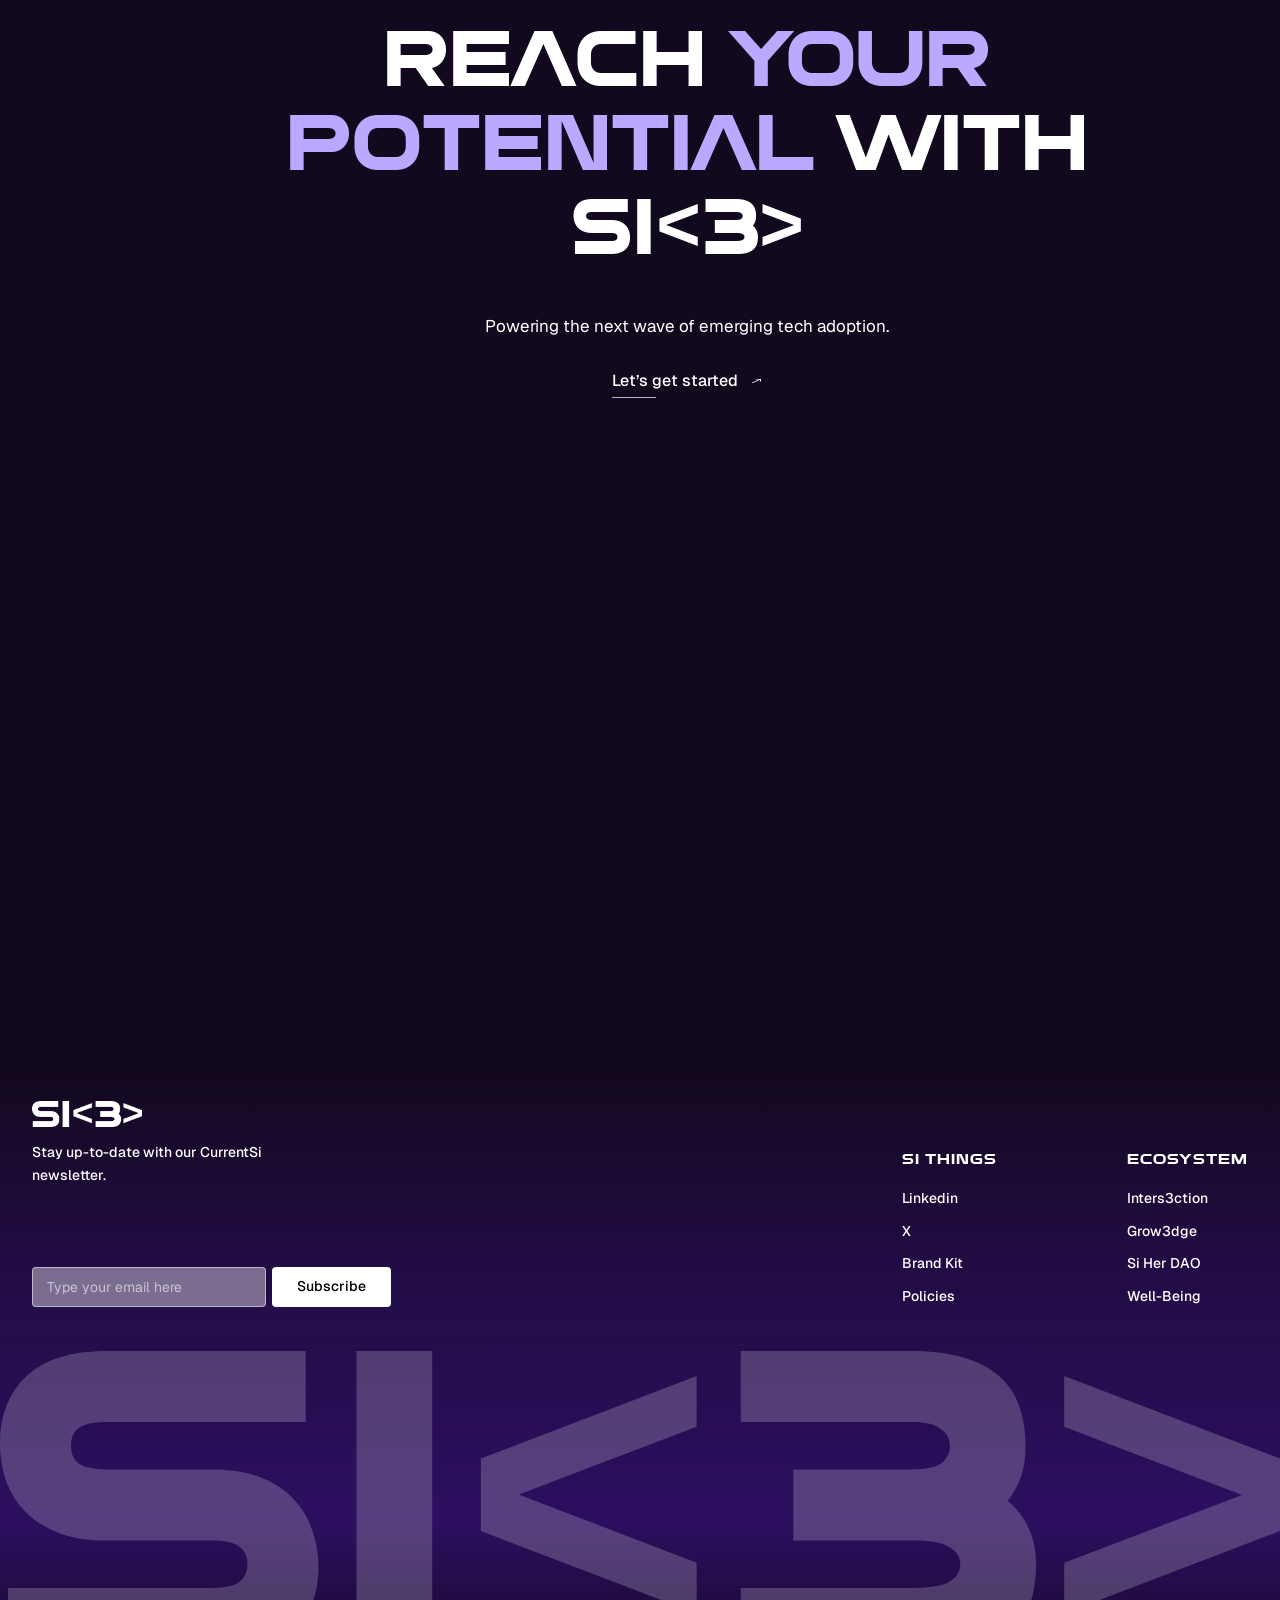
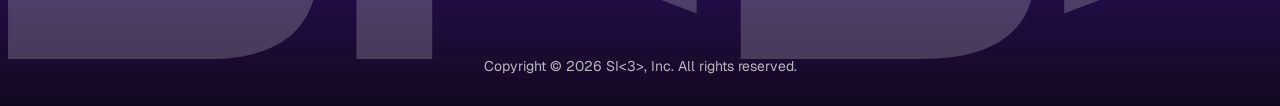
==== commit 6f0b82a6: "copy: update loading screen label to "CALIBRATING THE COSMOS" Co-Authored-By: Claude Sonnet 5 <norep" ====
--- a/index.html
+++ b/index.html
@@ -2561,7 +2561,7 @@
   <body>
     <div id="si3-loading-screen" aria-hidden="true">
       <div class="si3-loader-row" id="si3-loader-row">
-        <span>Driving Real-World Adoption</span>
+        <span>CALIBRATING THE COSMOS</span>
         <span id="si3-loader-count">0</span>
       </div>
       <div class="si3-loader-frame">
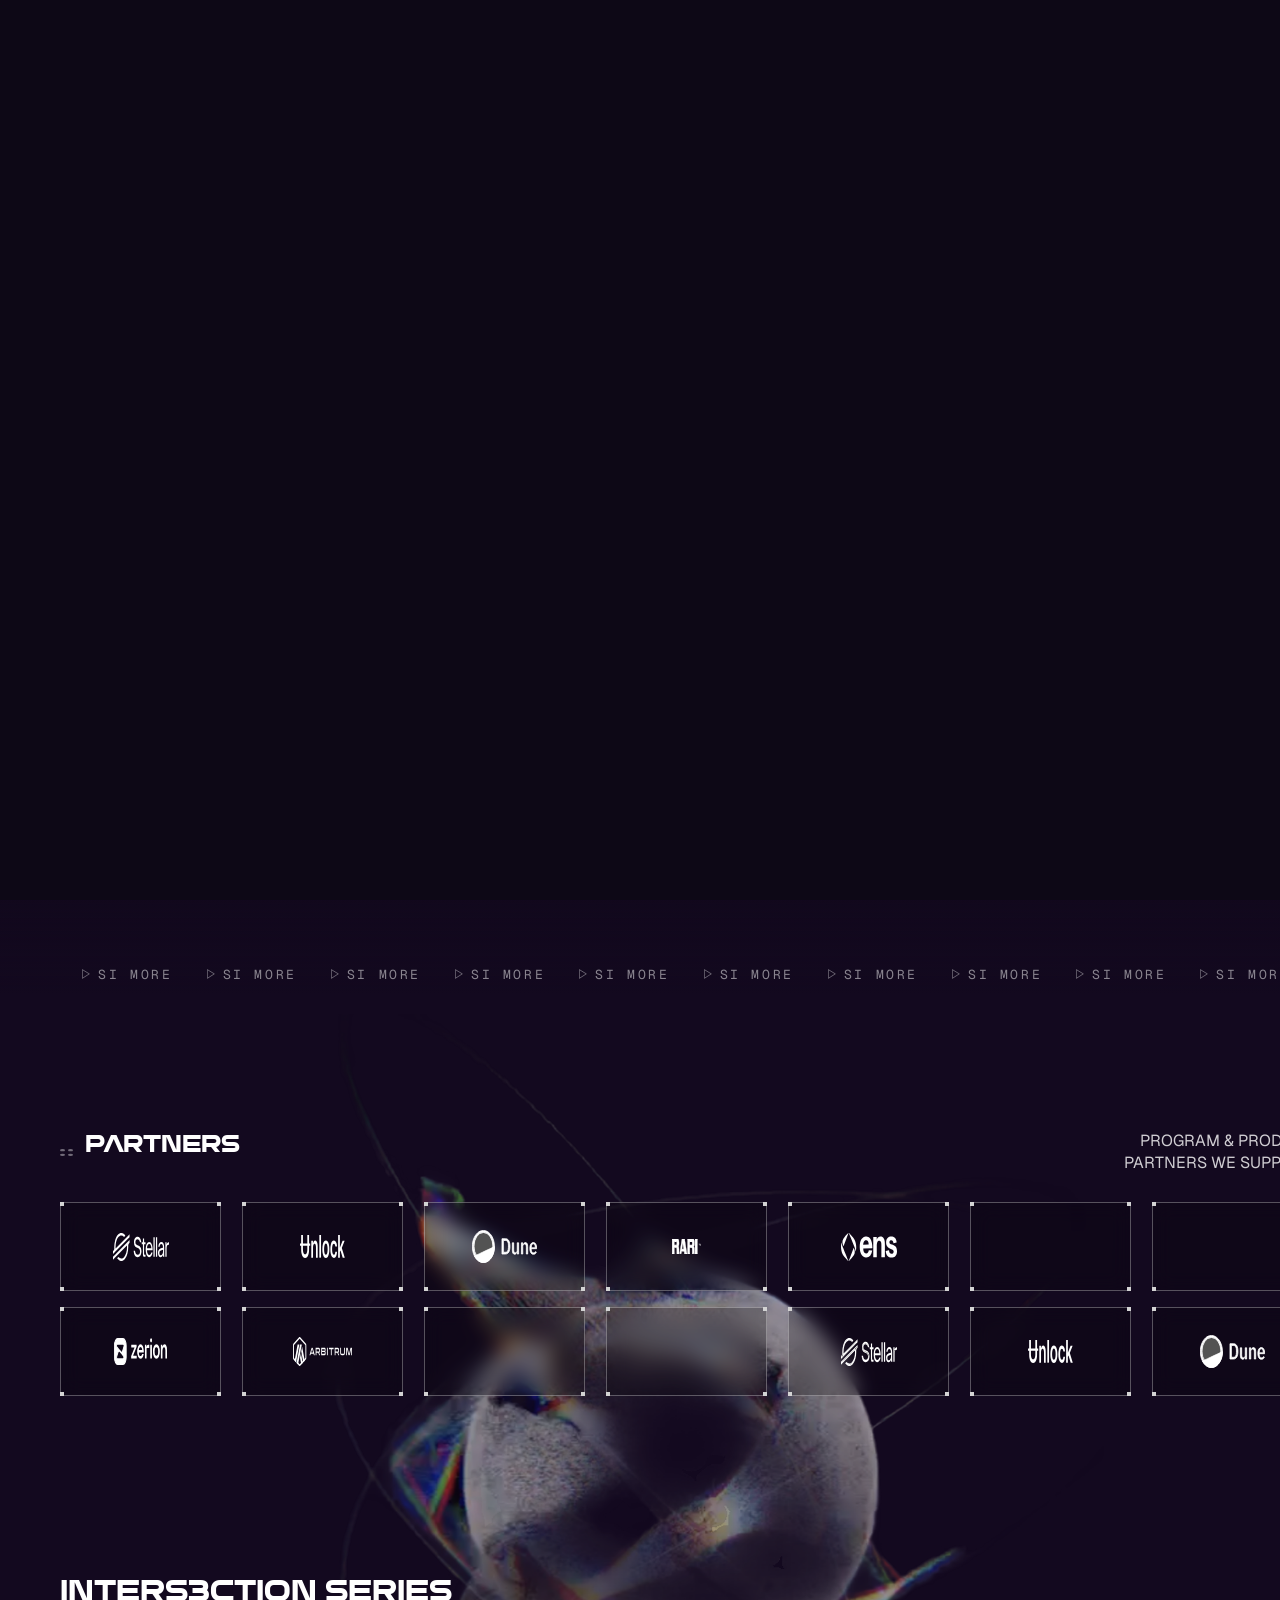
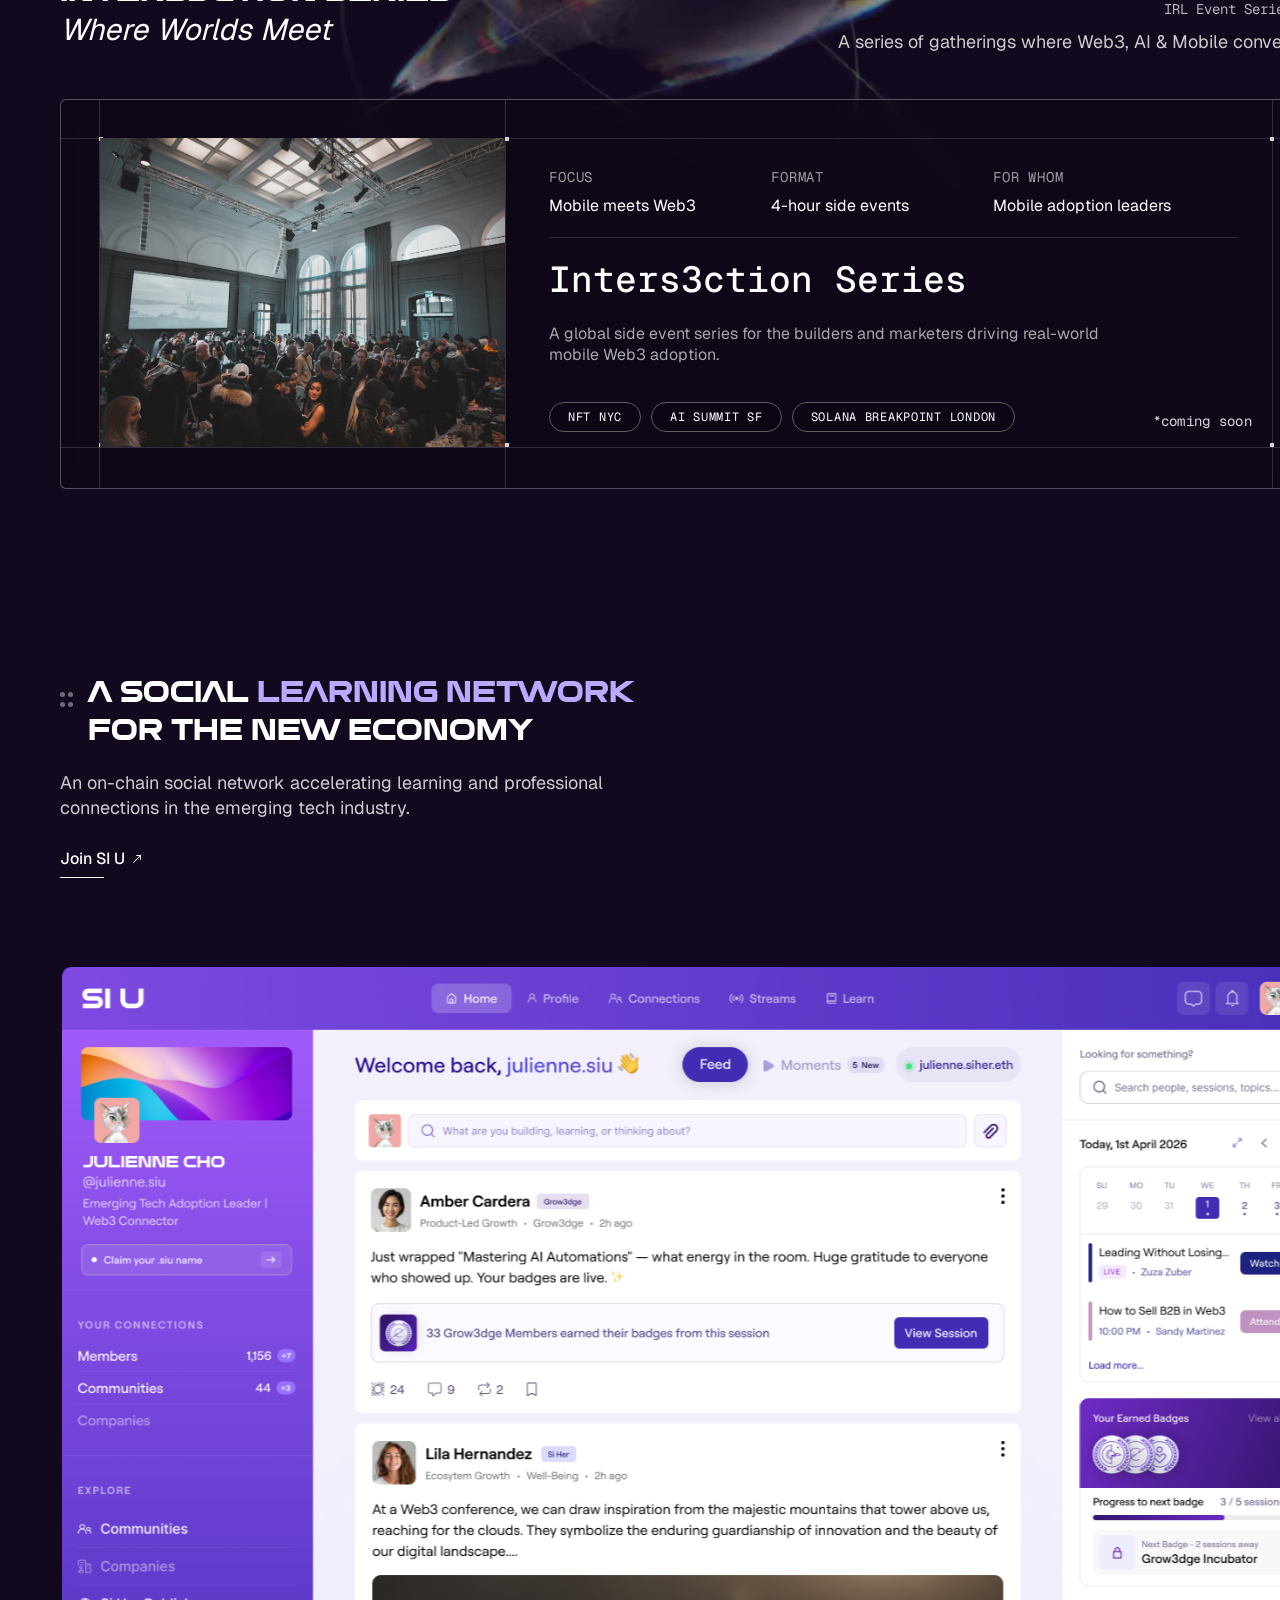
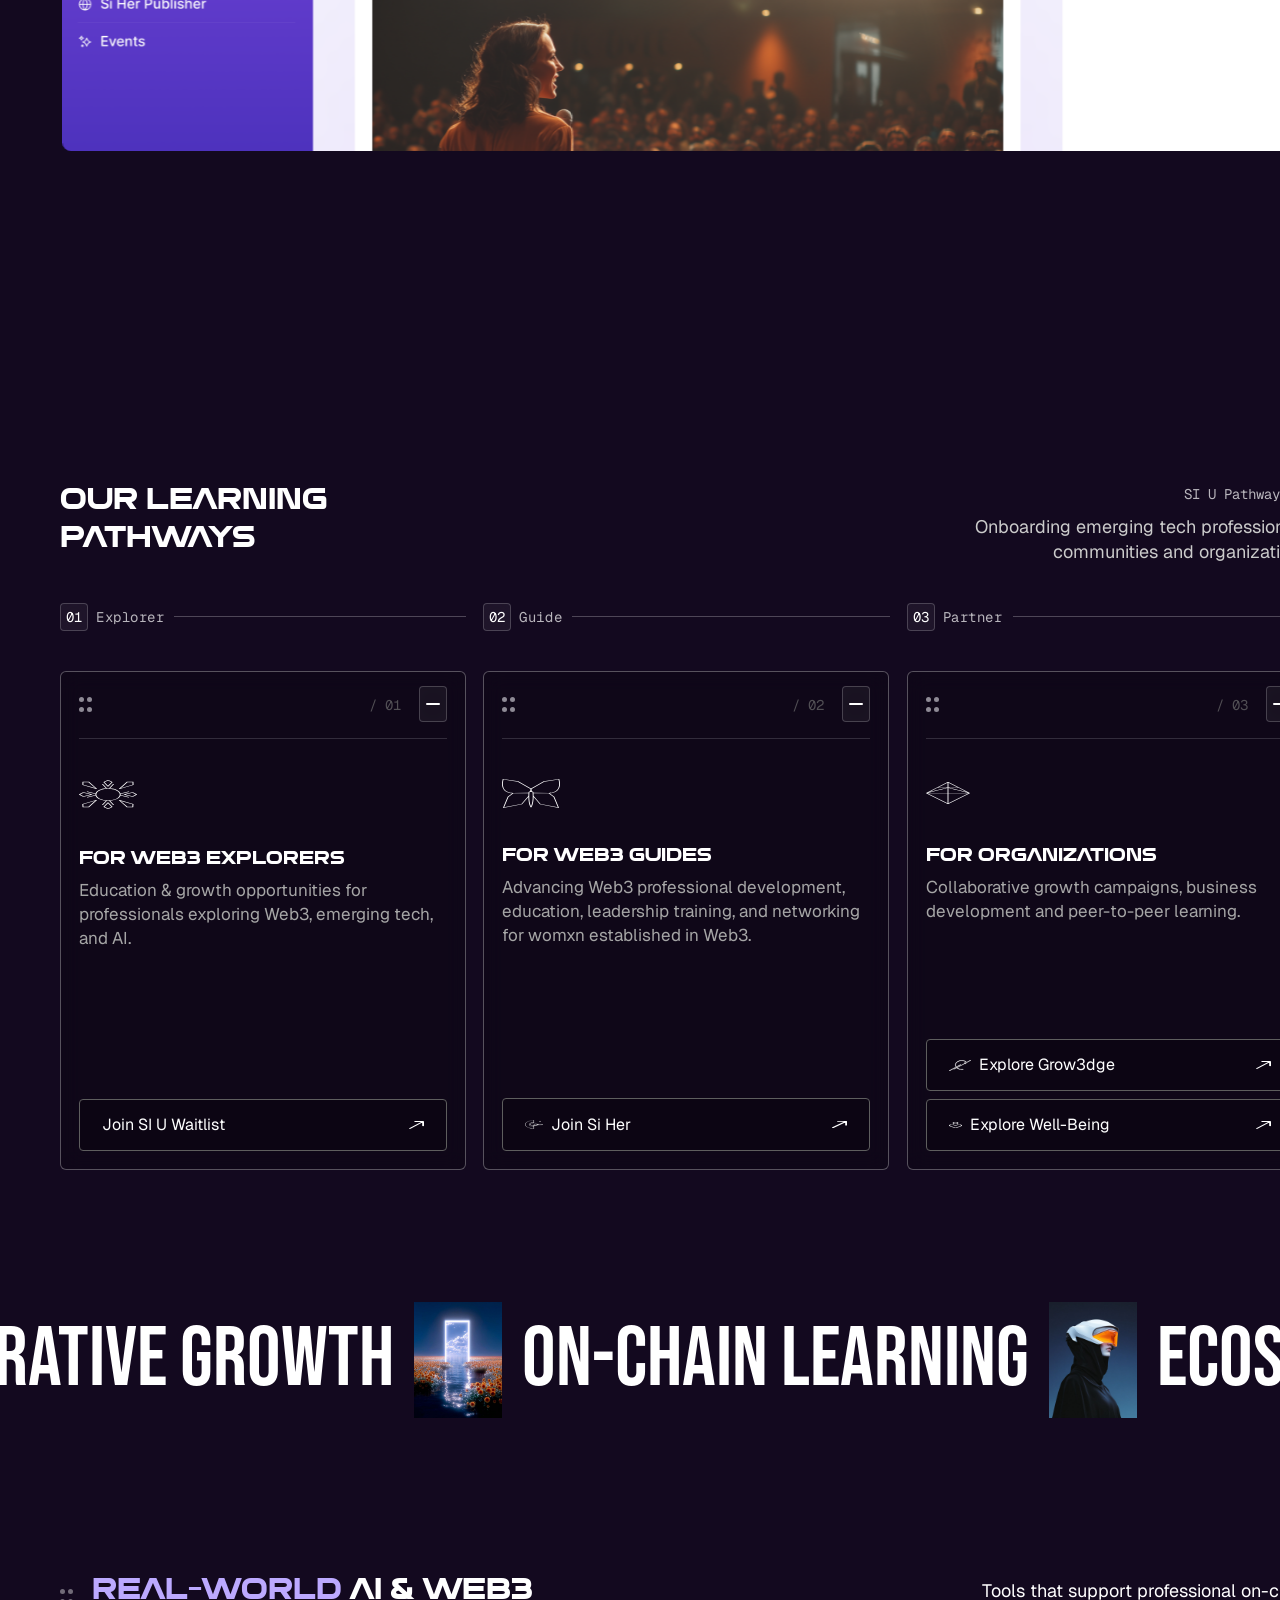
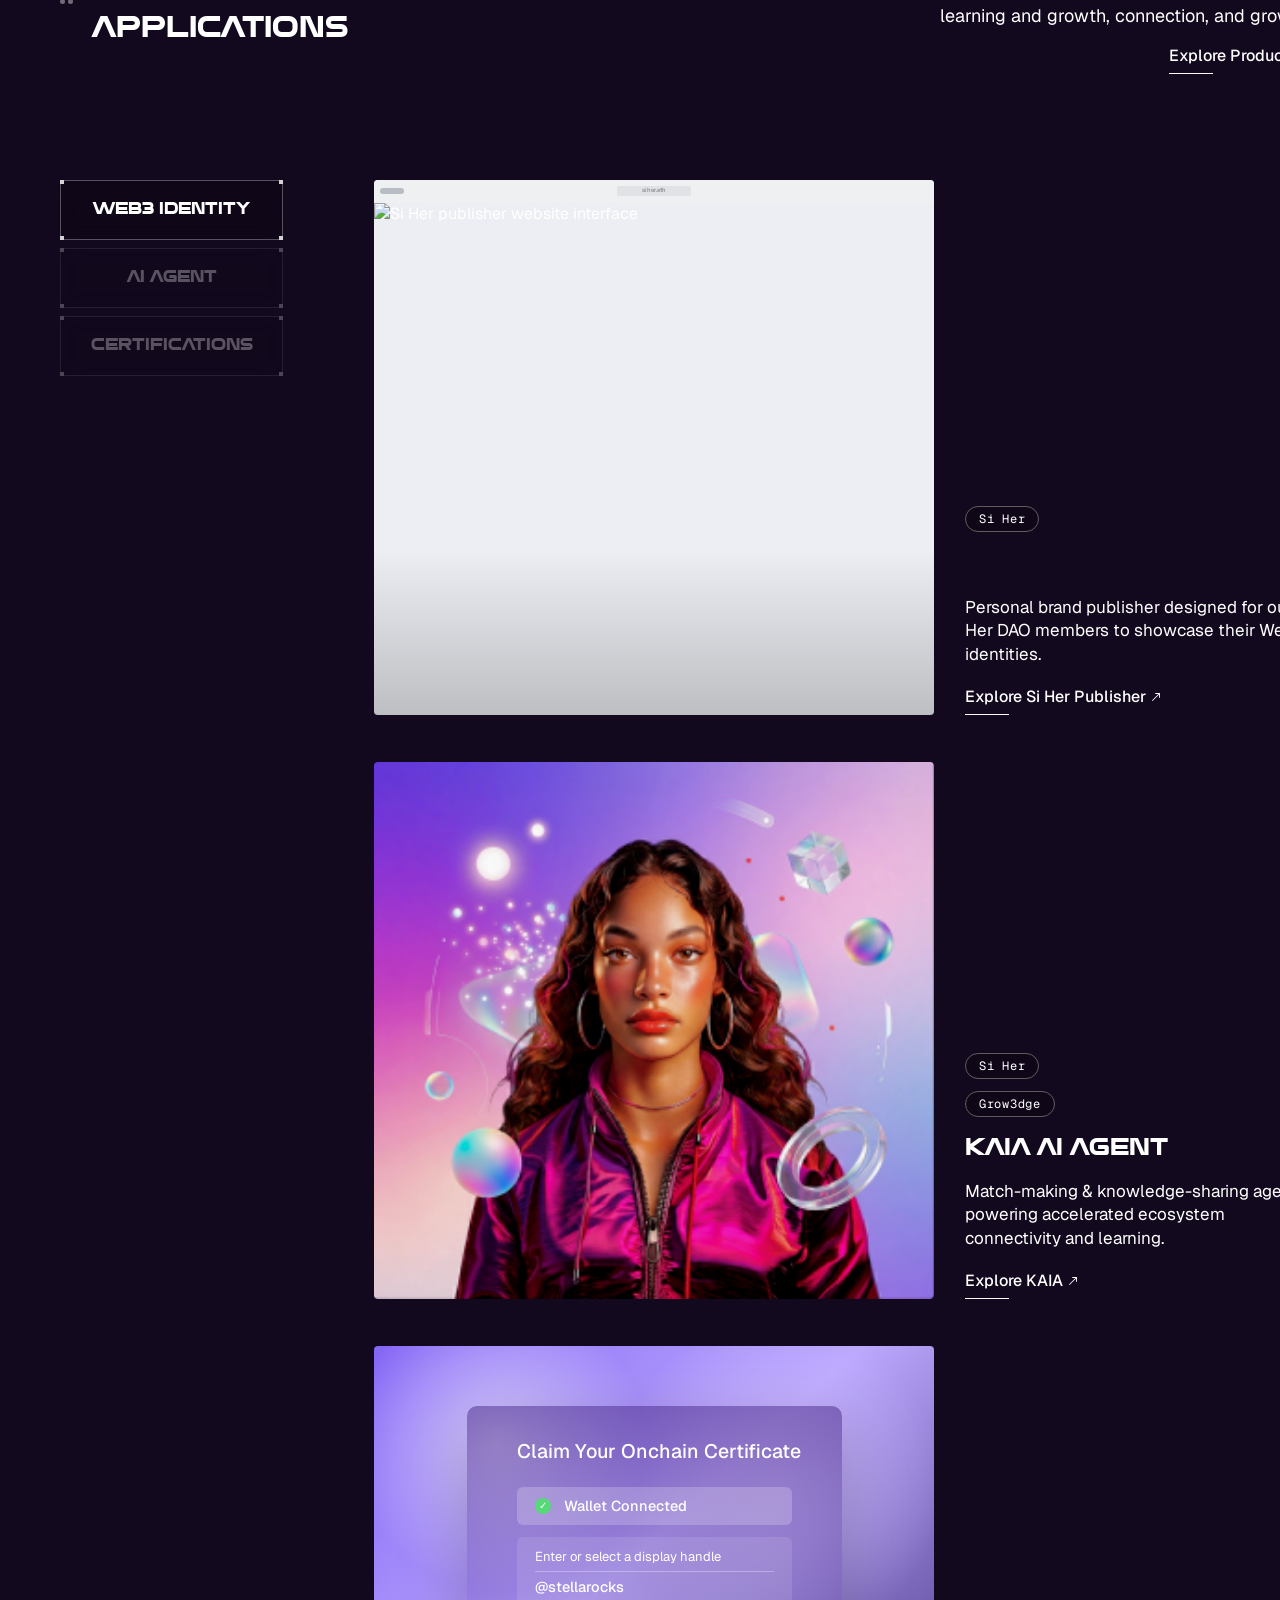
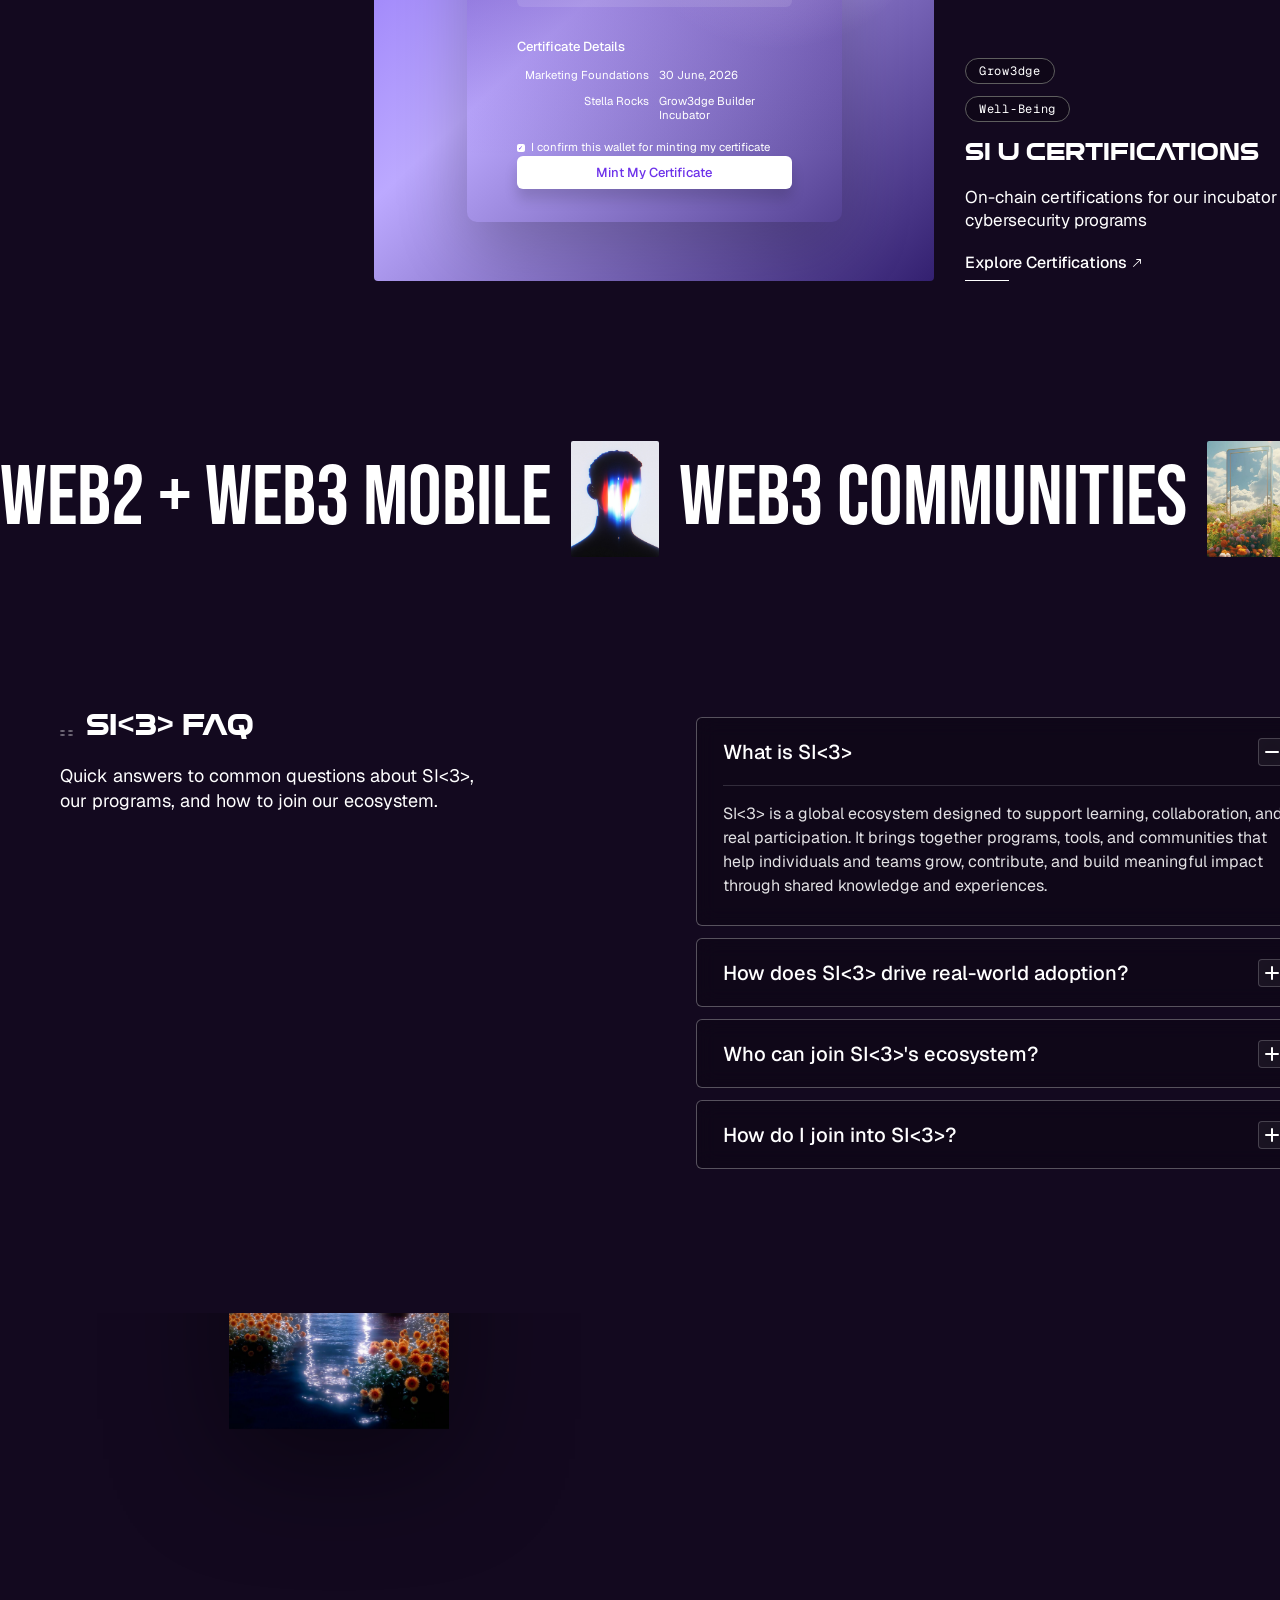
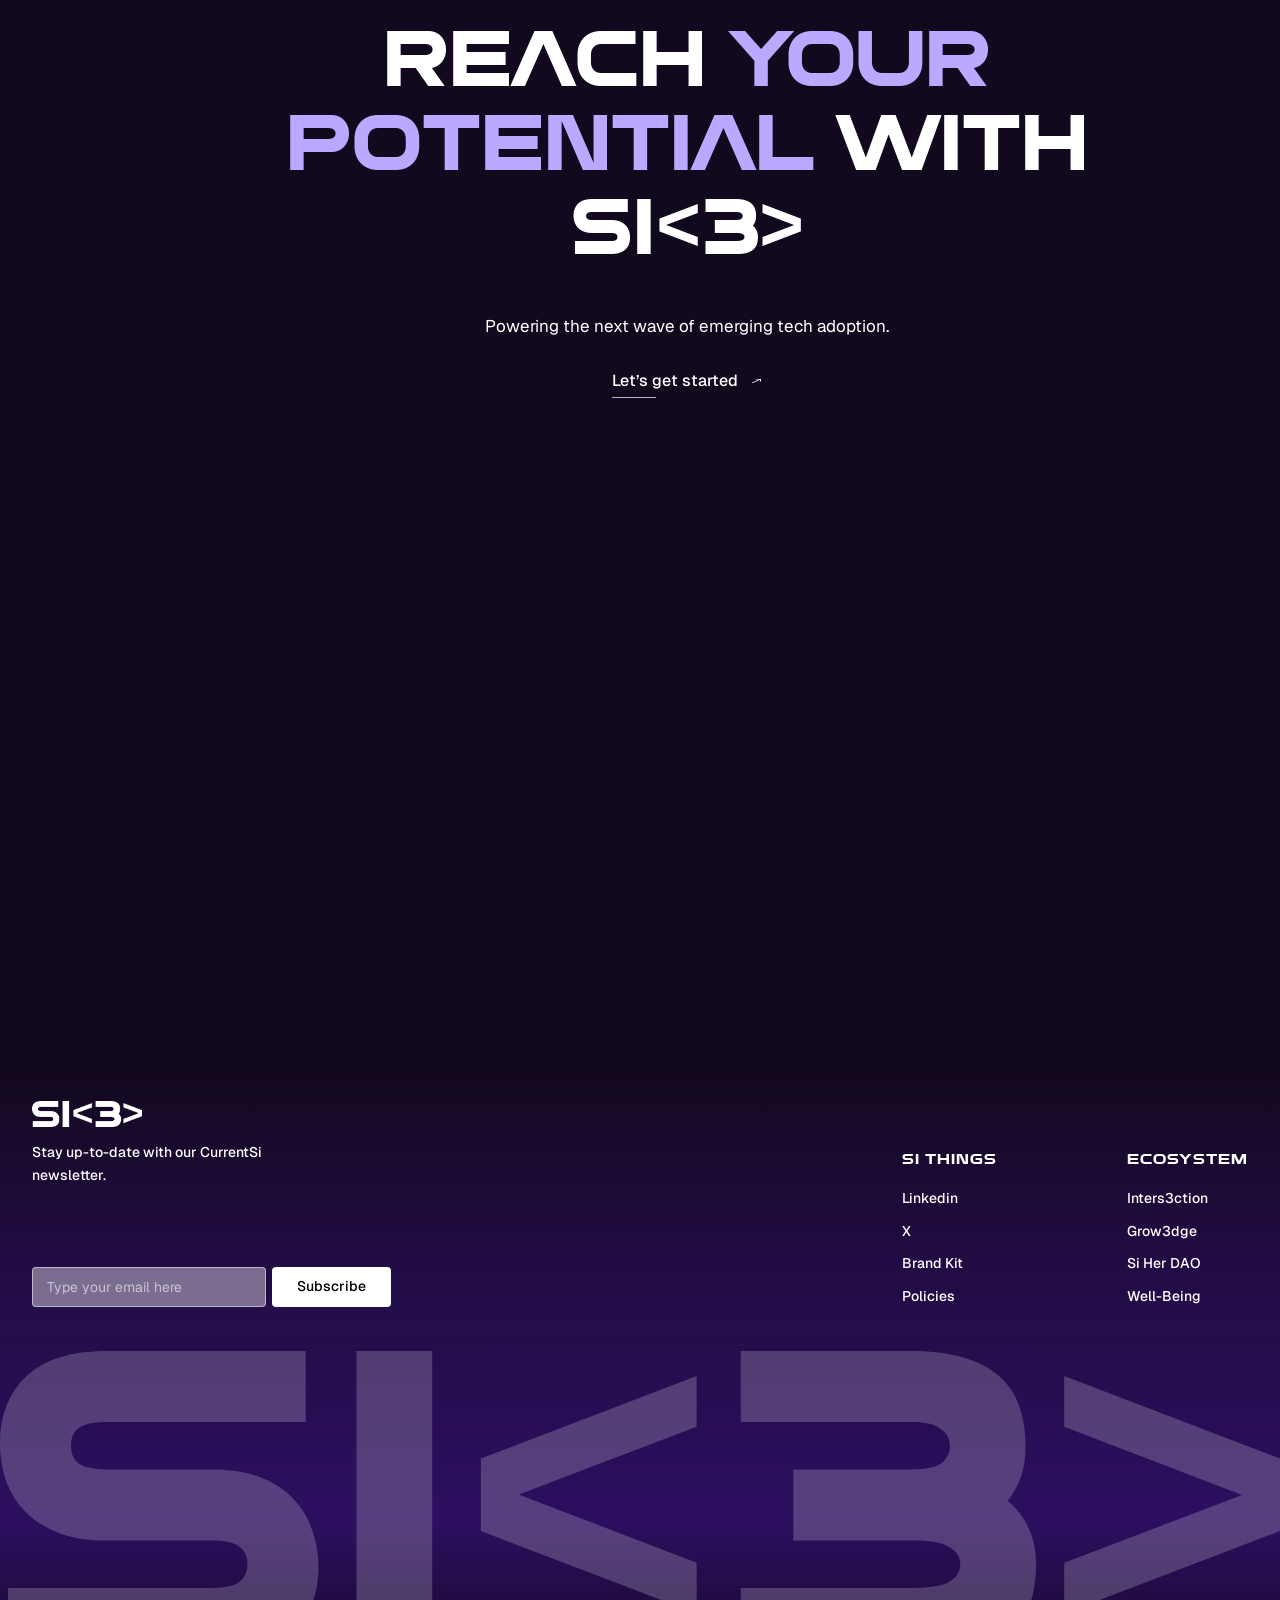
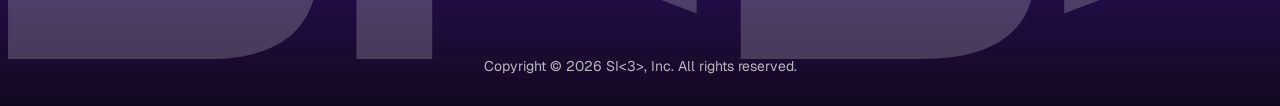
==== commit 2e1b60fd: "feat: delay hero pill scramble + re-scramble on hover The Si Her DAO / Grow3dge / Well-Being pill la" ====
--- a/index.html
+++ b/index.html
@@ -3979,10 +3979,19 @@
           }
         }
 
+        // Initial reveal — delayed 1200ms (was 500ms) so the pills have
+        // finished fading/blurring in from the hero cascade first; the
+        // scramble was previously firing while they were still invisible.
         document.addEventListener("si:hero-revealed", () => {
           setTimeout(() => {
             document.querySelectorAll("[data-scramble-hero]").forEach((el) => scramble(el, 50, 8));
-          }, 500);
+          }, 1200);
+        });
+
+        // Re-scramble a hero pill label whenever its pill is hovered.
+        document.querySelectorAll("[data-scramble-hero]").forEach((el) => {
+          const hoverTarget = el.closest(".hero-card-pill") || el;
+          hoverTarget.addEventListener("mouseenter", () => scramble(el, 50, 8));
         });
 
         document.addEventListener("si:nav-panel-opened", (e) => {
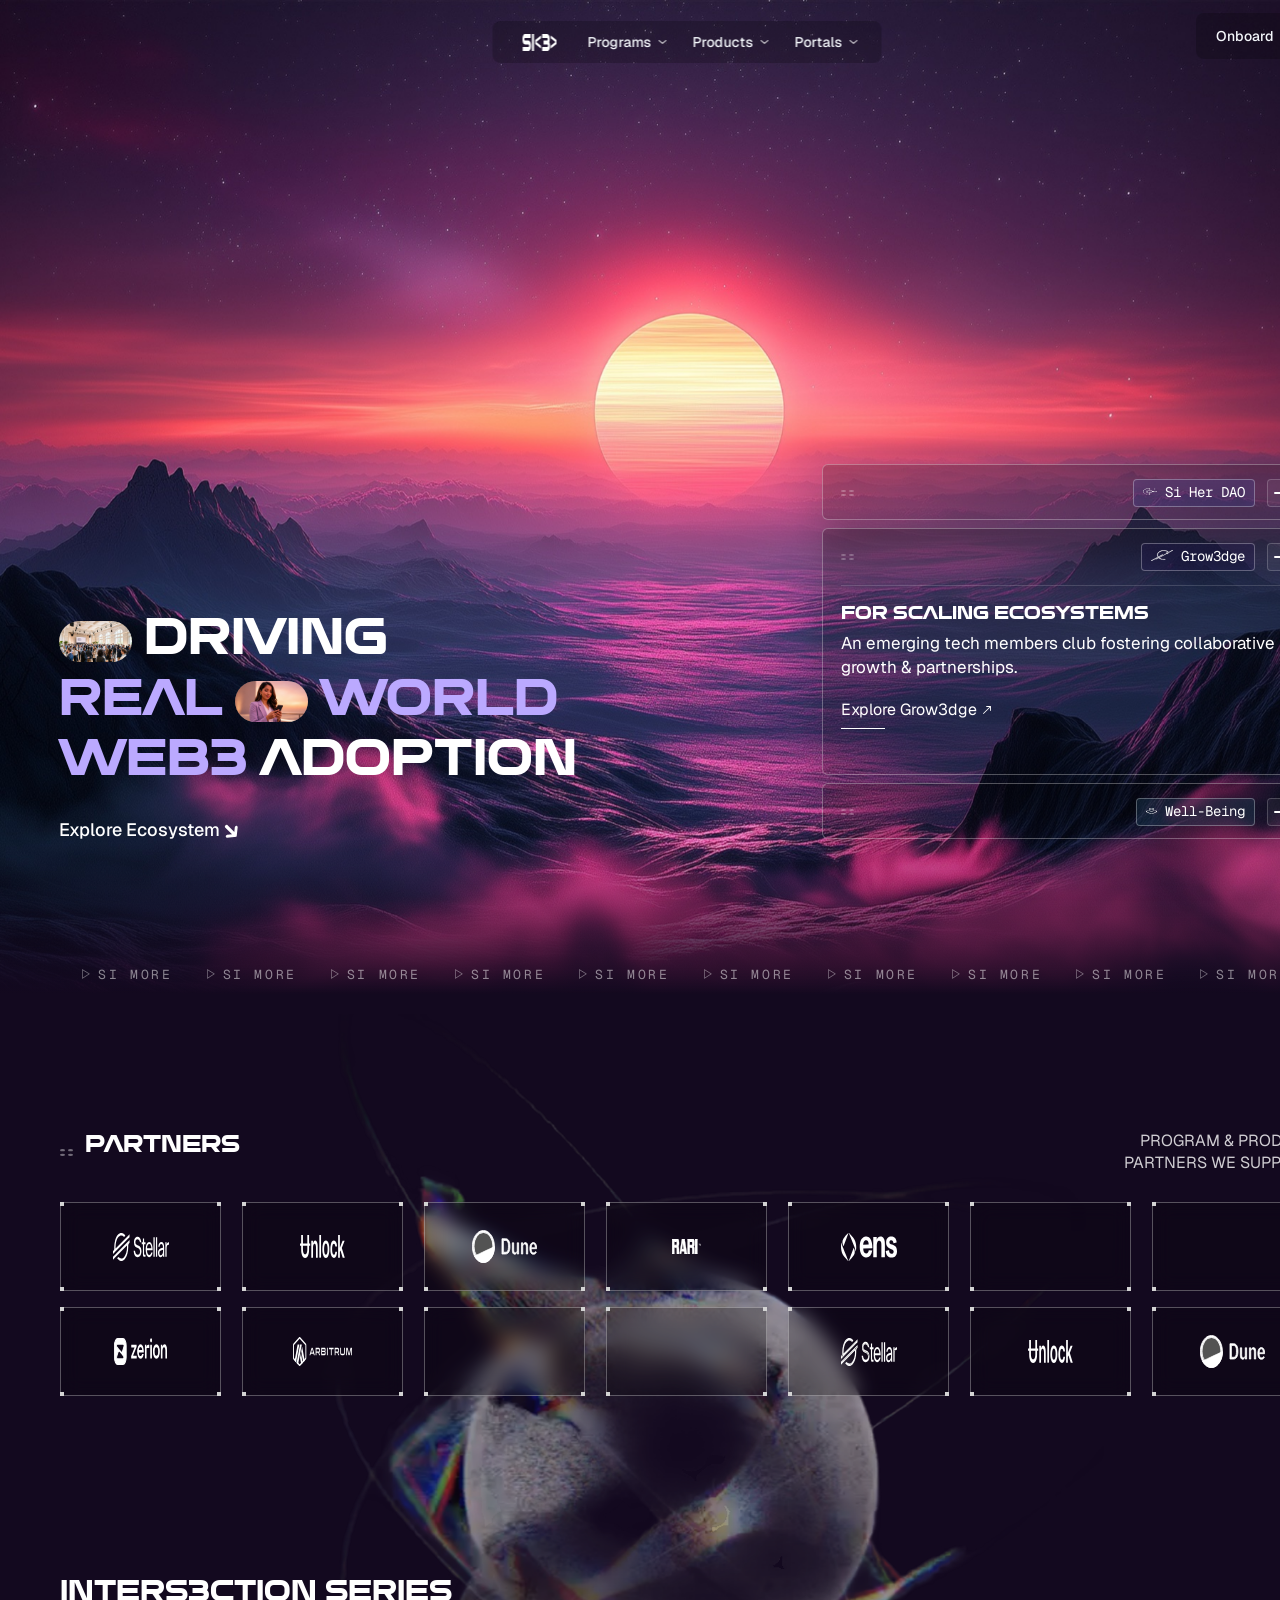
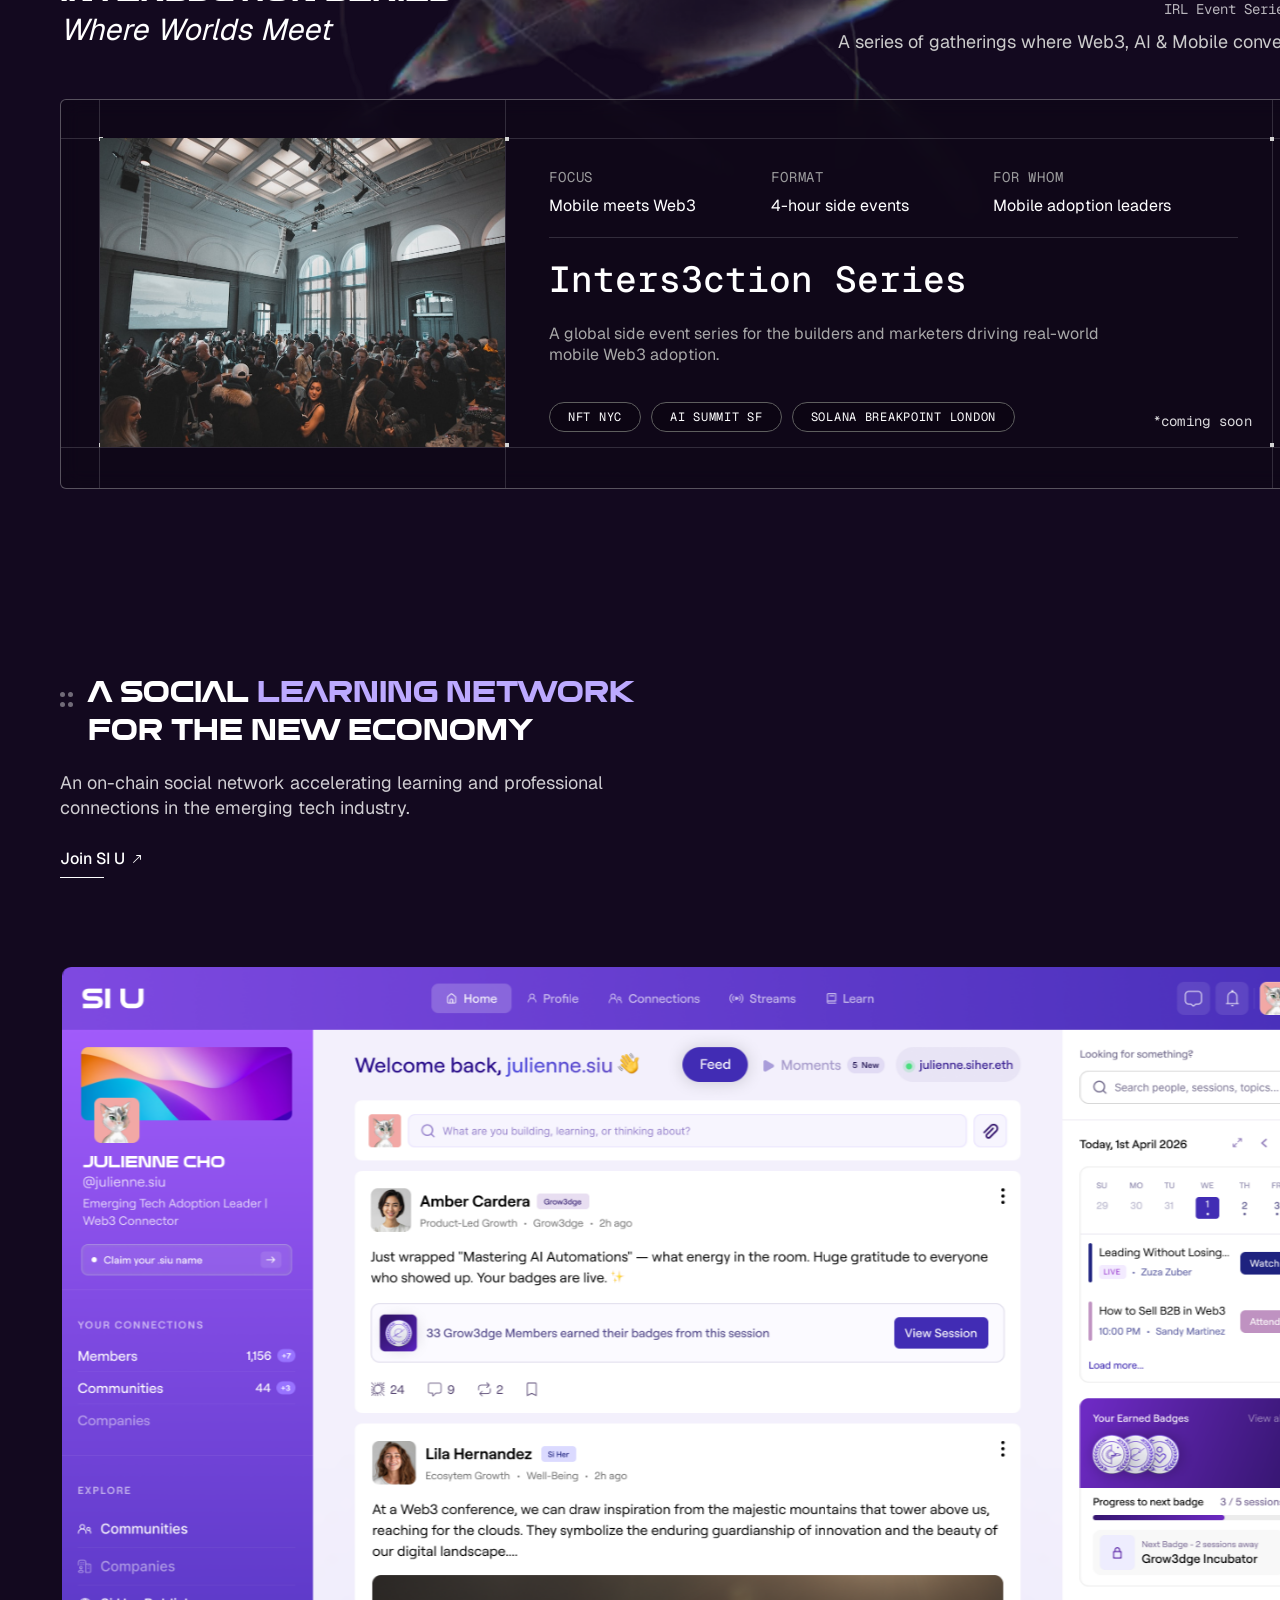
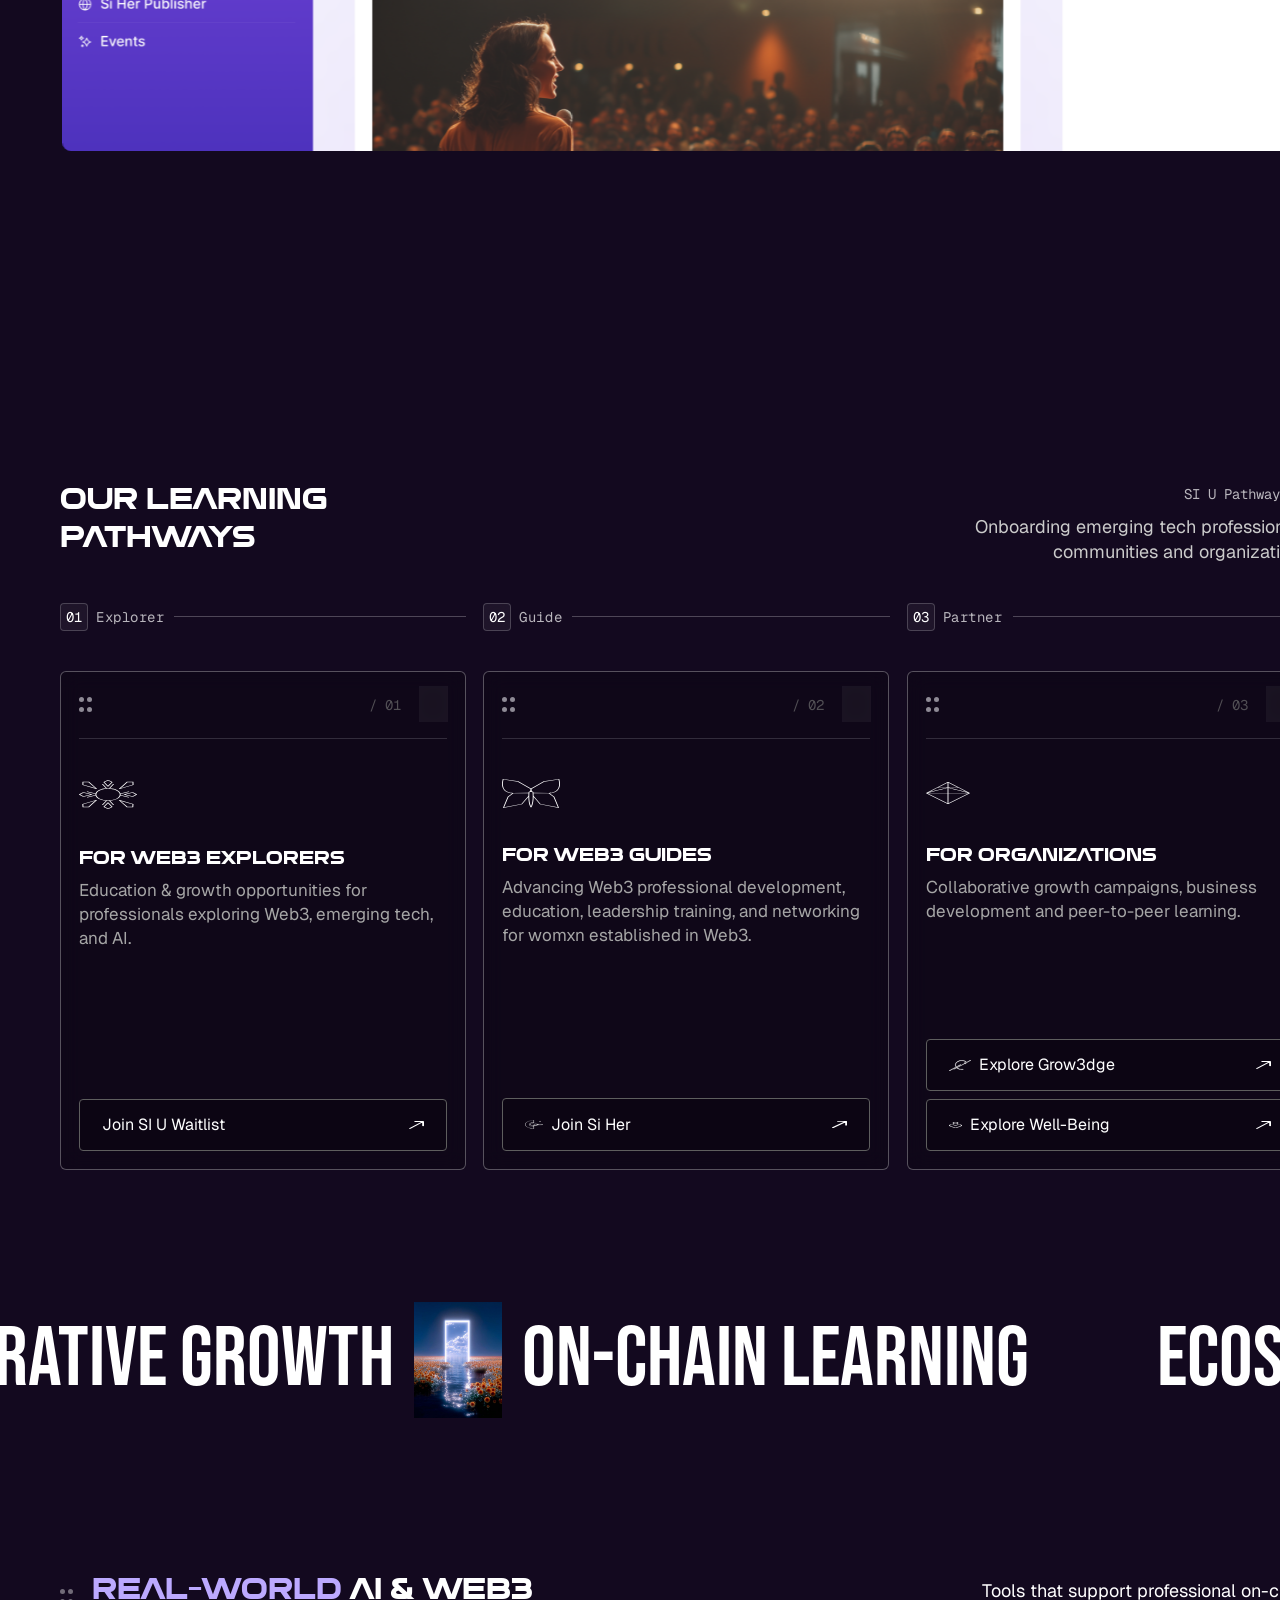
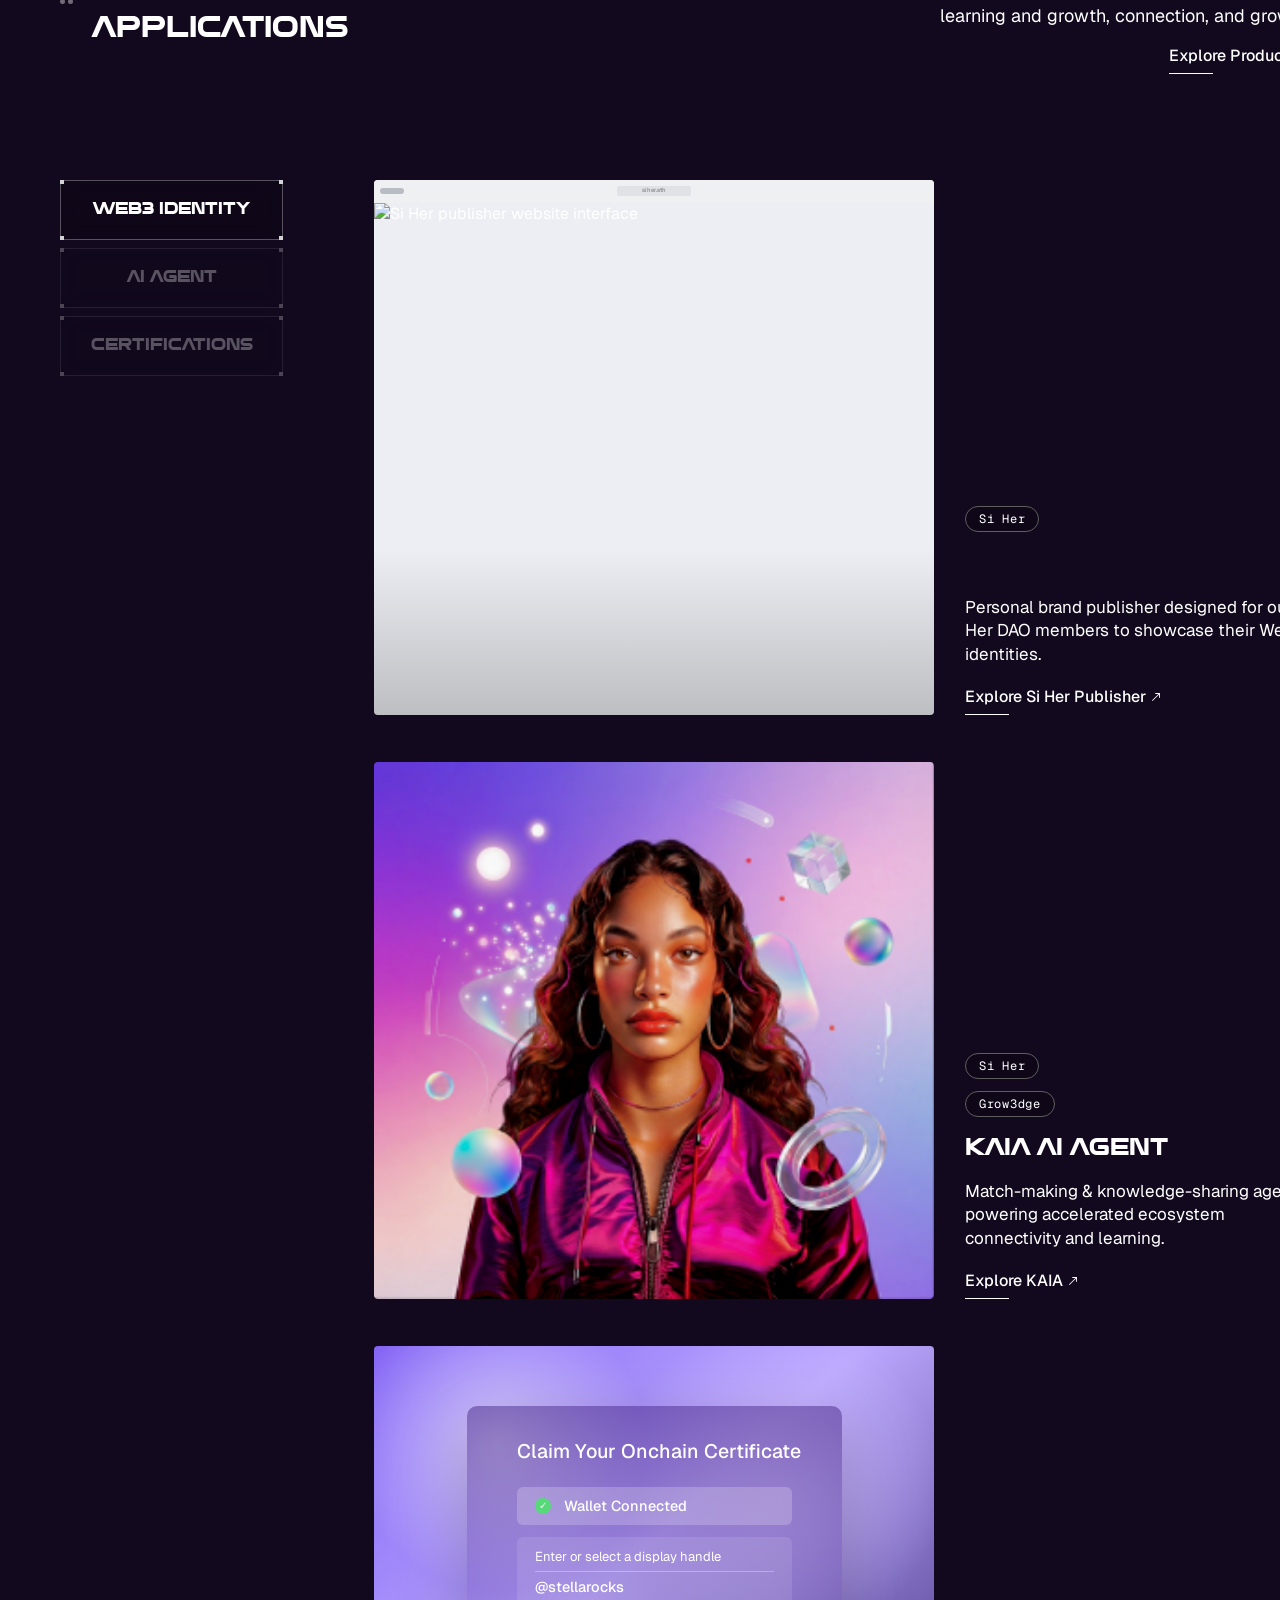
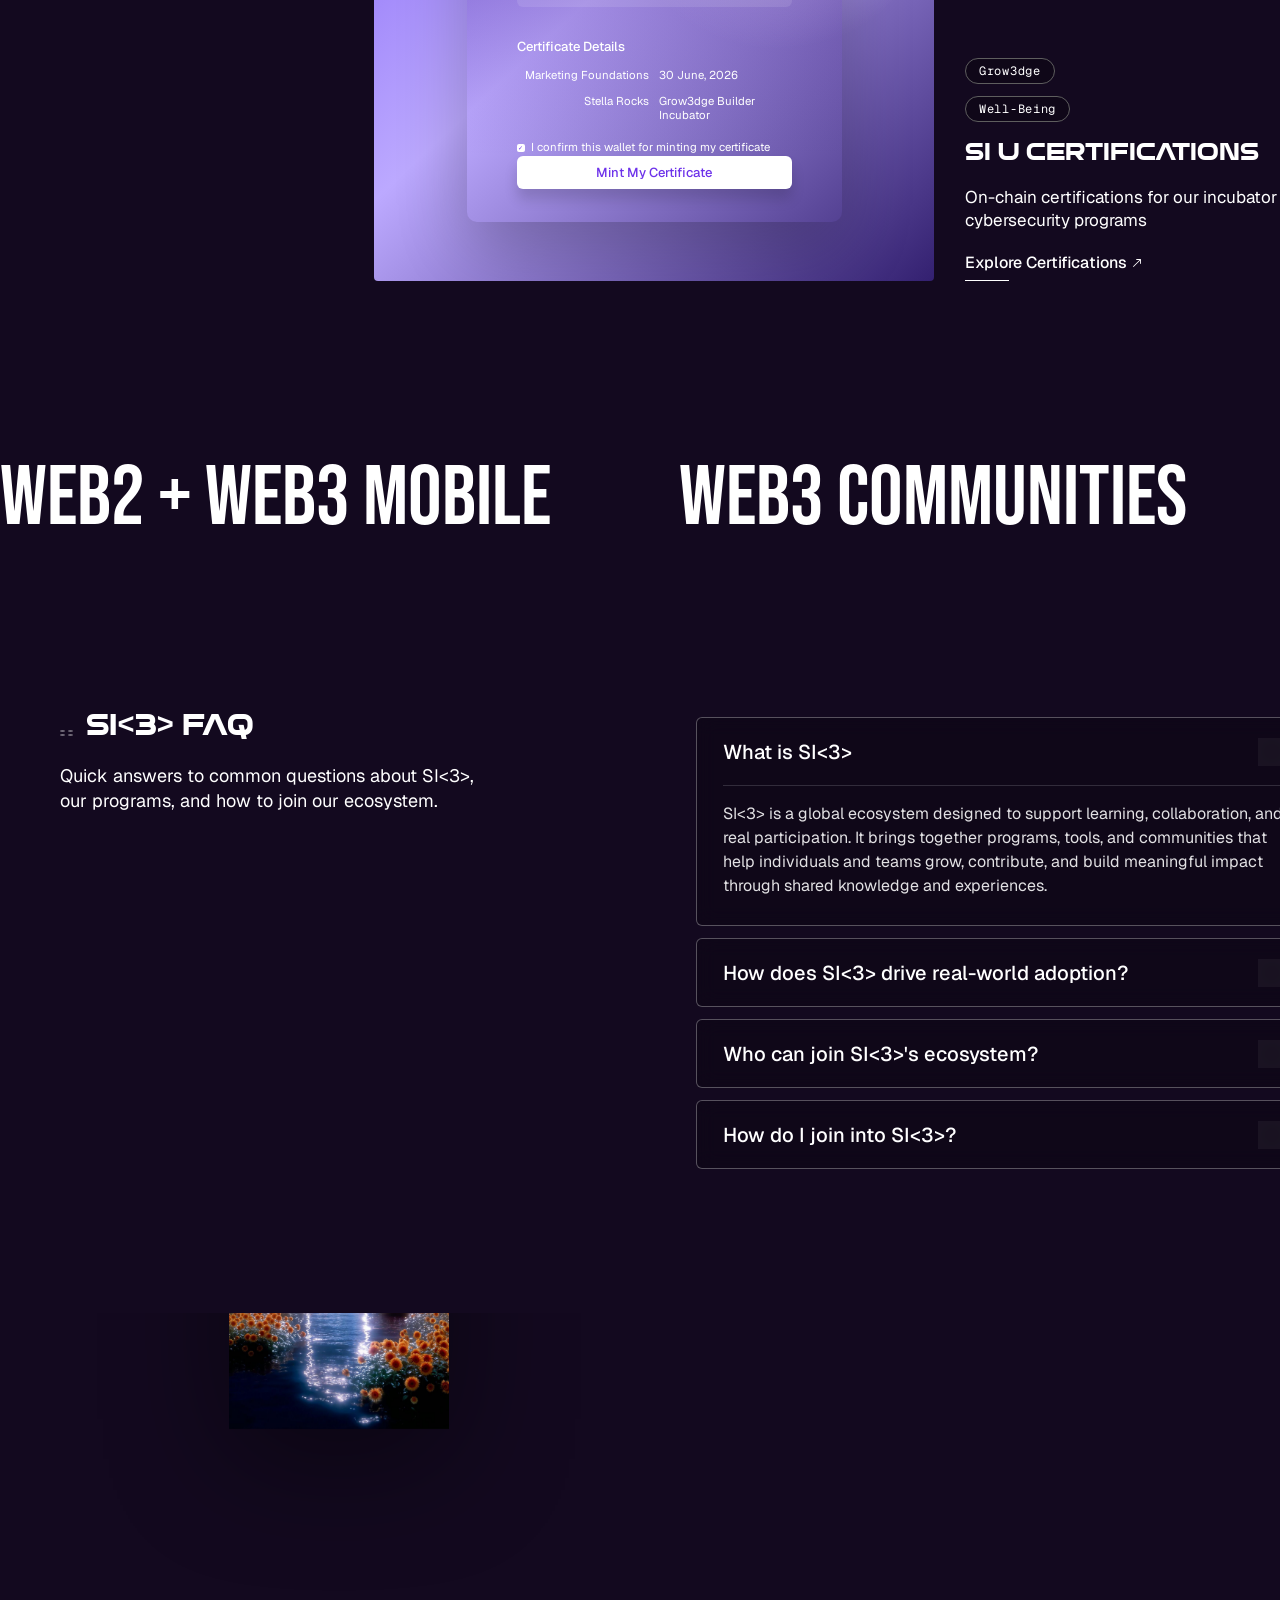
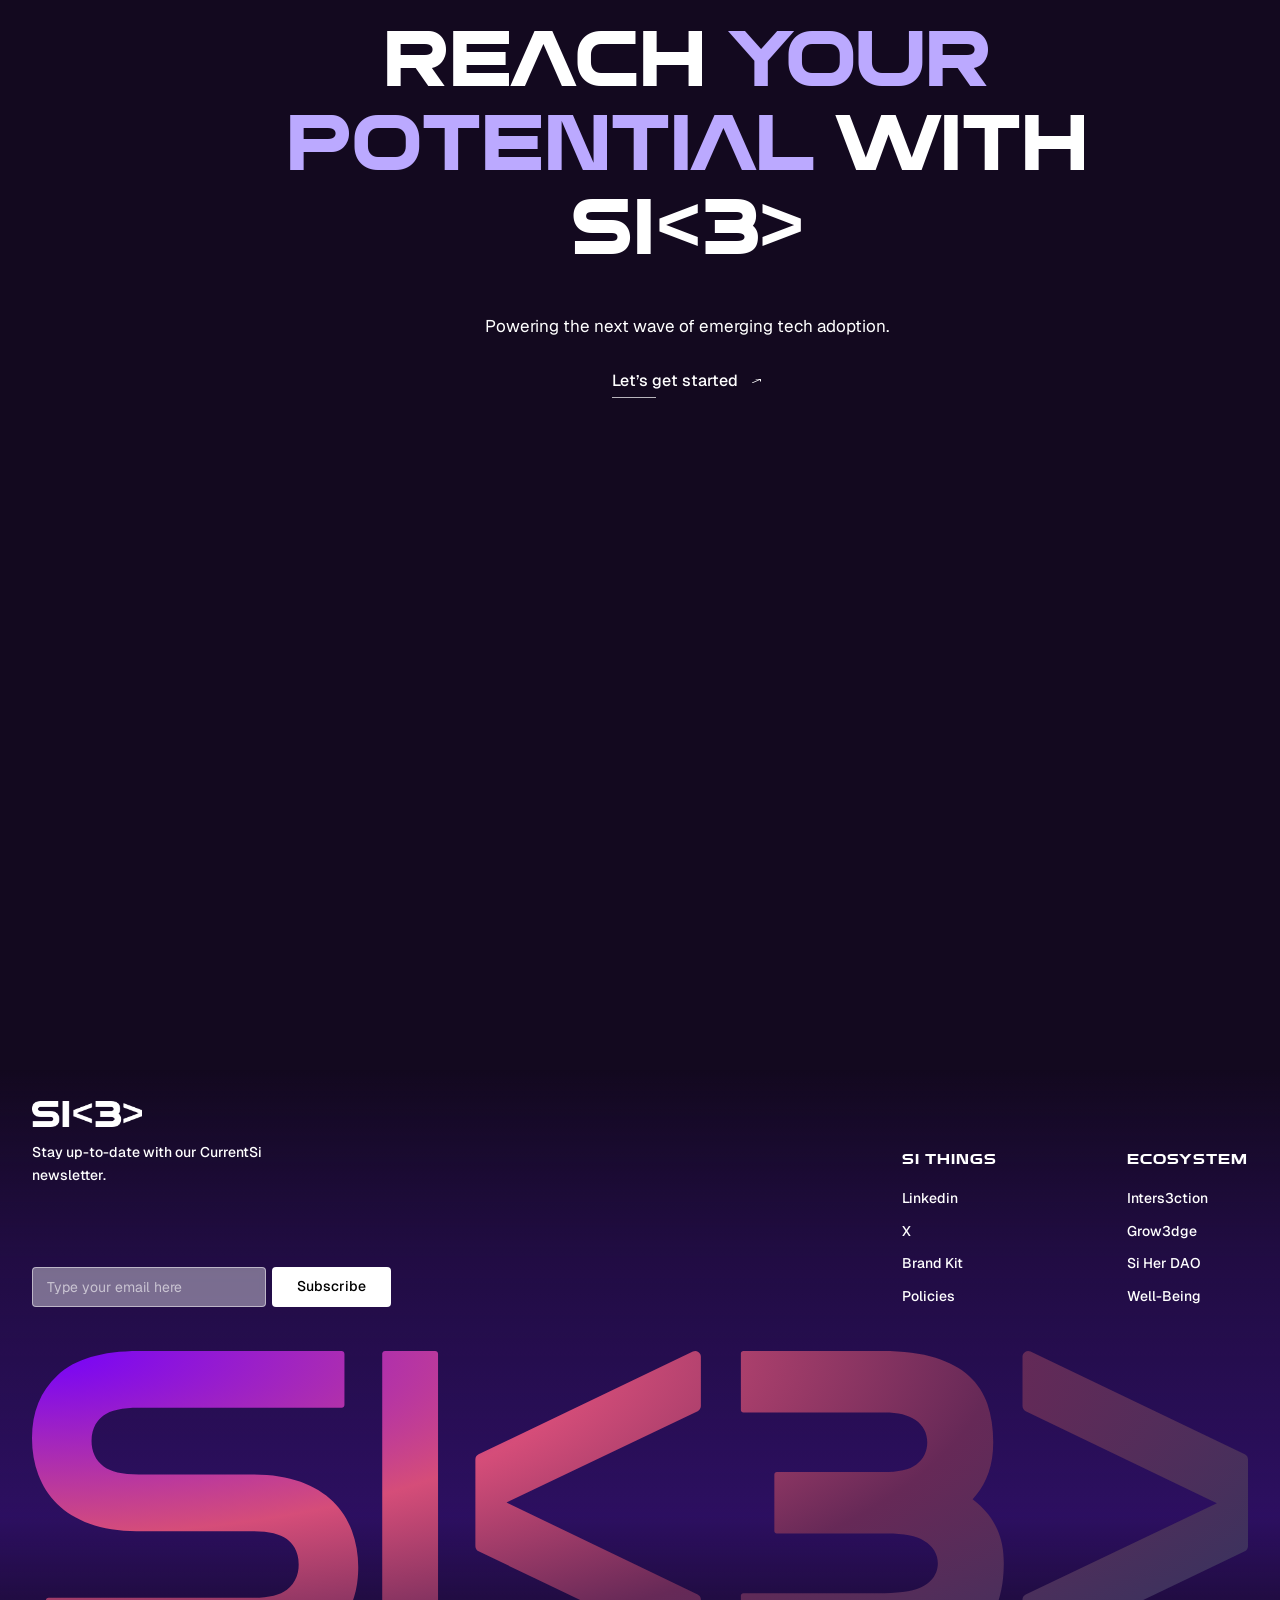
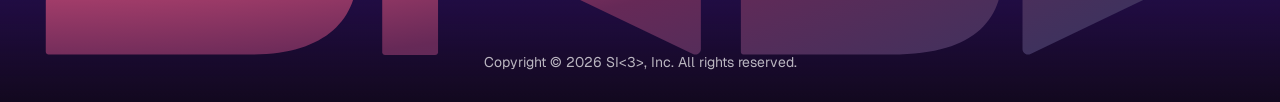
==== commit 20014a33: "feat: footer wordmark — align to content column + grain-gradient shader Two changes to the footer wa" ====
--- a/index.html
+++ b/index.html
@@ -2510,21 +2510,34 @@
         opacity: 0.7;
       }
 
+      /* Footer wordmark watermark — aligned to the content column (was
+         full-bleed) and filled with the animated grain-gradient shader,
+         clipped to the SI<3> wordmark via a CSS mask. The static radial
+         gradient below is the fallback shown if the shader (loaded from a
+         CDN at runtime) can't initialise — offline, no WebGL, etc. */
       .footer-watermark {
         position: relative;
         display: block;
-        width: 100%;
-        margin-top: 44px;
+        width: min(1264px, calc(100% - 64px));
+        margin: 44px auto 0;
+        aspect-ratio: 360 / 90;
         line-height: 0;
         pointer-events: none;
         user-select: none;
-      }
-
-      .footer-watermark img {
-        display: block;
-        width: 100%;
-        height: auto;
-        aspect-ratio: 1439 / 346;
+        background-color: #2f2159;
+        background-image: radial-gradient(120% 160% at 0% 0%, #7300ff 0%, #d54d79 38%, #662957 66%, #33345f 100%);
+        -webkit-mask: url("./si-assets/si3-wordmark-mask.svg") center / contain no-repeat;
+        mask: url("./si-assets/si3-wordmark-mask.svg") center / contain no-repeat;
+      }
+
+      #footerShaderMount,
+      #footerShaderMount > div,
+      #footerShaderMount canvas {
+        position: absolute;
+        inset: 0;
+        width: 100% !important;
+        height: 100% !important;
+        display: block !important;
       }
 
       .footer-copyright {
@@ -3565,7 +3578,7 @@
         </nav>
       </div>
       <div class="footer-watermark" aria-hidden="true">
-        <img src="./si-assets/footer-si3-wordmark.svg" alt=""  loading="lazy" decoding="async"/>
+        <div id="footerShaderMount"></div>
       </div>
       <p class="footer-copyright">Copyright &copy; 2026 SI&lt;3&gt;, Inc. All rights reserved.</p>
     </footer>
@@ -4182,5 +4195,33 @@
         });
       })();
     </script>
+
+    <!-- Footer wordmark grain-gradient shader. Loads React + the shader lib
+         from a CDN at runtime and renders into #footerShaderMount, clipped
+         by the CSS mask on .footer-watermark. If anything fails to load
+         (offline / no WebGL), the static radial-gradient fill on
+         .footer-watermark remains visible as the fallback. -->
+    <script type="module">
+      const mount = document.getElementById("footerShaderMount");
+      if (mount && !window.matchMedia("(prefers-reduced-motion: reduce)").matches) {
+        try {
+          const React = (await import("https://esm.sh/react@18.3.1")).default;
+          const { createRoot } = await import("https://esm.sh/react-dom@18.3.1/client");
+          const { GrainGradient } = await import(
+            "https://esm.sh/@paper-design/shaders-react@0.0.76?deps=react@18.3.1,react-dom@18.3.1"
+          );
+          const props = {
+            speed: 1.6, scale: 1.87, rotation: 36, offsetX: 0, offsetY: 0,
+            softness: 0.93, intensity: 0.55, noise: 0.22, shape: "corners",
+            colors: ["#7300FF", "#D54D79", "#662957", "#33345F"],
+            colorBack: "#00000000",
+            style: { backgroundColor: "#2F2159", height: "100%", width: "100%" },
+          };
+          createRoot(mount).render(React.createElement(GrainGradient, props));
+        } catch (e) {
+          console.warn("Footer shader failed to load, using static gradient fallback:", e);
+        }
+      }
+    </script>
   </body>
 </html>
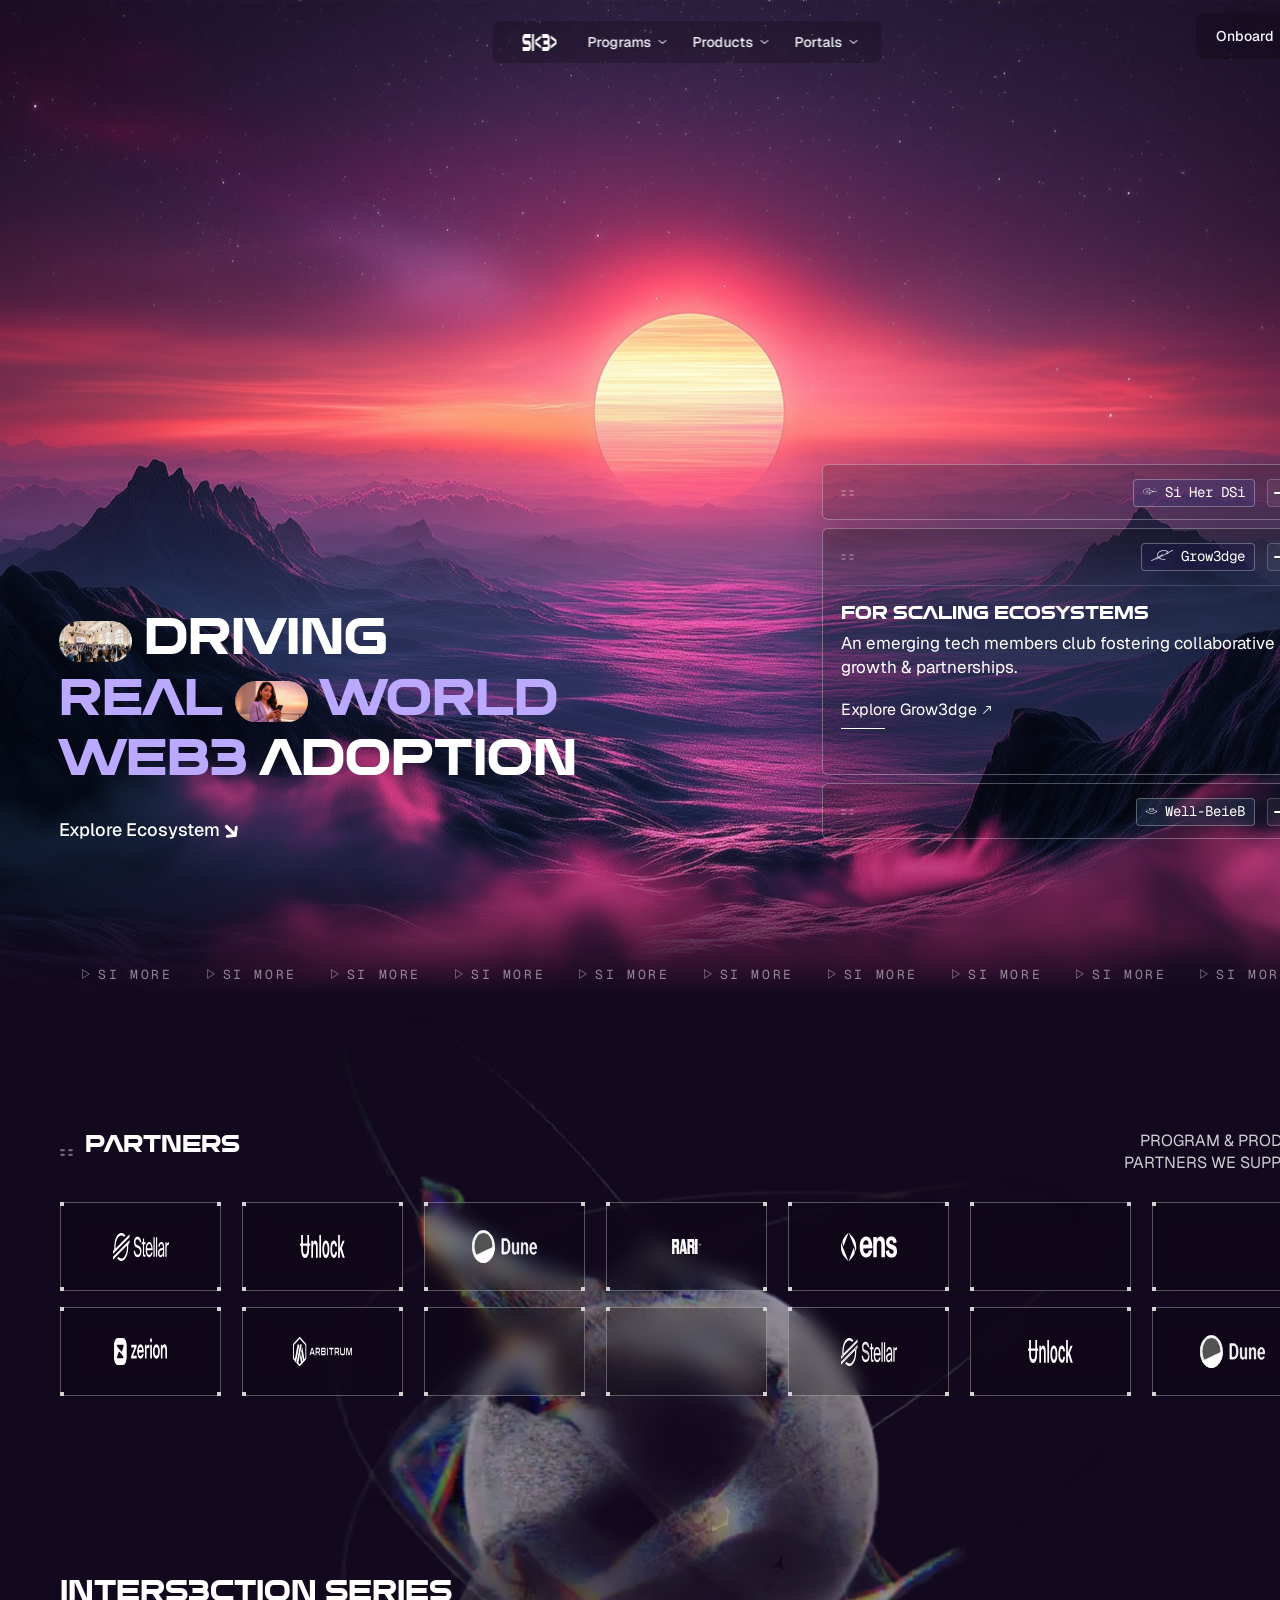
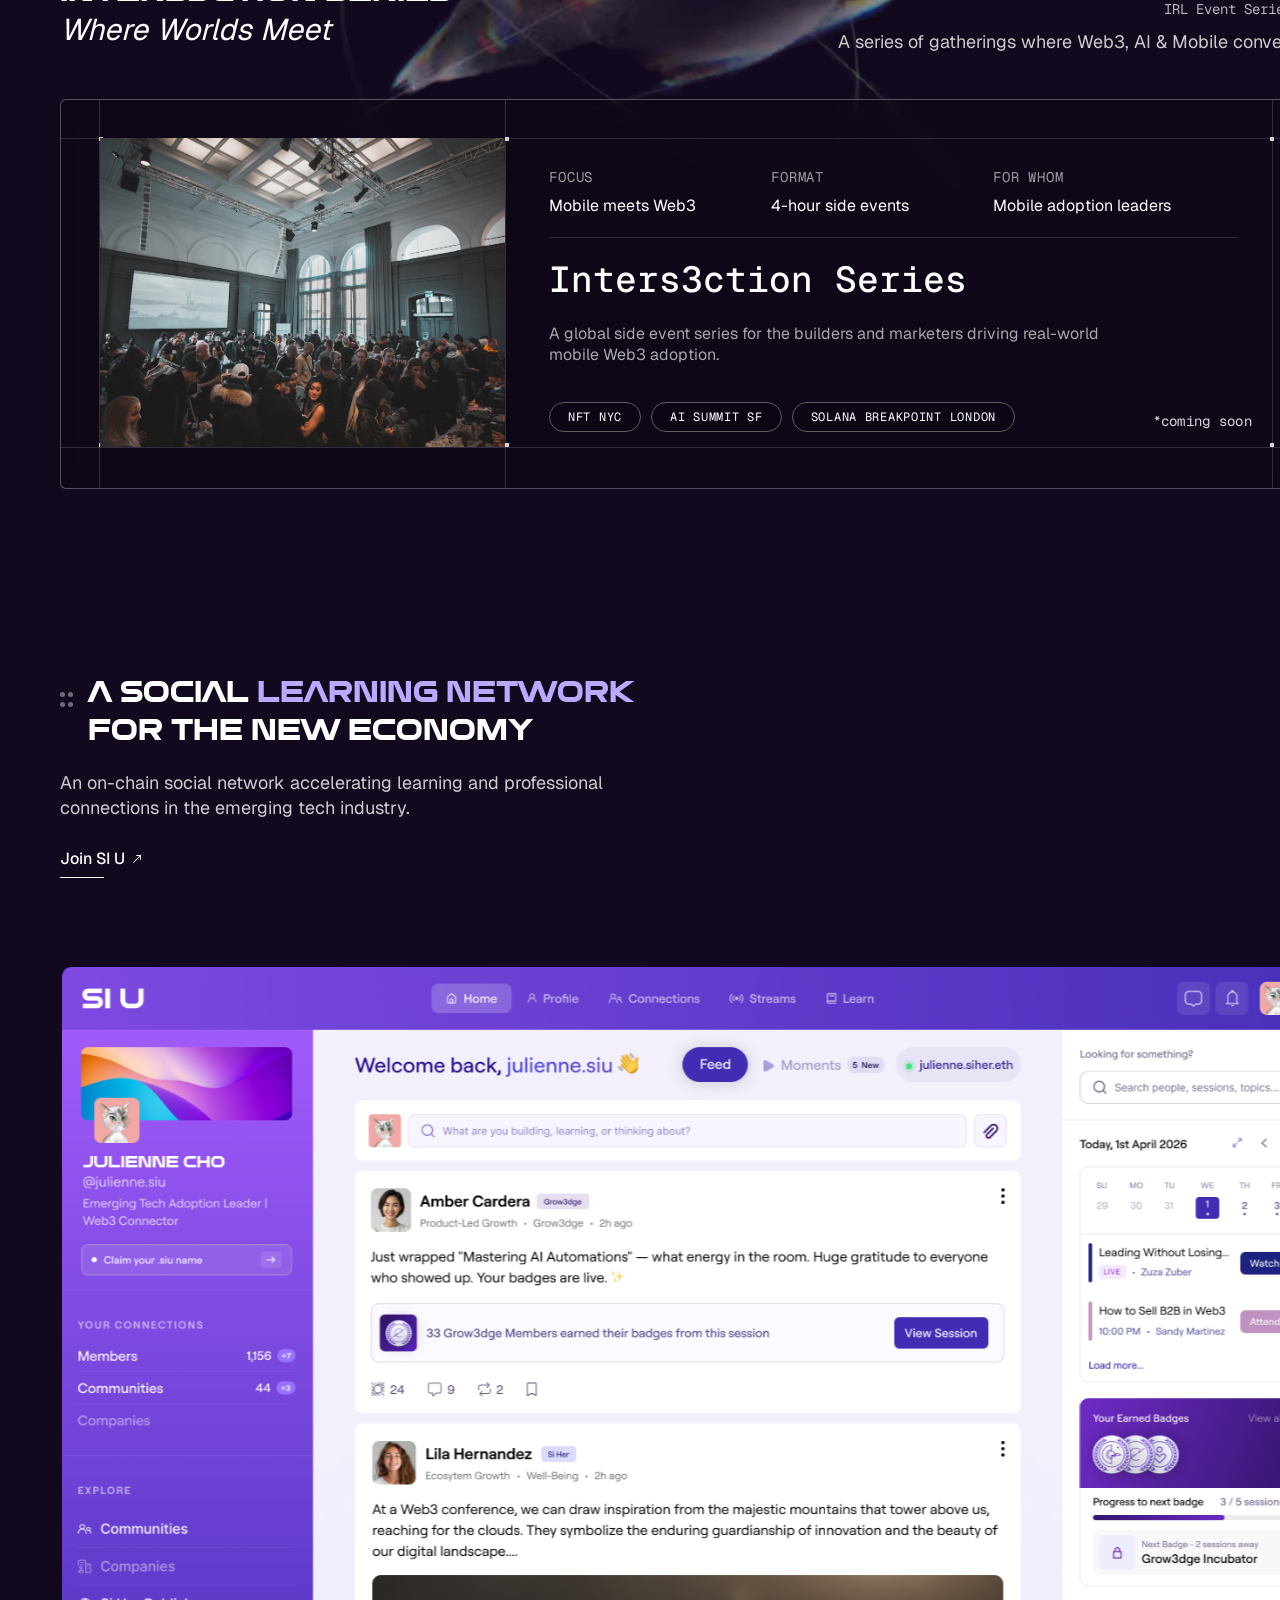
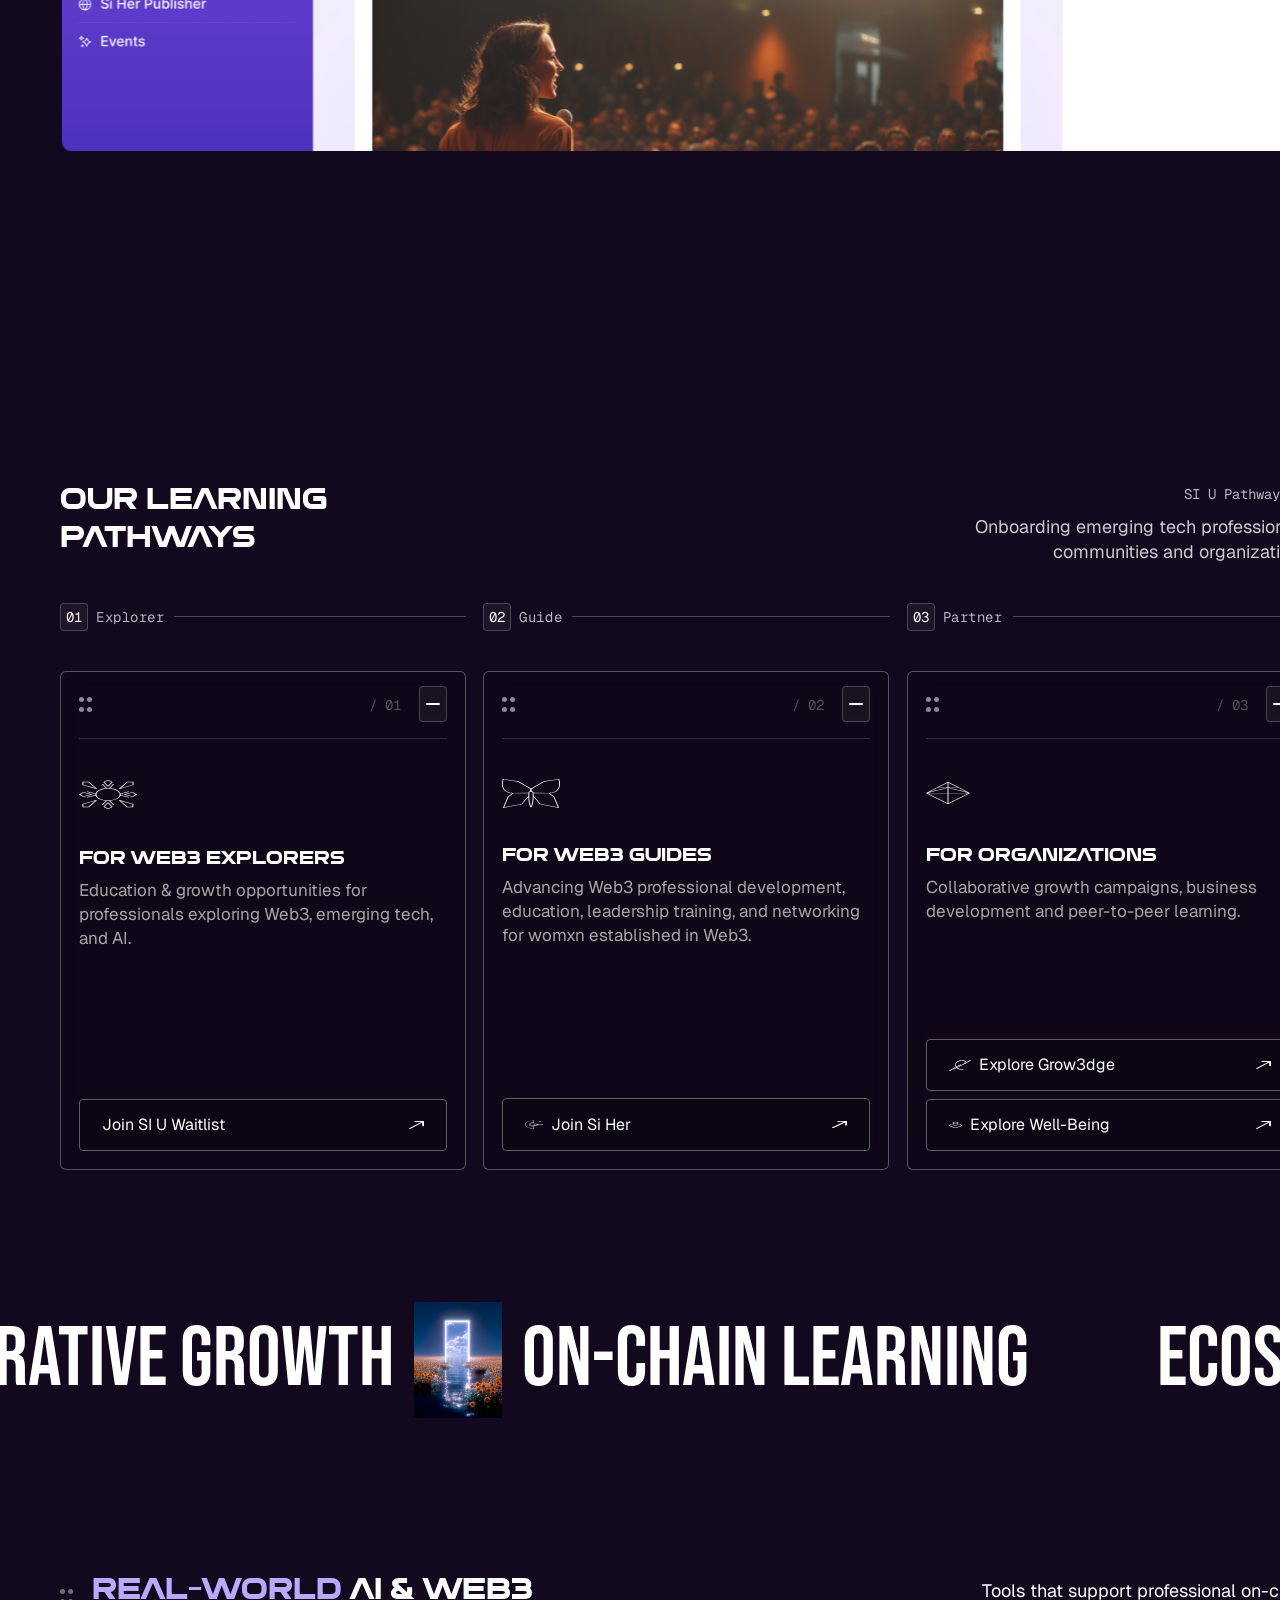
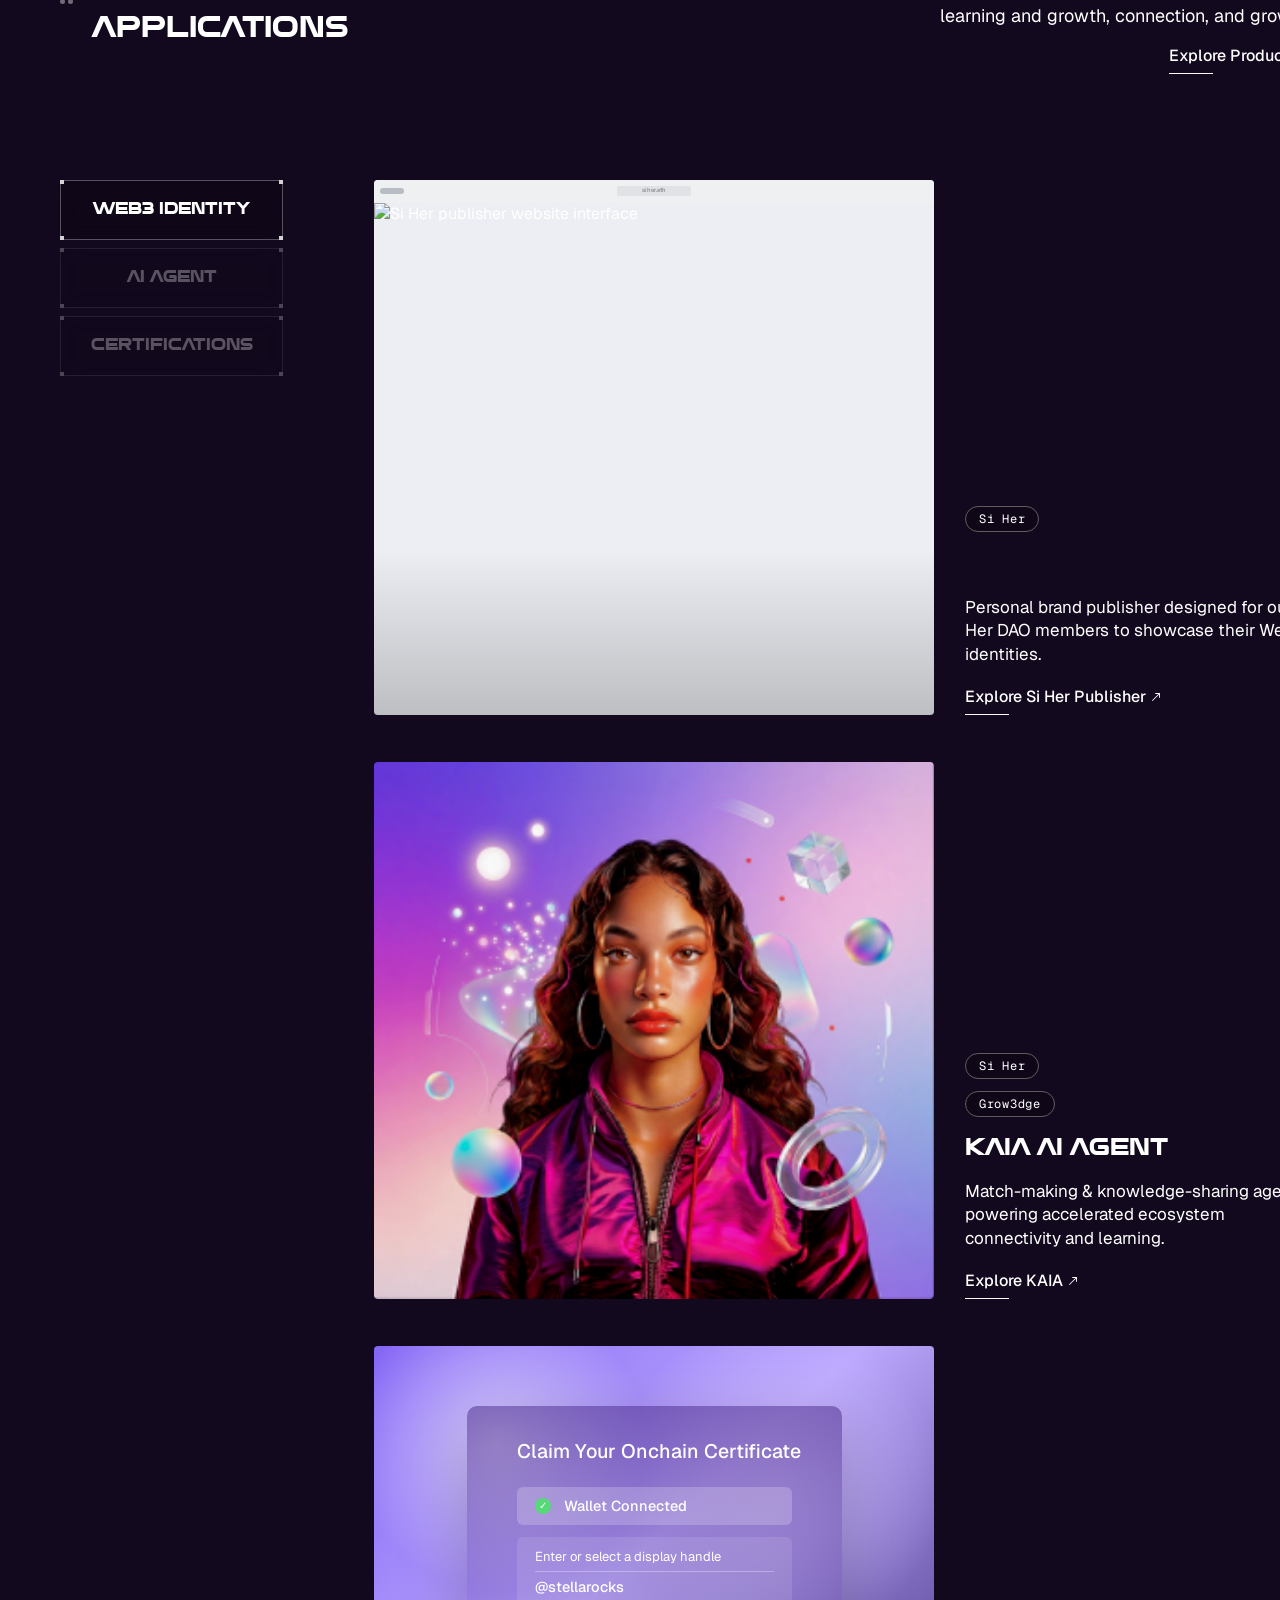
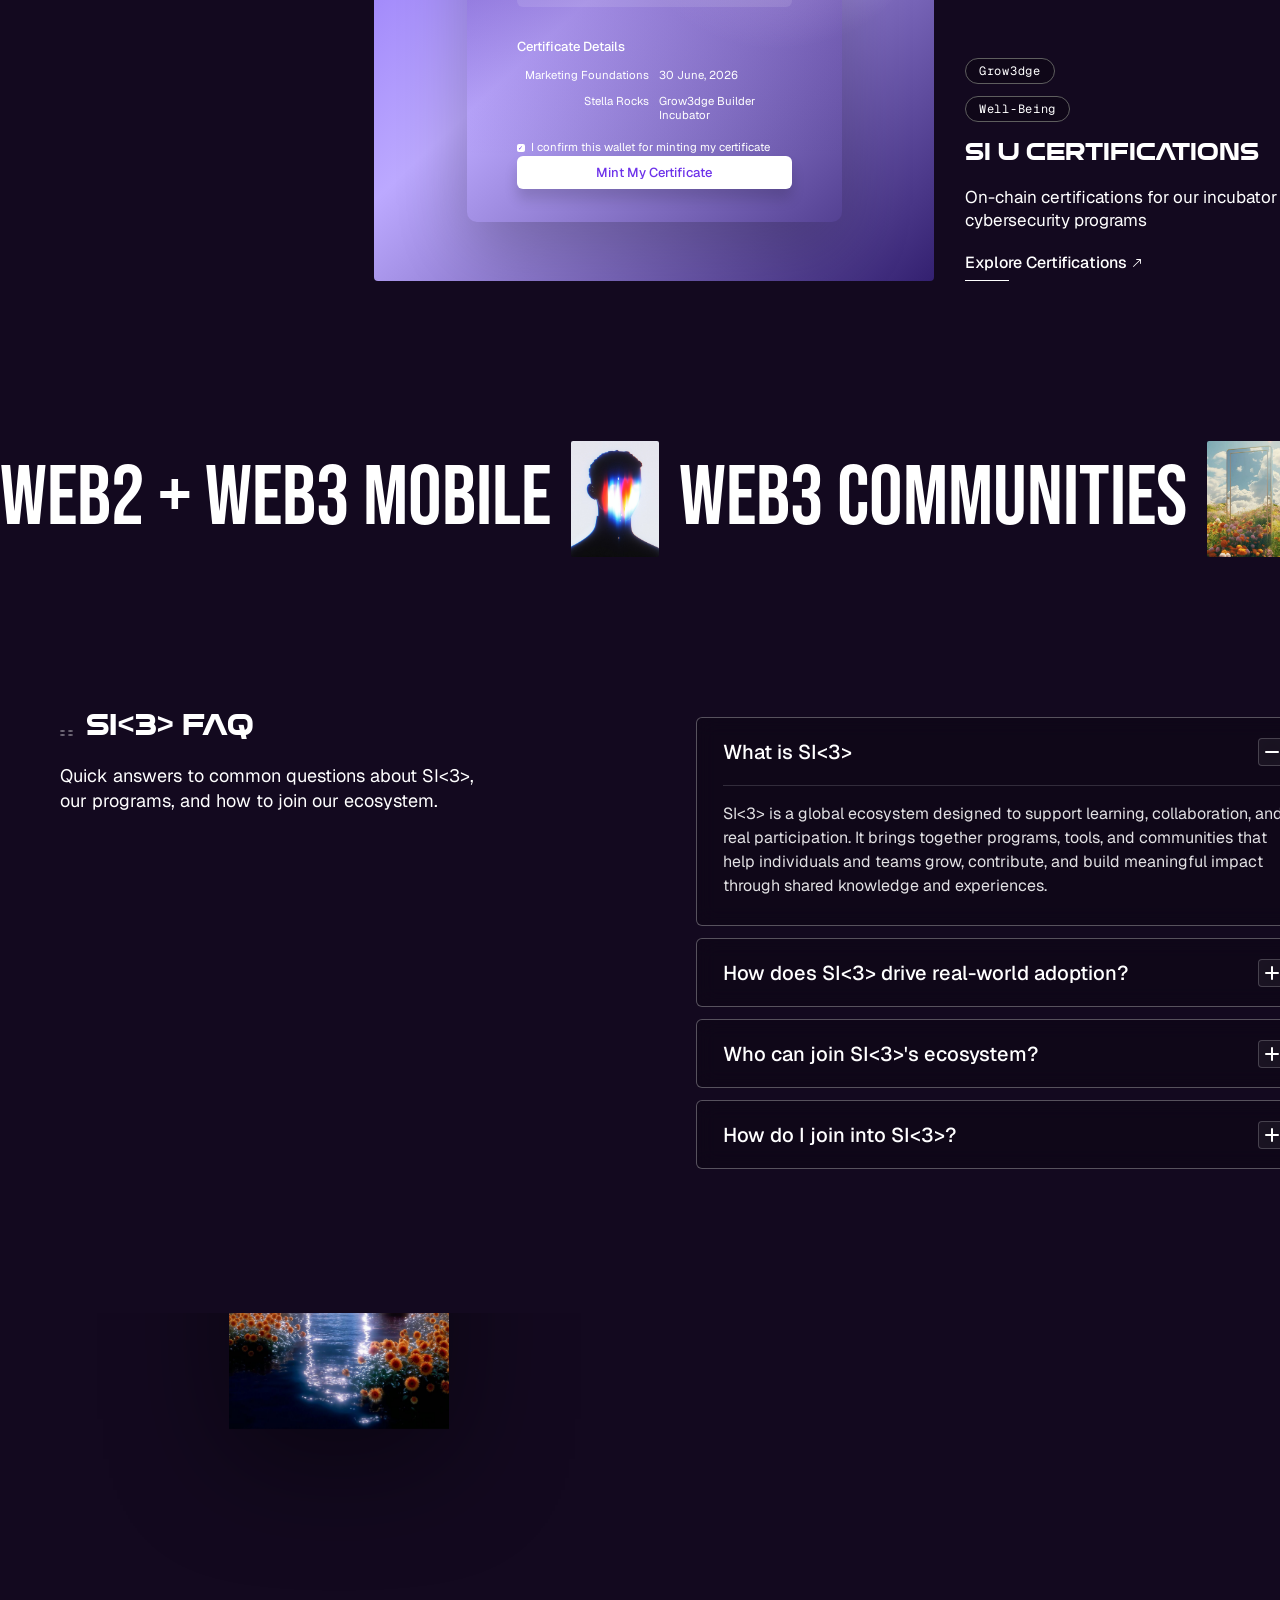
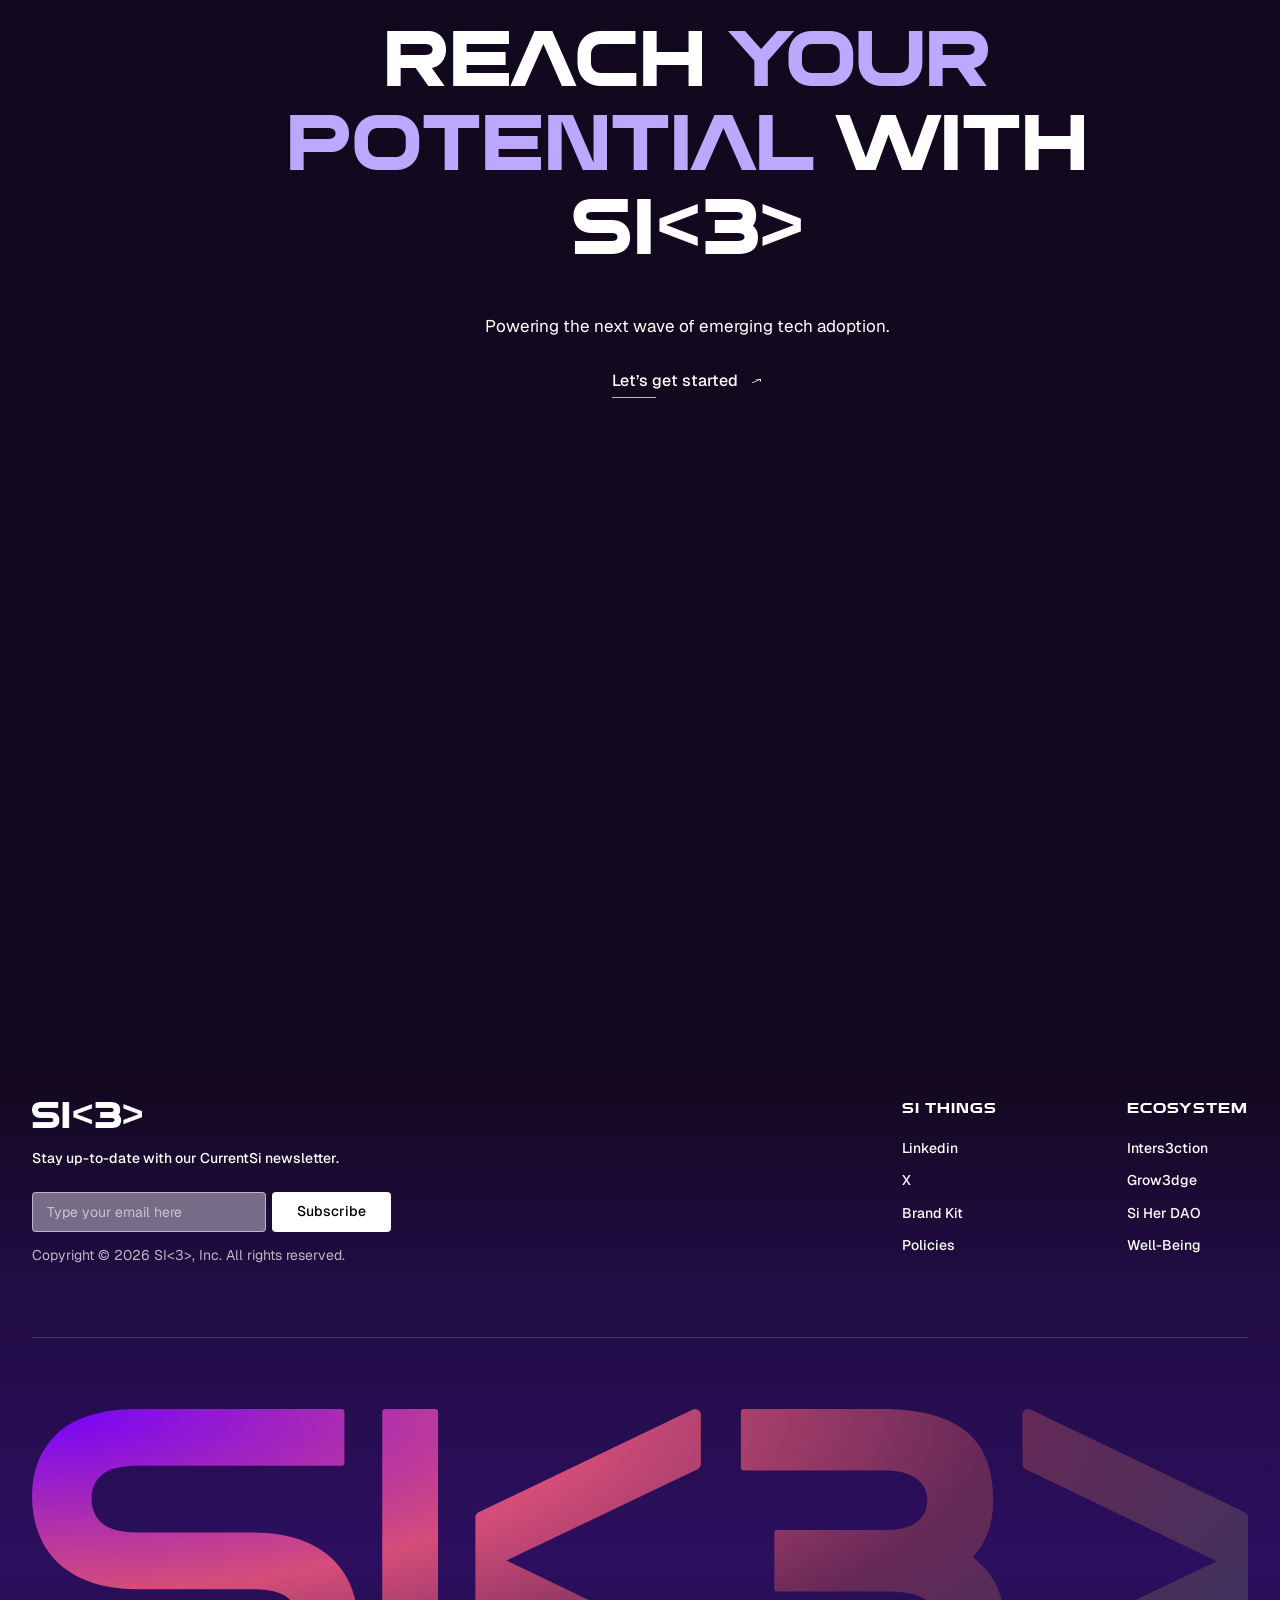
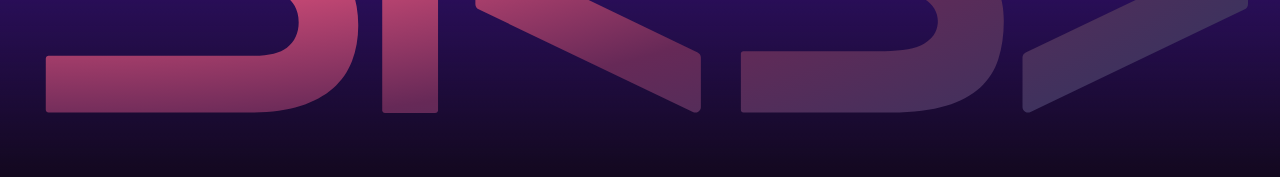
==== commit 07a9db67: "feat: rework footer layout to match Figma 123:3 (shader wordmark kept) Restructures the footer to th" ====
--- a/index.html
+++ b/index.html
@@ -2359,12 +2359,13 @@
         );
         color: #fff;
         overflow: hidden;
+        padding-bottom: 64px;
       }
 
       .footer-inner {
         width: min(1264px, calc(100% - 64px));
         display: flex;
-        align-items: flex-end;
+        align-items: flex-start;
         justify-content: space-between;
         gap: 48px;
       }
@@ -2372,21 +2373,13 @@
       .footer-brand {
         display: flex;
         flex-direction: column;
-        gap: 81px;
-        max-width: 359px;
-      }
-
-      .footer-brand-top {
-        display: flex;
-        flex-direction: column;
-        gap: 14px;
-        width: 295px;
-        max-width: 100%;
+        align-items: flex-start;
+        max-width: 447px;
       }
 
       .footer-brand-logo {
         width: 110px;
-        height: 26px;
+        height: 28px;
         display: inline-flex;
       }
 
@@ -2398,7 +2391,7 @@
       }
 
       .footer-brand-tagline {
-        margin: 0;
+        margin: 18px 0 0;
         font-family: Geist, Arial, sans-serif;
         font-size: 14px;
         font-weight: 500;
@@ -2413,6 +2406,7 @@
         gap: 6px;
         width: 359px;
         max-width: 100%;
+        margin-top: 22px;
       }
 
       .footer-newsletter-input {
@@ -2510,6 +2504,15 @@
         opacity: 0.7;
       }
 
+      /* Full-width divider between the footer content and the wordmark. */
+      .footer-divider {
+        width: min(1264px, calc(100% - 64px));
+        height: 1px;
+        margin: 74px auto 0;
+        border: 0;
+        background: rgba(255, 255, 255, 0.15);
+      }
+
       /* Footer wordmark watermark — aligned to the content column (was
          full-bleed) and filled with the animated grain-gradient shader,
          clipped to the SI<3> wordmark via a CSS mask. The static radial
@@ -2519,7 +2522,7 @@
         position: relative;
         display: block;
         width: min(1264px, calc(100% - 64px));
-        margin: 44px auto 0;
+        margin: 71px auto 0;
         aspect-ratio: 360 / 90;
         line-height: 0;
         pointer-events: none;
@@ -2541,13 +2544,13 @@
       }
 
       .footer-copyright {
-        margin: 0 0 32px;
+        margin: 16px 0 0;
         font-family: Geist, Arial, sans-serif;
         font-size: 14px;
         font-weight: 400;
         line-height: 1.1;
         color: rgba(255, 255, 255, 0.7);
-        text-align: center;
+        text-align: left;
       }
 
       @media (max-width: 900px) {
@@ -2557,10 +2560,9 @@
           align-items: stretch;
           gap: 56px;
         }
-        .footer-brand { gap: 36px; max-width: none; }
-        .footer-brand-top { width: 100%; }
+        .footer-brand { max-width: none; }
         .footer-newsletter { width: 100%; }
-        .footer-links { width: 100%; }
+        .footer-links { width: 100%; max-width: 346px; }
       }
 
       @media (max-width: 480px) {
@@ -3536,14 +3538,12 @@
     <footer class="site-footer" aria-labelledby="footer-newsletter-title">
       <div class="footer-inner">
         <div class="footer-brand">
-          <div class="footer-brand-top">
-            <span class="footer-brand-logo" aria-label="SI<3>">
-              <img src="./si-assets/hero-logo.png" alt="SI<3>" />
-            </span>
-            <p class="footer-brand-tagline" id="footer-newsletter-title">
-              Stay up-to-date with our CurrentSi newsletter.
-            </p>
-          </div>
+          <span class="footer-brand-logo" aria-label="SI<3>">
+            <img src="./si-assets/hero-logo.png" alt="SI<3>" />
+          </span>
+          <p class="footer-brand-tagline" id="footer-newsletter-title">
+            Stay up-to-date with our CurrentSi newsletter.
+          </p>
           <form class="footer-newsletter" novalidate>
             <label class="sr-only" for="footer-email" style="position:absolute;width:1px;height:1px;overflow:hidden;clip:rect(0 0 0 0);">Email</label>
             <input
@@ -3555,6 +3555,7 @@
             />
             <button class="footer-newsletter-submit" type="submit">Subscribe</button>
           </form>
+          <p class="footer-copyright">Copyright &copy; 2026 SI&lt;3&gt;, Inc. All rights reserved.</p>
         </div>
         <nav class="footer-links" aria-label="Footer">
           <div class="footer-links-col">
@@ -3577,10 +3578,10 @@
           </div>
         </nav>
       </div>
+      <hr class="footer-divider" aria-hidden="true" />
       <div class="footer-watermark" aria-hidden="true">
         <div id="footerShaderMount"></div>
       </div>
-      <p class="footer-copyright">Copyright &copy; 2026 SI&lt;3&gt;, Inc. All rights reserved.</p>
     </footer>
     <script>
       /* ============================================================
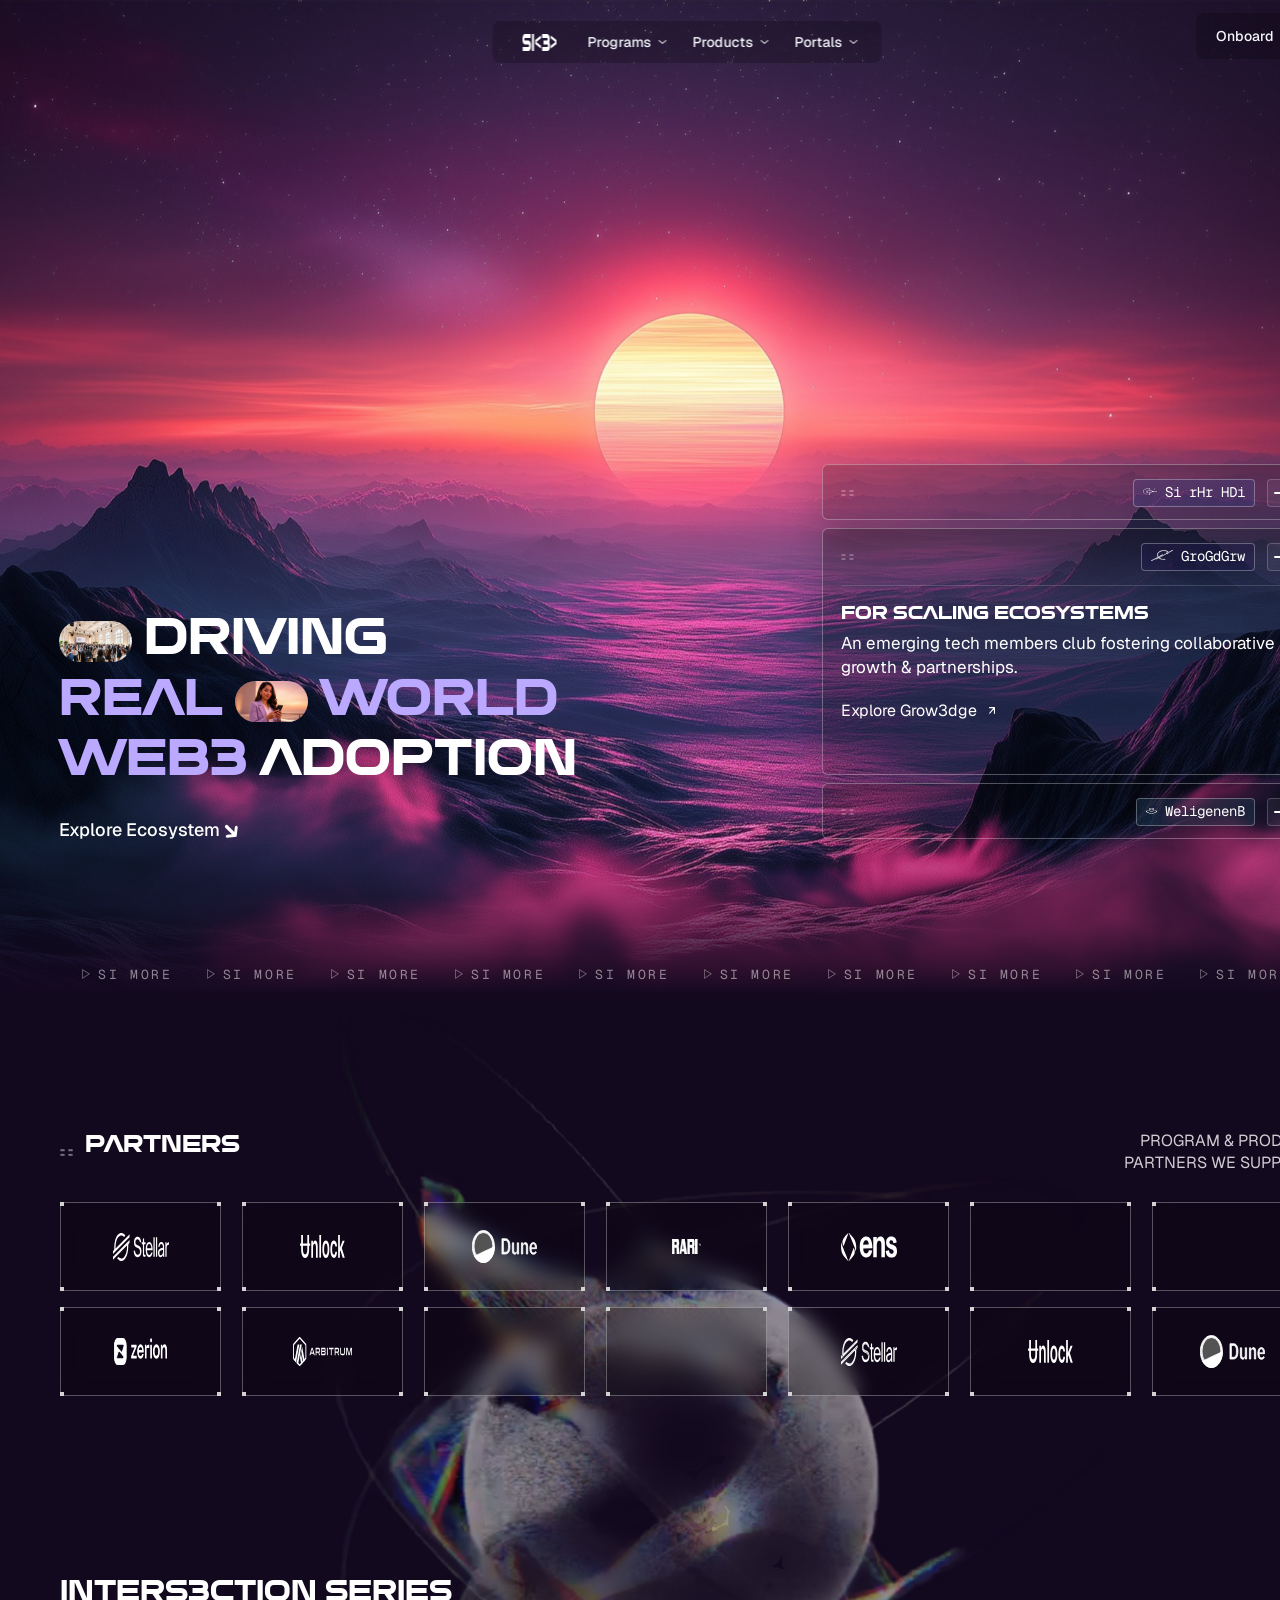
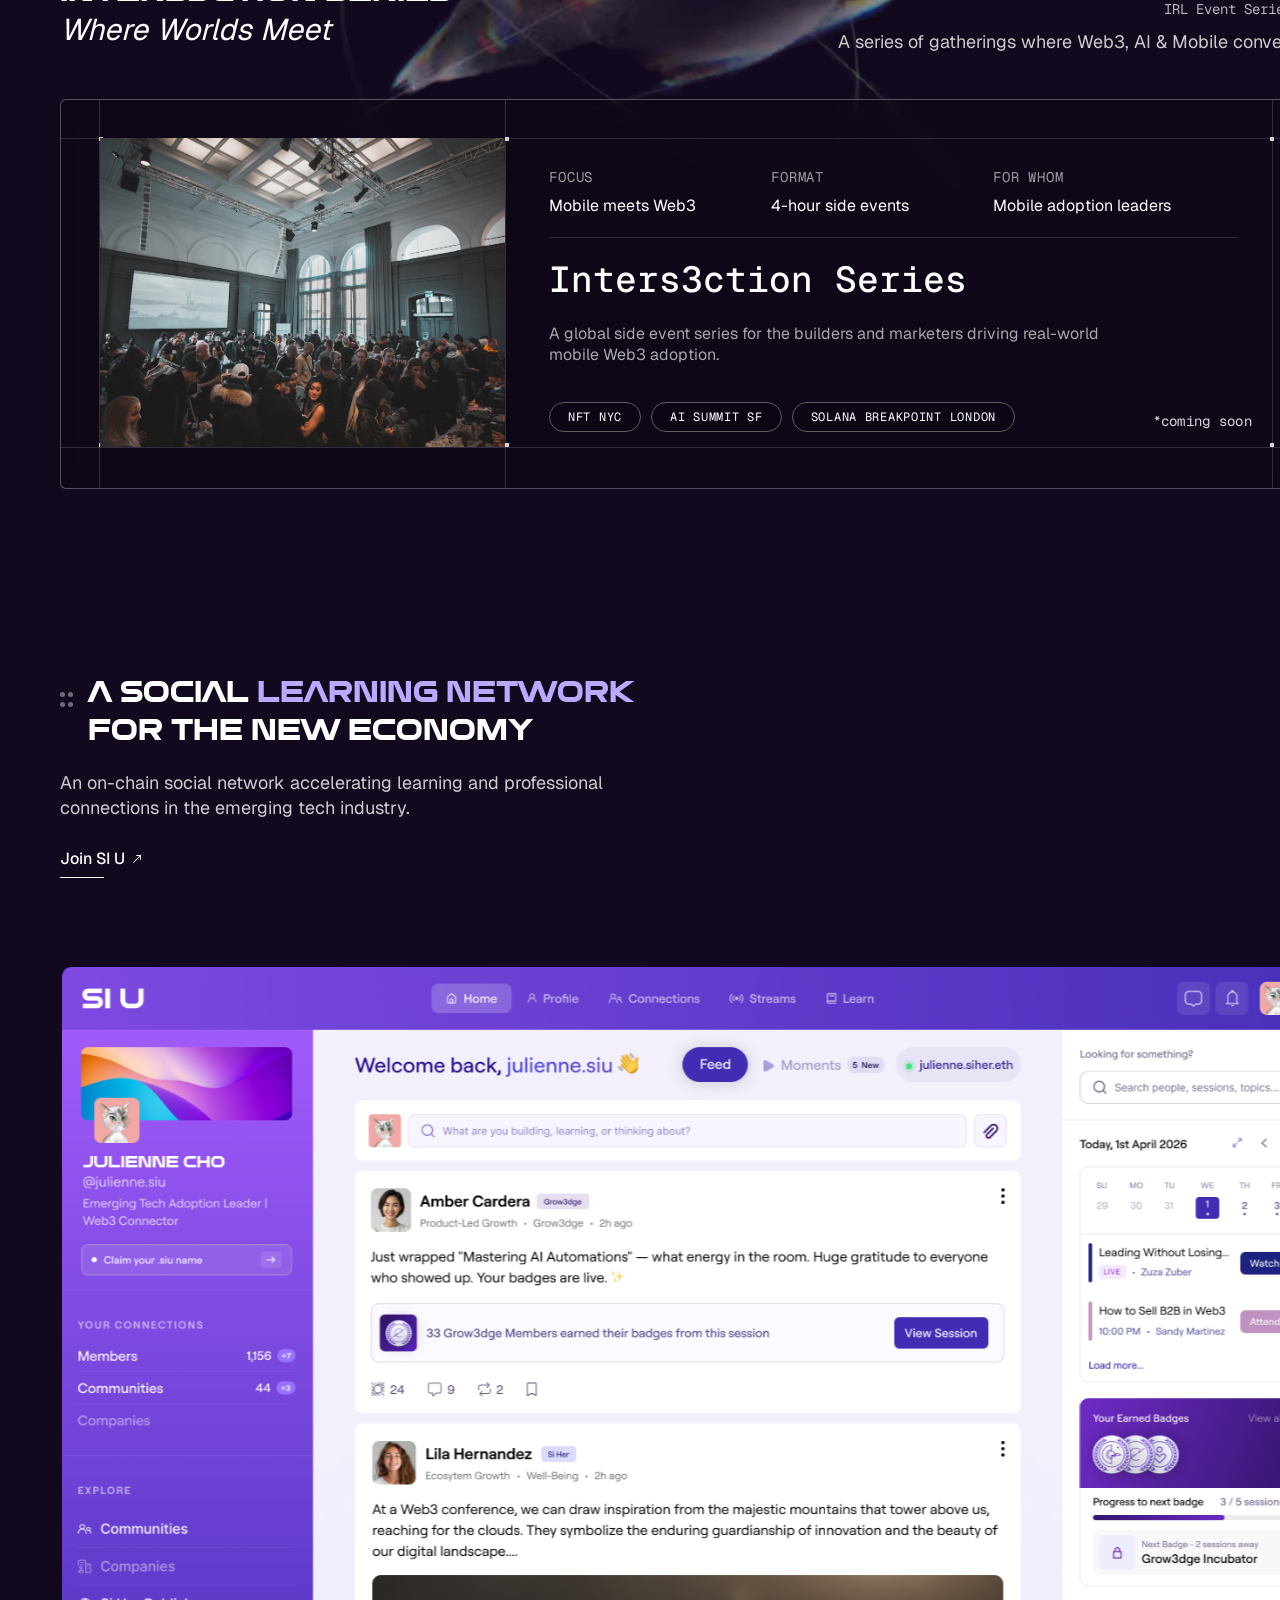
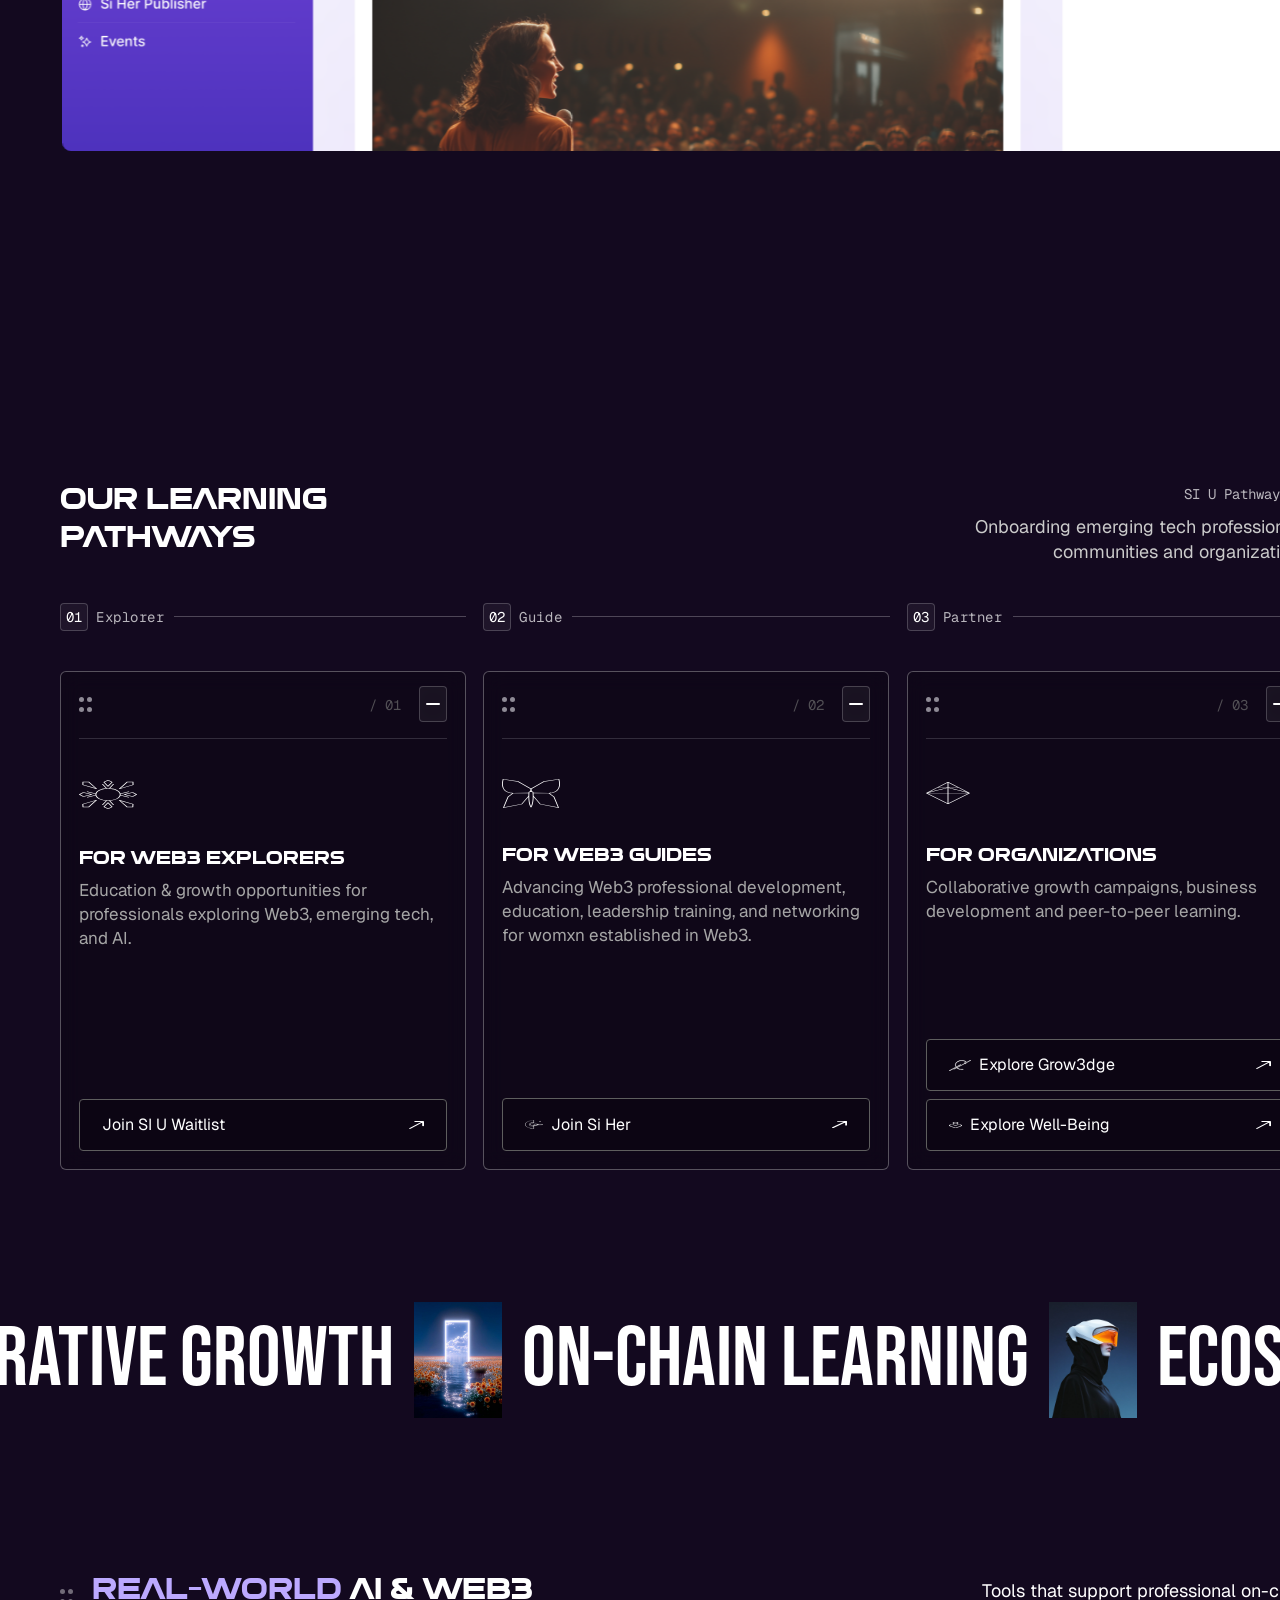
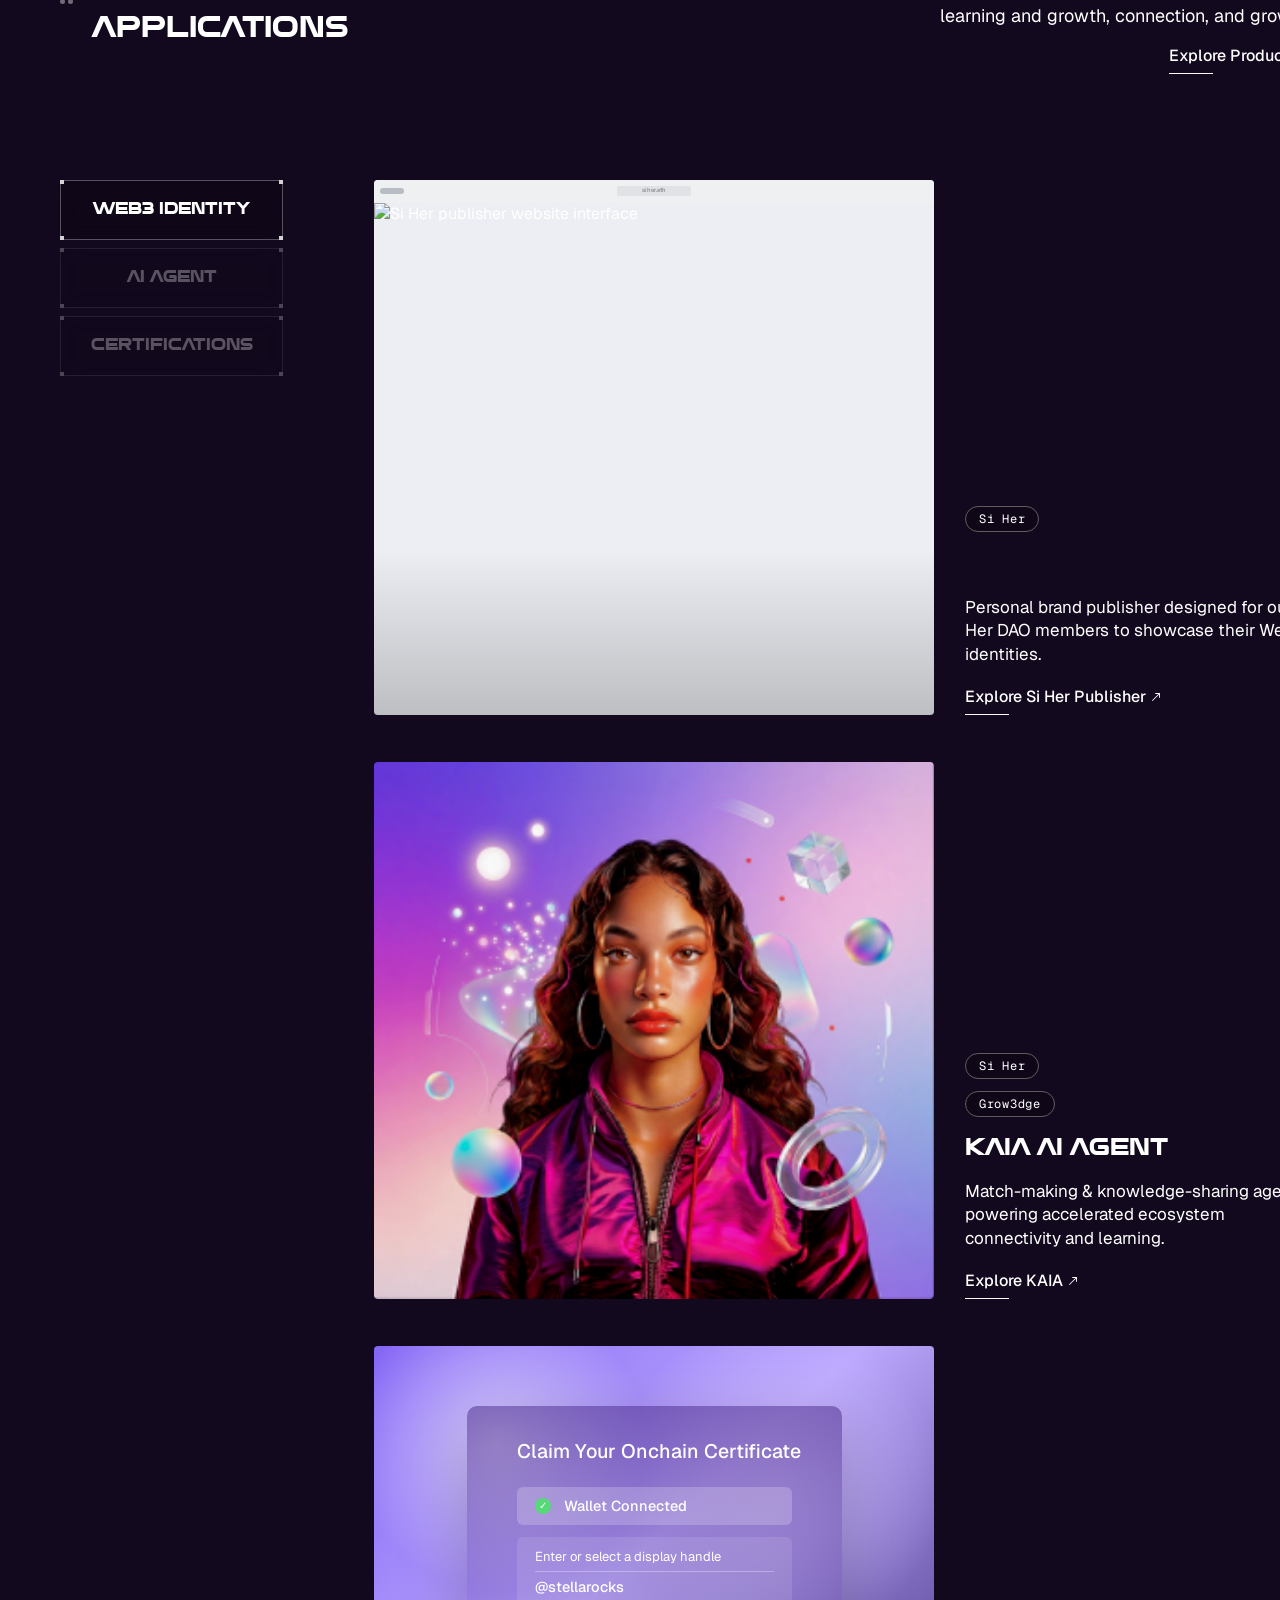
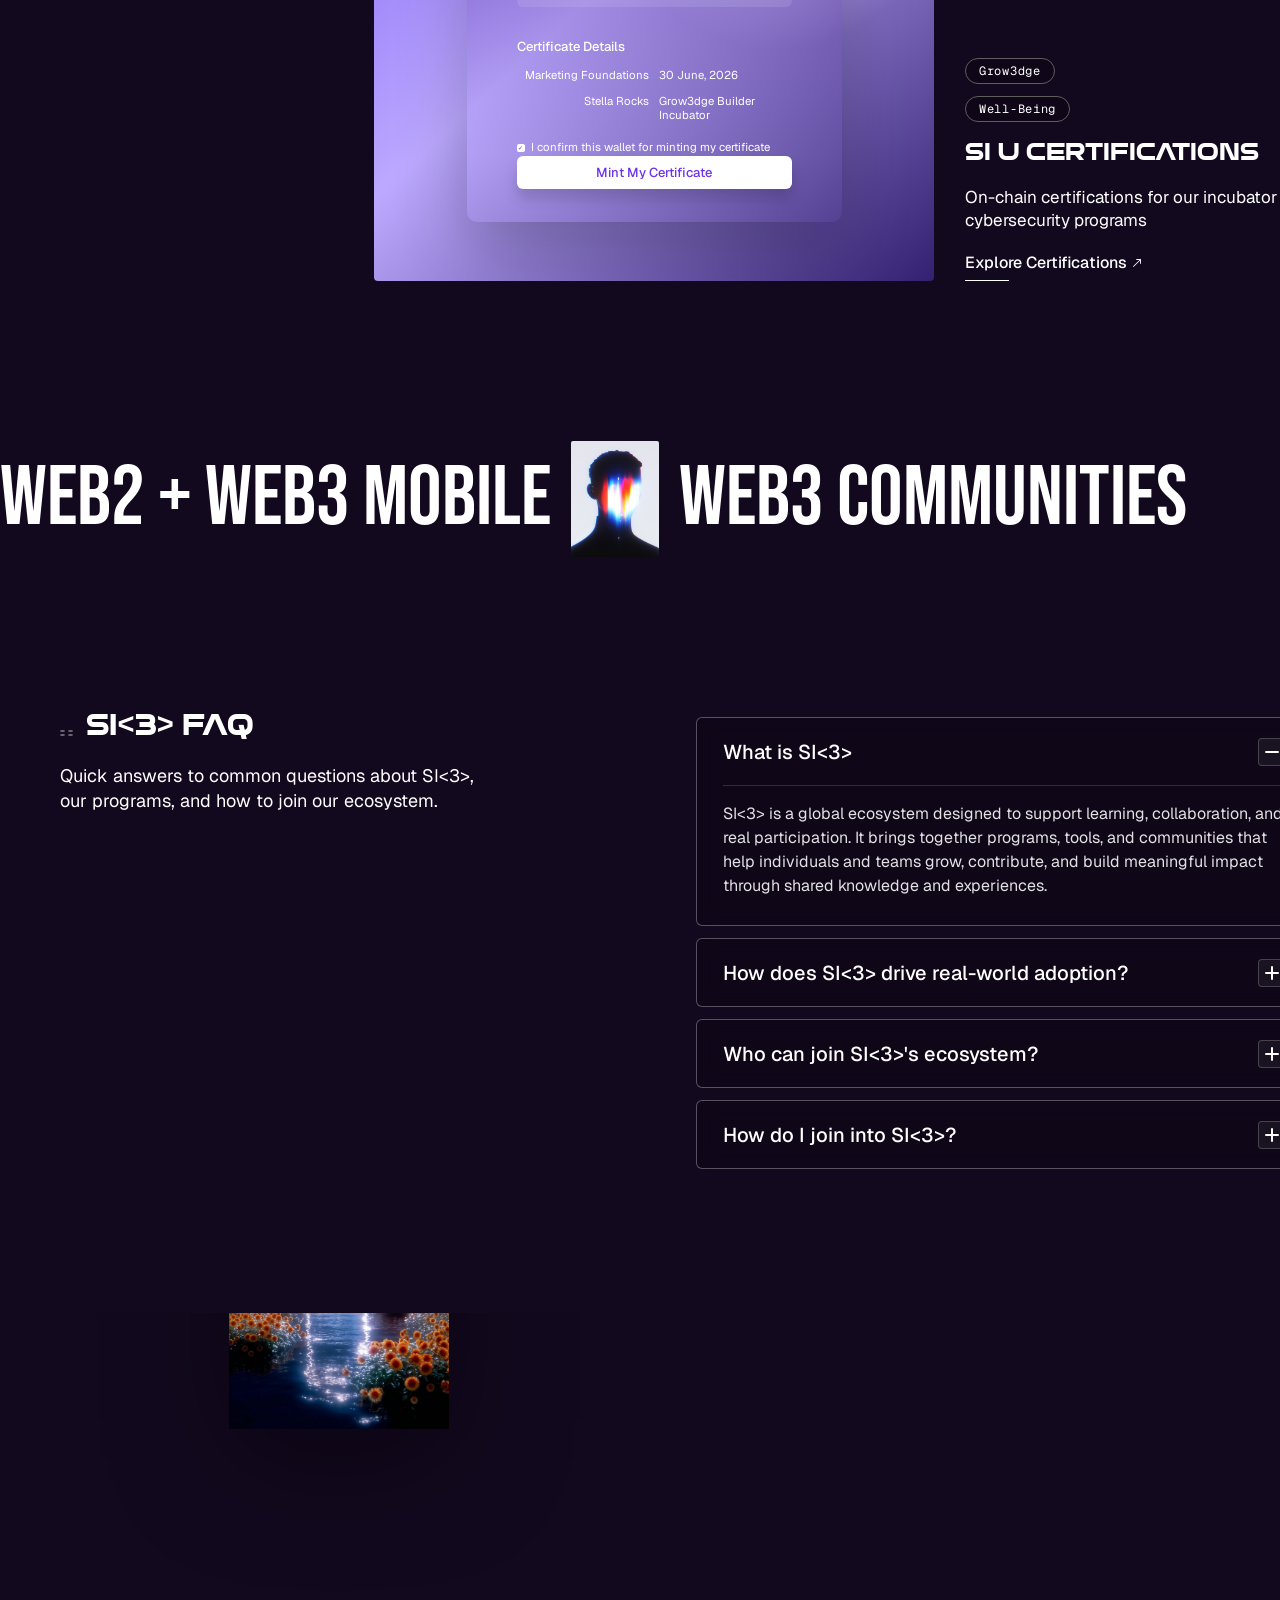
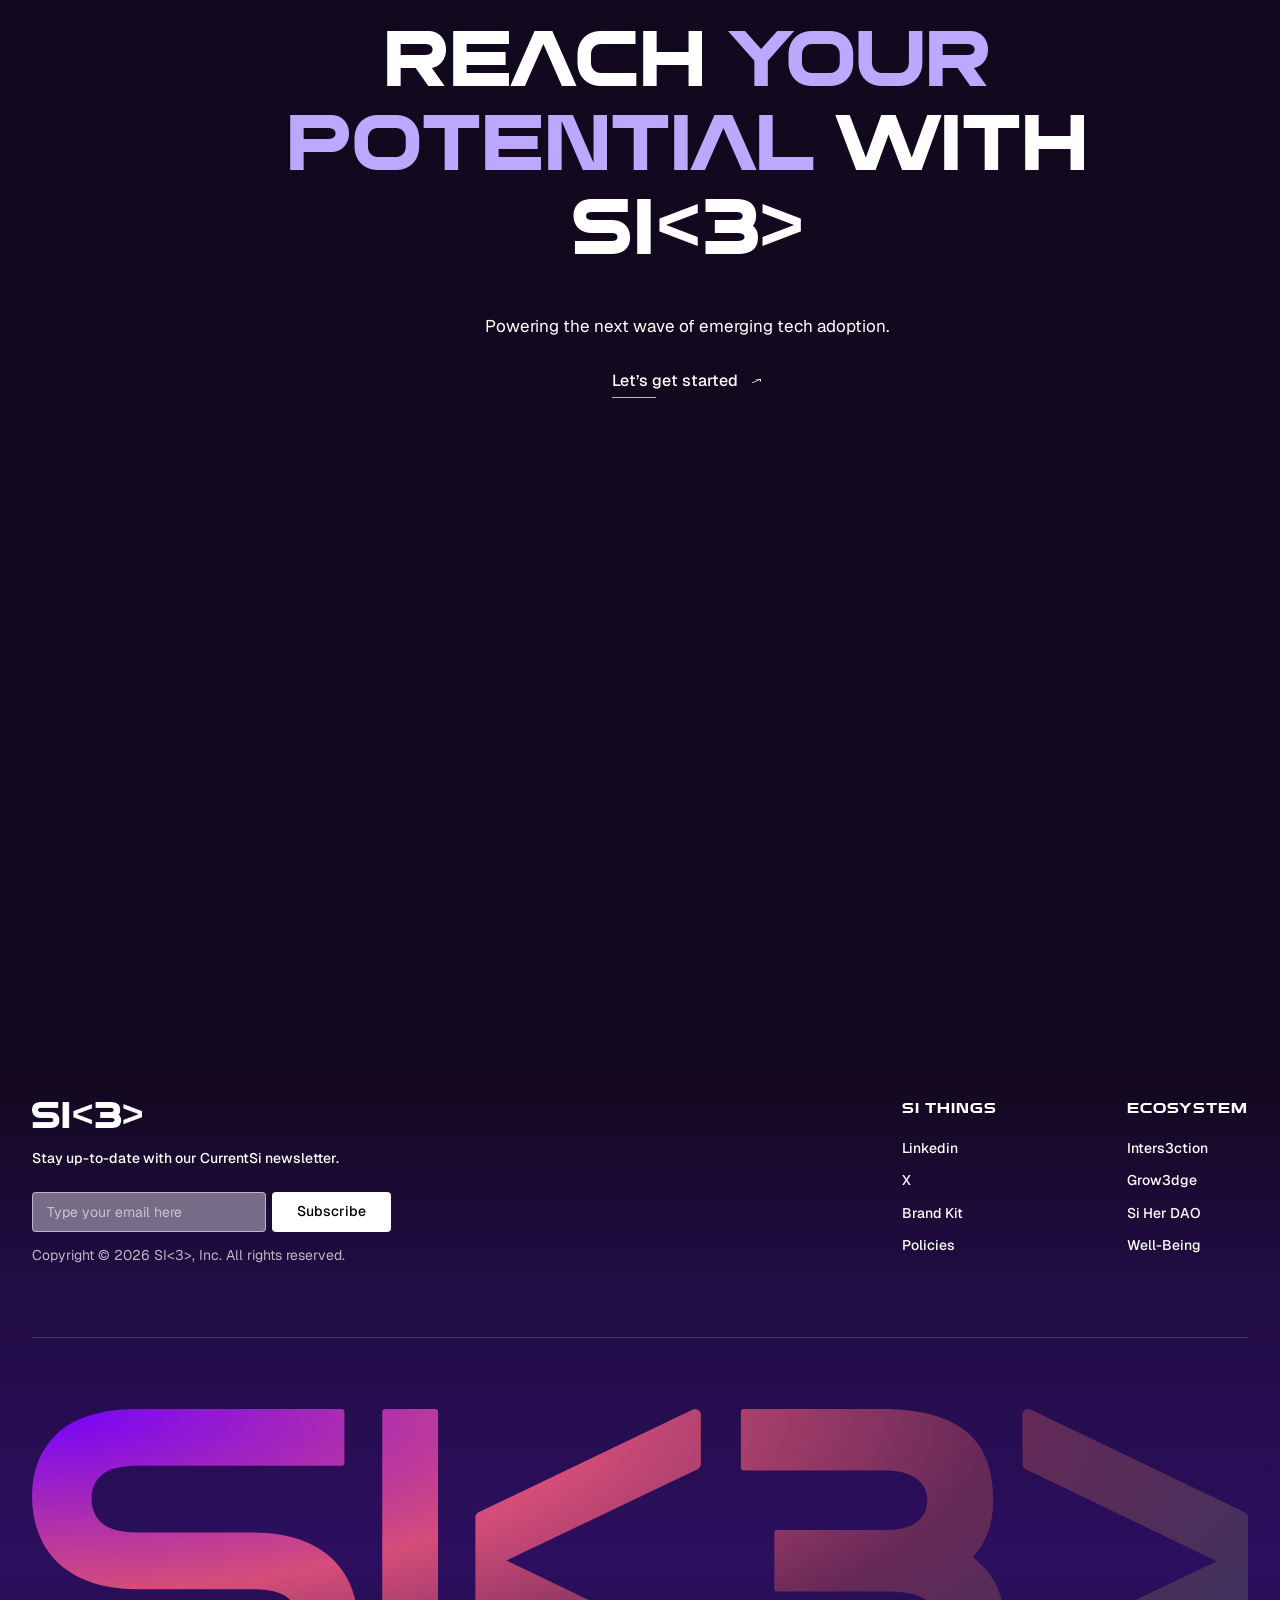
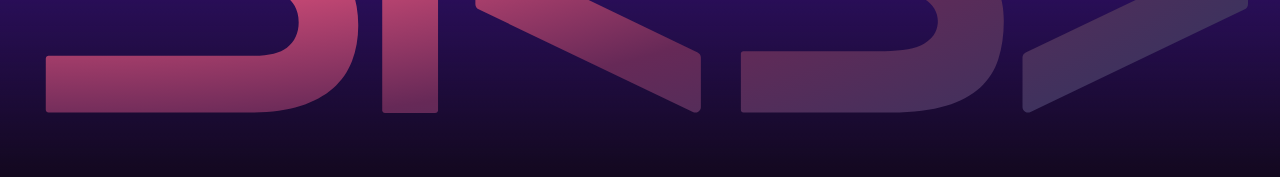
==== commit 614a4aa3: "feat: card CTA matches Figma 3:656 + arrow swoosh on hover Updates the "Explore <X>" CTA in all thre" ====
--- a/index.html
+++ b/index.html
@@ -749,9 +749,9 @@
 
       .hero-card-cta {
         display: inline-flex;
-        flex-direction: column;
-        align-items: flex-start;
-        gap: 10px;
+        flex-direction: row;
+        align-items: center;
+        gap: 6px;
         margin-top: 22px;
         font-family: Geist, Arial, sans-serif;
         font-size: 16px;
@@ -759,21 +759,22 @@
         color: #fff;
       }
 
-      .hero-card-cta span:first-child {
+      /* Fixed 18px "stage" the arrow flies within — clipped so the hover
+         swoosh (same as the navbar Onboard CTA) is hidden mid-flight and
+         only peeks in at the edges. */
+      .hero-card-cta-icon {
         display: inline-flex;
+        flex: 0 0 auto;
         align-items: center;
-        gap: 6px;
-      }
-
-      .hero-card-cta img {
-        width: 8px;
-        height: 8px;
-      }
-
-      .hero-card-cta-line {
-        width: 44px;
-        height: 1px;
-        background: #fff;
+        justify-content: center;
+        width: 18px;
+        height: 18px;
+        overflow: hidden;
+      }
+
+      .hero-card-cta-arrow {
+        width: 6.5px;
+        height: 6.5px;
       }
 
       .hero-ticker {
@@ -2865,8 +2866,10 @@
                     <h2>For Web3 Leaders</h2>
                     <p>Professional development, education and leadership paths for womxn established in Web3.</p>
                     <a class="hero-card-cta" href="./dao.html">
-                      <span>Explore Si Her DAO <img src="./si-assets/si-inline-arrow.svg" alt=""/></span>
-                      <span class="hero-card-cta-line" aria-hidden="true"></span>
+                      <span class="hero-card-cta-label">Explore Si Her DAO</span>
+                      <span class="hero-card-cta-icon">
+                        <img class="hero-card-cta-arrow" src="./si-assets/nav-onboard-arrow.svg" alt="" aria-hidden="true"/>
+                      </span>
                     </a>
                   </div>
                 </div>
@@ -2889,8 +2892,10 @@
                     <h2>For Scaling Ecosystems</h2>
                     <p>An emerging tech members club fostering collaborative growth &amp; partnerships.</p>
                     <a class="hero-card-cta" href="#">
-                      <span>Explore Grow3dge <img src="./si-assets/si-inline-arrow.svg" alt=""/></span>
-                      <span class="hero-card-cta-line" aria-hidden="true"></span>
+                      <span class="hero-card-cta-label">Explore Grow3dge</span>
+                      <span class="hero-card-cta-icon">
+                        <img class="hero-card-cta-arrow" src="./si-assets/nav-onboard-arrow.svg" alt="" aria-hidden="true"/>
+                      </span>
                     </a>
                   </div>
                 </div>
@@ -2913,8 +2918,10 @@
                     <h2>For Sustainable Growth</h2>
                     <p>Programs and community experiences supporting well-being for builders in emerging tech.</p>
                     <a class="hero-card-cta" href="#">
-                      <span>Explore Well-Being <img src="./si-assets/si-inline-arrow.svg" alt=""/></span>
-                      <span class="hero-card-cta-line" aria-hidden="true"></span>
+                      <span class="hero-card-cta-label">Explore Well-Being</span>
+                      <span class="hero-card-cta-icon">
+                        <img class="hero-card-cta-arrow" src="./si-assets/nav-onboard-arrow.svg" alt="" aria-hidden="true"/>
+                      </span>
                     </a>
                   </div>
                 </div>
@@ -3890,32 +3897,39 @@
         });
       })();
 
-      /* ---------- Section: onboard CTA arrow swoosh (Figma 82:544) -----
+      /* ---------- Section: CTA arrow swoosh (Figma 82:544 / 3:656) -----
          On hover the arrow flies out along its own diagonal (0,0 -> 14,-14),
          holds for an instant, teleports to the opposite corner (-14,14) —
          no visible transition, matching the Figma keyframe's near-zero-
          duration jump — then slides back to rest. The 18px icon box clips
          it the same way Figma's does, so mid-flight it's mostly hidden and
-         only peeks in at the edges. One-shot per hover-enter, not a loop. */
+         only peeks in at the edges. One-shot per hover-enter, not a loop.
+         Shared by the navbar Onboard pill and the three hero card CTAs. */
       (() => {
-        const pill = document.querySelector(".hero-nav-pill-onboard");
-        const arrow = document.querySelector(".hero-nav-onboard-arrow");
-        if (!pill || !arrow) return;
-
-        let anim = null;
-        pill.addEventListener("mouseenter", () => {
-          if (anim) anim.cancel();
-          anim = arrow.animate(
-            [
-              { offset: 0, transform: "translate(0px, 0px)", easing: "cubic-bezier(0.4,0,0.2,1)" },
-              { offset: 0.225, transform: "translate(14px, -14px)", easing: "linear" },
-              { offset: 0.2374, transform: "translate(14px, -14px)", easing: "linear" },
-              { offset: 0.2375, transform: "translate(-14px, 14px)", easing: "cubic-bezier(0.15,0.9,0.3,1)" },
-              { offset: 0.475, transform: "translate(0px, 0px)", easing: "linear" },
-              { offset: 1, transform: "translate(0px, 0px)" },
-            ],
-            { duration: 800, fill: "forwards" },
-          );
+        function attachSwoosh(trigger, arrow) {
+          if (!trigger || !arrow) return;
+          let anim = null;
+          trigger.addEventListener("mouseenter", () => {
+            if (anim) anim.cancel();
+            anim = arrow.animate(
+              [
+                { offset: 0, transform: "translate(0px, 0px)", easing: "cubic-bezier(0.4,0,0.2,1)" },
+                { offset: 0.225, transform: "translate(14px, -14px)", easing: "linear" },
+                { offset: 0.2374, transform: "translate(14px, -14px)", easing: "linear" },
+                { offset: 0.2375, transform: "translate(-14px, 14px)", easing: "cubic-bezier(0.15,0.9,0.3,1)" },
+                { offset: 0.475, transform: "translate(0px, 0px)", easing: "linear" },
+                { offset: 1, transform: "translate(0px, 0px)" },
+              ],
+              { duration: 800, fill: "forwards" },
+            );
+          });
+        }
+
+        const onboard = document.querySelector(".hero-nav-pill-onboard");
+        attachSwoosh(onboard, onboard && onboard.querySelector(".hero-nav-onboard-arrow"));
+
+        document.querySelectorAll(".hero-card-cta").forEach((cta) => {
+          attachSwoosh(cta, cta.querySelector(".hero-card-cta-arrow"));
         });
       })();
 
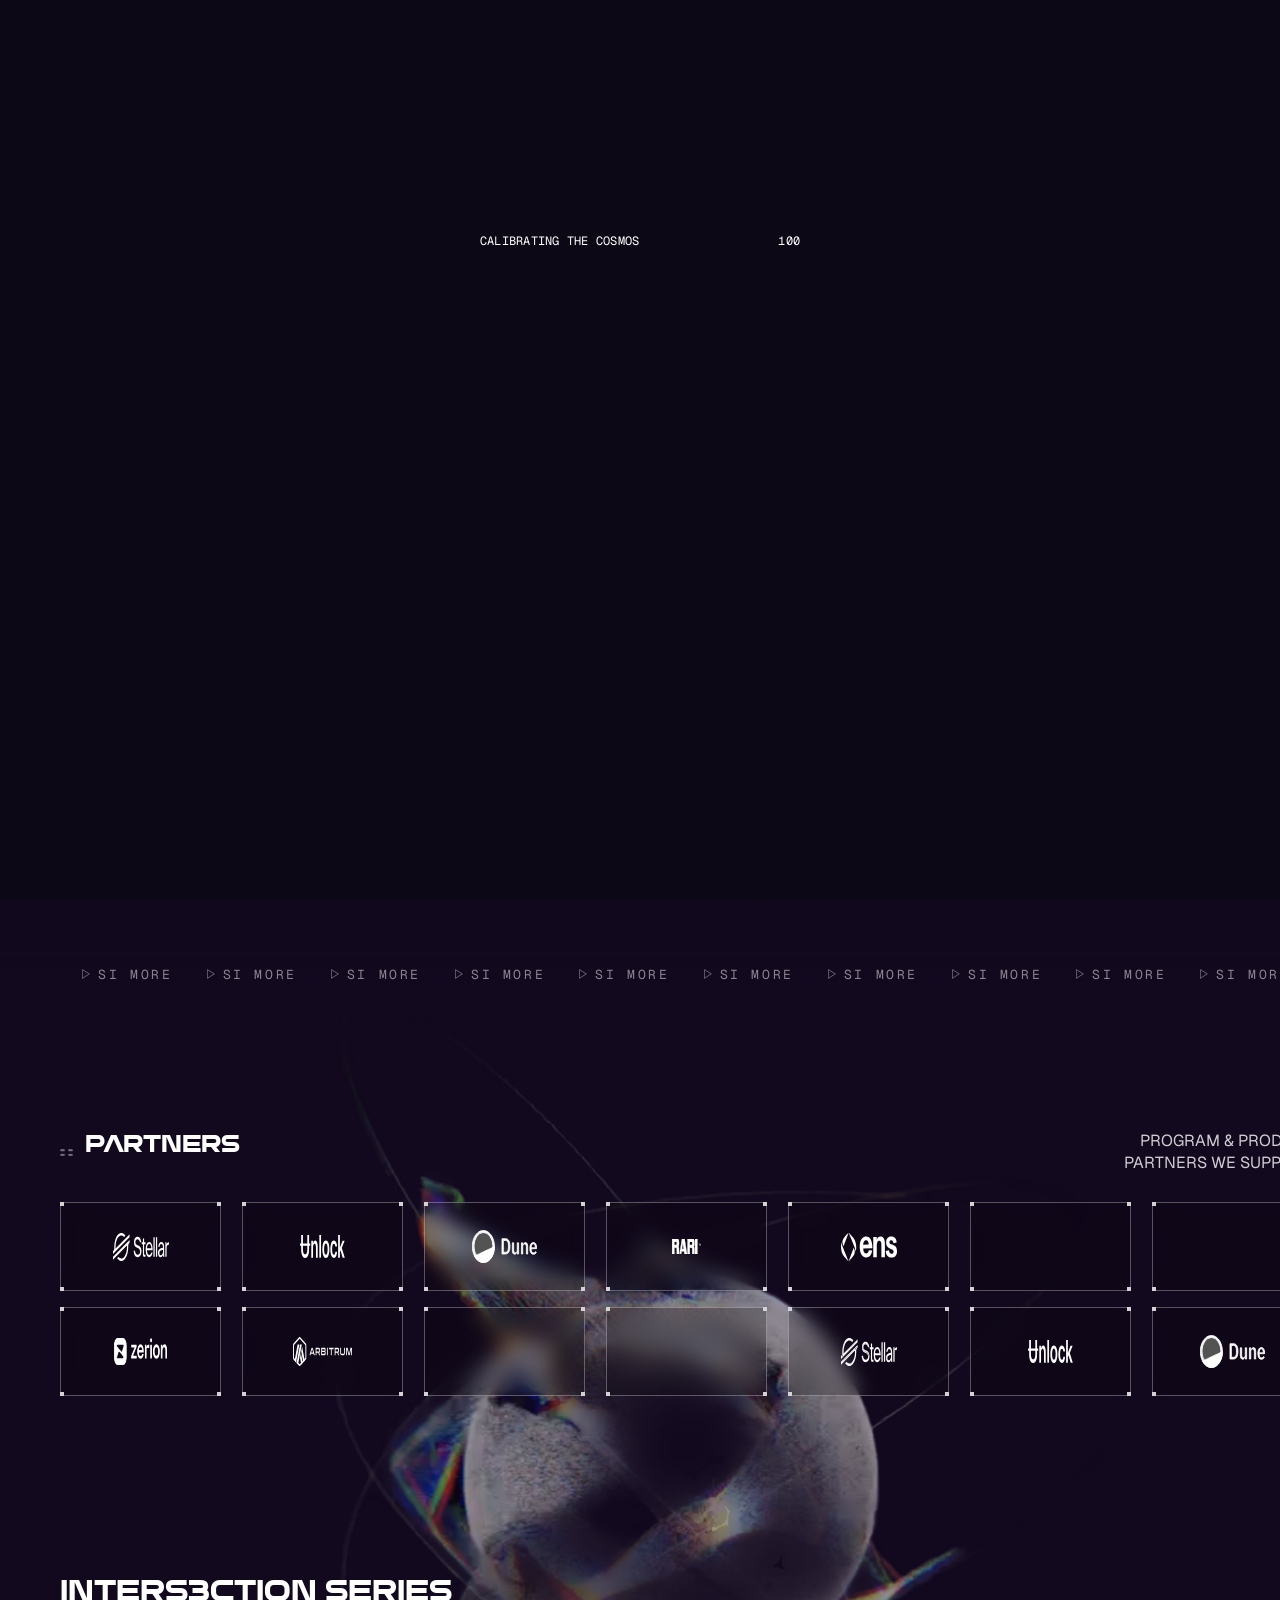
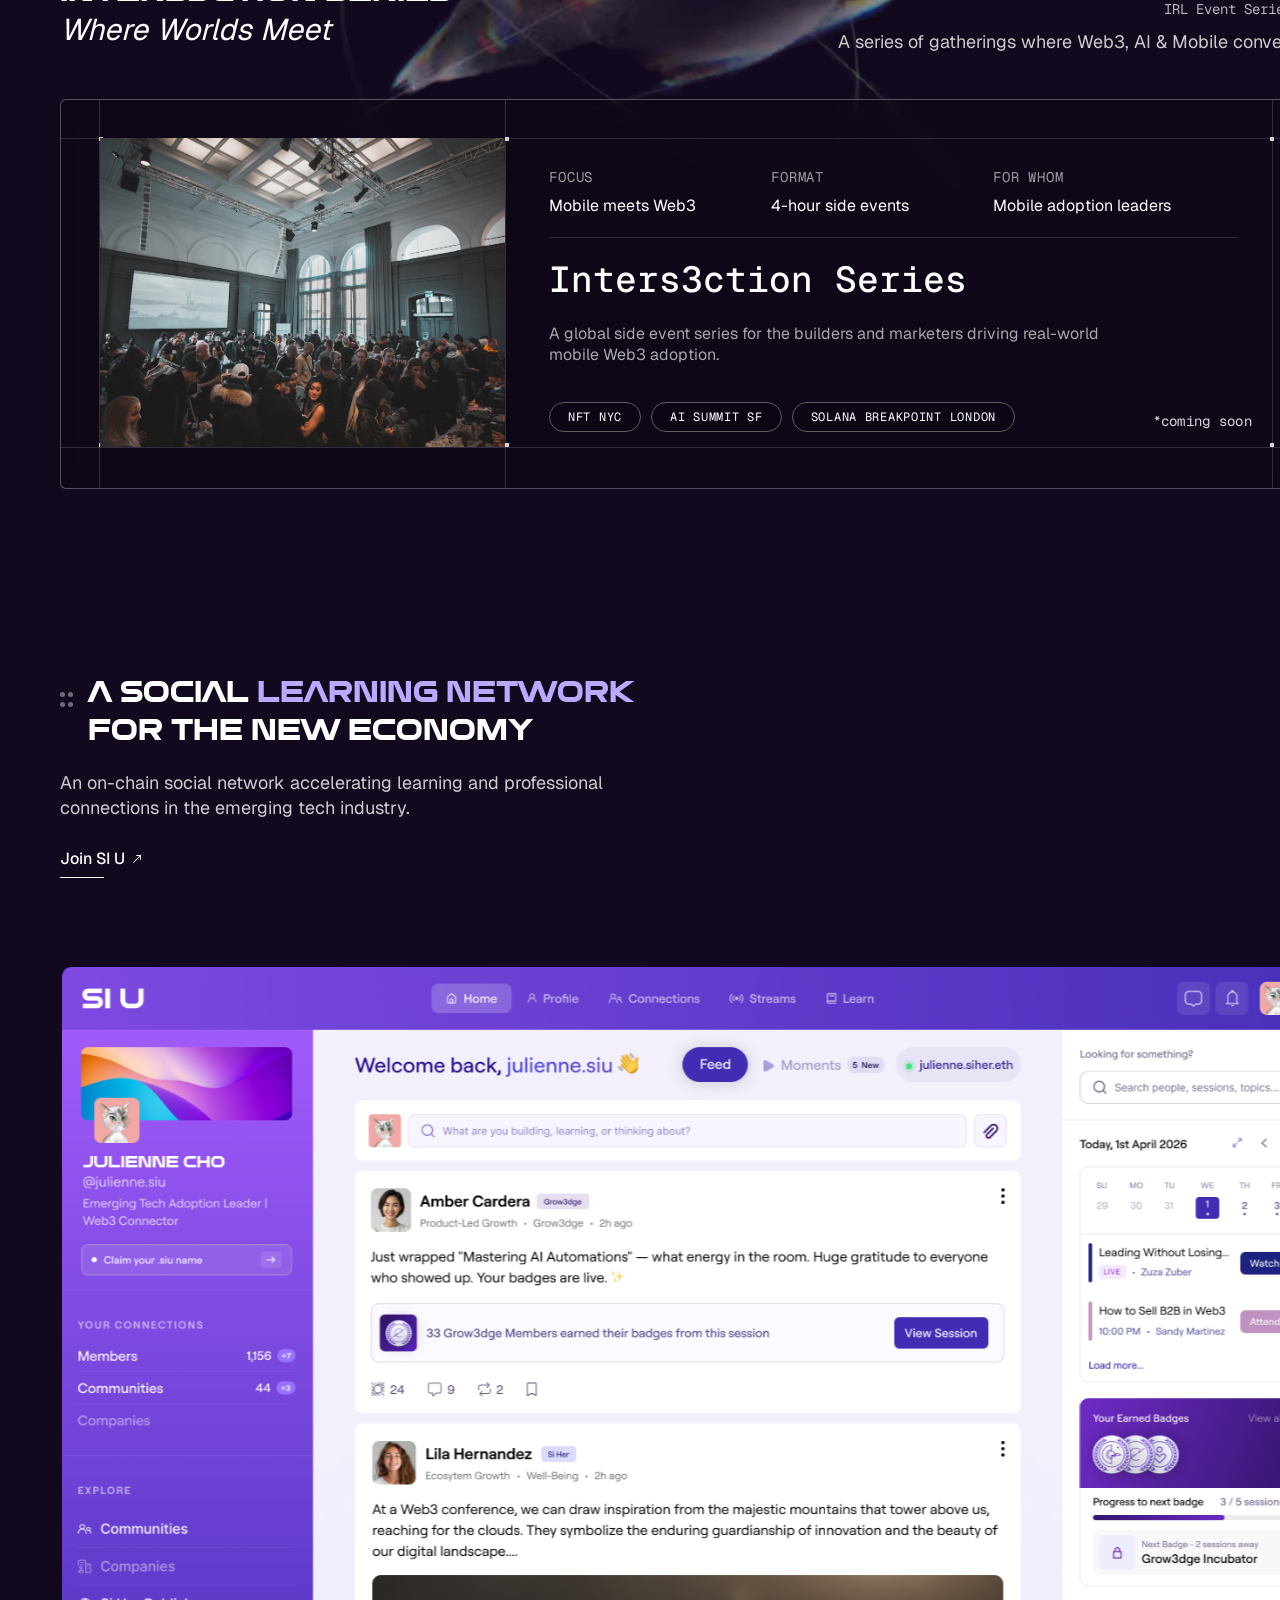
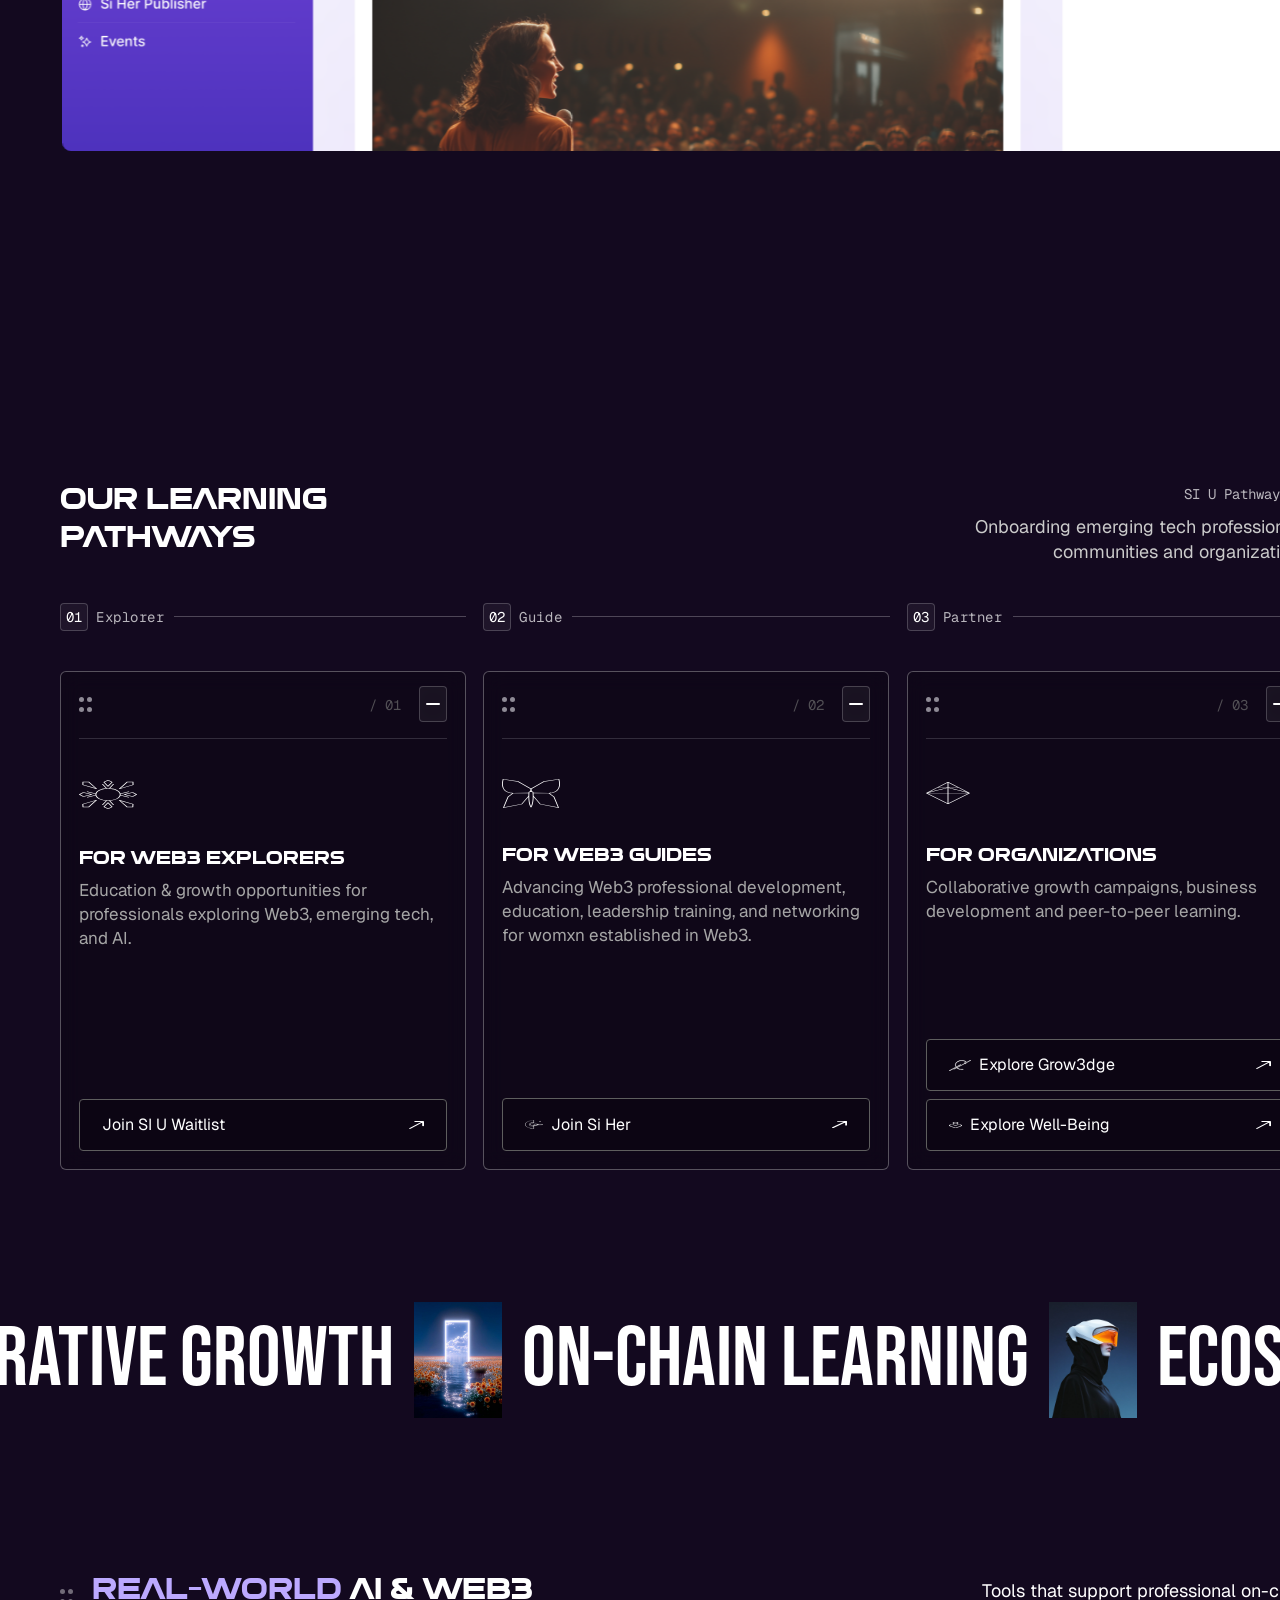
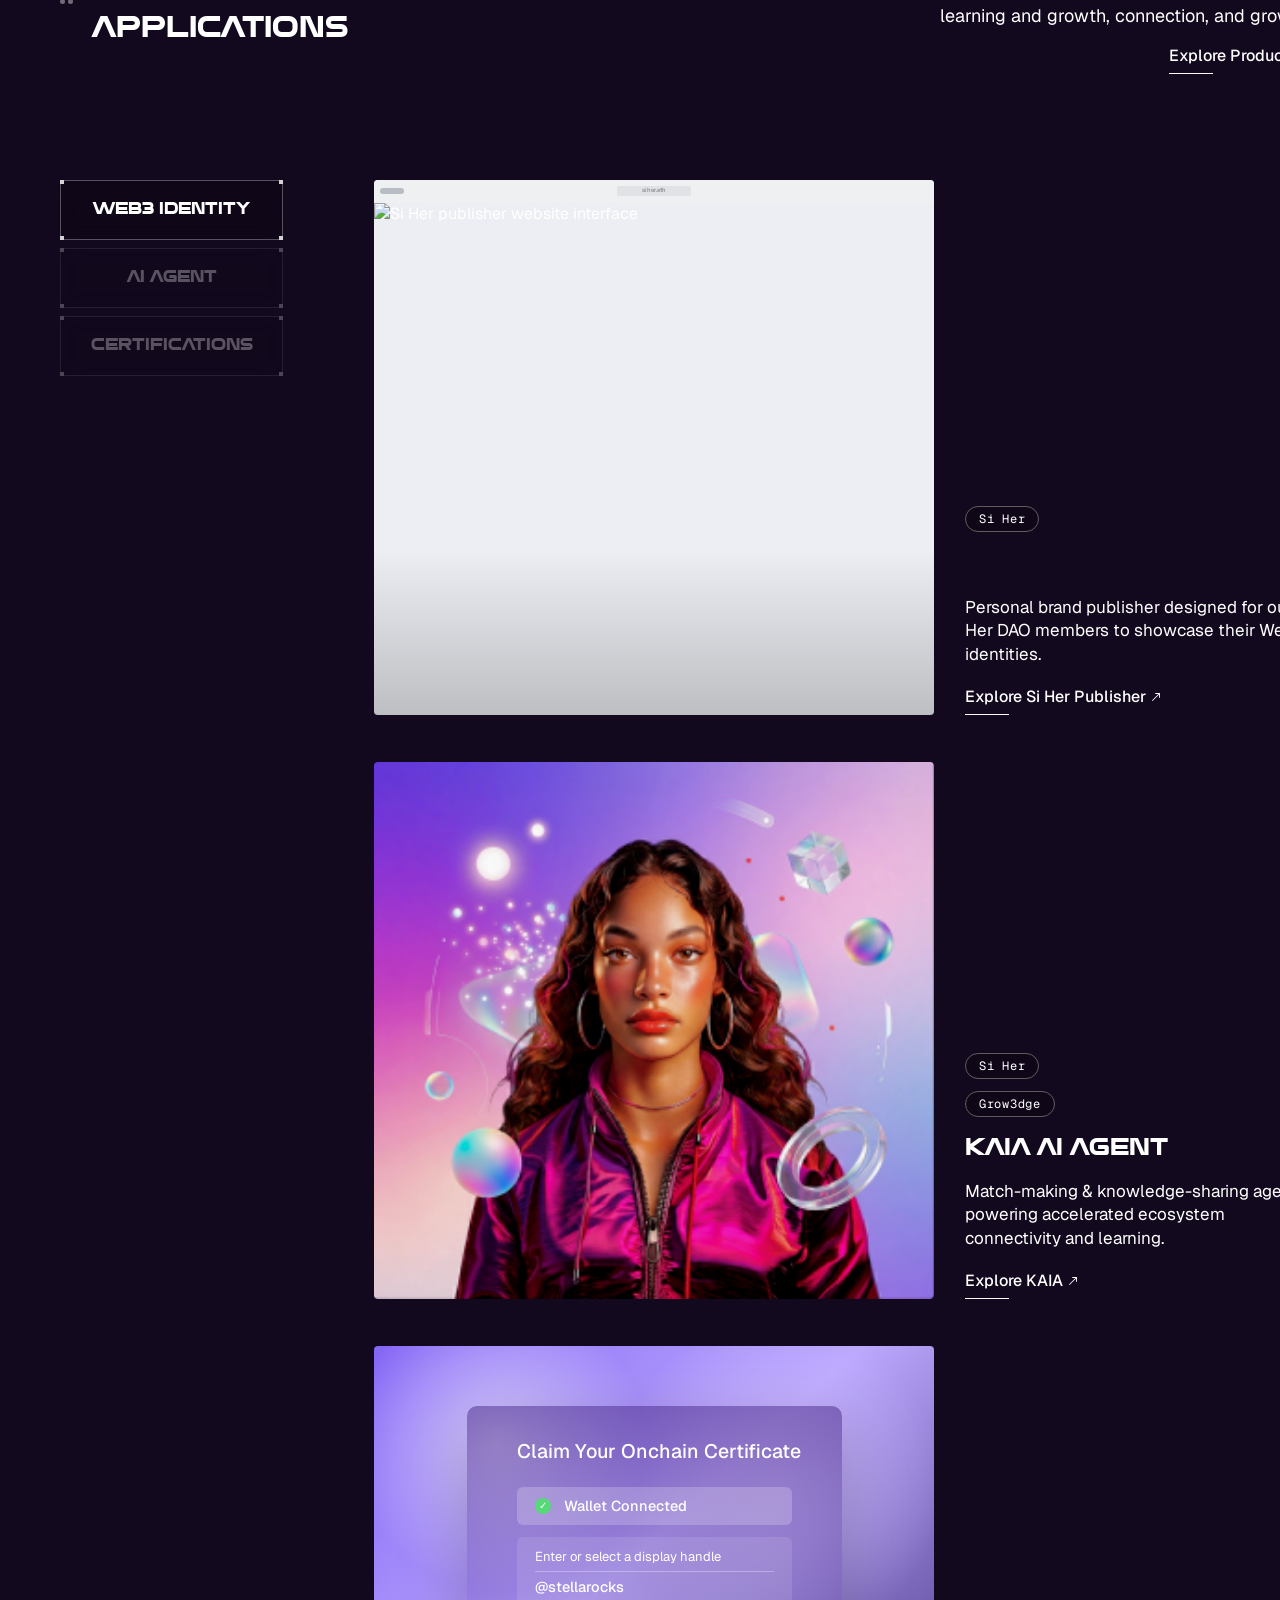
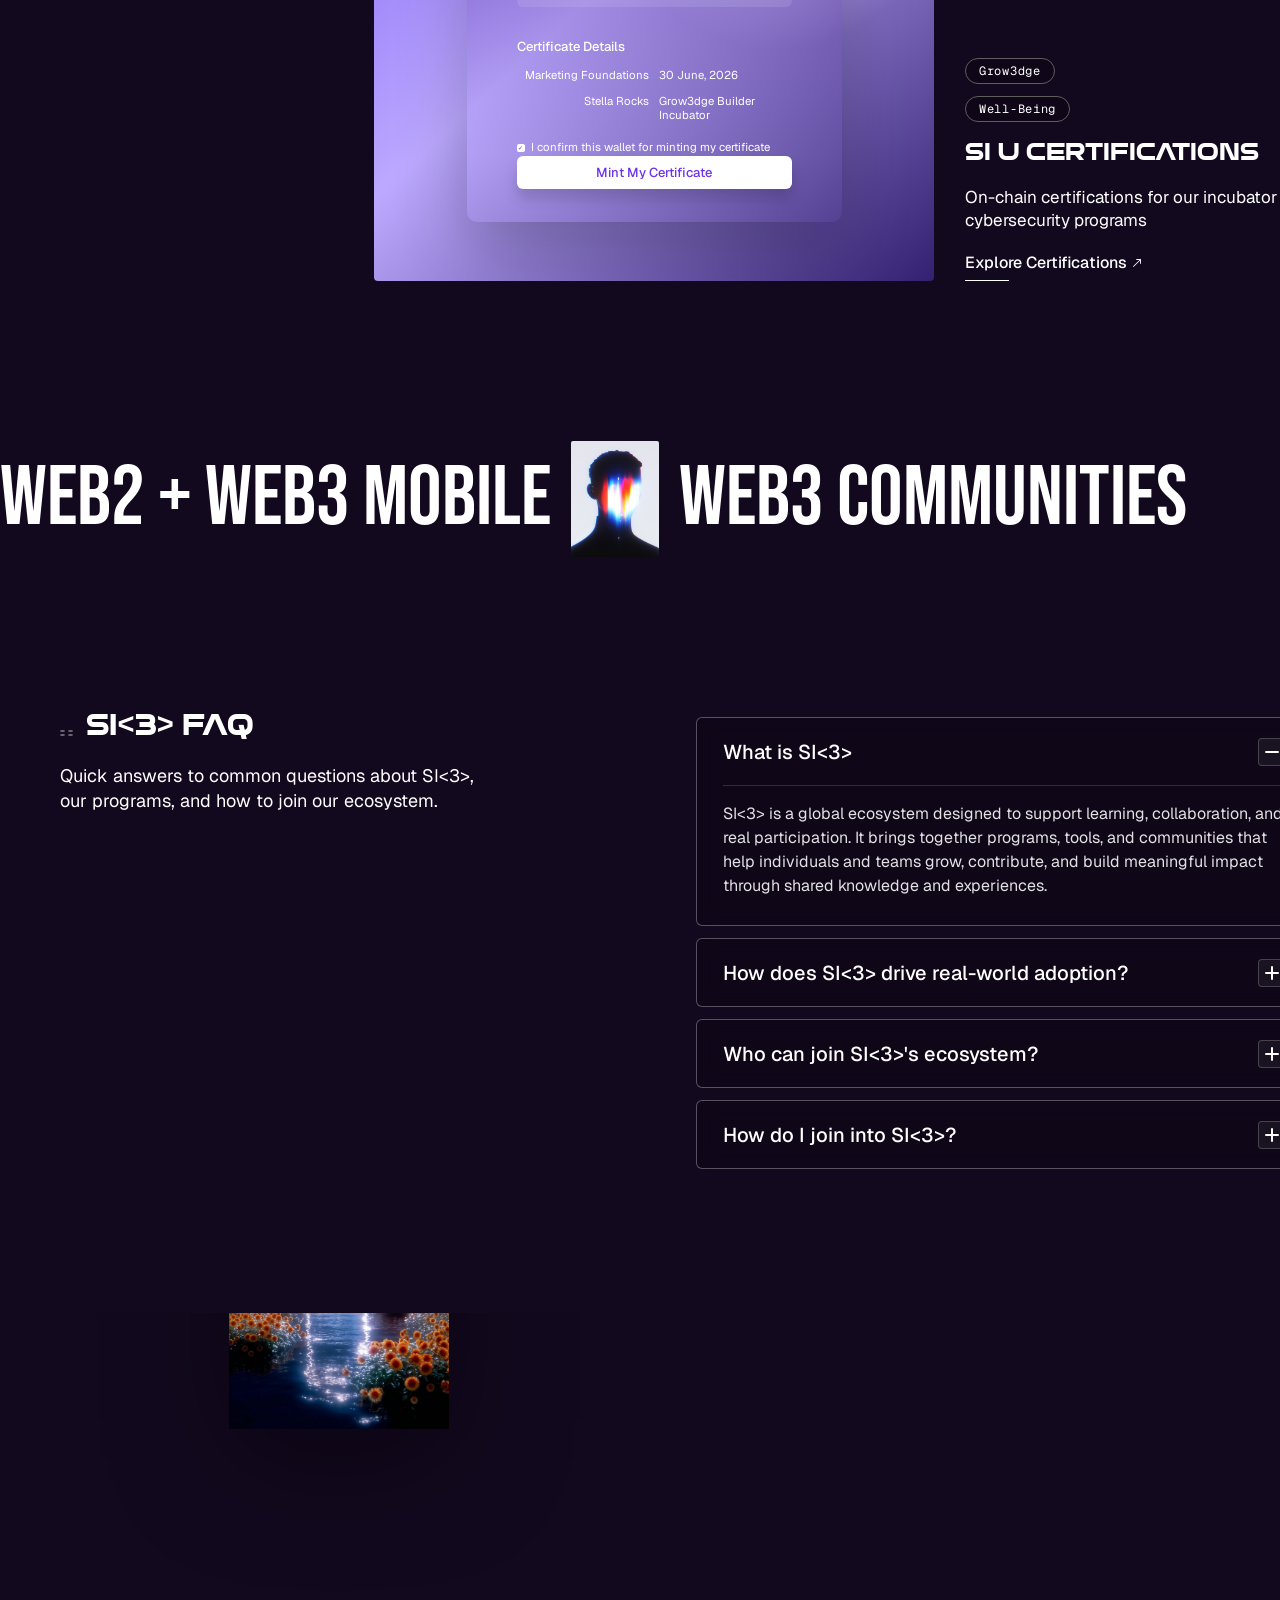
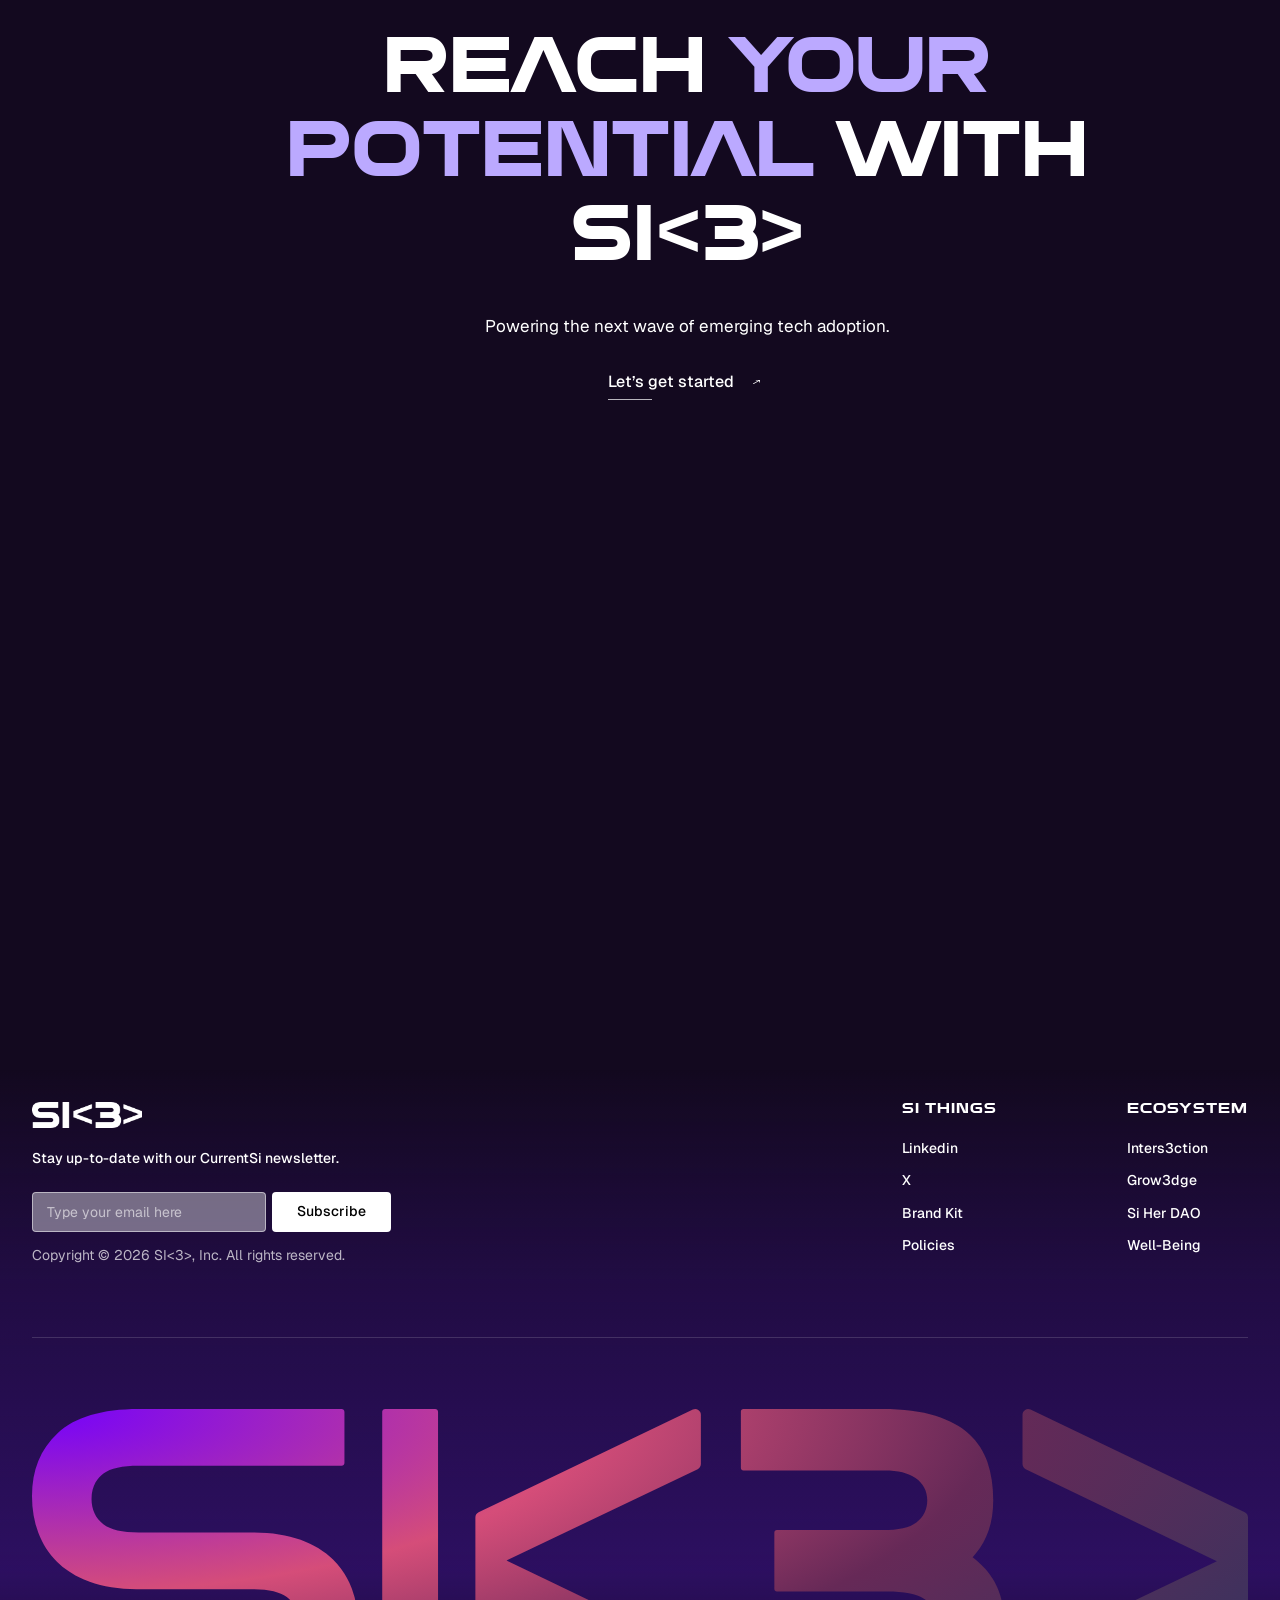
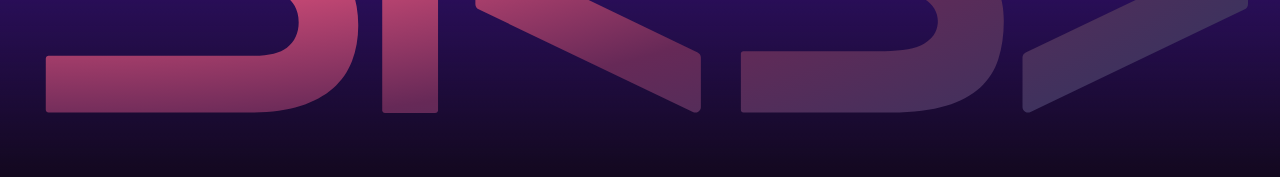
==== commit 73eaed33: "feat: CTA band entrance cascade + arrow swoosh (Figma 131:188) Replaces the generic blur-fade on the" ====
--- a/index.html
+++ b/index.html
@@ -2233,6 +2233,30 @@
         word-break: break-word;
       }
       .cta-title .cta-accent { color: #bba9ff; }
+
+      /* ---------- CTA entrance cascade (Figma 131:188) ----------
+         Scroll-triggered once, via .cta-text.is-revealed (see the
+         "Section: CTA entrance cascade" script). Each heading word drops
+         in from -120px with its own delay/duration lifted straight from
+         the Figma keyframes (opacity is a fast 50ms linear snap; the
+         slide is a slower 300ms ease-out per word). The subtitle and
+         button only slide — Figma doesn't fade them, just repositions. */
+      .cta-word {
+        display: inline-block;
+        opacity: 0;
+        transform: translate3d(0, -120px, 0);
+      }
+      .cta-text.is-revealed .cta-word {
+        opacity: 1;
+        transform: translate3d(0, 0, 0);
+        transition: opacity 0.05s linear, transform 0.3s cubic-bezier(0.22, 1, 0.36, 1);
+      }
+      .cta-text.is-revealed .cta-word:nth-of-type(1) { transition-delay: 0ms, 0ms; }
+      .cta-text.is-revealed .cta-word:nth-of-type(2) { transition-delay: 47ms, 47ms; }
+      .cta-text.is-revealed .cta-word:nth-of-type(3) { transition-delay: 140ms, 140ms; }
+      .cta-text.is-revealed .cta-word:nth-of-type(4) { transition-delay: 184ms, 184ms; }
+      .cta-text.is-revealed .cta-word:nth-of-type(5) { transition-delay: 292ms, 292ms; }
+
       .cta-subtitle {
         margin: 0;
         font-family: "Geist", system-ui, -apple-system, "Helvetica Neue", Arial, sans-serif;
@@ -2240,6 +2264,11 @@
         font-weight: 400;
         line-height: 1.4;
         color: #fff;
+        transform: translate3d(0, -25px, 0);
+      }
+      .cta-text.is-revealed .cta-subtitle {
+        transform: translate3d(0, 0, 0);
+        transition: transform 0.235s linear 384ms;
       }
       .cta-action {
         display: inline-flex;
@@ -2248,6 +2277,11 @@
         gap: 8px;
         text-decoration: none;
         color: #fff;
+        transform: translate3d(0, -17px, 0);
+      }
+      .cta-text.is-revealed .cta-action {
+        transform: translate3d(0, 0, 0);
+        transition: transform 0.135s linear 523ms;
       }
       .cta-action-link {
         display: inline-flex;
@@ -2259,10 +2293,22 @@
         line-height: 1;
         color: #fff;
       }
+      /* 18px clip "stage" for the arrow swoosh — same box/glyph size as
+         the navbar Onboard CTA and the hero card CTAs so all three read
+         as one consistent icon-motion language. */
+      .cta-action-icon {
+        display: inline-flex;
+        flex: 0 0 auto;
+        align-items: center;
+        justify-content: center;
+        width: 18px;
+        height: 18px;
+        overflow: hidden;
+      }
       .cta-action-link img {
         display: block;
-        width: 9px;
-        height: 9px;
+        width: 6.5px;
+        height: 6.5px;
         object-fit: contain;
         filter: brightness(0) invert(1);
       }
@@ -3526,14 +3572,18 @@
           <img class="cta-floating cta-img-4" data-parallax-speed="-0.08" src="./si-assets/cta-sunset-profile.png" alt="" aria-hidden="true"  loading="lazy" decoding="async"/>
 
           <div class="cta-text">
-            <h2 class="cta-title" id="cta-final-title" data-anim="blur-fade">
-              REACH <span class="cta-accent">YOUR<br />POTENTIAL</span> WITH<br />SI&lt;3&gt;
+            <h2 class="cta-title" id="cta-final-title">
+              <span class="cta-word">REACH</span> <span class="cta-word cta-accent">YOUR</span><br />
+              <span class="cta-word cta-accent">POTENTIAL</span> <span class="cta-word">WITH</span><br />
+              <span class="cta-word">SI&lt;3&gt;</span>
             </h2>
             <p class="cta-subtitle">Powering the next wave of emerging tech adoption.</p>
             <a class="cta-action" href="#">
               <span class="cta-action-link">
                 <span>Let&rsquo;s get started</span>
-                <img src="./si-assets/cta-arrow-up-right.svg" alt="" aria-hidden="true"  loading="lazy" decoding="async"/>
+                <span class="cta-action-icon">
+                  <img src="./si-assets/cta-arrow-up-right.svg" alt="" aria-hidden="true"  loading="lazy" decoding="async"/>
+                </span>
               </span>
               <span class="cta-action-line" aria-hidden="true"></span>
             </a>
@@ -3897,14 +3947,15 @@
         });
       })();
 
-      /* ---------- Section: CTA arrow swoosh (Figma 82:544 / 3:656) -----
+      /* ---------- Section: CTA arrow swoosh (Figma 82:544 / 3:656 / 131:188)
          On hover the arrow flies out along its own diagonal (0,0 -> 14,-14),
          holds for an instant, teleports to the opposite corner (-14,14) —
          no visible transition, matching the Figma keyframe's near-zero-
          duration jump — then slides back to rest. The 18px icon box clips
          it the same way Figma's does, so mid-flight it's mostly hidden and
          only peeks in at the edges. One-shot per hover-enter, not a loop.
-         Shared by the navbar Onboard pill and the three hero card CTAs. */
+         Shared by the navbar Onboard pill, the three hero card CTAs, and
+         the final "Let's get started" CTA. */
       (() => {
         function attachSwoosh(trigger, arrow) {
           if (!trigger || !arrow) return;
@@ -3931,6 +3982,40 @@
         document.querySelectorAll(".hero-card-cta").forEach((cta) => {
           attachSwoosh(cta, cta.querySelector(".hero-card-cta-arrow"));
         });
+
+        const finalCta = document.querySelector(".cta-action");
+        attachSwoosh(finalCta, finalCta && finalCta.querySelector(".cta-action-icon img"));
+      })();
+
+      /* ---------- Section: CTA entrance cascade (Figma 131:188) ----------
+         Scroll-triggered once via IntersectionObserver — adds .is-revealed
+         to .cta-text, which fires the per-word/subtitle/button transitions
+         defined in CSS (see ".cta-word" etc.). Skips entirely under
+         reduced-motion / ?motion=off, same policy as the rest of the page. */
+      (() => {
+        const reduced = (window.SI && window.SI.prefersReducedMotion) || document.body.classList.contains("motion-off");
+        const ctaText = document.querySelector(".cta-text");
+        if (!ctaText) return;
+
+        if (reduced) {
+          ctaText.classList.add("is-revealed");
+          return;
+        }
+        if (!("IntersectionObserver" in window)) {
+          ctaText.classList.add("is-revealed");
+          return;
+        }
+        const io = new IntersectionObserver(
+          (entries) => {
+            entries.forEach((entry) => {
+              if (!entry.isIntersecting) return;
+              ctaText.classList.add("is-revealed");
+              io.unobserve(entry.target);
+            });
+          },
+          { rootMargin: "0px 0px -8% 0px", threshold: 0.05 },
+        );
+        io.observe(ctaText);
       })();
 
       /* ---------- Section: scramble-reveal text (ports ScrambleHover) ----
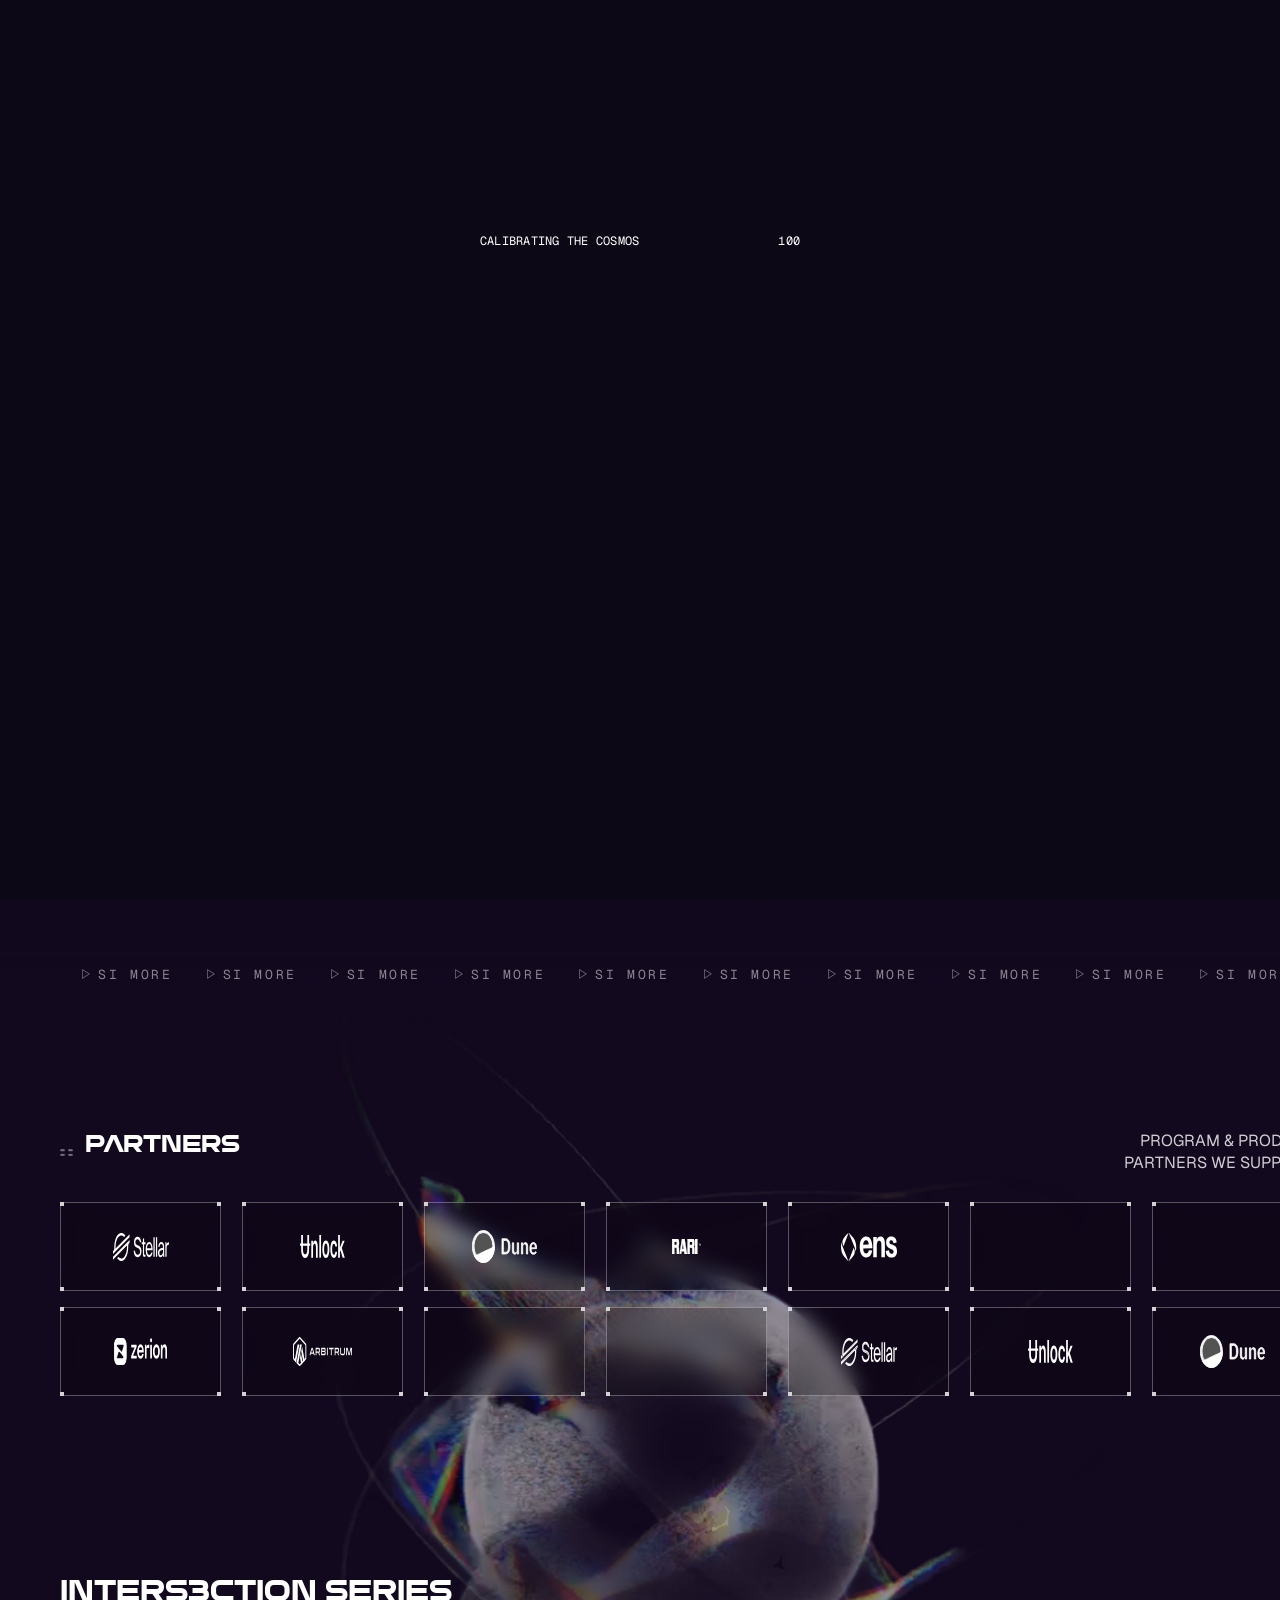
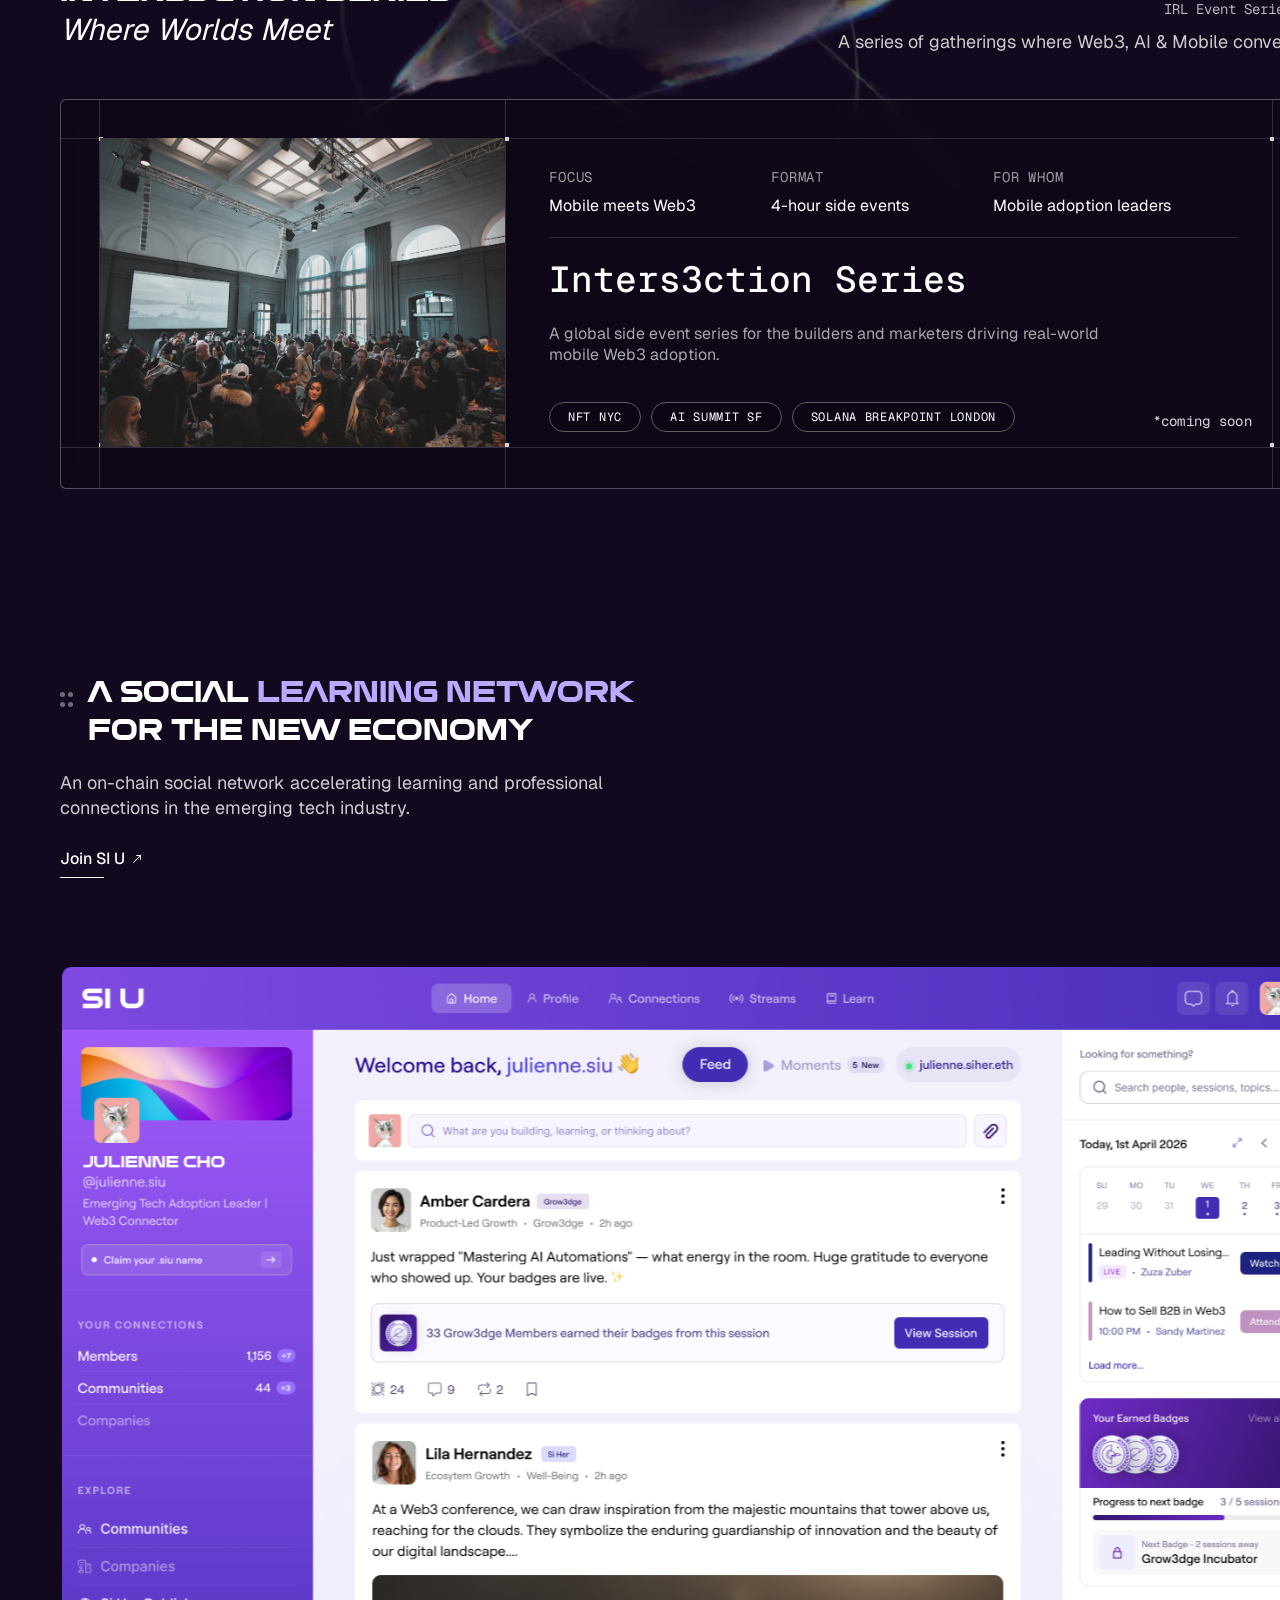
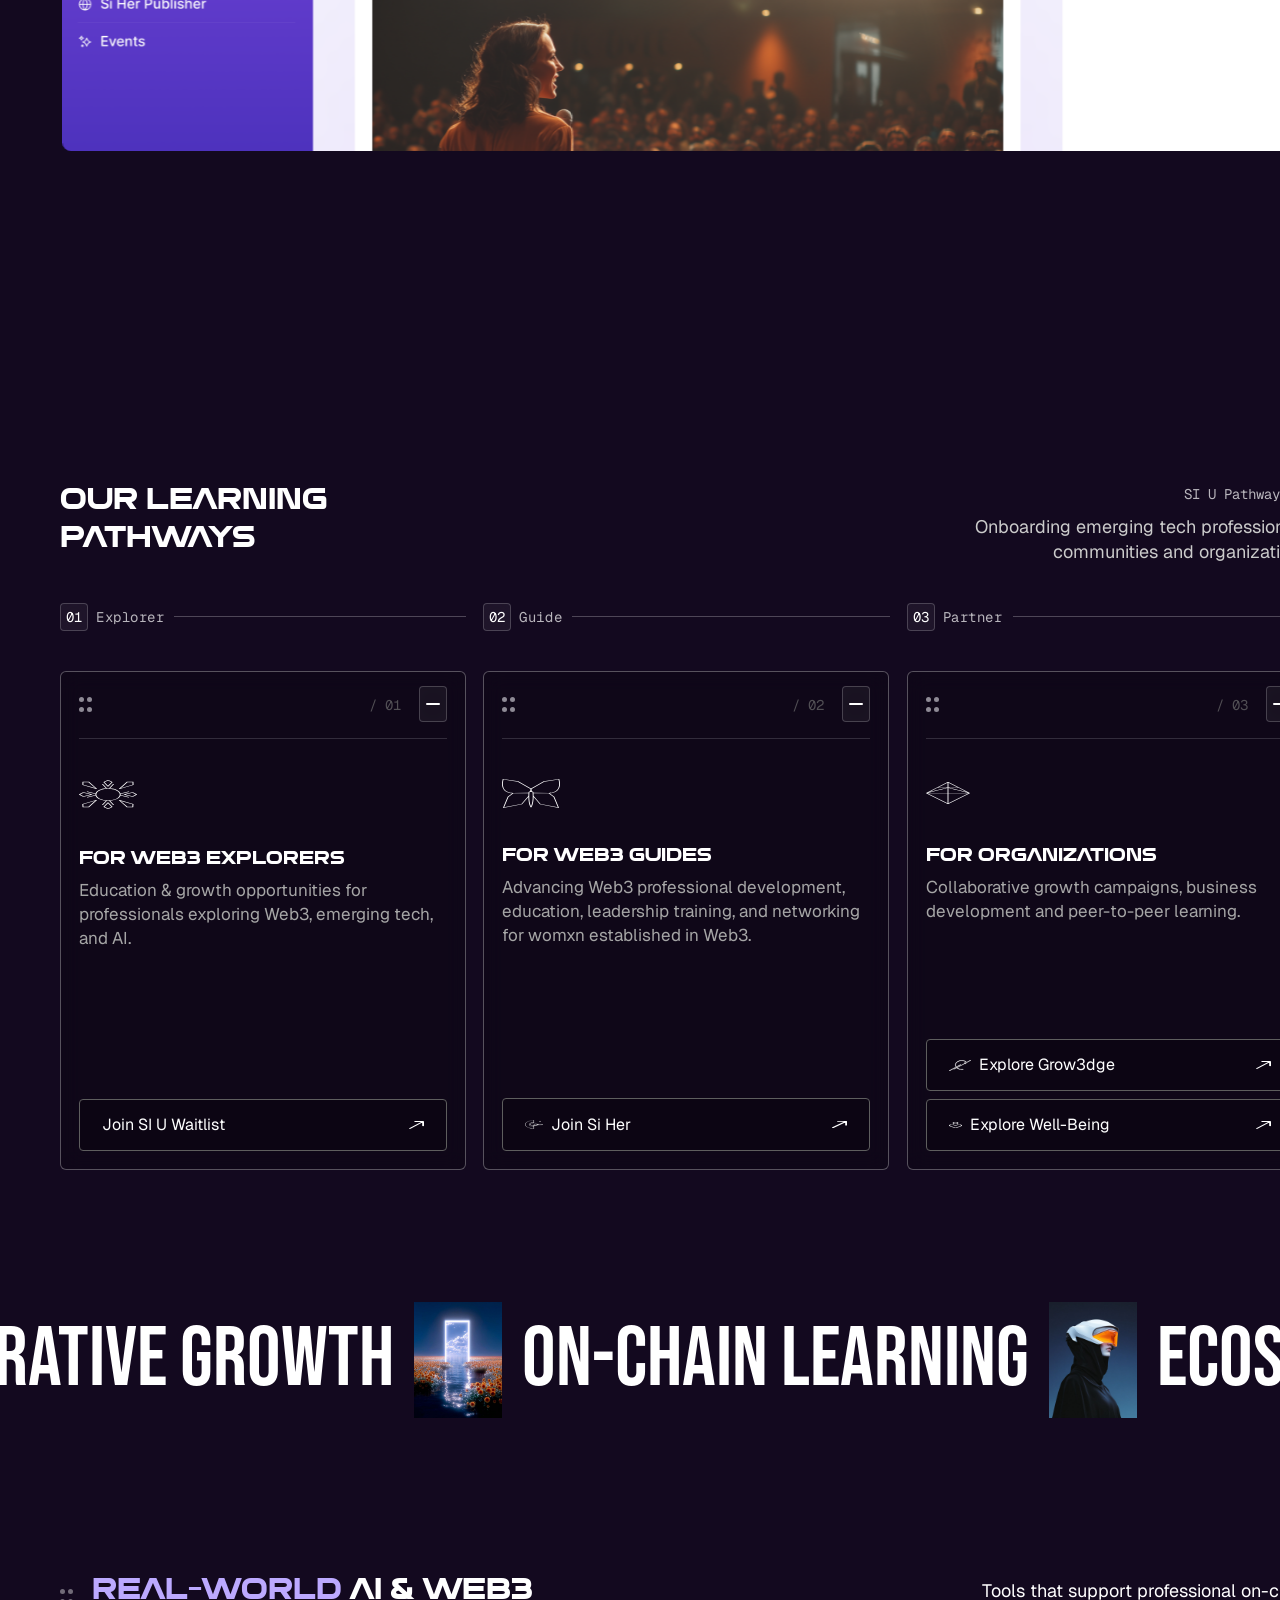
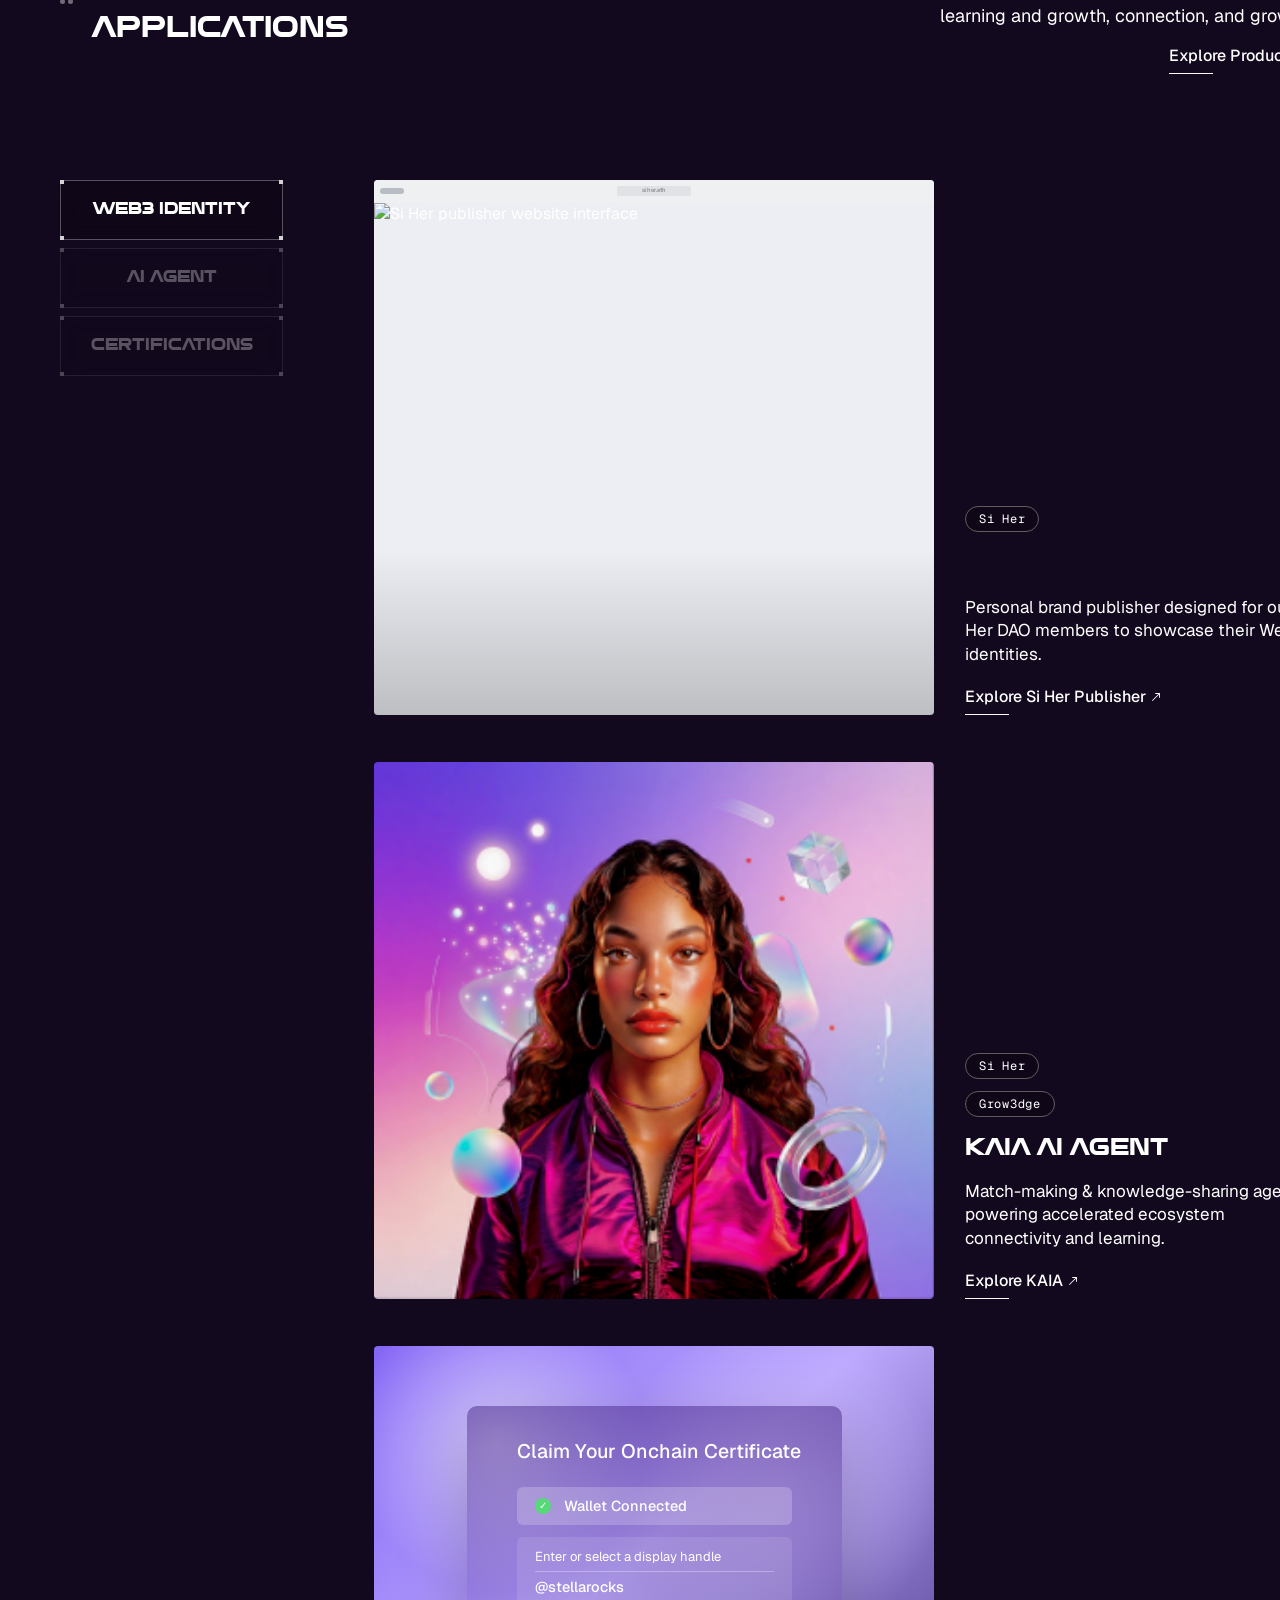
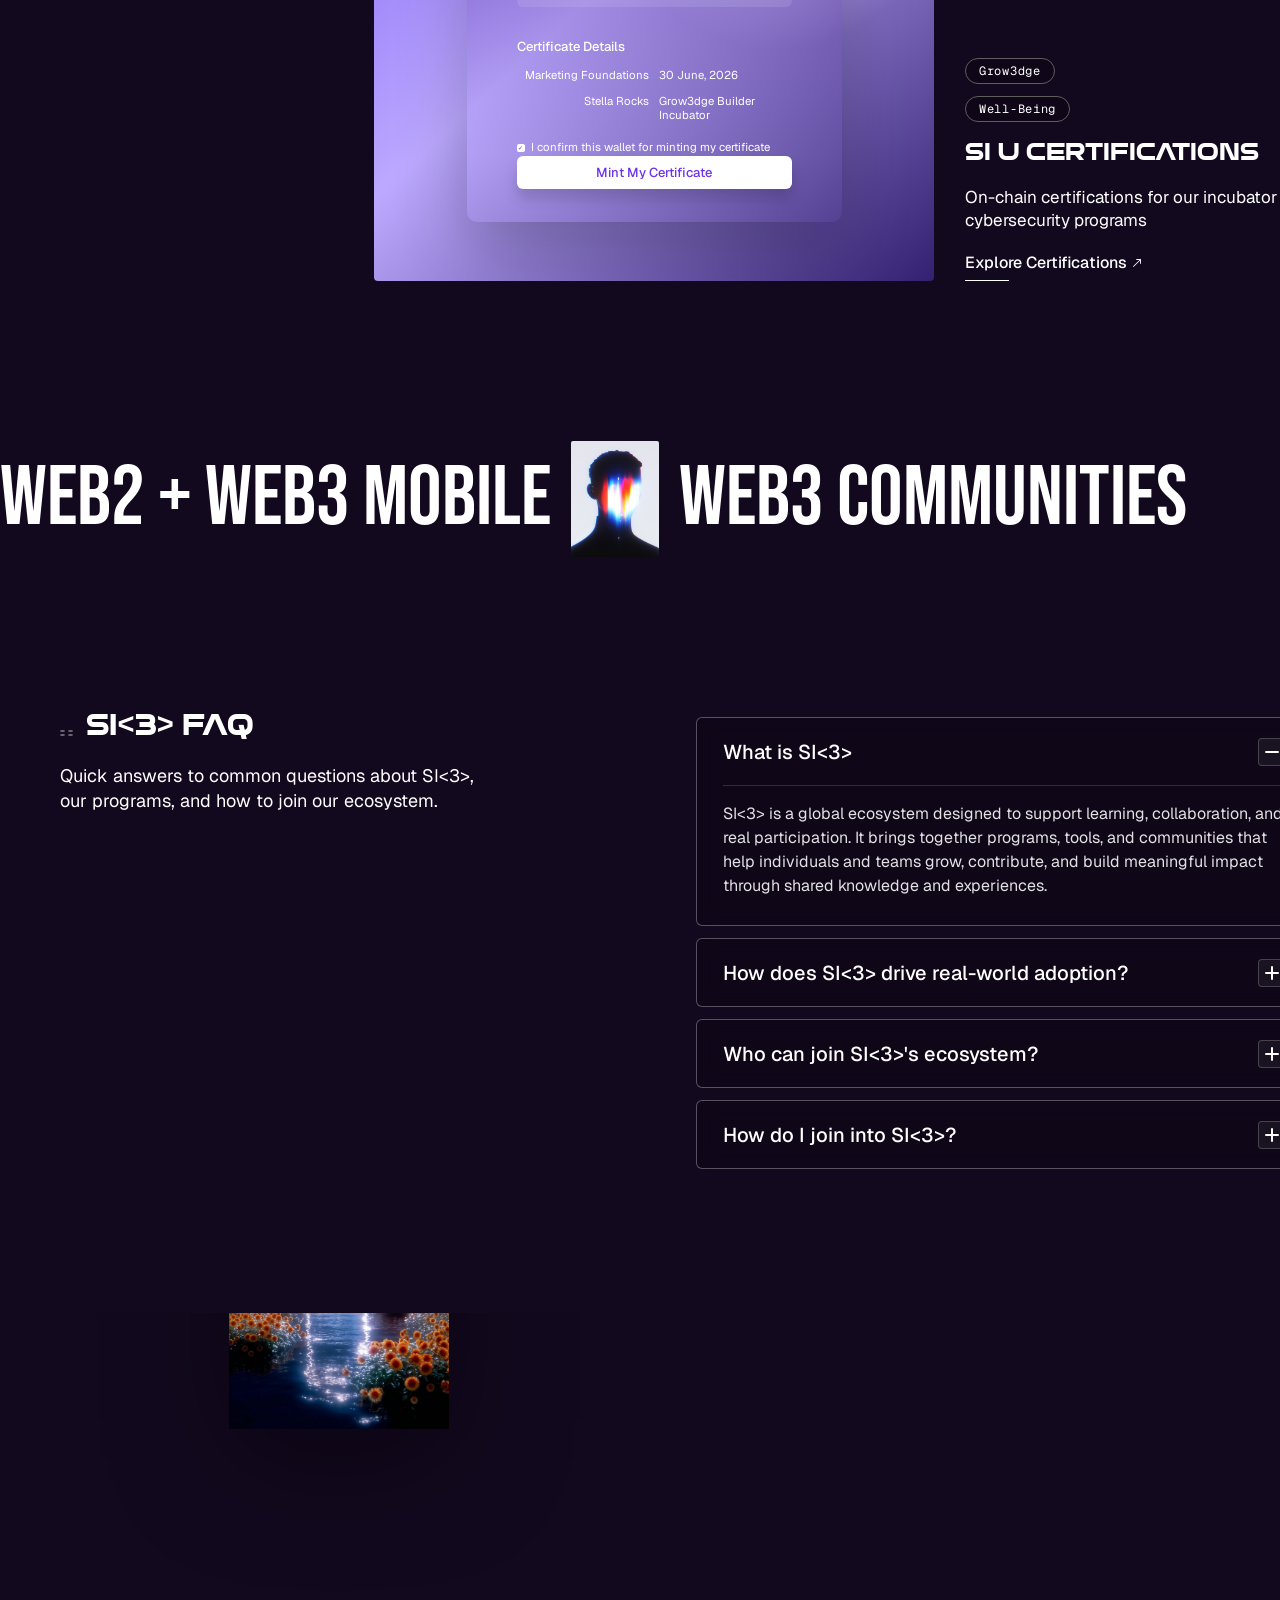
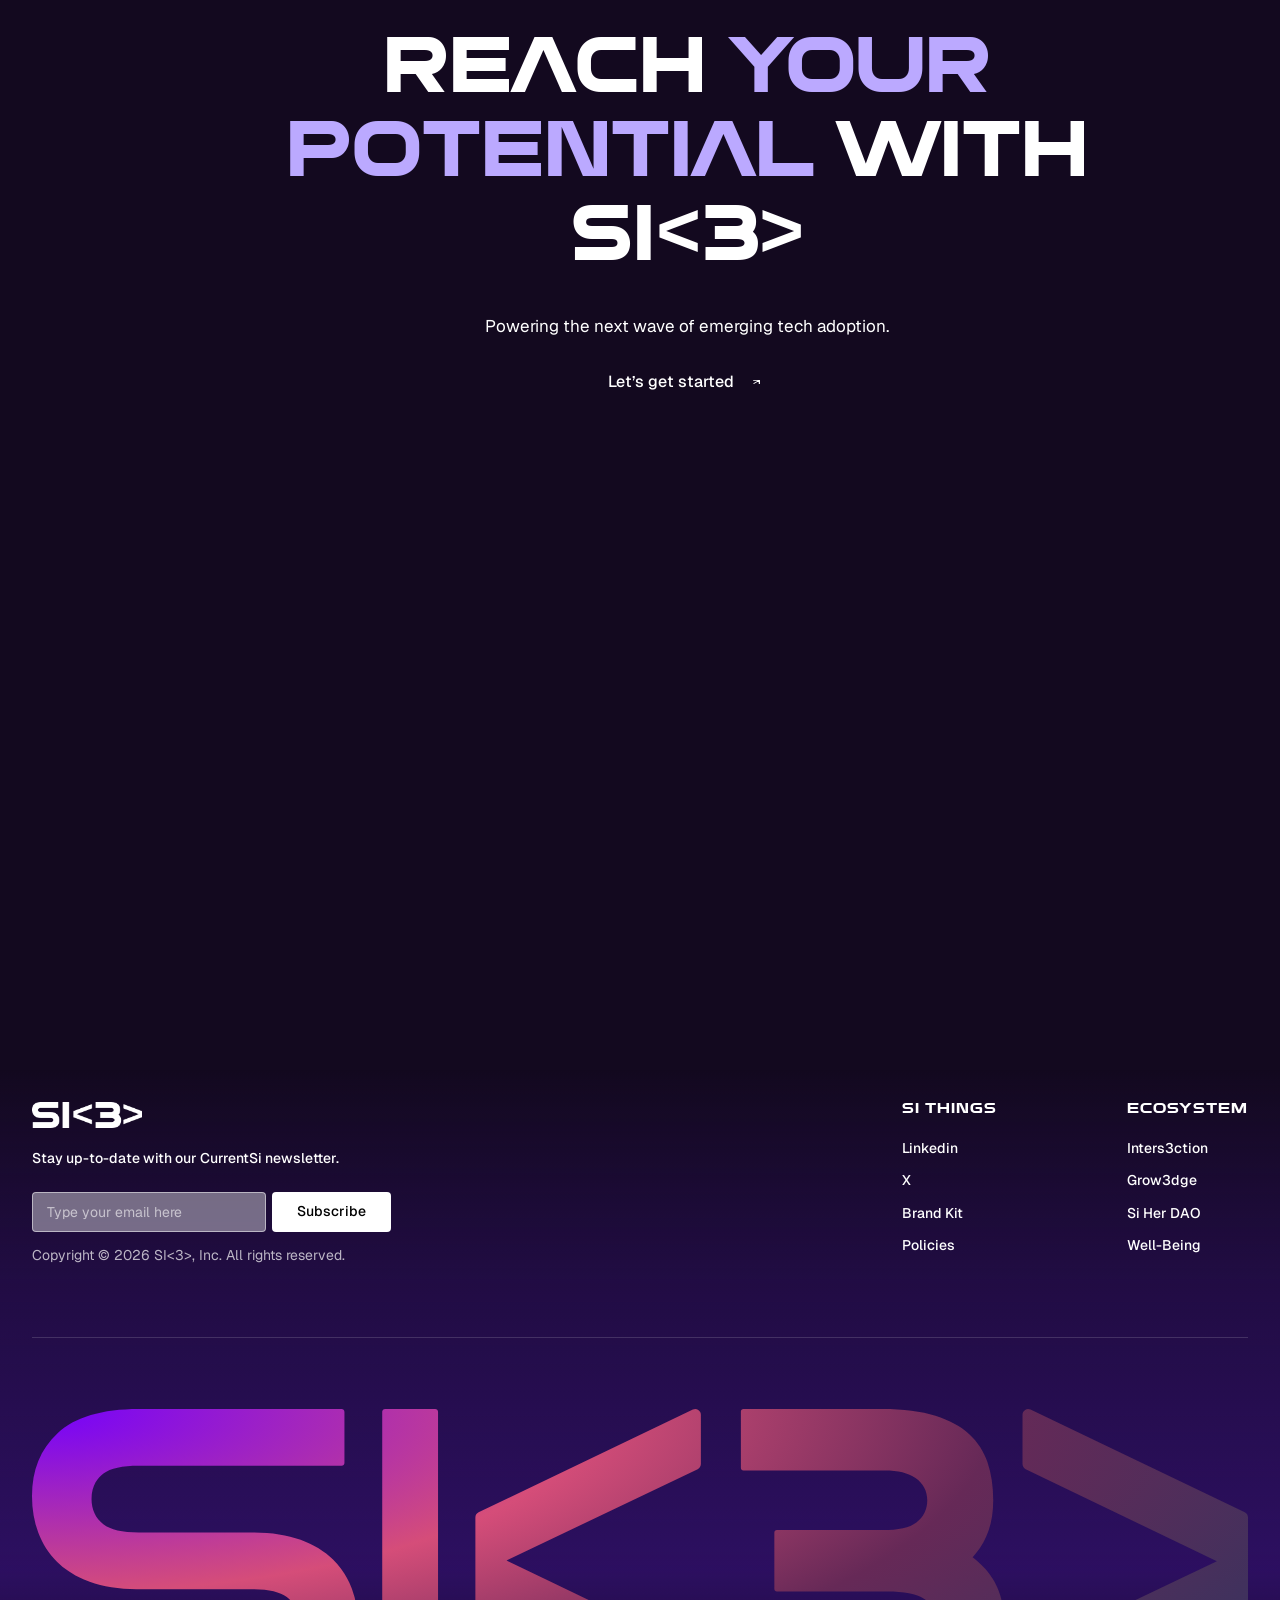
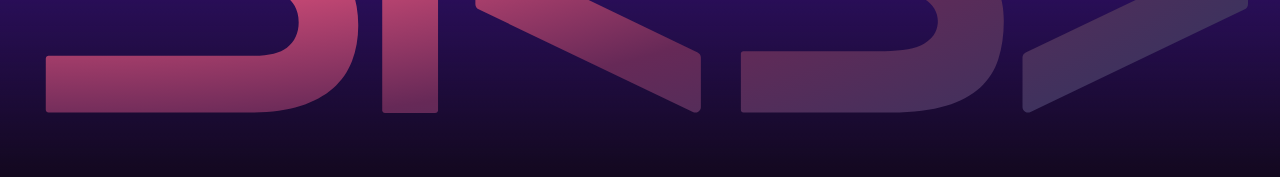
==== commit c920f2e8: "fix: CTA button matches Figma 131:268 + slow down entrance cascade Double-checked node 131:268 — no " ====
--- a/index.html
+++ b/index.html
@@ -2237,10 +2237,13 @@
       /* ---------- CTA entrance cascade (Figma 131:188) ----------
          Scroll-triggered once, via .cta-text.is-revealed (see the
          "Section: CTA entrance cascade" script). Each heading word drops
-         in from -120px with its own delay/duration lifted straight from
-         the Figma keyframes (opacity is a fast 50ms linear snap; the
-         slide is a slower 300ms ease-out per word). The subtitle and
-         button only slide — Figma doesn't fade them, just repositions. */
+         in from -120px with its own delay/duration (opacity is a fast
+         linear snap; the slide is a slower ease-out per word). Timings
+         are Figma's own values scaled ~1.7x — the literal Figma numbers
+         (0/47/140/184/292ms delays, 300ms slide) read as too fast/subtle
+         to notice in practice, so stretched proportionally while keeping
+         the same relative stagger shape. The subtitle and button only
+         slide — Figma doesn't fade them, just repositions. */
       .cta-word {
         display: inline-block;
         opacity: 0;
@@ -2249,13 +2252,13 @@
       .cta-text.is-revealed .cta-word {
         opacity: 1;
         transform: translate3d(0, 0, 0);
-        transition: opacity 0.05s linear, transform 0.3s cubic-bezier(0.22, 1, 0.36, 1);
+        transition: opacity 0.08s linear, transform 0.5s cubic-bezier(0.22, 1, 0.36, 1);
       }
       .cta-text.is-revealed .cta-word:nth-of-type(1) { transition-delay: 0ms, 0ms; }
-      .cta-text.is-revealed .cta-word:nth-of-type(2) { transition-delay: 47ms, 47ms; }
-      .cta-text.is-revealed .cta-word:nth-of-type(3) { transition-delay: 140ms, 140ms; }
-      .cta-text.is-revealed .cta-word:nth-of-type(4) { transition-delay: 184ms, 184ms; }
-      .cta-text.is-revealed .cta-word:nth-of-type(5) { transition-delay: 292ms, 292ms; }
+      .cta-text.is-revealed .cta-word:nth-of-type(2) { transition-delay: 80ms, 80ms; }
+      .cta-text.is-revealed .cta-word:nth-of-type(3) { transition-delay: 240ms, 240ms; }
+      .cta-text.is-revealed .cta-word:nth-of-type(4) { transition-delay: 315ms, 315ms; }
+      .cta-text.is-revealed .cta-word:nth-of-type(5) { transition-delay: 500ms, 500ms; }
 
       .cta-subtitle {
         margin: 0;
@@ -2268,7 +2271,7 @@
       }
       .cta-text.is-revealed .cta-subtitle {
         transform: translate3d(0, 0, 0);
-        transition: transform 0.235s linear 384ms;
+        transition: transform 0.4s linear 650ms;
       }
       .cta-action {
         display: inline-flex;
@@ -2281,7 +2284,7 @@
       }
       .cta-text.is-revealed .cta-action {
         transform: translate3d(0, 0, 0);
-        transition: transform 0.135s linear 523ms;
+        transition: transform 0.23s linear 890ms;
       }
       .cta-action-link {
         display: inline-flex;
@@ -2311,12 +2314,6 @@
         height: 6.5px;
         object-fit: contain;
         filter: brightness(0) invert(1);
-      }
-      .cta-action-line {
-        display: block;
-        width: 44px;
-        height: 1px;
-        background: rgba(255, 255, 255, 0.7);
       }
 
       .cta-floating {
@@ -3582,10 +3579,9 @@
               <span class="cta-action-link">
                 <span>Let&rsquo;s get started</span>
                 <span class="cta-action-icon">
-                  <img src="./si-assets/cta-arrow-up-right.svg" alt="" aria-hidden="true"  loading="lazy" decoding="async"/>
+                  <img src="./si-assets/nav-onboard-arrow.svg" alt="" aria-hidden="true"  loading="lazy" decoding="async"/>
                 </span>
               </span>
-              <span class="cta-action-line" aria-hidden="true"></span>
             </a>
           </div>
         </section>
